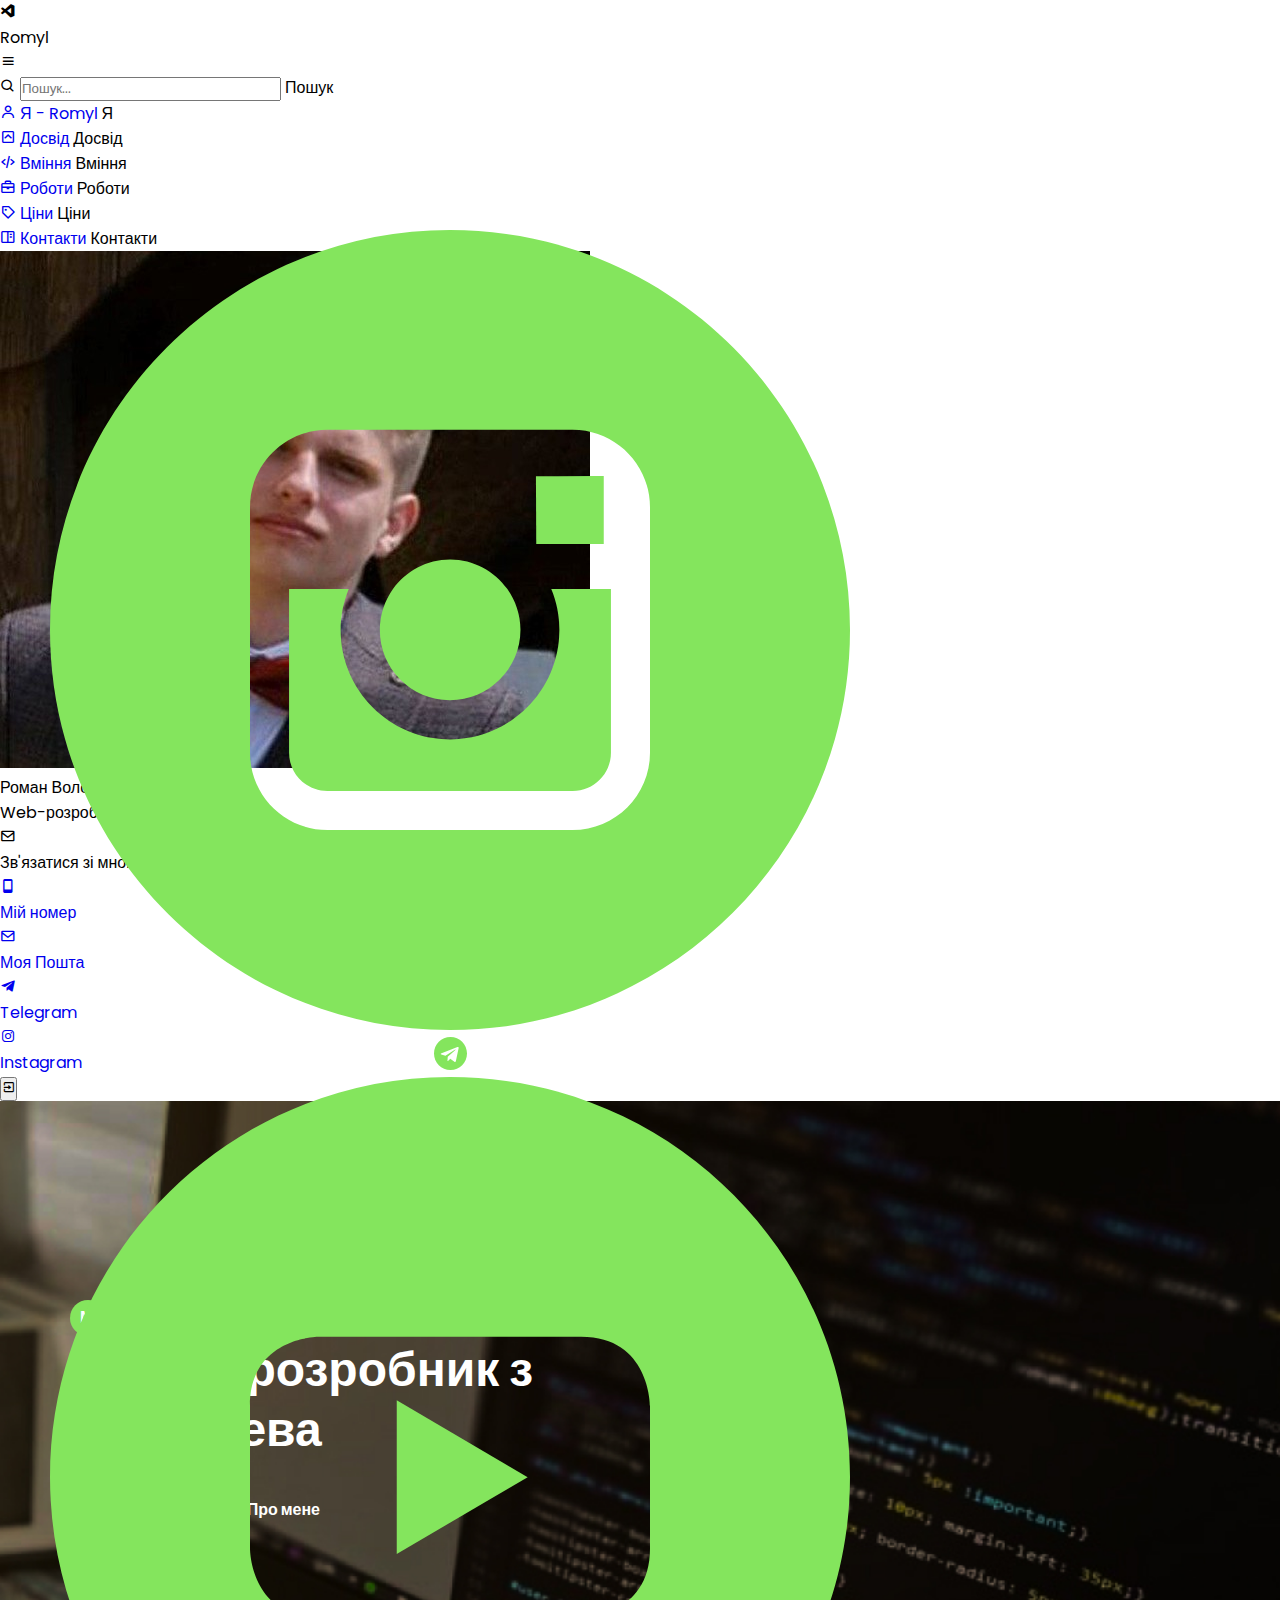
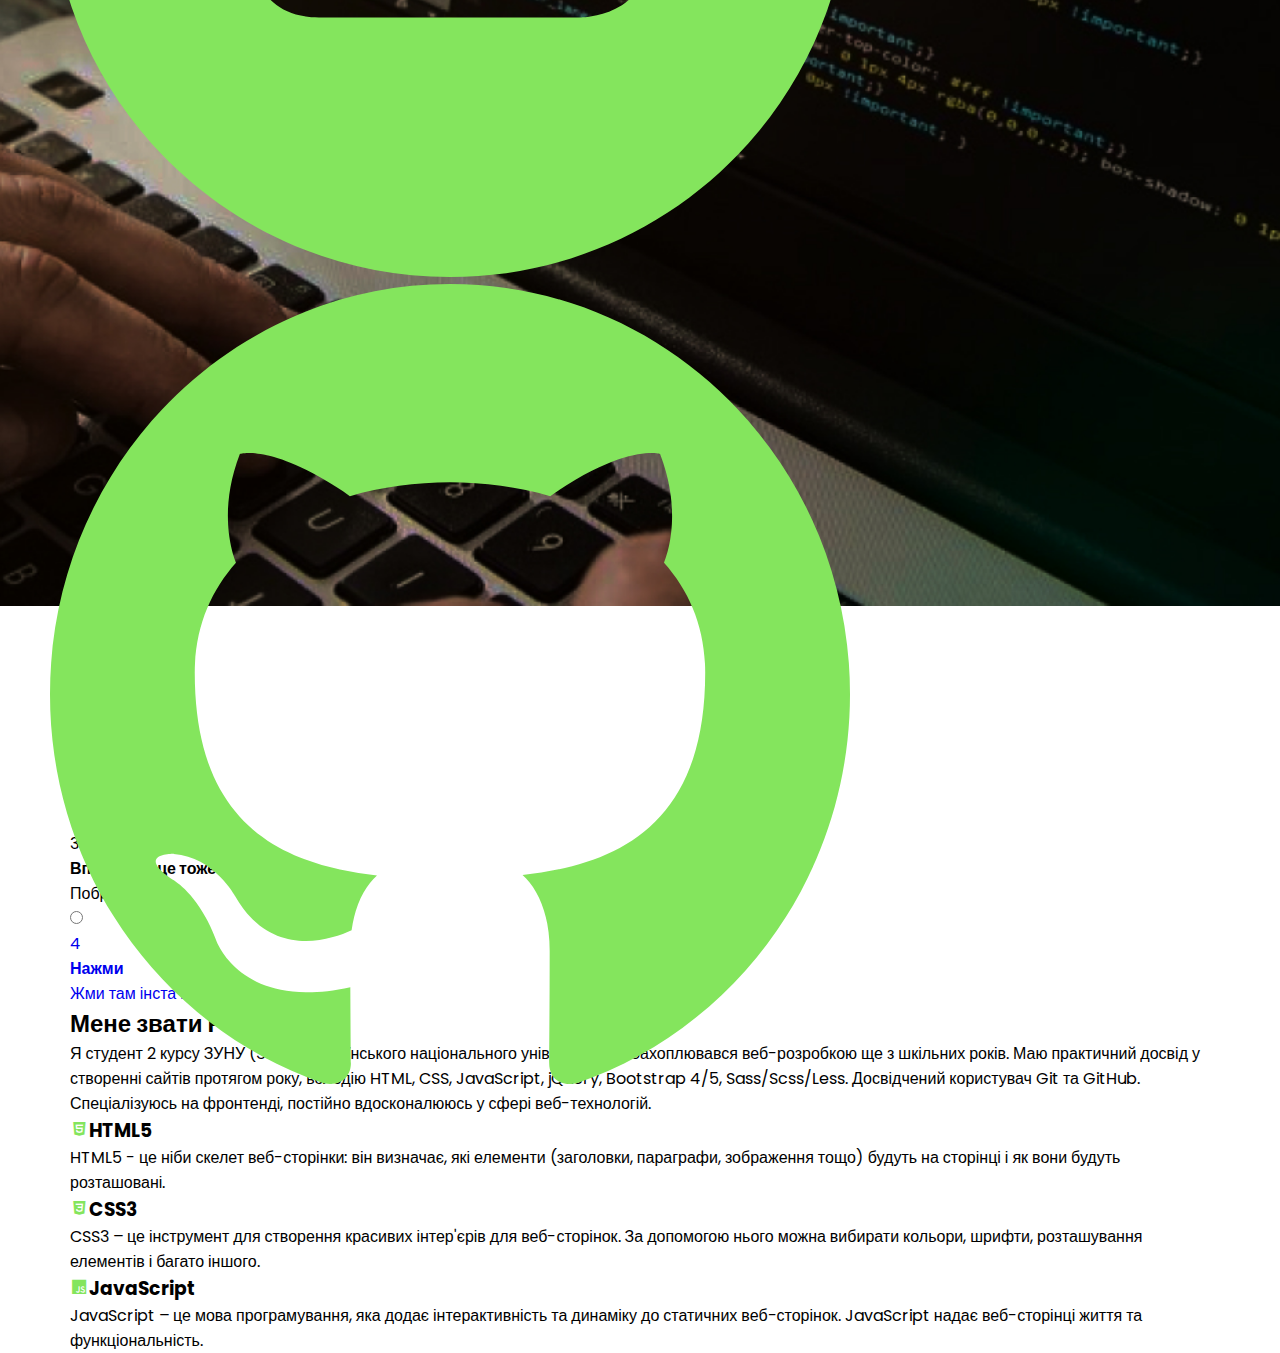
==== index.html @ 6c5546a0 "Add files via upload" ====
<!DOCTYPE html>
<html lang="en">
<head>
    <meta charset="UTF-8">
    <meta name="viewport" content="width=device-width, initial-scale=1.0">
    <title>Romyl</title>
    <meta name="title" content="Моє портфоліо">
    <meta name="description" content="Тут ви можете ознайомитись з моїм портфоліо">

    <!-- Primary Meta Tags -->
    <title>Всесвіт Романа: Фронтенд-розробка.</title>
    <meta name="title" content="Всесвіт Романа: Фронтенд-розробка." />
    <meta name="description" content="Привіт! Мене звати Роман, і я палко захоплююсь фронтенд-розробкою. У цьому портфоліо ви можете ознайомитися з моїми проектами, в яких я використовував HTML, CSS та JavaScript для створення динамічних та користувацько-орієнтованих веб-додатків." />

    <!-- Open Graph / Facebook -->
    <meta property="og:type" content="website" />
    <meta property="og:url" content="https://metatags.io/" />
    <meta property="og:title" content="Всесвіт Романа: Фронтенд-розробка." />
    <meta property="og:description" content="Привіт! Мене звати Роман, і я палко захоплююсь фронтенд-розробкою. У цьому портфоліо ви можете ознайомитися з моїми проектами, в яких я використовував HTML, CSS та JavaScript для створення динамічних та користувацько-орієнтованих веб-додатків." />
    <meta property="og:image" content="https://metatags.io/images/meta-tags.png" />

    <!-- Twitter -->
    <meta property="twitter:card" content="summary_large_image" />
    <meta property="twitter:url" content="https://metatags.io/" />
    <meta property="twitter:title" content="Всесвіт Романа: Фронтенд-розробка." />
    <meta property="twitter:description" content="Привіт! Мене звати Роман, і я палко захоплююсь фронтенд-розробкою. У цьому портфоліо ви можете ознайомитися з моїми проектами, в яких я використовував HTML, CSS та JavaScript для створення динамічних та користувацько-орієнтованих веб-додатків." />
    <meta property="twitter:image" content="https://metatags.io/images/meta-tags.png" />

    <!-- Meta Tags Generated with https://metatags.io -->

    <link rel="apple-touch-icon" sizes="57x57" href="/src/icons/favicon/apple-icon-57x57.png">
    <link rel="apple-touch-icon" sizes="60x60" href="/src/icons/favicon/apple-icon-60x60.png">
    <link rel="apple-touch-icon" sizes="72x72" href="/src/icons/favicon/apple-icon-72x72.png">
    <link rel="apple-touch-icon" sizes="76x76" href="/src/icons/favicon/apple-icon-76x76.png">
    <link rel="apple-touch-icon" sizes="114x114" href="/src/icons/favicon/apple-icon-114x114.png">
    <link rel="apple-touch-icon" sizes="120x120" href="/src/icons/favicon/apple-icon-120x120.png">
    <link rel="apple-touch-icon" sizes="144x144" href="/src/icons/favicon/apple-icon-144x144.png">
    <link rel="apple-touch-icon" sizes="152x152" href="/src/icons/favicon/apple-icon-152x152.png">
    <link rel="apple-touch-icon" sizes="180x180" href="/src/icons/favicon/apple-icon-180x180.png">
    <link rel="icon" type="image/png" sizes="192x192"  href="/src/icons/favicon/android-icon-192x192.png">
    <link rel="icon" type="image/png" sizes="32x32" href="/src/icons/favicon/favicon-32x32.png">
    <link rel="icon" type="image/png" sizes="96x96" href="/src/icons/favicon/favicon-96x96.png">
    <link rel="icon" type="image/png" sizes="16x16" href="/src/icons/favicon/favicon-16x16.png">
    <link rel="manifest" href="/src/icons/favicon/manifest.json">
    <meta name="msapplication-TileColor" content="#ffffff">
    <meta name="msapplication-TileImage" content="/src/icons/favicon/ms-icon-144x144.png">
    <meta name="theme-color" content="#ffffff">


    <link rel="stylesheet" href="css/style.min.css">

    <!-- BOXICONS CDN LINK -->
    <link href='https://unpkg.com/boxicons@2.1.4/css/boxicons.min.css' rel='stylesheet'>
</head>
<body>
    <aside class="sidepanel">
        <div class="sidepanel__divider"></div>
        <a target="_blank" href="https://www.instagram.com/romyl_romulus/?next=%2F" class="sidepanel__link"><img src="icons/social/instagram.svg" alt="instagram"></a>
        <!-- спосіб без картинки а за допомгою коду так трошки шидше але глаз погіршує --><a target="_blank" href="https://t.me/Ubermanchxzvc" class="sidepanel__link"><svg fill="#84E55D" width="33px" height="33px" viewBox="0 0 24.00 24.00" xmlns="http://www.w3.org/2000/svg" stroke="#84E55D" stroke-width="0.00024000000000000003">

            <g id="SVGRepo_bgCarrier" stroke-width="0"/>
            
            <g id="SVGRepo_tracerCarrier" stroke-linecap="round" stroke-linejoin="round" stroke="#CCCCCC" stroke-width="0.43200000000000005"/>
            
            <g id="SVGRepo_iconCarrier">
            
            <path d="m12 0c-6.627 0-12 5.373-12 12s5.373 12 12 12 12-5.373 12-12c0-6.627-5.373-12-12-12zm5.894 8.221-1.97 9.28c-.145.658-.537.818-1.084.508l-3-2.21-1.446 1.394c-.14.18-.357.295-.6.295-.002 0-.003 0-.005 0l.213-3.054 5.56-5.022c.24-.213-.054-.334-.373-.121l-6.869 4.326-2.96-.924c-.64-.203-.658-.64.135-.954l11.566-4.458c.538-.196 1.006.128.832.941z"/>
            
            </g>
            
            </svg></a>
        <a target="_blank" href="https://www.youtube.com/@user-vq9jd1rf1r" class="sidepanel__link"><img src="icons/social/youtube.svg" alt="youtube"></a>
        <a target="_blank" href="https://github.com/Romyl13" class="sidepanel__link"><img src="icons/social/github.svg" alt="github"></a>
        <div class="sidepanel__divider"></div>
    </aside>


    <div class="nav">
        <div class="menu">
            <div class="menu__logo-content">
                <div class="menu__logo">
                    <i class='bx bxl-visual-studio' ></i>
                    <div class="menu__logo-name">Romyl</div>
                </div>
                <i class='bx bx-menu' id="btn"></i>
            </div>
            <ul class="menu__nav-list">
                <li>
                        <i class='bx bx-search' ></i>
                        <input type="text" placeholder="Пошук...">
                    <span class="menu__tooltip">Пошук</span>
                </li>
                <li>
                    <a href="#">
                        <i class='bx bx-user'></i>
                        <span class="menu__list-name">Я - Romyl</span>
                    </a>
                    <span class="menu__tooltip">Я</span>
                </li>
                <li>
                    <a href="#">
                        <i class='bx bx-chevron-up-square'></i>
                        <span class="menu__list-name">Досвід</span>
                    </a>
                    <span class="menu__tooltip">Досвід</span>
                </li>
                <li>
                    <a href="#">
                        <i class='bx bx-code-alt'></i>
                        <span class="menu__list-name">Вміння</span>
                    </a>
                    <span class="menu__tooltip">Вміння</span>
                </li>
                <li>
                    <a href="#">
                        <i class='bx bx-briefcase'></i>
                        <span class="menu__list-name">Роботи</span>
                    </a>
                    <span class="menu__tooltip">Роботи</span>
                </li>
                <li>
                    <a href="#">
                        <i class='bx bx-purchase-tag' ></i>
                        <span class="menu__list-name">Ціни</span>
                    </a>
                    <span class="menu__tooltip">Ціни</span>
                </li>
                <li>
                    <a href="#">
                        <i class='bx bx-book-content'></i>
                        <span class="menu__list-name">Контакти</span>
                    </a>
                    <span class="menu__tooltip">Контакти</span>
                </li>
            </ul>
            <div class="menu__profile-content">
                <div class="menu__profile">
                    <div class="menu__profile-details">
                        <img src="img/yourself/photoOfMe.jpg" alt="yourself">
                        <div class="menu__name-job">
                            <div class="menu__name">Роман Волошин</div>
                            <div class="menu__job">Web-розробник</div>
                        </div>
                    </div>
                    <i class='bx bx-envelope' id="log_out"></i>
                </div>
            </div>
        </div>
    </div>    


    <!-- <div class="menu">
        <div class="menu__block">
            <div class="menu__close">
                <svg width="29" height="30" viewBox="0 0 29 30" fill="none" xmlns="http://www.w3.org/2000/svg">
                    <path d="M17.1568 14.5231L28.4489 3.23075C29.1837 2.49623 29.1837 1.30861 28.4489 0.574085C27.7144 -0.160437 26.5267 -0.160437 25.7922 0.574085L14.4998 11.8665L3.20781 0.574085C2.47295 -0.160437 1.28567 -0.160437 0.551149 0.574085C-0.183716 1.30861 -0.183716 2.49623 0.551149 3.23075L11.8432 14.5231L0.551149 25.8155C-0.183716 26.55 -0.183716 27.7376 0.551149 28.4721C0.917206 28.8385 1.39852 29.0226 1.87948 29.0226C2.36045 29.0226 2.84141 28.8385 3.20781 28.4721L14.4998 17.1798L25.7922 28.4721C26.1586 28.8385 26.6396 29.0226 27.1205 29.0226C27.6015 29.0226 28.0825 28.8385 28.4489 28.4721C29.1837 27.7376 29.1837 26.55 28.4489 25.8155L17.1568 14.5231Z" fill="#84E55D"/>
                </svg>                    
            </div>

            <nav>
                <ul class="menu__list">
                    <li class="menu__item"><a href="#">ХТО Я ТАКИЙ</a></li>
                    <li class="menu__item"><a href="#">ДОСВІД</a></li>
                    <li class="menu__item"><a href="#">НАВИЧКИ</a></li>
                    <li class="menu__item"><a href="#">МОЇ РОБОТИ</a></li>
                    <li class="menu__item"><a href="#">ЦІНА</a></li>
                    <li class="menu__item"><a href="#">КОНТАКТИ</a></li>
                </ul>
            </nav>

            <div class="menu__social">
                <a target="_blank" href="https://github.com/Romyl13" class="menu__link"><img src="icons/social/github.svg" alt="github"></a>
                <a target="_blank" href="https://www.instagram.com/romyl_romulus/?next=%2F" class="menu__link"><img src="icons/social/instagram.svg" alt="instagram"></a>
                <a target="_blank" href="https://t.me/Ubermanchxzvc" class="menu__link"><img src="icons/social/telegram.svg" alt="telegram"></a>
                <a target="_blank" href="https://www.youtube.com/@user-vq9jd1rf1r" class="menu__link"><img src="icons/social/youtube.svg" alt="youtube"></a>
            </div>

        </div>
        <div class="menu__overlay"></div>
    </div> -->

    <div class="contact">
        <div class="contact__menu">
            <div class="contact__tittle">Зв'язатися зі мною:</div>
            <div class="contact__social">
                <div class="contact__social-item">
                    <a class="contact__link" href="tel:+380660573733" target="_blank">
                        <i class='bx bx-mobile' ></i>
                    </a>
                    <a href="tel:+380660573733" target="_blank"><div class="contact__link-text">Мій номер</div></a>
                </div>
                <div class="contact__social-item">
                    <a class="contact__link" href="mailto:anonum345@gmail.com">
                        <i class='bx bx-envelope' ></i>
                    </a>
                    <a href="mailto:anonum345@gmail.com" target="_blank"><div class="contact__link-text">Моя Пошта</div></a>
                </div>
                <div class="contact__social-item">
                    <a class="contact__link" href="https://t.me/Ubermanchxzvc" target="_blank">
                        <i class='bx bxl-telegram' ></i>
                    </a>
                    <a href="https://t.me/Ubermanchxzvc" target="_blank"><div class="contact__link-text">Telegram</div></a>
                </div>
                <div class="contact__social-item">
                    <a class="contact__link" href="https://www.instagram.com/romyl_romulus/?next=%2F" target="_blank">
                        <i class='bx bxl-instagram'></i>
                    </a>
                    <a href="https://www.instagram.com/romyl_romulus/?next=%2F" target="_blank"><div class="contact__link-text">Instagram</div></a>
                </div>
            </div>
            <button class="contact__button-exit">
                <i class='bx bx-exit'></i>
            </button>
        </div>
    </div>




    <section class="promo">
        <!-- <div class="hamburger"> -->
            <!-- <span></span><span class="hamburger_long"></span><span></span>
        </div> -->
        <div class="container">
            <div class="title title_small promo__circle">Мене звати Роман Волошин</div>
            <h1 class="title title_large promo__title">Я web-розробник з міста Лева</h1>
            <div class="promo__buttons">
                <a href="#" class="promo__link button">Портфоліо</a>
                <a href="#aboutMe" class="promo__link">Про мене</a>
            </div>
        </div>
    </section>

    







    <section class="aboutMe" id="aboutMe">
        <div class="container">
            <div class="aboutMe__wrapper">
                <div class="aboutMe__photo">
                    <div class="aboutMe__slider">
                        <input type="radio" name="slide" id="c1" checked>
                        <label for="c1" class="aboutMe__card">
                            <div class="aboutMe__row">
                                <div class="aboutMe__icon">1</div>
                                <div class="aboutMe__dscr">
                                    <h4>Це я</h4>
                                    <p>Наглажений</p>
                                </div>
                            </div>
                        </label>
                        <input type="radio" name="slide" id="c2">
                        <label for="c2" class="aboutMe__card">
                            <div class="aboutMe__row">
                                <div class="aboutMe__icon">2</div>
                                <div class="aboutMe__dscr">
                                    <h4>І це тоже я</h4>
                                    <p>Домашній</p>
                                </div>
                            </div>
                        </label>
                        <input type="radio" name="slide" id="c3">
                        <label for="c3" class="aboutMe__card">
                            <div class="aboutMe__row">
                                <div class="aboutMe__icon">3</div>
                                <div class="aboutMe__dscr">
                                    <h4>Впринципі це тоже я</h4>
                                    <p>Побрився</p>
                                </div>
                            </div>
                        </label>
                        <input type="radio" name="slide" id="c4">
                        <label for="c4" class="aboutMe__card">
                                <div class="aboutMe__row">
                                    <a href="https://www.instagram.com/romyl_romulus/?next=%2F" target="_blank" class="aboutMe__icon">4</a>
                                    <div class="aboutMe__dscr">
                                        <a href="https://www.instagram.com/romyl_romulus/?next=%2F" target="_blank"><h4>Нажми</h4></a>
                                        <a href="https://www.instagram.com/romyl_romulus/?next=%2F" target="_blank"><p>Жми там інста моя</p></a>
                                    </div>
                                </div>
                        </label>
                    </div>
                </div>
                <div class="aboutMe__present">
                    <h2 class="aboutMe__name">Мене звати Роман</h2>
                    <div class="aboutMe__divider"></div>
                    <span class="aboutMe__text">Я студент 2 курсу ЗУНУ (Західноукраїнського національного університету). Захоплювався веб-розробкою ще з шкільних років. Маю практичний досвід у створенні сайтів протягом року, володію HTML, CSS, JavaScript, jQuery, Bootstrap 4/5, Sass/Scss/Less. Досвідчений користувач Git та GitHub. Спеціалізуюсь на фронтенді, постійно вдосконалююсь у сфері веб-технологій.</span>
                </div>
                <div class="aboutMe__skill">
                    <div class="aboutMe__skill-one"><h3><i class='bx bxl-html5' style='color:#84e55d'></i>HTML5</h3><span class="aboutMe__text small">HTML5 - це ніби скелет веб-сторінки: він визначає, які елементи (заголовки, параграфи, зображення тощо) будуть на сторінці і як вони будуть розташовані.</span></div>
                    <div class="aboutMe__skill-two"><h3><i class='bx bxl-css3' style='color:#84e55d'></i>CSS3</h3><span class="aboutMe__text small">CSS3 – це інструмент для створення красивих інтер'єрів для веб-сторінок. За допомогою нього можна вибирати кольори, шрифти, розташування елементів і багато іншого.</span></div>
                    <div class="aboutMe__skill-three"><h3><i class='bx bxl-javascript' style='color:#84e55d'></i>JavaScript</h3><span class="aboutMe__text small">JavaScript – це мова програмування, яка додає інтерактивність та динаміку до статичних веб-сторінок. JavaScript надає веб-сторінці життя та функціональність.</span></div>
                </div>
            </div>
        </div>
    </section>
    
    
    <!-- <section class="aboutMe" id="aboutMe">
        <div class="container">
            <div class="aboutMe__wrapper">
                <div class="aboutMe__photo">
                    <a href="https://www.instagram.com/romyl_romulus/?next=%2F" target="_blank" class="aboutMe__instagram">
                        <img src="img/yourself/photoOfMe.jpg" alt="myPhotoSchool">
                    </a>
                </div>
                <div class="aboutMe__present">
                    <h2 class="aboutMe__name">Мене звати Роман</h2>
                    <div class="aboutMe__divider"></div>
                    <span class="aboutMe__text">Я студент 2 курсу ЗУНУ (Західноукраїнського національного університету). Захоплювався веб-розробкою ще з шкільних років. Маю практичний досвід у створенні сайтів протягом року, володію HTML, CSS, JavaScript, jQuery, Bootstrap 4/5, Sass/Scss/Less. Досвідчений користувач Git та GitHub. Спеціалізуюсь на фронтенді, постійно вдосконалююсь у сфері веб-технологій.</span>
                </div>
                <div class="aboutMe__skill">
                    <div class="aboutMe__skill-one"><h3><i class='bx bxl-html5' style='color:#84e55d'  ></i>HTML5</h3><span class="aboutMe__text small">HTML5 - це ніби скелет веб-сторінки: він визначає, які елементи (заголовки, параграфи, зображення тощо) будуть на сторінці і як вони будуть розташовані.</span></div>
                    <div class="aboutMe__skill-two"><h3><i class='bx bxl-css3' style='color:#84e55d' ></i>CSS3</h3><span class="aboutMe__text small">CSS3 – це інструмент для створення красивих інтер'єрів для веб-сторінок. За допомгою нього можна вибирати кольори, шрифти, розташування елементів і багато іншого.</span></div>
                    <div class="aboutMe__skill-three"><h3><i class='bx bxl-javascript' style='color:#84e55d' ></i>JavaScript</h3><span class="aboutMe__text small">JavaScript – це мова програмування, яка додає інтерактивність та динаміку до статичних веб-сторінок. JavaScript надає веб-сторінці життя та функціональність.</span></div>
                </div>
            </div>
        </div>
    </section>
     -->


    <script src="js/script.js"></script>
</body>
</html>
---- css/style.min.css ----
@import url(https://fonts.googleapis.com/css2?family=Poppins:wght@500;700&display=swap);*{font-family:Poppins,sans-serif;margin:0;padding:0}a{text-decoration:none}.container{width:1140px;margin:0 auto}.promo{min-height:100vh;position:relative;background:url(../img/it_notebook.jpg) no-repeat 50%/cover;padding-top:205px}.promo__title{width:535px;margin-top:10px}.promo__buttons{margin-top:25px;display:flex;width:250px;align-items:center;justify-content:space-between}.promo__link{color:#fff;font-weight:700}.promo__link:hover{color:#fff;text-decoration:none}.promo__circle{position:relative;padding-left:10px;z-index:2}.promo__circle::before{content:"";width:36px;height:36px;background:#84e55d;position:absolute;border-radius:100%;z-index:-1;top:-25%;left:0}.title{font-weight:700;font-size:36px;line-height:60px;color:#fff}.title_small{font-size:16px;line-height:24px}.title_large{font-size:48px}.title_verySmall{font-size:14px;line-height:21px}.button{max-height:45px;background:#84e55d;box-shadow:0 4px 4px rgba(0,0,0,.15);padding:12px 25px}.sidepanel{display:flex;height:340px;flex-direction:column;justify-content:space-between;align-items:center;position:fixed;z-index:3;top:230px;left:50px}.sidepanel__divider{width:2px;height:70px;background-color:#271a42}
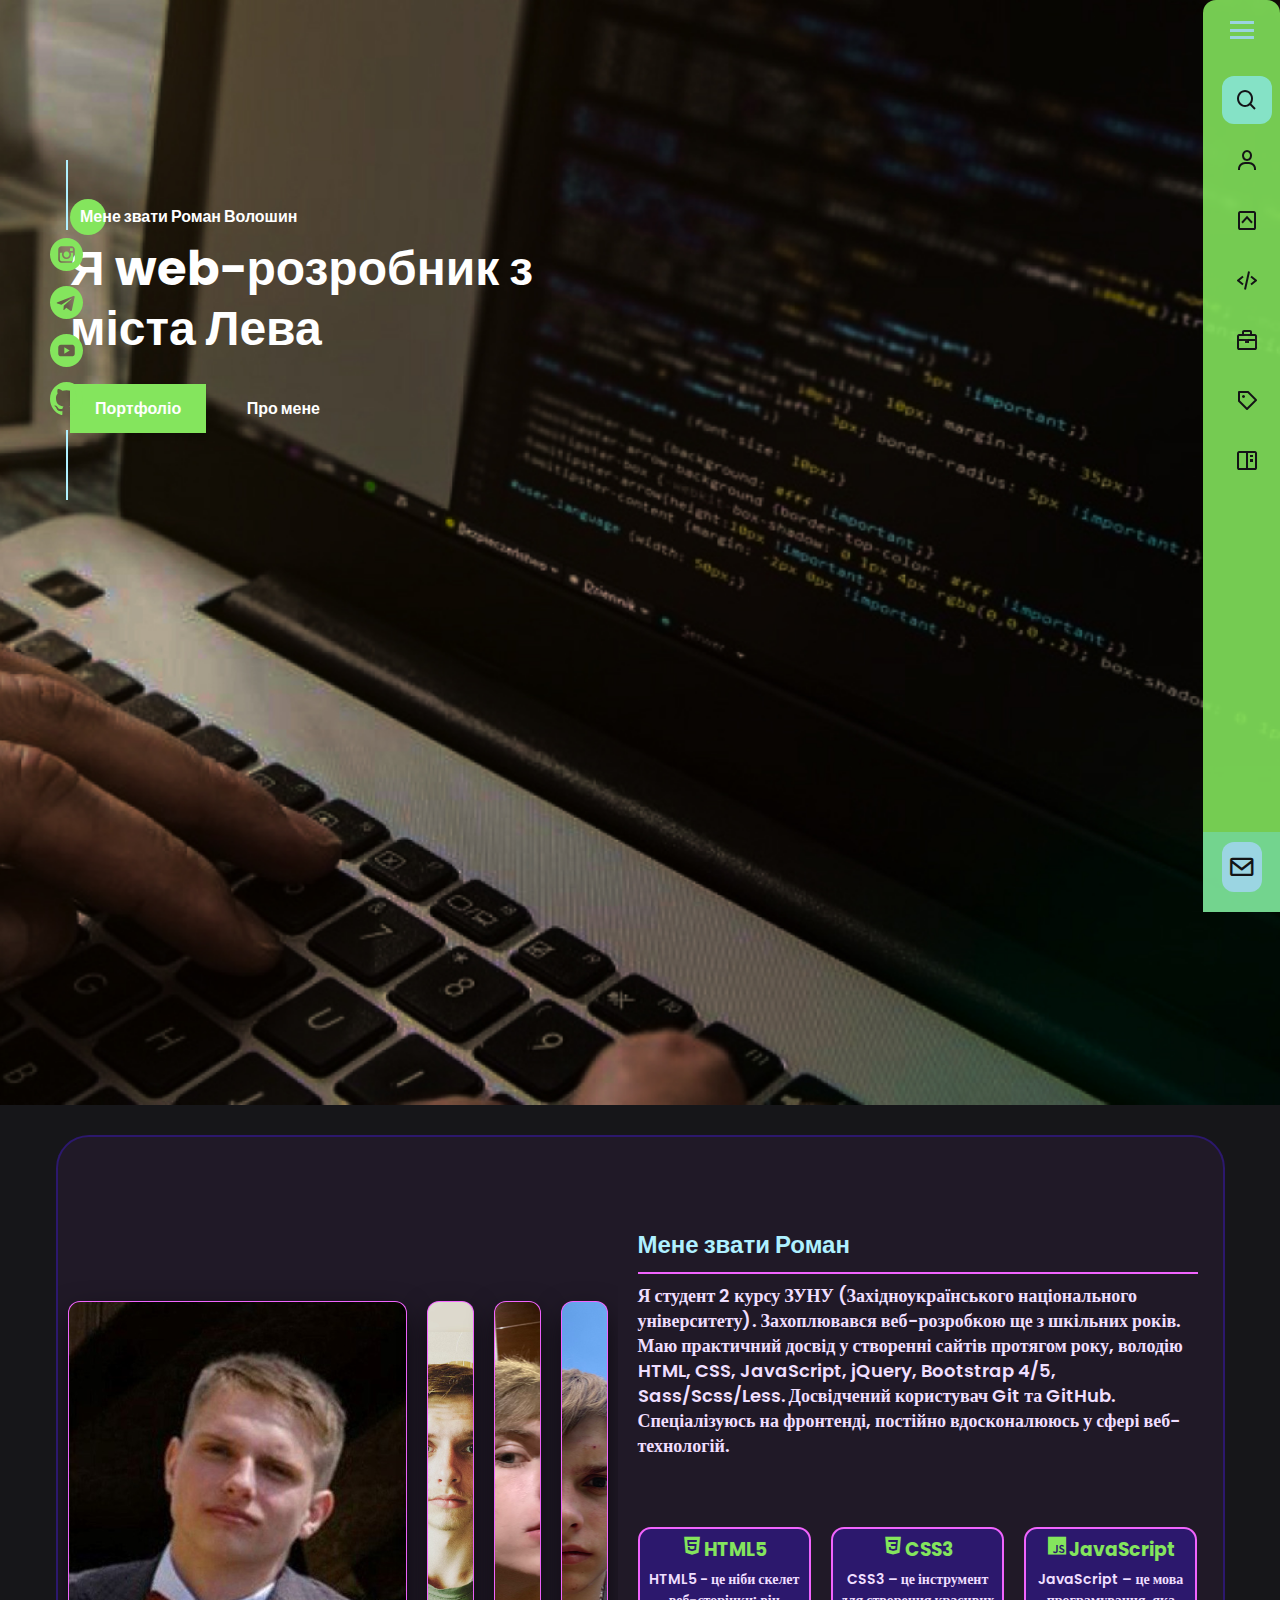
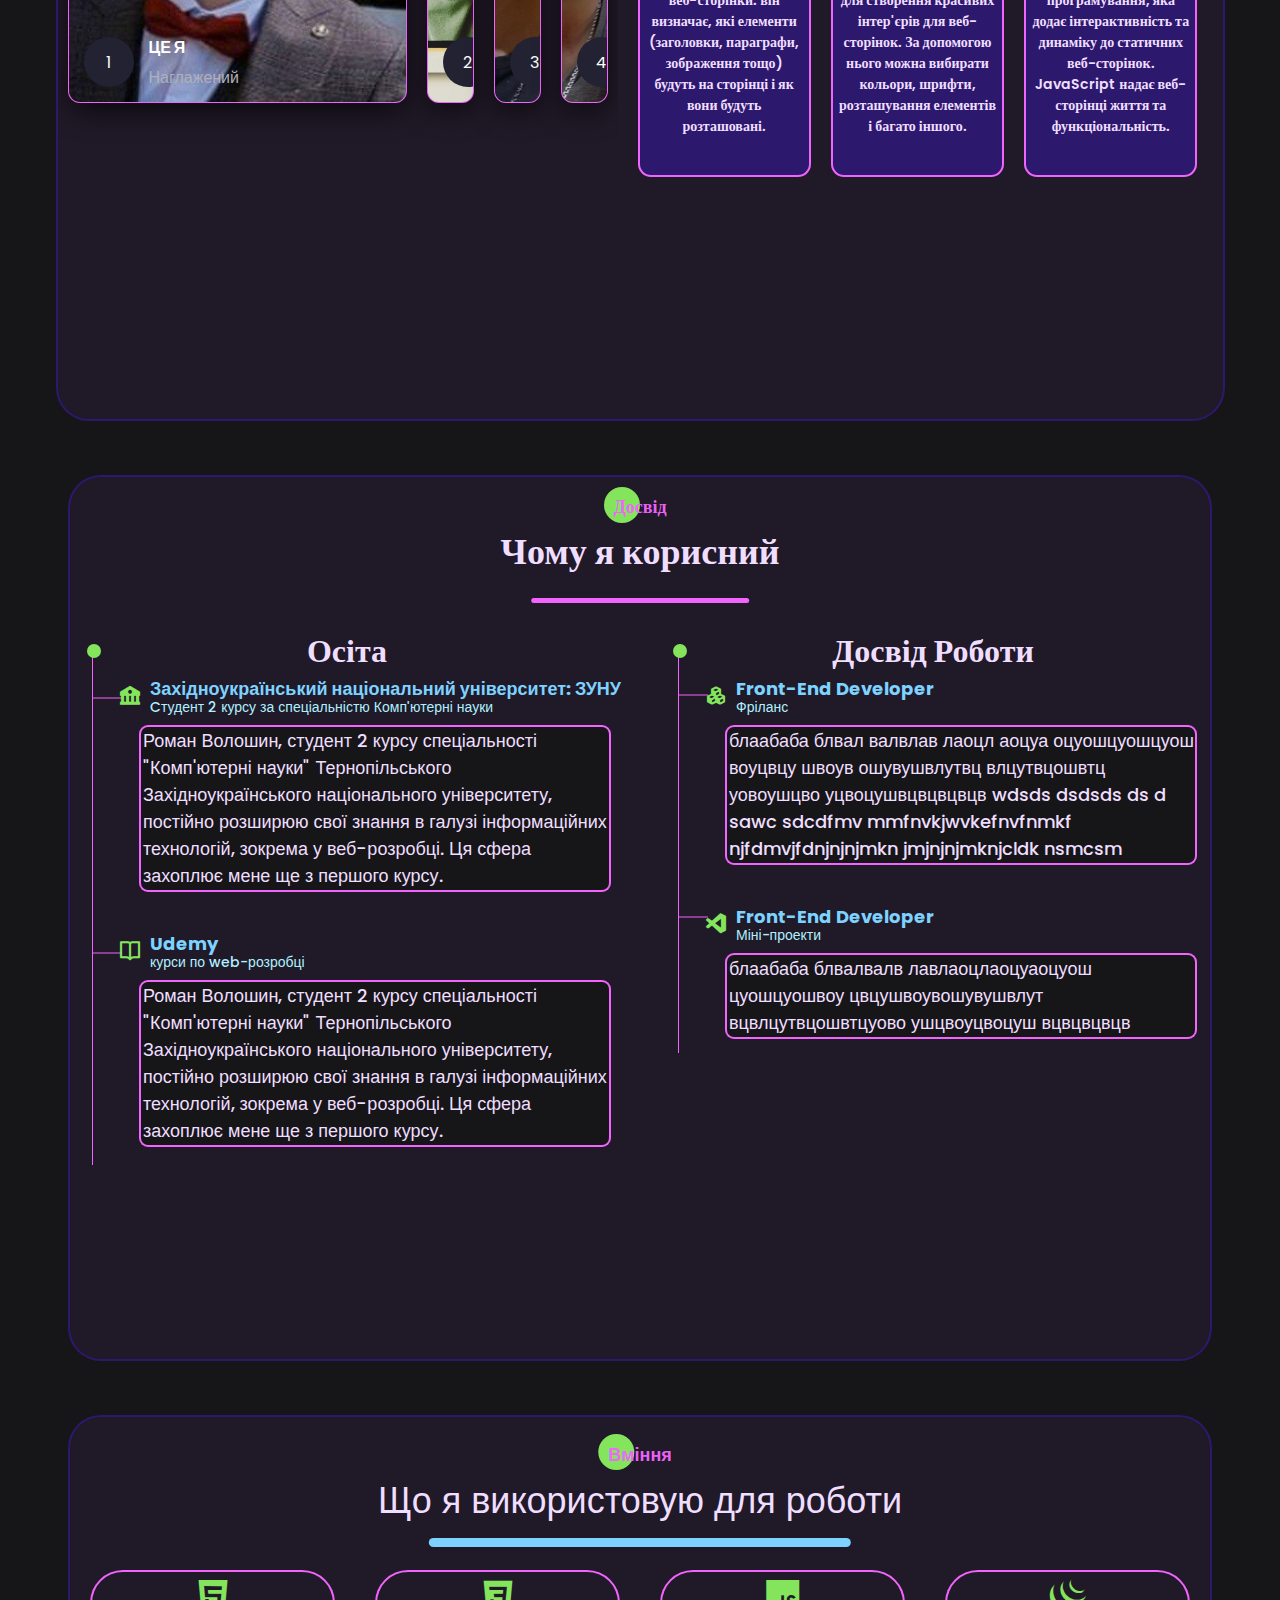
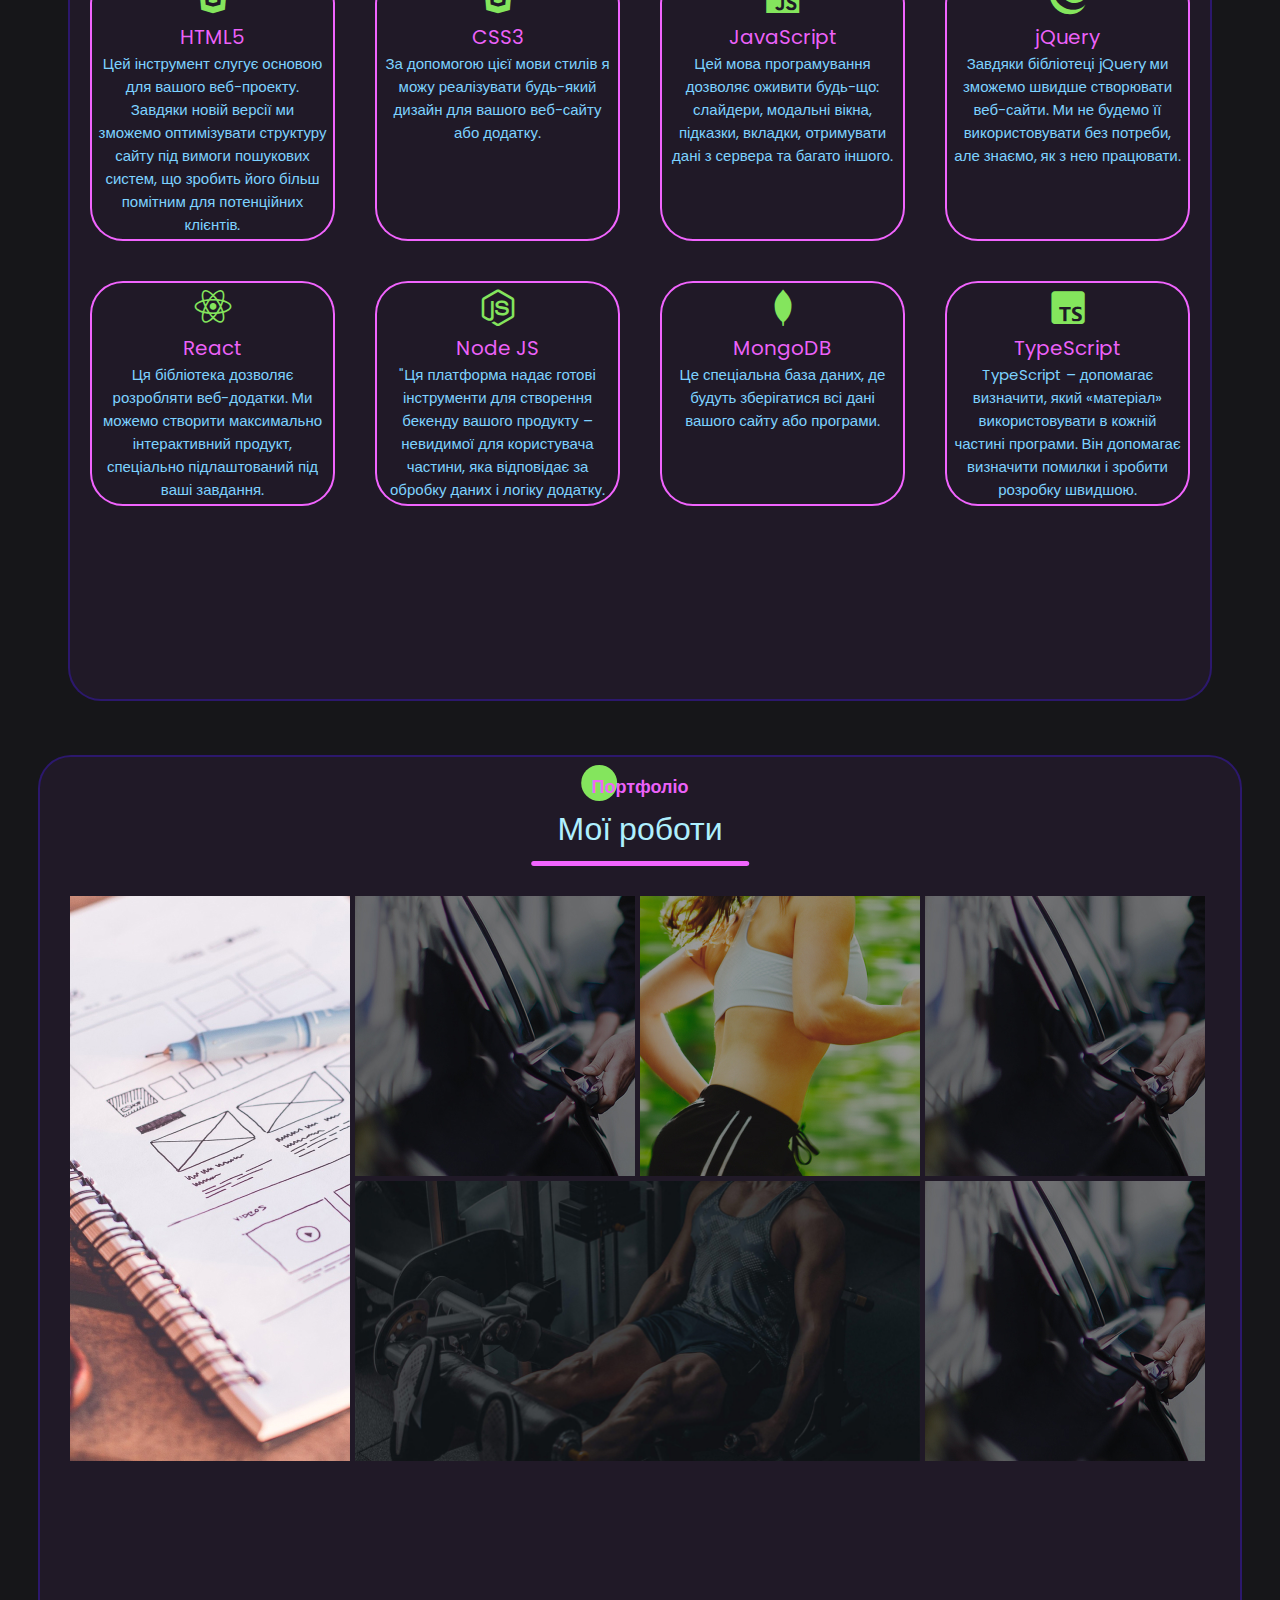
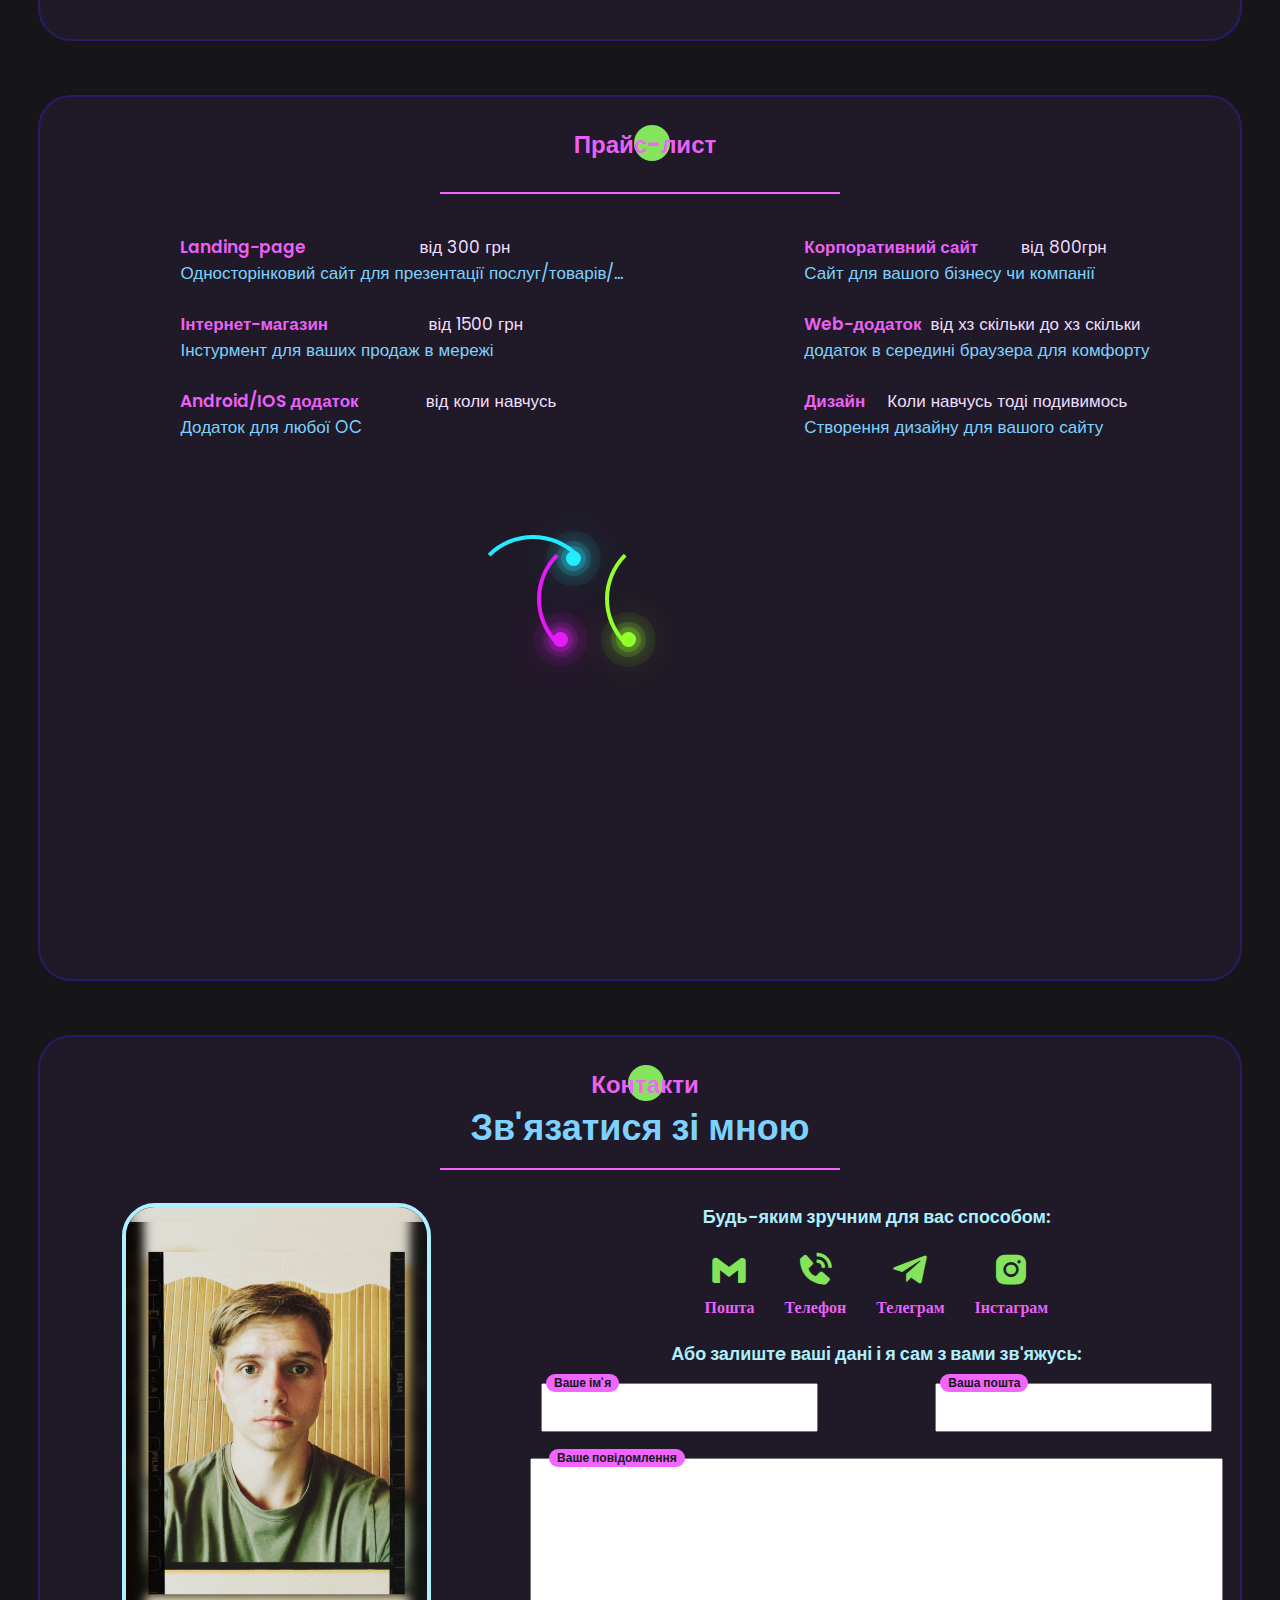
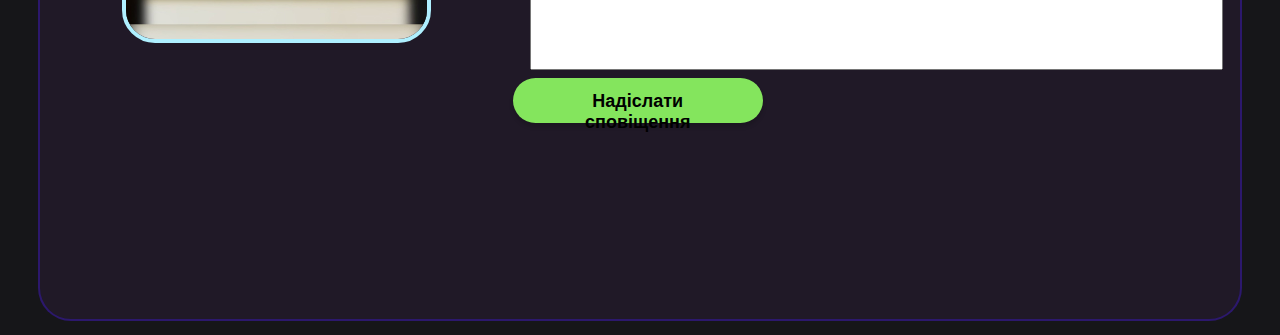
==== commit a606a0cc: "Add files via upload" ====
--- a/index.html
+++ b/index.html
@@ -1,155 +1,4 @@
-<!DOCTYPE html>
-<html lang="en">
-<head>
-    <meta charset="UTF-8">
-    <meta name="viewport" content="width=device-width, initial-scale=1.0">
-    <title>Romyl</title>
-    <meta name="title" content="Моє портфоліо">
-    <meta name="description" content="Тут ви можете ознайомитись з моїм портфоліо">
-
-    <!-- Primary Meta Tags -->
-    <title>Всесвіт Романа: Фронтенд-розробка.</title>
-    <meta name="title" content="Всесвіт Романа: Фронтенд-розробка." />
-    <meta name="description" content="Привіт! Мене звати Роман, і я палко захоплююсь фронтенд-розробкою. У цьому портфоліо ви можете ознайомитися з моїми проектами, в яких я використовував HTML, CSS та JavaScript для створення динамічних та користувацько-орієнтованих веб-додатків." />
-
-    <!-- Open Graph / Facebook -->
-    <meta property="og:type" content="website" />
-    <meta property="og:url" content="https://metatags.io/" />
-    <meta property="og:title" content="Всесвіт Романа: Фронтенд-розробка." />
-    <meta property="og:description" content="Привіт! Мене звати Роман, і я палко захоплююсь фронтенд-розробкою. У цьому портфоліо ви можете ознайомитися з моїми проектами, в яких я використовував HTML, CSS та JavaScript для створення динамічних та користувацько-орієнтованих веб-додатків." />
-    <meta property="og:image" content="https://metatags.io/images/meta-tags.png" />
-
-    <!-- Twitter -->
-    <meta property="twitter:card" content="summary_large_image" />
-    <meta property="twitter:url" content="https://metatags.io/" />
-    <meta property="twitter:title" content="Всесвіт Романа: Фронтенд-розробка." />
-    <meta property="twitter:description" content="Привіт! Мене звати Роман, і я палко захоплююсь фронтенд-розробкою. У цьому портфоліо ви можете ознайомитися з моїми проектами, в яких я використовував HTML, CSS та JavaScript для створення динамічних та користувацько-орієнтованих веб-додатків." />
-    <meta property="twitter:image" content="https://metatags.io/images/meta-tags.png" />
-
-    <!-- Meta Tags Generated with https://metatags.io -->
-
-    <link rel="apple-touch-icon" sizes="57x57" href="/src/icons/favicon/apple-icon-57x57.png">
-    <link rel="apple-touch-icon" sizes="60x60" href="/src/icons/favicon/apple-icon-60x60.png">
-    <link rel="apple-touch-icon" sizes="72x72" href="/src/icons/favicon/apple-icon-72x72.png">
-    <link rel="apple-touch-icon" sizes="76x76" href="/src/icons/favicon/apple-icon-76x76.png">
-    <link rel="apple-touch-icon" sizes="114x114" href="/src/icons/favicon/apple-icon-114x114.png">
-    <link rel="apple-touch-icon" sizes="120x120" href="/src/icons/favicon/apple-icon-120x120.png">
-    <link rel="apple-touch-icon" sizes="144x144" href="/src/icons/favicon/apple-icon-144x144.png">
-    <link rel="apple-touch-icon" sizes="152x152" href="/src/icons/favicon/apple-icon-152x152.png">
-    <link rel="apple-touch-icon" sizes="180x180" href="/src/icons/favicon/apple-icon-180x180.png">
-    <link rel="icon" type="image/png" sizes="192x192"  href="/src/icons/favicon/android-icon-192x192.png">
-    <link rel="icon" type="image/png" sizes="32x32" href="/src/icons/favicon/favicon-32x32.png">
-    <link rel="icon" type="image/png" sizes="96x96" href="/src/icons/favicon/favicon-96x96.png">
-    <link rel="icon" type="image/png" sizes="16x16" href="/src/icons/favicon/favicon-16x16.png">
-    <link rel="manifest" href="/src/icons/favicon/manifest.json">
-    <meta name="msapplication-TileColor" content="#ffffff">
-    <meta name="msapplication-TileImage" content="/src/icons/favicon/ms-icon-144x144.png">
-    <meta name="theme-color" content="#ffffff">
-
-
-    <link rel="stylesheet" href="css/style.min.css">
-
-    <!-- BOXICONS CDN LINK -->
-    <link href='https://unpkg.com/boxicons@2.1.4/css/boxicons.min.css' rel='stylesheet'>
-</head>
-<body>
-    <aside class="sidepanel">
-        <div class="sidepanel__divider"></div>
-        <a target="_blank" href="https://www.instagram.com/romyl_romulus/?next=%2F" class="sidepanel__link"><img src="icons/social/instagram.svg" alt="instagram"></a>
-        <!-- спосіб без картинки а за допомгою коду так трошки шидше але глаз погіршує --><a target="_blank" href="https://t.me/Ubermanchxzvc" class="sidepanel__link"><svg fill="#84E55D" width="33px" height="33px" viewBox="0 0 24.00 24.00" xmlns="http://www.w3.org/2000/svg" stroke="#84E55D" stroke-width="0.00024000000000000003">
-
-            <g id="SVGRepo_bgCarrier" stroke-width="0"/>
-            
-            <g id="SVGRepo_tracerCarrier" stroke-linecap="round" stroke-linejoin="round" stroke="#CCCCCC" stroke-width="0.43200000000000005"/>
-            
-            <g id="SVGRepo_iconCarrier">
-            
-            <path d="m12 0c-6.627 0-12 5.373-12 12s5.373 12 12 12 12-5.373 12-12c0-6.627-5.373-12-12-12zm5.894 8.221-1.97 9.28c-.145.658-.537.818-1.084.508l-3-2.21-1.446 1.394c-.14.18-.357.295-.6.295-.002 0-.003 0-.005 0l.213-3.054 5.56-5.022c.24-.213-.054-.334-.373-.121l-6.869 4.326-2.96-.924c-.64-.203-.658-.64.135-.954l11.566-4.458c.538-.196 1.006.128.832.941z"/>
-            
-            </g>
-            
-            </svg></a>
-        <a target="_blank" href="https://www.youtube.com/@user-vq9jd1rf1r" class="sidepanel__link"><img src="icons/social/youtube.svg" alt="youtube"></a>
-        <a target="_blank" href="https://github.com/Romyl13" class="sidepanel__link"><img src="icons/social/github.svg" alt="github"></a>
-        <div class="sidepanel__divider"></div>
-    </aside>
-
-
-    <div class="nav">
-        <div class="menu">
-            <div class="menu__logo-content">
-                <div class="menu__logo">
-                    <i class='bx bxl-visual-studio' ></i>
-                    <div class="menu__logo-name">Romyl</div>
-                </div>
-                <i class='bx bx-menu' id="btn"></i>
-            </div>
-            <ul class="menu__nav-list">
-                <li>
-                        <i class='bx bx-search' ></i>
-                        <input type="text" placeholder="Пошук...">
-                    <span class="menu__tooltip">Пошук</span>
-                </li>
-                <li>
-                    <a href="#">
-                        <i class='bx bx-user'></i>
-                        <span class="menu__list-name">Я - Romyl</span>
-                    </a>
-                    <span class="menu__tooltip">Я</span>
-                </li>
-                <li>
-                    <a href="#">
-                        <i class='bx bx-chevron-up-square'></i>
-                        <span class="menu__list-name">Досвід</span>
-                    </a>
-                    <span class="menu__tooltip">Досвід</span>
-                </li>
-                <li>
-                    <a href="#">
-                        <i class='bx bx-code-alt'></i>
-                        <span class="menu__list-name">Вміння</span>
-                    </a>
-                    <span class="menu__tooltip">Вміння</span>
-                </li>
-                <li>
-                    <a href="#">
-                        <i class='bx bx-briefcase'></i>
-                        <span class="menu__list-name">Роботи</span>
-                    </a>
-                    <span class="menu__tooltip">Роботи</span>
-                </li>
-                <li>
-                    <a href="#">
-                        <i class='bx bx-purchase-tag' ></i>
-                        <span class="menu__list-name">Ціни</span>
-                    </a>
-                    <span class="menu__tooltip">Ціни</span>
-                </li>
-                <li>
-                    <a href="#">
-                        <i class='bx bx-book-content'></i>
-                        <span class="menu__list-name">Контакти</span>
-                    </a>
-                    <span class="menu__tooltip">Контакти</span>
-                </li>
-            </ul>
-            <div class="menu__profile-content">
-                <div class="menu__profile">
-                    <div class="menu__profile-details">
-                        <img src="img/yourself/photoOfMe.jpg" alt="yourself">
-                        <div class="menu__name-job">
-                            <div class="menu__name">Роман Волошин</div>
-                            <div class="menu__job">Web-розробник</div>
-                        </div>
-                    </div>
-                    <i class='bx bx-envelope' id="log_out"></i>
-                </div>
-            </div>
-        </div>
-    </div>    
-
-
-    <!-- <div class="menu">
+<!DOCTYPE html><html lang="en"><head><meta charset="UTF-8"><meta name="viewport" content="width=device-width,initial-scale=1"><title>Romyl</title><meta name="title" content="Моє портфоліо"><meta name="description" content="Тут ви можете ознайомитись з моїм портфоліо"><!-- Primary Meta Tags --><title>Всесвіт Романа: Фронтенд-розробка.</title><meta name="title" content="Всесвіт Романа: Фронтенд-розробка."><meta name="description" content="Привіт! Мене звати Роман, і я палко захоплююсь фронтенд-розробкою. У цьому портфоліо ви можете ознайомитися з моїми проектами, в яких я використовував HTML, CSS та JavaScript для створення динамічних та користувацько-орієнтованих веб-додатків."><!-- Open Graph / Facebook --><meta property="og:type" content="website"><meta property="og:url" content="https://metatags.io/"><meta property="og:title" content="Всесвіт Романа: Фронтенд-розробка."><meta property="og:description" content="Привіт! Мене звати Роман, і я палко захоплююсь фронтенд-розробкою. У цьому портфоліо ви можете ознайомитися з моїми проектами, в яких я використовував HTML, CSS та JavaScript для створення динамічних та користувацько-орієнтованих веб-додатків."><meta property="og:image" content="https://metatags.io/images/meta-tags.png"><!-- Twitter --><meta property="twitter:card" content="summary_large_image"><meta property="twitter:url" content="https://metatags.io/"><meta property="twitter:title" content="Всесвіт Романа: Фронтенд-розробка."><meta property="twitter:description" content="Привіт! Мене звати Роман, і я палко захоплююсь фронтенд-розробкою. У цьому портфоліо ви можете ознайомитися з моїми проектами, в яких я використовував HTML, CSS та JavaScript для створення динамічних та користувацько-орієнтованих веб-додатків."><meta property="twitter:image" content="https://metatags.io/images/meta-tags.png"><!-- Meta Tags Generated with https://metatags.io --><link rel="apple-touch-icon" sizes="57x57" href="/src/icons/favicon/apple-icon-57x57.png"><link rel="apple-touch-icon" sizes="60x60" href="/src/icons/favicon/apple-icon-60x60.png"><link rel="apple-touch-icon" sizes="72x72" href="/src/icons/favicon/apple-icon-72x72.png"><link rel="apple-touch-icon" sizes="76x76" href="/src/icons/favicon/apple-icon-76x76.png"><link rel="apple-touch-icon" sizes="114x114" href="/src/icons/favicon/apple-icon-114x114.png"><link rel="apple-touch-icon" sizes="120x120" href="/src/icons/favicon/apple-icon-120x120.png"><link rel="apple-touch-icon" sizes="144x144" href="/src/icons/favicon/apple-icon-144x144.png"><link rel="apple-touch-icon" sizes="152x152" href="/src/icons/favicon/apple-icon-152x152.png"><link rel="apple-touch-icon" sizes="180x180" href="/src/icons/favicon/apple-icon-180x180.png"><link rel="icon" type="image/png" sizes="192x192" href="/src/icons/favicon/android-icon-192x192.png"><link rel="icon" type="image/png" sizes="32x32" href="/src/icons/favicon/favicon-32x32.png"><link rel="icon" type="image/png" sizes="96x96" href="/src/icons/favicon/favicon-96x96.png"><link rel="icon" type="image/png" sizes="16x16" href="/src/icons/favicon/favicon-16x16.png"><link rel="manifest" href="/src/icons/favicon/manifest.json"><meta name="msapplication-TileColor" content="#ffffff"><meta name="msapplication-TileImage" content="/src/icons/favicon/ms-icon-144x144.png"><meta name="theme-color" content="#ffffff"><link rel="stylesheet" href="css/style.min.css"><!-- BOXICONS CDN LINK --><link href="https://unpkg.com/boxicons@2.1.4/css/boxicons.min.css" rel="stylesheet"></head><body><aside class="sidepanel"><div class="sidepanel__divider"></div><a target="_blank" href="https://www.instagram.com/romyl_romulus/?next=%2F" class="sidepanel__link"><img src="icons/social/instagram.svg" alt="instagram"></a><!-- спосіб без картинки а за допомгою коду так трошки шидше але глаз погіршує --><a target="_blank" href="https://t.me/Ubermanchxzvc" class="sidepanel__link"><svg fill="#84E55D" width="33px" height="33px" viewBox="0 0 24.00 24.00" xmlns="http://www.w3.org/2000/svg" stroke="#84E55D" stroke-width="0.00024000000000000003"><g id="SVGRepo_bgCarrier" stroke-width="0"/><g id="SVGRepo_tracerCarrier" stroke-linecap="round" stroke-linejoin="round" stroke="#CCCCCC" stroke-width="0.43200000000000005"/><g id="SVGRepo_iconCarrier"><path d="m12 0c-6.627 0-12 5.373-12 12s5.373 12 12 12 12-5.373 12-12c0-6.627-5.373-12-12-12zm5.894 8.221-1.97 9.28c-.145.658-.537.818-1.084.508l-3-2.21-1.446 1.394c-.14.18-.357.295-.6.295-.002 0-.003 0-.005 0l.213-3.054 5.56-5.022c.24-.213-.054-.334-.373-.121l-6.869 4.326-2.96-.924c-.64-.203-.658-.64.135-.954l11.566-4.458c.538-.196 1.006.128.832.941z"/></g></svg></a><a target="_blank" href="https://www.youtube.com/@user-vq9jd1rf1r" class="sidepanel__link"><img src="icons/social/youtube.svg" alt="youtube"></a><a target="_blank" href="https://github.com/Romyl13" class="sidepanel__link"><img src="icons/social/github.svg" alt="github"></a><div class="sidepanel__divider"></div></aside><div class="nav"><div class="menu"><div class="menu__logo-content"><div class="menu__logo"><i class="bx bxl-visual-studio"></i><div class="menu__logo-name">Romyl</div></div><i class="bx bx-menu" id="btn"></i></div><ul class="menu__nav-list"><li><i class="bx bx-search"></i> <input type="text" placeholder="Пошук..."> <span class="menu__tooltip">Пошук</span></li><li><a href="#"><i class="bx bx-user"></i> <span class="menu__list-name">Я - Romyl</span> </a><span class="menu__tooltip">Я</span></li><li><a href="#"><i class="bx bx-chevron-up-square"></i> <span class="menu__list-name">Досвід</span> </a><span class="menu__tooltip">Досвід</span></li><li><a href="#"><i class="bx bx-code-alt"></i> <span class="menu__list-name">Вміння</span> </a><span class="menu__tooltip">Вміння</span></li><li><a href="#"><i class="bx bx-briefcase"></i> <span class="menu__list-name">Роботи</span> </a><span class="menu__tooltip">Роботи</span></li><li><a href="#"><i class="bx bx-purchase-tag"></i> <span class="menu__list-name">Ціни</span> </a><span class="menu__tooltip">Ціни</span></li><li><a href="#"><i class="bx bx-book-content"></i> <span class="menu__list-name">Контакти</span> </a><span class="menu__tooltip">Контакти</span></li></ul><div class="menu__profile-content"><div class="menu__profile"><div class="menu__profile-details"><img src="img/yourself/photoOfMe.jpg" alt="yourself"><div class="menu__name-job"><div class="menu__name">Роман Волошин</div><div class="menu__job">Web-розробник</div></div></div><i class="bx bx-envelope" id="log_out"></i></div></div></div></div><!-- <div class="menu">
         <div class="menu__block">
             <div class="menu__close">
                 <svg width="29" height="30" viewBox="0 0 29 30" fill="none" xmlns="http://www.w3.org/2000/svg">
@@ -177,131 +26,8 @@
 
         </div>
         <div class="menu__overlay"></div>
-    </div> -->
-
-    <div class="contact">
-        <div class="contact__menu">
-            <div class="contact__tittle">Зв'язатися зі мною:</div>
-            <div class="contact__social">
-                <div class="contact__social-item">
-                    <a class="contact__link" href="tel:+380660573733" target="_blank">
-                        <i class='bx bx-mobile' ></i>
-                    </a>
-                    <a href="tel:+380660573733" target="_blank"><div class="contact__link-text">Мій номер</div></a>
-                </div>
-                <div class="contact__social-item">
-                    <a class="contact__link" href="mailto:anonum345@gmail.com">
-                        <i class='bx bx-envelope' ></i>
-                    </a>
-                    <a href="mailto:anonum345@gmail.com" target="_blank"><div class="contact__link-text">Моя Пошта</div></a>
-                </div>
-                <div class="contact__social-item">
-                    <a class="contact__link" href="https://t.me/Ubermanchxzvc" target="_blank">
-                        <i class='bx bxl-telegram' ></i>
-                    </a>
-                    <a href="https://t.me/Ubermanchxzvc" target="_blank"><div class="contact__link-text">Telegram</div></a>
-                </div>
-                <div class="contact__social-item">
-                    <a class="contact__link" href="https://www.instagram.com/romyl_romulus/?next=%2F" target="_blank">
-                        <i class='bx bxl-instagram'></i>
-                    </a>
-                    <a href="https://www.instagram.com/romyl_romulus/?next=%2F" target="_blank"><div class="contact__link-text">Instagram</div></a>
-                </div>
-            </div>
-            <button class="contact__button-exit">
-                <i class='bx bx-exit'></i>
-            </button>
-        </div>
-    </div>
-
-
-
-
-    <section class="promo">
-        <!-- <div class="hamburger"> -->
-            <!-- <span></span><span class="hamburger_long"></span><span></span>
-        </div> -->
-        <div class="container">
-            <div class="title title_small promo__circle">Мене звати Роман Волошин</div>
-            <h1 class="title title_large promo__title">Я web-розробник з міста Лева</h1>
-            <div class="promo__buttons">
-                <a href="#" class="promo__link button">Портфоліо</a>
-                <a href="#aboutMe" class="promo__link">Про мене</a>
-            </div>
-        </div>
-    </section>
-
-    
-
-
-
-
-
-
-
-    <section class="aboutMe" id="aboutMe">
-        <div class="container">
-            <div class="aboutMe__wrapper">
-                <div class="aboutMe__photo">
-                    <div class="aboutMe__slider">
-                        <input type="radio" name="slide" id="c1" checked>
-                        <label for="c1" class="aboutMe__card">
-                            <div class="aboutMe__row">
-                                <div class="aboutMe__icon">1</div>
-                                <div class="aboutMe__dscr">
-                                    <h4>Це я</h4>
-                                    <p>Наглажений</p>
-                                </div>
-                            </div>
-                        </label>
-                        <input type="radio" name="slide" id="c2">
-                        <label for="c2" class="aboutMe__card">
-                            <div class="aboutMe__row">
-                                <div class="aboutMe__icon">2</div>
-                                <div class="aboutMe__dscr">
-                                    <h4>І це тоже я</h4>
-                                    <p>Домашній</p>
-                                </div>
-                            </div>
-                        </label>
-                        <input type="radio" name="slide" id="c3">
-                        <label for="c3" class="aboutMe__card">
-                            <div class="aboutMe__row">
-                                <div class="aboutMe__icon">3</div>
-                                <div class="aboutMe__dscr">
-                                    <h4>Впринципі це тоже я</h4>
-                                    <p>Побрився</p>
-                                </div>
-                            </div>
-                        </label>
-                        <input type="radio" name="slide" id="c4">
-                        <label for="c4" class="aboutMe__card">
-                                <div class="aboutMe__row">
-                                    <a href="https://www.instagram.com/romyl_romulus/?next=%2F" target="_blank" class="aboutMe__icon">4</a>
-                                    <div class="aboutMe__dscr">
-                                        <a href="https://www.instagram.com/romyl_romulus/?next=%2F" target="_blank"><h4>Нажми</h4></a>
-                                        <a href="https://www.instagram.com/romyl_romulus/?next=%2F" target="_blank"><p>Жми там інста моя</p></a>
-                                    </div>
-                                </div>
-                        </label>
-                    </div>
-                </div>
-                <div class="aboutMe__present">
-                    <h2 class="aboutMe__name">Мене звати Роман</h2>
-                    <div class="aboutMe__divider"></div>
-                    <span class="aboutMe__text">Я студент 2 курсу ЗУНУ (Західноукраїнського національного університету). Захоплювався веб-розробкою ще з шкільних років. Маю практичний досвід у створенні сайтів протягом року, володію HTML, CSS, JavaScript, jQuery, Bootstrap 4/5, Sass/Scss/Less. Досвідчений користувач Git та GitHub. Спеціалізуюсь на фронтенді, постійно вдосконалююсь у сфері веб-технологій.</span>
-                </div>
-                <div class="aboutMe__skill">
-                    <div class="aboutMe__skill-one"><h3><i class='bx bxl-html5' style='color:#84e55d'></i>HTML5</h3><span class="aboutMe__text small">HTML5 - це ніби скелет веб-сторінки: він визначає, які елементи (заголовки, параграфи, зображення тощо) будуть на сторінці і як вони будуть розташовані.</span></div>
-                    <div class="aboutMe__skill-two"><h3><i class='bx bxl-css3' style='color:#84e55d'></i>CSS3</h3><span class="aboutMe__text small">CSS3 – це інструмент для створення красивих інтер'єрів для веб-сторінок. За допомогою нього можна вибирати кольори, шрифти, розташування елементів і багато іншого.</span></div>
-                    <div class="aboutMe__skill-three"><h3><i class='bx bxl-javascript' style='color:#84e55d'></i>JavaScript</h3><span class="aboutMe__text small">JavaScript – це мова програмування, яка додає інтерактивність та динаміку до статичних веб-сторінок. JavaScript надає веб-сторінці життя та функціональність.</span></div>
-                </div>
-            </div>
-        </div>
-    </section>
-    
-    
-    <!-- <section class="aboutMe" id="aboutMe">
+    </div> --><div class="contact"><div class="contact__menu"><div class="contact__tittle">Зв'язатися зі мною:</div><div class="contact__social"><div class="contact__social-item"><a class="contact__link" href="tel:+380660573733" target="_blank"><i class="bx bx-mobile"></i> </a><a href="tel:+380660573733" target="_blank"><div class="contact__link-text">Мій номер</div></a></div><div class="contact__social-item"><a class="contact__link" href="mailto:anonum345@gmail.com"><i class="bx bx-envelope"></i> </a><a href="mailto:anonum345@gmail.com" target="_blank"><div class="contact__link-text">Моя Пошта</div></a></div><div class="contact__social-item"><a class="contact__link" href="https://t.me/Ubermanchxzvc" target="_blank"><i class="bx bxl-telegram"></i> </a><a href="https://t.me/Ubermanchxzvc" target="_blank"><div class="contact__link-text">Telegram</div></a></div><div class="contact__social-item"><a class="contact__link" href="https://www.instagram.com/romyl_romulus/?next=%2F" target="_blank"><i class="bx bxl-instagram"></i> </a><a href="https://www.instagram.com/romyl_romulus/?next=%2F" target="_blank"><div class="contact__link-text">Instagram</div></a></div></div><button class="contact__button-exit"><i class="bx bx-exit"></i></button></div></div><section class="promo"><!-- <div class="hamburger"> --><!-- <span></span><span class="hamburger_long"></span><span></span>
+        </div> --><div class="container"><div class="title title_small promo__circle">Мене звати Роман Волошин</div><h1 class="title title_large promo__title">Я web-розробник з міста Лева</h1><div class="promo__buttons"><a href="#" class="promo__link button">Портфоліо</a> <a href="#aboutMe" class="promo__link">Про мене</a></div></div></section><section class="aboutMe" id="aboutMe"><div class="container"><div class="aboutMe__wrapper"><div class="aboutMe__photo"><div class="aboutMe__slider"><input type="radio" name="slide" id="c1" checked="checked"> <label for="c1" class="aboutMe__card"><div class="aboutMe__row"><div class="aboutMe__icon">1</div><div class="aboutMe__dscr"><h4>Це я</h4><p>Наглажений</p></div></div></label> <input type="radio" name="slide" id="c2"> <label for="c2" class="aboutMe__card"><div class="aboutMe__row"><div class="aboutMe__icon">2</div><div class="aboutMe__dscr"><h4>І це тоже я</h4><p>Домашній</p></div></div></label> <input type="radio" name="slide" id="c3"> <label for="c3" class="aboutMe__card"><div class="aboutMe__row"><div class="aboutMe__icon">3</div><div class="aboutMe__dscr"><h4>Впринципі це тоже я</h4><p>Побрився</p></div></div></label> <input type="radio" name="slide" id="c4"> <label for="c4" class="aboutMe__card"><div class="aboutMe__row"><a href="https://www.instagram.com/romyl_romulus/?next=%2F" target="_blank" class="aboutMe__icon">4</a><div class="aboutMe__dscr"><a href="https://www.instagram.com/romyl_romulus/?next=%2F" target="_blank"><h4>Нажми</h4></a><a href="https://www.instagram.com/romyl_romulus/?next=%2F" target="_blank"><p>Жми там інста моя</p></a></div></div></label></div></div><div class="aboutMe__present"><h2 class="aboutMe__name">Мене звати Роман</h2><div class="aboutMe__divider"></div><span class="aboutMe__text">Я студент 2 курсу ЗУНУ (Західноукраїнського національного університету). Захоплювався веб-розробкою ще з шкільних років. Маю практичний досвід у створенні сайтів протягом року, володію HTML, CSS, JavaScript, jQuery, Bootstrap 4/5, Sass/Scss/Less. Досвідчений користувач Git та GitHub. Спеціалізуюсь на фронтенді, постійно вдосконалююсь у сфері веб-технологій.</span></div><div class="aboutMe__skill"><div class="aboutMe__skill-one"><h3><i class="bx bxl-html5" style="color:#84e55d"></i>HTML5</h3><span class="aboutMe__text small">HTML5 - це ніби скелет веб-сторінки: він визначає, які елементи (заголовки, параграфи, зображення тощо) будуть на сторінці і як вони будуть розташовані.</span></div><div class="aboutMe__skill-two"><h3><i class="bx bxl-css3" style="color:#84e55d"></i>CSS3</h3><span class="aboutMe__text small">CSS3 – це інструмент для створення красивих інтер'єрів для веб-сторінок. За допомогою нього можна вибирати кольори, шрифти, розташування елементів і багато іншого.</span></div><div class="aboutMe__skill-three"><h3><i class="bx bxl-javascript" style="color:#84e55d"></i>JavaScript</h3><span class="aboutMe__text small">JavaScript – це мова програмування, яка додає інтерактивність та динаміку до статичних веб-сторінок. JavaScript надає веб-сторінці життя та функціональність.</span></div></div></div></div></section><!-- <section class="aboutMe" id="aboutMe">
         <div class="container">
             <div class="aboutMe__wrapper">
                 <div class="aboutMe__photo">
@@ -322,9 +48,4 @@
             </div>
         </div>
     </section>
-     -->
-
-
-    <script src="js/script.js"></script>
-</body>
-</html>+     --><section class="resume" id="resume"><div class="container"><div class="resume__descr"><h2 class="resume__tittle"><a class="resume__tittle-small" href="#resume">Досвід</a></h2><span class="resume__text-big">Чому я корисний</span><div class="aboutMe__divider"></div><div class="resume__wrapper"><div class="resume__column one"><h3 class="resume__tittle-big">Осіта</h3><ul><li><div class="resume__item"><div class="resume__item-head"><div class="resume__item-icon"><i class="bx bxs-bank" style="color:#84e55d"></i></div><h4 class="resume__title_small">Західноукраїнський національний університет: ЗУНУ</h4><div class="resume__text_small">Cтудент 2 курсу за спеціальністю Комп'ютерні науки</div></div><div class="resume__body">Роман Волошин, студент 2 курсу спеціальності "Комп'ютерні науки" Тернопільського Західноукраїнського національного університету, постійно розширюю свої знання в галузі інформаційних технологій, зокрема у веб-розробці. Ця сфера захоплює мене ще з першого курсу.</div></div></li><li><div class="resume__item"><div class="resume__item-head"><div class="resume__item-icon"><i class="bx bx-book-open" style="color:#84e55d"></i></div><h4 class="resume__title_small">Udemy</h4><div class="resume__text_small">курси по web-розробці</div></div><div class="resume__body">Роман Волошин, студент 2 курсу спеціальності "Комп'ютерні науки" Тернопільського Західноукраїнського національного університету, постійно розширюю свої знання в галузі інформаційних технологій, зокрема у веб-розробці. Ця сфера захоплює мене ще з першого курсу.</div></div></li></ul></div><div class="resume__column two"><h3 class="resume__tittle-big">Досвід Роботи</h3><ul><li><div class="resume__item"><div class="resume__item-head"><div class="resume__item-icon"><i class="bx bxs-component" style="color:#84e55d"></i></div><h4 class="resume__title_small">Front-End Developer</h4><div class="resume__text_small">Фріланс</div></div><div class="resume__body">блаабаба блвал валвлав лаоцл аоцуа оцуошцуошцуош воуцвцу швоув ошувушвлутвц влцутвцошвтц уовоушцво уцвоцушвцвцвцвцв wdsds dsdsds ds d sawc sdcdfmv mmfnvkjwvkefnvfnmkf njfdmvjfdnjnjnjmkn jmjnjnjmknjcldk nsmcsm</div></div></li><li><div class="resume__item"><div class="resume__item-head"><div class="resume__item-icon"><i class="bx bxl-visual-studio" style="color:#84e55d"></i></div><h4 class="resume__title_small">Front-End Developer</h4><div class="resume__text_small">Міні-проекти</div></div><div class="resume__body">блаабаба блвалвалв лавлаоцлаоцуаоцуош цуошцуошвоу цвцушвоувошувушвлут вцвлцутвцошвтцуово ушцвоуцвоцуш вцвцвцвцв</div></div></li></ul></div></div></div></div></section><section class="skill" id="skill"><div class="container"><h2 class="skill__myskill">Вміння</h2><div class="skill__tittle_big">Що я використовую для роботи</div><div class="aboutMe__divider"></div><div class="skill__wrapper"><ul><li><div class="skill__item_first"><i class="bx bxl-html5" style="color:#84e55d"></i></div><div class="skill__item_second">HTML5</div><div class="skill__item_third">Цей інструмент слугує основою для вашого веб-проекту. Завдяки новій версії ми зможемо оптимізувати структуру сайту під вимоги пошукових систем, що зробить його більш помітним для потенційних клієнтів.</div></li><li><div class="skill__item_first"><i class="bx bxl-css3" style="color:#84e55d"></i></div><div class="skill__item_second">CSS3</div><div class="skill__item_third">За допомогою цієї мови стилів я можу реалізувати будь-який дизайн для вашого веб-сайту або додатку.</div></li><li><div class="skill__item_first"><i class="bx bxl-javascript" style="color:#84e55d"></i></div><div class="skill__item_second">JavaScript</div><div class="skill__item_third">Цей мова програмування дозволяє оживити будь-що: слайдери, модальні вікна, підказки, вкладки, отримувати дані з сервера та багато іншого.</div></li><li><div class="skill__item_first"><i class="bx bxl-jquery" style="color:#84e55d"></i></div><div class="skill__item_second">jQuery</div><div class="skill__item_third">Завдяки бібліотеці jQuery ми зможемо швидше створювати веб-сайти. Ми не будемо її використовувати без потреби, але знаємо, як з нею працювати.</div></li><li><div class="skill__item_first two"><i class="bx bxl-react" style="color:#84e55d"></i></div><div class="skill__item_second">React</div><div class="skill__item_third">Ця бібліотека дозволяє розробляти веб-додатки. Ми можемо створити максимально інтерактивний продукт, спеціально підлаштований під ваші завдання.</div></li><li><div class="skill__item_first two"><i class="bx bxl-nodejs" style="color:#84e55d"></i></div><div class="skill__item_second">Node JS</div><div class="skill__item_third">"Ця платформа надає готові інструменти для створення бекенду вашого продукту – невидимої для користувача частини, яка відповідає за обробку даних і логіку додатку.</div></li><li><div class="skill__item_first two"><i class="bx bxl-mongodb" style="color:#84e55d"></i></div><div class="skill__item_second">MongoDB</div><div class="skill__item_third">Це спеціальна база даних, де будуть зберігатися всі дані вашого сайту або програми.</div></li><li><div class="skill__item_first two"><i class="bx bxl-typescript" style="color:#84e55d"></i></div><div class="skill__item_second">TypeScript</div><div class="skill__item_third">TypeScript – допомагає визначити, який «матеріал» використовувати в кожній частині програми. Він допомагає визначити помилки і зробити розробку швидшою.</div></li></ul></div></div></section><section class="portfolio" id="portfolio"><div class="container"><h2 class="portfolio__tittle_small">Портфоліо</h2><h3 class="portfolio__tittle_big">Мої роботи</h3><div class="aboutMe__divider"></div><div class="portfolio__wrapper"><a class="one" href=""><img src="img/myJob/plans.jpg" alt=""></a><a href="/uber"><img src="img/myJob/uber.jpg" alt="uber"></a><a href="/puls" target="_blank"><img src="img/myJob/pulse.jpg" alt="pusle"></a><a href=""><img src="img/myJob/uber.jpg" alt=""></a><a class="two" href=""><img src="img/myJob/kropp.jpg" alt="kropp"></a><a class="three" href=""><img src="img/myJob/uber.jpg" alt=""></a></div></div></section><section class="price" id="price"><div class="container"><h2 class="price__h2">Прайс-лист</h2><div class="aboutMe__divider"></div><div class="price__wrapper"><ul><li><div class="price__service">Landing-page</div><div class="price__cost">від 300 грн</div><div class="price__what">Односторінковий сайт для презентації послуг/товарів/...</div></li><li><div class="price__service">Корпоративний сайт</div><div class="price__cost">від 800грн</div><div class="price__what">Сайт для вашого бізнесу чи компанії</div></li><li><div class="price__service">Інтернет-магазин</div><div class="price__cost">від 1500 грн</div><div class="price__what">Інстурмент для ваших продаж в мережі</div></li><li><div class="price__service">Web-додаток</div><div class="price__cost">від хз скільки до хз скільки</div><div class="price__what">додаток в середині браузера для комфорту</div></li><li><div class="price__service">Android/IOS додаток</div><div class="price__cost">від коли навчусь</div><div class="price__what">Додаток для любої OC</div></li><li><div class="price__service">Дизайн</div><div class="price__cost">Коли навчусь тоді подивимось</div><div class="price__what">Створення дизайну для вашого сайту</div></li></ul></div><div class="price__effect"><div class="price__ring one"></div><div class="price__ring two"></div><div class="price__ring three"></div></div></div></section><section class="contacts"><div class="container"><h2 class="contacts__title">Контакти</h2><div class="contacts__subtitle">Зв'язатися зі мною</div><div class="aboutMe__divider"></div><div class="contacts__wrapper"><div class="contacts__photo"><img src="img/yourself/lastPhotoOfMe.jpg" alt="myPhoto"></div><div class="contacts__descr"><div class="contacts__subtitle_small">Будь-яким зручним для вас способом:</div><div class="contacts__social"><a target="_blank" href="tel:+380660573743" class="contacts__link"><i class="bx bxl-gmail" style="color:#84e55d"></i>Пошта</a> <a target="_blank" href="mailto:svinka34555@gmail.com" class="contacts__link"><i class="bx bxs-phone-call" style="color:#84e55d"></i>Телефон</a> <a target="_blank" href="https://t.me/Ubermanchxzvc" class="contacts__link"><i class="bx bxl-telegram" style="color:#84e55d"></i>Телеграм</a> <a target="_blank" href="https://www.instagram.com/romyl_romulus/?next=%2F" class="contacts__link"><i class="bx bxl-instagram-alt" style="color:#84e55d"></i>Інстаграм</a></div><div class="contacts__subtitle_small">Або залиштe ваші дані і я сам з вами зв'яжусь:</div><form action="#" class="contacts__form"><div class="contacts__input"><input name="name" id="name" type="text"> <label for="name">Ваше ім'я</label></div><div class="contacts__input"><input name="email" id="email" type="email"> <label for="email">Ваша пошта</label></div><div class="contacts__textarea"><textarea name="text" id="text"></textarea> <label for="text">Ваше повідомлення</label></div><button class="button">Надіслати сповіщення</button></form></div></div></div></section><script src="js/script.js"></script></body></html>--- a/css/style.min.css
+++ b/css/style.min.css
@@ -1 +1 @@
-@import url(https://fonts.googleapis.com/css2?family=Poppins:wght@500;700&display=swap);*{font-family:Poppins,sans-serif;margin:0;padding:0}a{text-decoration:none}.container{width:1140px;margin:0 auto}.promo{min-height:100vh;position:relative;background:url(../img/it_notebook.jpg) no-repeat 50%/cover;padding-top:205px}.promo__title{width:535px;margin-top:10px}.promo__buttons{margin-top:25px;display:flex;width:250px;align-items:center;justify-content:space-between}.promo__link{color:#fff;font-weight:700}.promo__link:hover{color:#fff;text-decoration:none}.promo__circle{position:relative;padding-left:10px;z-index:2}.promo__circle::before{content:"";width:36px;height:36px;background:#84e55d;position:absolute;border-radius:100%;z-index:-1;top:-25%;left:0}.title{font-weight:700;font-size:36px;line-height:60px;color:#fff}.title_small{font-size:16px;line-height:24px}.title_large{font-size:48px}.title_verySmall{font-size:14px;line-height:21px}.button{max-height:45px;background:#84e55d;box-shadow:0 4px 4px rgba(0,0,0,.15);padding:12px 25px}.sidepanel{display:flex;height:340px;flex-direction:column;justify-content:space-between;align-items:center;position:fixed;z-index:3;top:230px;left:50px}.sidepanel__divider{width:2px;height:70px;background-color:#271a42}+@import url(https://fonts.googleapis.com/css2?family=Poppins:wght@500;700&display=swap);@keyframes beat{0%{background-position:0 50%}50%{background-position:100% 50%}100%{background-position:0 50%}}*{font-family:Poppins,sans-serif;margin:0;padding:0}a{text-decoration:none;color:#000}ul{list-style:none}html{scroll-behavior:smooth}.container{width:1140px;height:100vh;margin:0 auto}.nav{position:relative;width:100%;overflow:hidden}.text{font-family:Poppins;font-weight:600;font-size:16px;line-height:21px;color:#e9dfdf}.promo{min-height:100vh;position:relative;background:url(../img/it_notebook.jpg) no-repeat 50%/cover;padding-top:205px}.promo__title{width:535px;margin-top:10px}.promo__buttons{margin-top:25px;display:flex;width:250px;align-items:center;justify-content:space-between}.promo__link{color:#fff;font-weight:700;transition:all .27s ease}.promo__link:hover{color:#c9ffff;transform:scale(1.25)}.promo__circle{position:relative;padding-left:10px;z-index:2;cursor:pointer}.promo__circle::before{content:"";width:36px;height:36px;background:#84e55d;position:absolute;border-radius:100%;z-index:-1;top:-25%;left:0;transition:all .3s ease}.promo__circle:hover::before{transform:scale(1.3)}.hamburger{position:absolute;top:20px;right:30px;height:23px;display:flex;flex-direction:column;justify-content:space-between;align-items:flex-end;cursor:pointer}.hamburger span{display:block;width:30px;height:3px;background-color:#84e55d}.hamburger span.hamburger_long{width:36px}.title{font-weight:700;font-size:36px;line-height:60px;color:#fff}.title_small{font-size:16px;line-height:24px}.title_large{font-size:48px}.title_verySmall{font-size:14px;line-height:21px}.button{max-height:45px;background:#84e55d;box-shadow:0 4px 4px rgba(0,0,0,.15);padding:12px 25px;transition:all .27s ease}.button:hover{color:#c9ffff;transform:scale(1.25)}.sidepanel{display:flex;height:340px;flex-direction:column;justify-content:space-between;align-items:center;position:fixed;z-index:3;top:160px;left:50px}.sidepanel__divider{width:2px;height:70px;background-color:#aff0ff}.sidepanel__link{transition:all .27s ease}.sidepanel__link img{max-width:33px;max-height:33px}.sidepanel__link:hover{color:#c9ffff;transform:scale(1.25)}.menu{z-index:100;position:fixed;top:0;right:0;height:100vh;width:3.8vw;background:#84e55d;border-radius:13px;padding:6px 14px;opacity:.89;transition:all .5s ease}.menu .bx-menu{transition:all .5s ease}.menu .menu__list-name{opacity:0;pointer-events:none;transition:all .5s ease}.menu__tooltip{display:block;position:absolute;right:225px;top:0;transform:translate(-50%,-50%);border-radius:6px;height:35px;width:88px;line-height:35px;text-align:center;background:#fff;box-shadow:0 5px 10px rgba(0,0,0,.2);transition:0s;opacity:0;pointer-events:none}.menu__profile-content{position:absolute;color:#161619;bottom:0;left:0;width:100%}.menu__profile-content .menu__profile{position:relative;padding:10px 6px;height:60px;background:#82efa1;transition:all .4s ease}.menu__profile-content .menu__profile #log_out{cursor:pointer;position:absolute;bottom:20px;left:50%;transform:translateX(-50%);min-width:40px;background:#aff0ff;line-height:50px;font-size:28px;border-radius:12px;text-align:center;transition:all .4s ease}.menu__profile-content .menu__profile #log_out:hover{color:rgba(242,100,255,.9960784314);background:#7dd2ff}.menu__profile-content .menu__profile-details{display:flex;align-items:center;opacity:0;pointer-events:none;white-space:nowrap;transition:all .5s ease}.menu__profile-content .menu__profile-details img{height:45px;width:45px;-o-object-fit:cover;object-fit:cover;border-radius:12px}.menu__profile-content .menu__profile-details .menu__name-job{margin-left:10px}.menu__profile-content .menu__profile-details .menu__name-job .menu__name{font-size:18px;font-weight:500;color:#161619}.menu__profile-content .menu__profile-details .menu__name-job .menu__job{font-size:14px;font-weight:400;color:#161619}.menu__logo{color:#aff0ff;display:flex;height:50px;width:100%;align-items:center;opacity:0;pointer-events:none;transition:all .5s ease}.menu__logo i{font-size:28px;margin-right:5px}.menu__logo-name{font-size:20px;font-weight:400}.menu #btn{cursor:pointer;position:absolute;color:#aff0ff;left:50%;top:5px;font-size:36px;height:50px;width:50px;text-align:center;line-height:50px;transform:translateX(-50%)}.menu ul{margin-top:20px}.menu ul li{position:relative;height:60px;width:100%;margin:0 5px;list-style:none;line-height:50px}.menu ul li:hover .menu__tooltip{transition:all .3s ease;top:50%;opacity:1;right:44%}.menu ul li i{cursor:pointer;height:50px;min-width:50px;border-radius:12px;line-height:50px;text-align:center}.menu ul li .bx-search{position:absolute;z-index:99;color:#161619;font-size:24px;transition:all .5s ease}.menu ul li input{position:absolute;height:80%;max-width:0%;left:0;top:0;border-radius:12px;outline:0;border:none;background:#97ffe0;padding-left:50px;font-size:18px;color:#161619;transition:all .5s ease}.menu ul li a{color:#161619;display:flex;align-items:center;text-decoration:none;border-radius:12px;transition:all .4s ease;font-size:24px;white-space:nowrap;width:65%}.menu ul li a i{height:50px;min-width:50px;border-radius:12px;line-height:50px;text-align:center}.menu ul li a:hover{width:79%;color:rgba(44,25,112,.968627451);background:#aff0ff}.menu.active{width:240px}.menu.active .menu__profile{background:#82efa1;border-radius:12px}.menu.active .menu__profile #log_out{left:88%;background:0 0}.menu.active .menu__profile-details{opacity:1;pointer-events:auto}.menu.active .menu__list-name{opacity:1;pointer-events:auto}.menu.active .menu__logo{opacity:1;pointer-events:none}.menu.active #btn{left:90%}.menu.active ul li a{width:77%}.menu.active ul li:hover .menu__tooltip{transition:all .5s ease;top:50%;opacity:1;right:79%}.menu.active ul li .bx-search:hover{background:#7dd2ff;color:rgba(242,100,255,.9960784314)}.menu.active ul li .bx-search .menu__tooltip{display:none}.menu.active ul li input{max-width:79%}.contact{position:absolute;transition:all .5s ease}.contact i{font-size:40px;cursor:pointer;transition:all .3s ease}.contact i:hover{transition:all .27s ease-in-out}.contact i:hover:hover{color:#e7a9ff;transform:scale(1.25)}.contact__link-text{background:#aff0ff;border-radius:13px;transition:all .27s ease-in-out}.contact__link-text:hover{color:#fca7ff;transform:scale(1.05)}.contact__tittle{font-size:36px;text-align:center;margin-bottom:6px}.contact__link{display:flex;justify-content:center;font-size:36px;margin-bottom:13px}.contact__button-exit{position:relative;left:50%;transform:translateX(-50%);top:7%;display:flex;justify-content:center;align-items:center;background:#84e55d;border:1px solid #84e55d;border-radius:100%}.contact__button-exit i{font-size:50px}.contact__social{display:flex;justify-content:space-around;align-items:center}.contact__social-item{border:2px solid #84e55d;background:#aff0ff;border-radius:13px;padding:4px;transition:all .27s ease-in-out}.contact__social-item:hover{transition:all .27s ease-in-out}.contact__social-item:hover:hover{color:#e7a9ff;transform:scale(1.25)}.contact .contact__menu{display:none;position:fixed;top:50%;left:50%;transform:translate(-50%,-50%);background-color:#fff;border-radius:17px;box-shadow:0 2px 4px rgba(0,0,0,.2);padding:20px;z-index:999}.contact .contact__menu.active{background:#84e55d;opacity:.89;width:50vw;height:30vh;display:block;transition:all .5s ease}.aboutMe{background:#161619;height:100vh;padding-top:30px}.aboutMe .container{display:block;background-color:#201927;border:2px solid rgba(44,25,112,.968627451);border-radius:33px;padding:0 25px 0 0;height:98vh}.aboutMe__wrapper{display:grid;grid-template-columns:1fr 1fr;grid-template-rows:300px 250px;-moz-column-gap:20px;column-gap:20px;padding-top:10vh}.aboutMe__photo{position:relative;grid-row:1/3;border-radius:17px;overflow:hidden}.aboutMe__photo .aboutMe__slider{display:flex;justify-content:center;align-items:center;width:100%;height:100%}.aboutMe__photo img{width:100%;height:auto;border:1px solid rgba(242,100,255,.9960784314);border-radius:17px}.aboutMe__skill{display:grid;grid-template-columns:repeat(3,1fr);color:#84e55d;-moz-column-gap:20px;column-gap:20px;perspective:1000px}.aboutMe__skill-one,.aboutMe__skill-three,.aboutMe__skill-two{display:grid;text-align:center;cursor:pointer;grid-template-columns:repeat(2,1fr);grid-template-rows:15% 85%;background:rgba(44,25,112,.968627451);padding:5px 5px;border:2px solid rgba(242,100,255,.9960784314);border-radius:13px;transition:transform .3s}.aboutMe__skill-one:hover,.aboutMe__skill-three:hover,.aboutMe__skill-two:hover{transform:scale(1.1)}.aboutMe__skill-one h3,.aboutMe__skill-three h3,.aboutMe__skill-two h3{grid-column:1/3}.aboutMe__skill-one span,.aboutMe__skill-three span,.aboutMe__skill-two span{grid-column:1/3}.aboutMe__skill i{font-size:24px}.aboutMe__divider{width:100%;height:2px;background-color:rgba(242,100,255,.9960784314);margin:10px 0}.aboutMe__text{font-family:Poppins;font-weight:600;font-size:18px;line-height:21px;color:#efdeff}.aboutMe .small{font-size:14px}.aboutMe__name{color:#aff0ff}.aboutMe .aboutMe__card{width:80px;height:400px;border-radius:.75rem;background-size:cover;background-position:center;cursor:pointer;overflow:hidden;border:1px solid rgba(242,100,255,.9960784314);margin:0 10px;display:flex;align-items:flex-end;transition:width .6s cubic-bezier(.28,-.03,0,.99);box-shadow:0 10px 30px -5px rgba(0,0,0,.8)}.aboutMe .aboutMe__card>.aboutMe__row{color:#fff;display:flex;flex-wrap:nowrap}.aboutMe .aboutMe__icon{background:#223;color:#fff;border-radius:50%;width:50px;display:flex;justify-content:center;align-items:center;margin:15px}.aboutMe .aboutMe__dscr{display:flex;justify-content:center;flex-direction:column;overflow:hidden;height:80px;width:520px;opacity:0;transform:translateY(30px);transition:opacity .3s ease,transform .3s ease}.aboutMe .aboutMe__dscr p{color:#b0b0ba;padding-top:5px}.aboutMe .aboutMe__dscr h4{text-transform:uppercase}.aboutMe input{display:none}.aboutMe input:checked+label{width:600px}.aboutMe input:checked+label .aboutMe__dscr{opacity:1;transform:translateY(0)}.aboutMe .aboutMe__card[for=c1]{background-image:url(/img/yourself/photoOfMe.jpg)}.aboutMe .aboutMe__card[for=c2]{background-image:url(/img/yourself/me_home.jpg)}.aboutMe .aboutMe__card[for=c3]{background-image:url(/img/yourself/me_sexy.jpg)}.aboutMe .aboutMe__card[for=c4]{background-image:url(/img/yourself/me_sky.jpg)}.resume{background:#161619;height:100vh;padding-top:40px}.resume .container{display:block;background-color:#201927;border:2px solid rgba(44,25,112,.968627451);border-radius:33px;height:98vh}.resume__item{margin:0 0 0 40px}.resume__tittle{padding-top:10px}.resume__wrapper{display:grid;grid-template-columns:repeat(2,1fr);text-align:left;-moz-column-gap:2.5vw;column-gap:2.5vw}.resume__descr{text-align:center}.resume__descr .aboutMe__divider{position:relative;left:50%;transform:translateX(-50%);height:.5vh;border-radius:100px;margin:16px 0 24px 0;width:17vw}.resume__tittle-small{position:relative;padding-top:10px;text-align:center;font-family:Poppins;font-weight:700;font-size:18px;line-height:24px;color:rgba(242,100,255,.9960784314);z-index:2;cursor:pointer}.resume__tittle-small::before{content:"";width:36px;height:36px;background:#84e55d;position:absolute;border-radius:100%;z-index:-1;top:9%;left:-17%;transition:all .6s ease}.resume__tittle-small:hover::before{transform:scale(1.9)}.resume__text-big{font-family:Poppins;font-weight:700;font-size:36px;line-height:60px;color:#efdeff}.resume__item-head{width:500px;display:grid;grid-template-columns:repeat(2,40px 500px)}.resume__item-head .resume__text_small{grid-column:2/3;grid-row:2/4}.resume .resume__tittle-big{font-family:Poppins;text-align:center;font-size:32px;font-weight:700;color:#efdeff;position:relative;cursor:pointer}.resume .resume__tittle-big::before{content:"";width:36px;height:36px;background:#84e55d;position:absolute;border-radius:100%;z-index:-1;top:-25%;left:0;transition:all .3s ease}.resume .resume__tittle-big:hover::before{transform:scale(1.3)}.resume .resume__tittle-big:before{z-index:0;height:14px;width:14px;top:50%;transform:translateY(-50%);left:3%;z-index:1}.resume .resume__item-icon{display:flex;justify-content:center;align-items:center;grid-row:1/4;z-index:2}.resume .resume__item-icon i{margin:0 auto;font-size:24px;transition:all .3s ease}.resume .resume__item-icon i:hover{transform:scale(1.4) rotate(50deg)}.resume .resume__item-icon i::after{content:"";width:30px;height:1px;position:absolute;top:11%;transform:translateY(-50%);left:4%;z-index:-1;background-color:rgba(242,100,255,.9960784314)}.resume .resume__item-icon i:hover::after{content:" ";opacity:0}.resume .resume__title_small{height:22px;font-size:18px;font-weight:700;color:#7dd2ff}.resume .resume__text_small{font-size:14px;font-weight:500;color:#aff0ff}.resume .resume__body{margin:7px 13px 38px 29px;padding:.5px 0 .5px 2px;border:2px solid rgba(242,100,255,.9960784314);border-radius:9px;background-color:#161619;font-size:18px;font-weight:500;color:#efdeff}.resume ul{list-style-type:none;position:relative}.resume ul li{position:relative}.resume ul::after{content:"";width:1px;height:109%;position:absolute;top:-5%;left:4%;z-index:0;background-color:rgba(242,100,255,.9960784314)}.skill{background:#161619;height:100vh;padding-top:40px}.skill .skill__wrapper ul li{display:grid;grid-template-rows:repeat(1,50px 30px 1fr);border:2px solid rgba(242,100,255,.9960784314);border-radius:33px;transition:transform .5s ease,background-color .2s ease;transform-style:preserve-3d;perspective:1000px;position:relative;background-color:#201927;overflow:hidden}.skill .skill__item_first,.skill .skill__item_second,.skill .skill__item_third{transition:transform .2s ease}.skill .container{display:block;background-color:#201927;border:2px solid rgba(44,25,112,.968627451);border-radius:33px;height:98vh}.skill__myskill{position:relative;text-align:center;padding:24px 0 5px 0;color:rgba(242,100,255,.9960784314);font-size:18px;font-weight:600;transition:all .6s ease;z-index:2}.skill__myskill::before{content:"";width:36px;height:36px;background:#84e55d;position:absolute;border-radius:100%;z-index:-1;top:30%;left:48%;transform:translateX(-52%);transition:all .6s ease}.skill__myskill:hover::before{transform:scale(2.2)}.skill__tittle_big{text-align:center;font-size:36px;color:#efdeff}.skill__wrapper{padding:3px 20px}.skill__wrapper ul{display:grid;grid-template-columns:repeat(4,1fr);row-gap:40px;-moz-column-gap:40px;column-gap:40px}.skill__wrapper ul li{display:grid;grid-template-rows:repeat(1,50px 30px 1fr);border:2px solid rgba(242,100,255,.9960784314);border-radius:33px}.skill__wrapper ul li .skill__item_first{display:flex;align-items:center;justify-content:center;transition:transform .3s ease}.skill__wrapper ul li .skill__item_first i{font-size:44px;transition:all .6s ease}.skill__wrapper ul li .skill__item_first i:hover{transform:scale(1.3) rotate(-30deg)}.skill__wrapper ul li .skill__item_first.two i:hover{transform:scale(1.3) rotate(30deg)}.skill__wrapper ul li .skill__item_second{font-size:20px;text-align:center;color:rgba(242,100,255,.9960784314);transition:transform .3s ease}.skill__wrapper ul li .skill__item_third{text-align:center;font-size:15px;color:#7dd2ff;padding:0 6px 3px 6px;transition:transform .3s ease}.skill .aboutMe__divider{position:relative;width:33vw;height:1%;border-radius:33px;background-color:#7dd2ff;left:50%;transform:translateX(-50%);margin:10px 0 20px 0}.portfolio{background:#161619;height:100vh;padding-top:40px;text-align:center}.portfolio h2{font-size:18px;color:rgba(242,100,255,.9960784314);font-weight:600;padding:16px 0 0 0;position:relative;z-index:1;transition:all .5s ease}.portfolio h2::before{content:"";width:36px;height:36px;background:#84e55d;position:absolute;border-radius:100%;z-index:-1;top:-25%;left:0;transition:all .3s ease}.portfolio h2:hover::before{transform:scale(1.3)}.portfolio h2:hover::before{transform:scale(1.4)}.portfolio h2::before{left:46%;transform:translateX(-30%);top:19%}.portfolio h3{font-size:32px;color:#aff0ff;font-weight:500;padding:5px 0 8px 0}.portfolio .container{display:block;background-color:#201927;border:2px solid rgba(44,25,112,.968627451);border-radius:33px;height:98vh;width:1200px}.portfolio .aboutMe__divider{position:relative;left:50%;transform:translateX(-50%);height:.6vh;border-radius:99px;margin:0;width:17vw;transition:all .3s ease}.portfolio .aboutMe__divider:hover{width:21vw;background-color:#7dd2ff}.portfolio__wrapper{position:relative;left:50%;transform:translateX(-50%);margin:30px 15px 10px 15px;display:grid;grid-template:repeat(2,280px)/repeat(4,280px);grid-auto-rows:280px;gap:5px}.portfolio__wrapper .one{grid-row:1/3;grid-column:1/2}.portfolio__wrapper .two{grid-row:2/3;grid-column:2/3}.portfolio__wrapper .two img{width:565px;height:280px}.portfolio__wrapper .three{grid-column:4/5}.portfolio__wrapper a{transition:all .5s ease}.portfolio__wrapper a:hover{transform:scale(1.03);filter:brightness(1.15) blur(.5px) grayscale(10%) hue-rotate(13deg)}.portfolio__wrapper a:hover img{border-radius:17px}.portfolio__wrapper a img{transition:all .6s ease}.price{background:#161619;height:100vh;padding-top:40px;text-align:center}.price .container{display:block;background-color:#201927;border:2px solid rgba(44,25,112,.968627451);border-radius:33px;height:98vh;width:1200px}.price h2{position:relative;padding-left:10px;z-index:2;color:rgba(242,100,255,.9960784314);margin:30px 0 5px 0;cursor:pointer}.price h2::before{content:"";width:36px;height:36px;background:#84e55d;position:absolute;border-radius:100%;z-index:-1;top:-25%;left:0;transition:all .3s ease}.price h2:hover::before{transform:scale(1.3)}.price h2::before{left:49.5%;top:-5%;transition:all .5s ease}.price h2:hover::before{transform:scale(2.3)}.price .aboutMe__divider{position:relative;left:50%;transform:translateX(-50%);margin-top:30px;width:400px}.price__wrapper{margin-top:40px;margin-left:50px}.price__wrapper ul{display:grid;grid-template:repeat(3,auto)/repeat(2,auto);justify-content:space-around}.price__wrapper ul li{display:grid;grid-template:repeat(2,auto)/repeat(2,auto);justify-items:start;margin-bottom:25px;font-size:17px;color:#7dd2ff;cursor:pointer}.price__wrapper ul li .price__service{font-weight:600;color:rgba(242,100,255,.9960784314);transition:all .5s ease}.price__wrapper ul li .price__service:hover{transform:scale(1.3)}.price__wrapper ul li .price__cost{color:#efdeff;transition:all .5s ease}.price__wrapper ul li .price__cost:hover{transform:scale(1.2)}.price__wrapper ul li .price__what{grid-column:1/3;transition:all .5s ease}.price__wrapper ul li .price__what:hover{transform:scale(1.1)}.price .price__effect{display:flex;justify-content:center;position:absolute;left:44%;transform:translateX(-50%);margin-top:100px}.price .price__effect .price__ring.two{animation:animate2 4s linear infinite;animation-delay:-3s;border-top:4px solid rgba(0,0,0,0);border-left:4px solid #e41cf8}.price .price__effect .price__ring.two::before{content:" ";position:absolute;top:initial;bottom:12px;left:12px;border-radius:50%;width:15px;height:15px;background:#e41cf8;box-shadow:0 0 0 5px rgba(228,28,248,.2),0 0 0 10px rgba(228,28,248,.1333333333),0 0 0 20px rgba(228,28,248,.0666666667),0 0 20px #e41cf8,0 0 50px #e41cf8}.price .price__effect .price__ring.three{animation:animate2 4s linear infinite;animation-delay:-1s;border-top:4px solid rgba(0,0,0,0);border-left:4px solid #93ff2d}@keyframes animate2{0%{transform:rotate(360deg)}100%{transform:rotate(0)}}.price .price__effect .price__ring.three::before{content:" ";position:absolute;top:initial;bottom:12px;left:12px;border-radius:50%;width:15px;height:15px;background:#93ff2d;box-shadow:0 0 0 5px rgba(147,255,45,.2),0 0 0 10px rgba(147,255,45,.1333333333),0 0 0 20px rgba(147,255,45,.0666666667),0 0 20px #93ff2d,0 0 50px #93ff2d}.price .price__effect .price__ring{position:relative;left:50%;transform:translateX(-50%);width:120px;height:120px;border:4px solid rgba(0,0,0,0);border-radius:50%;margin:-30px;border-top:4px solid #24ecff;animation:animate 4s linear infinite}@keyframes animate{0%{transform:rotate(0)}100%{transform:rotate(360deg)}}.price .price__effect .price__ring::before{content:" ";position:absolute;top:12px;right:12px;border-radius:50%;width:15px;height:15px;background:#24ecff;box-shadow:0 0 0 5px rgba(36,236,255,.2),0 0 0 10px rgba(36,236,255,.1333333333),0 0 0 20px rgba(36,236,255,.0666666667),0 0 20px #24ecff,0 0 50px #24ecff}.contacts{background:#161619;height:100vh;padding-top:40px;text-align:center}.contacts img{border:4px solid #aff0ff;border-radius:33px;transition:all .7s ease;animation:border 7s linear infinite}@keyframes border{0%{border-color:#aff0ff}20%{border-color:#82efa1}40%{border-color:#7dd2ff}60%{border-color:rgba(242,100,255,.9960784314)}80%{border-color:rgba(44,25,112,.968627451)}100%{border-color:#aff0ff}}.contacts img:hover{filter:contrast(1.1) opacity(.8) hue-rotate(17deg)}.contacts .container{display:block;background-color:#201927;border:2px solid rgba(44,25,112,.968627451);border-radius:33px;height:98vh;width:1200px}.contacts__subtitle{font-size:36px;font-weight:600;line-height:21px;margin-top:15px;color:#7dd2ff}.contacts__wrapper{display:grid;grid-template:repeat(2,auto)/1.3fr 2fr;margin-top:33px}.contacts .contacts__subtitle_small{font-size:18px;color:#aff0ff;font-weight:600}.contacts__social{display:flex;justify-content:center;align-items:center}.contacts__social a{display:grid;grid-template:repeat(1,auto)/repeat(1,auto);margin:20px 15px;gap:5px;color:rgba(242,100,255,.9960784314);font-weight:700;font-family:Poppins;transition:all .4s ease}.contacts__social a:hover{transform:scale(1.1);color:#7dd2ff}.contacts__social a i{font-size:40px;transition:all .6s ease}.contacts__social a i:hover{transform:scale(1.4) rotate(13deg)}.contacts h2{position:relative;padding-left:10px;z-index:2;color:rgba(242,100,255,.9960784314);margin:30px 0 5px 0;cursor:pointer}.contacts h2::before{content:"";width:36px;height:36px;background:#84e55d;position:absolute;border-radius:100%;z-index:-1;top:-25%;left:0;transition:all .3s ease}.contacts h2:hover::before{transform:scale(1.3)}.contacts h2::before{left:49%;top:-5%;transition:all .5s ease}.contacts h2:hover::before{transform:scale(1.9)}.contacts .aboutMe__divider{position:relative;left:50%;transform:translateX(-50%);margin-top:30px;width:400px}.contacts form{margin-top:16px;display:grid;grid-template:45px 190px 50px/repeat(2,333px);justify-content:space-between;row-gap:30px}.contacts__input{position:relative}.contacts__input input{width:70%;height:100%;padding:0 20px;font-size:14px;font-weight:500}.contacts__input label{display:block;position:absolute;top:-20%;left:10%;margin-bottom:0;height:18px;padding:0 8px;color:#161619;background-color:rgba(242,100,255,.9960784314);border-radius:33px;font-weight:600;font-size:12px}.contacts__textarea{position:relative;grid-column:1/3}.contacts__textarea label{display:block;position:absolute;top:-5%;left:5%;margin-bottom:0;height:18px;padding:0 8px;color:#161619;background-color:rgba(242,100,255,.9960784314);border-radius:33px;font-weight:600;font-size:12px}.contacts__textarea textarea{width:90%;height:100%;resize:none;padding:10px 18px;font-size:14px;font-weight:500}.contacts .button{border-radius:33px;border:none;width:250px;font-size:18px;font-weight:600;line-height:21px}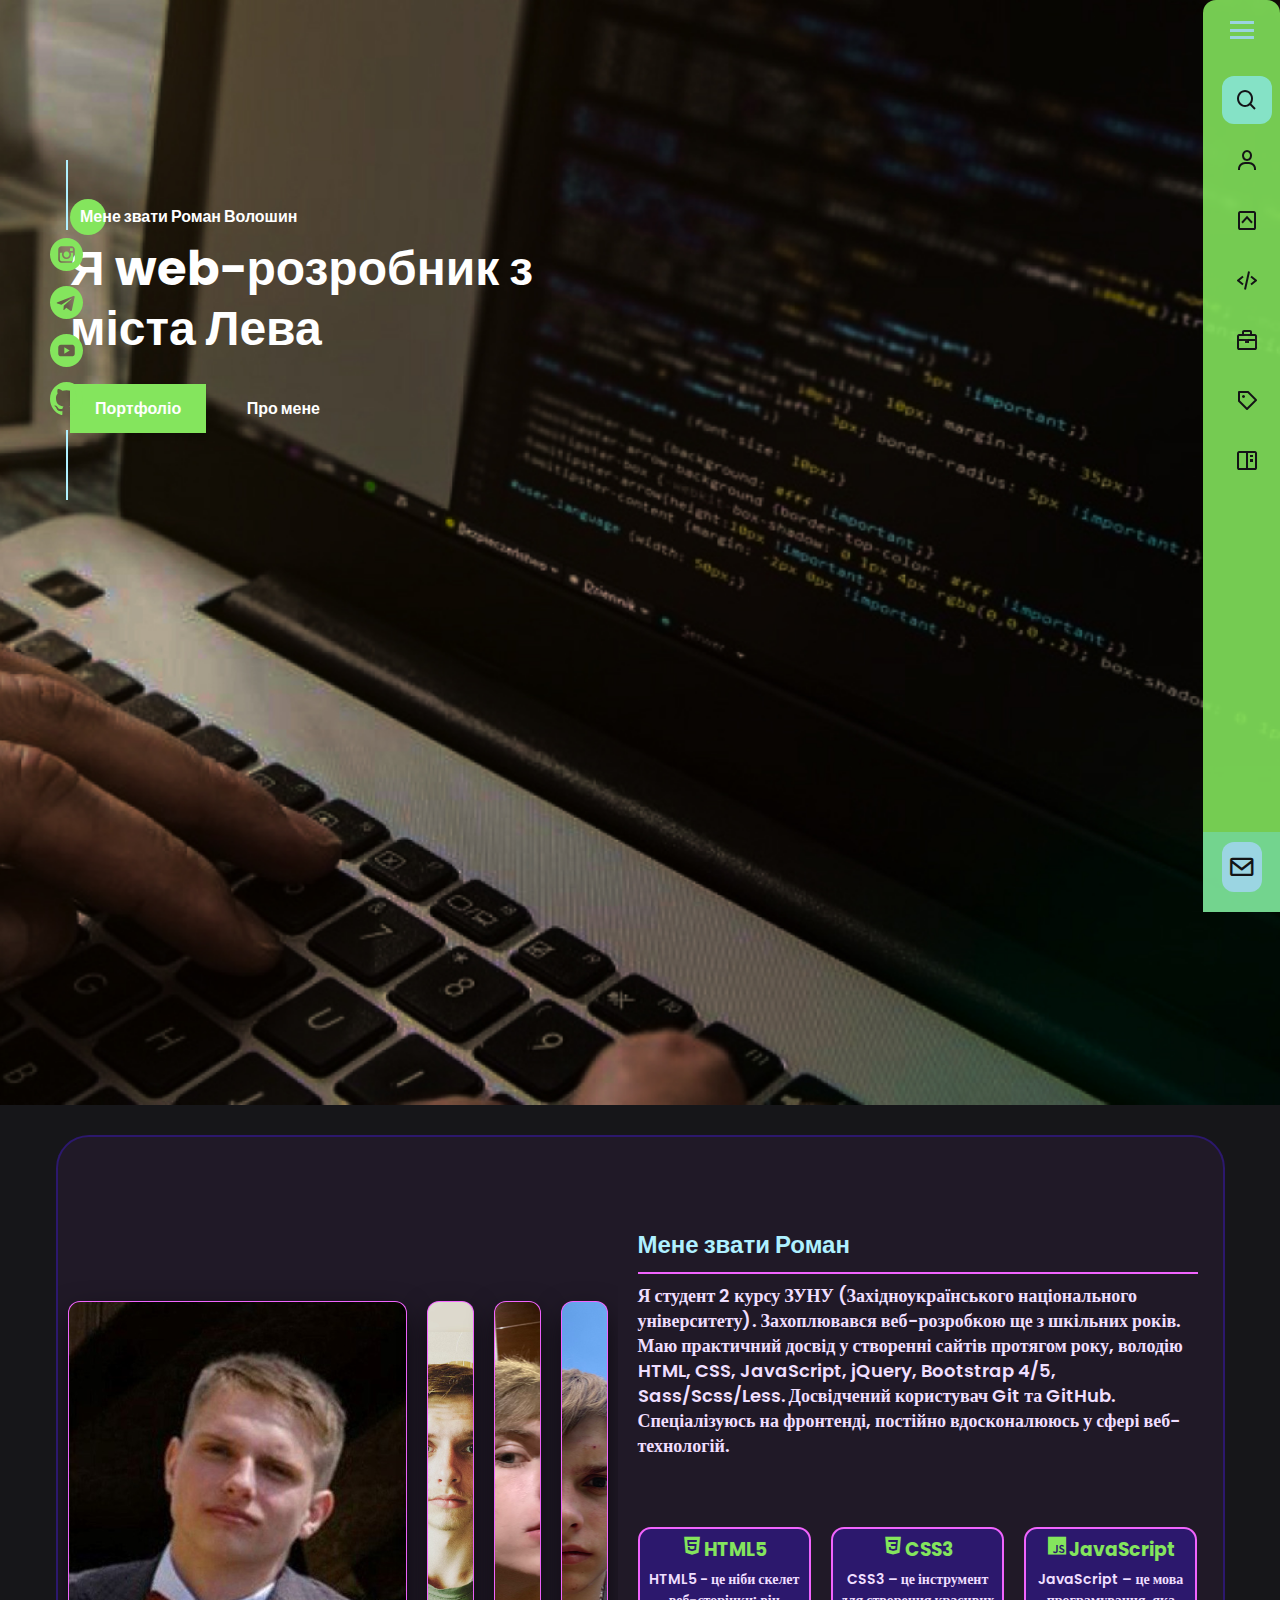
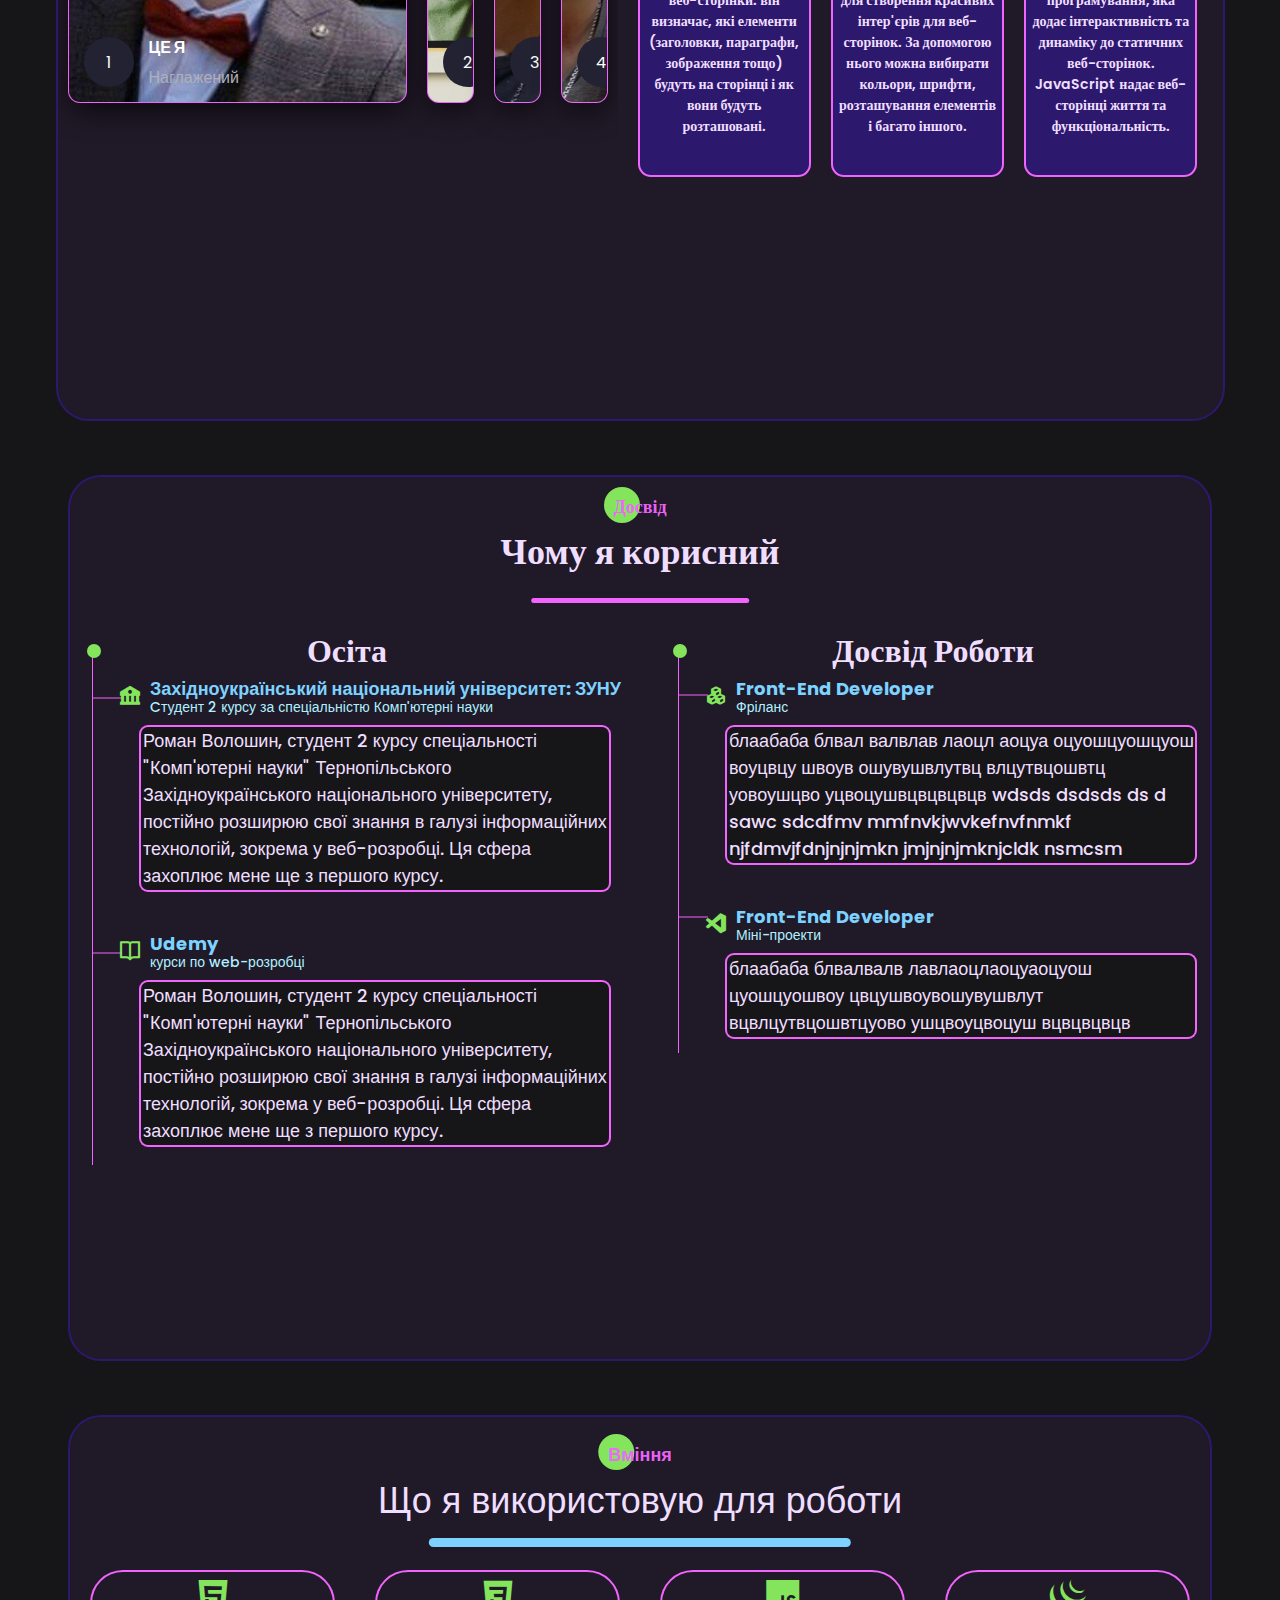
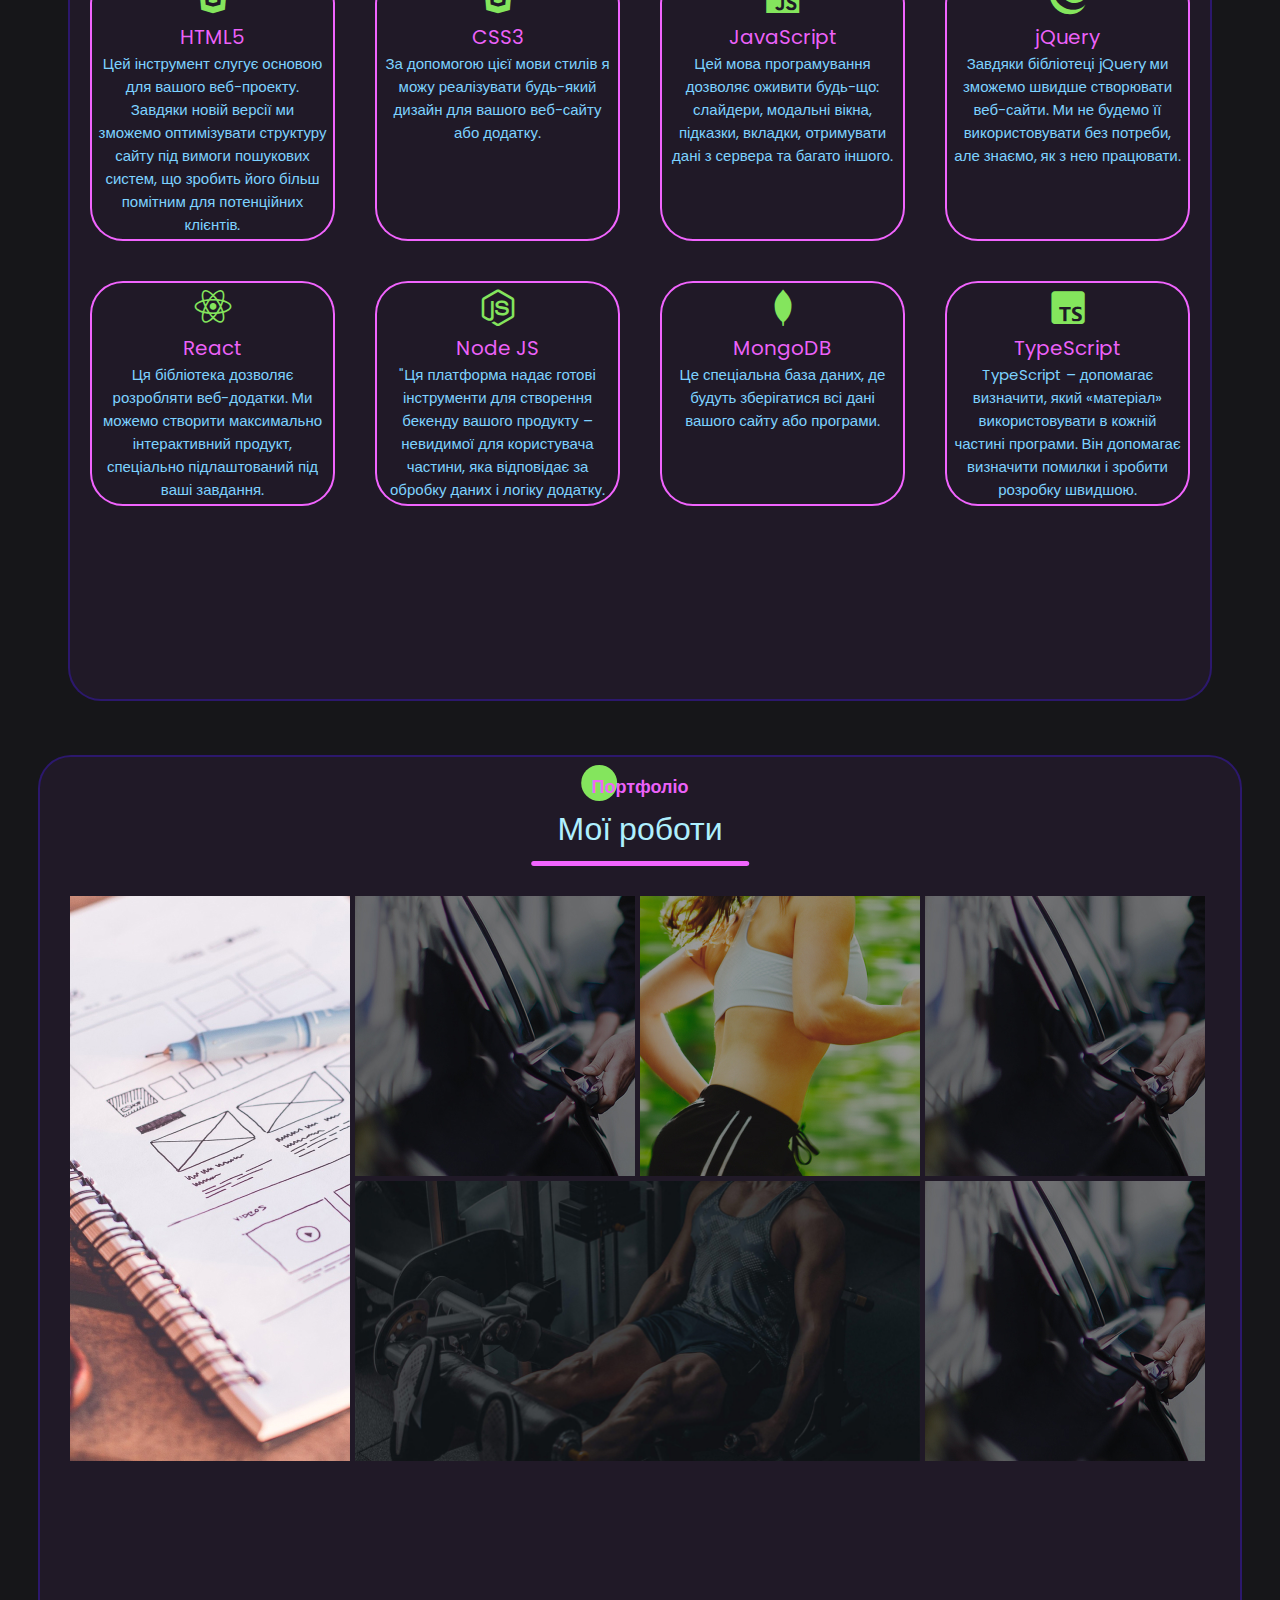
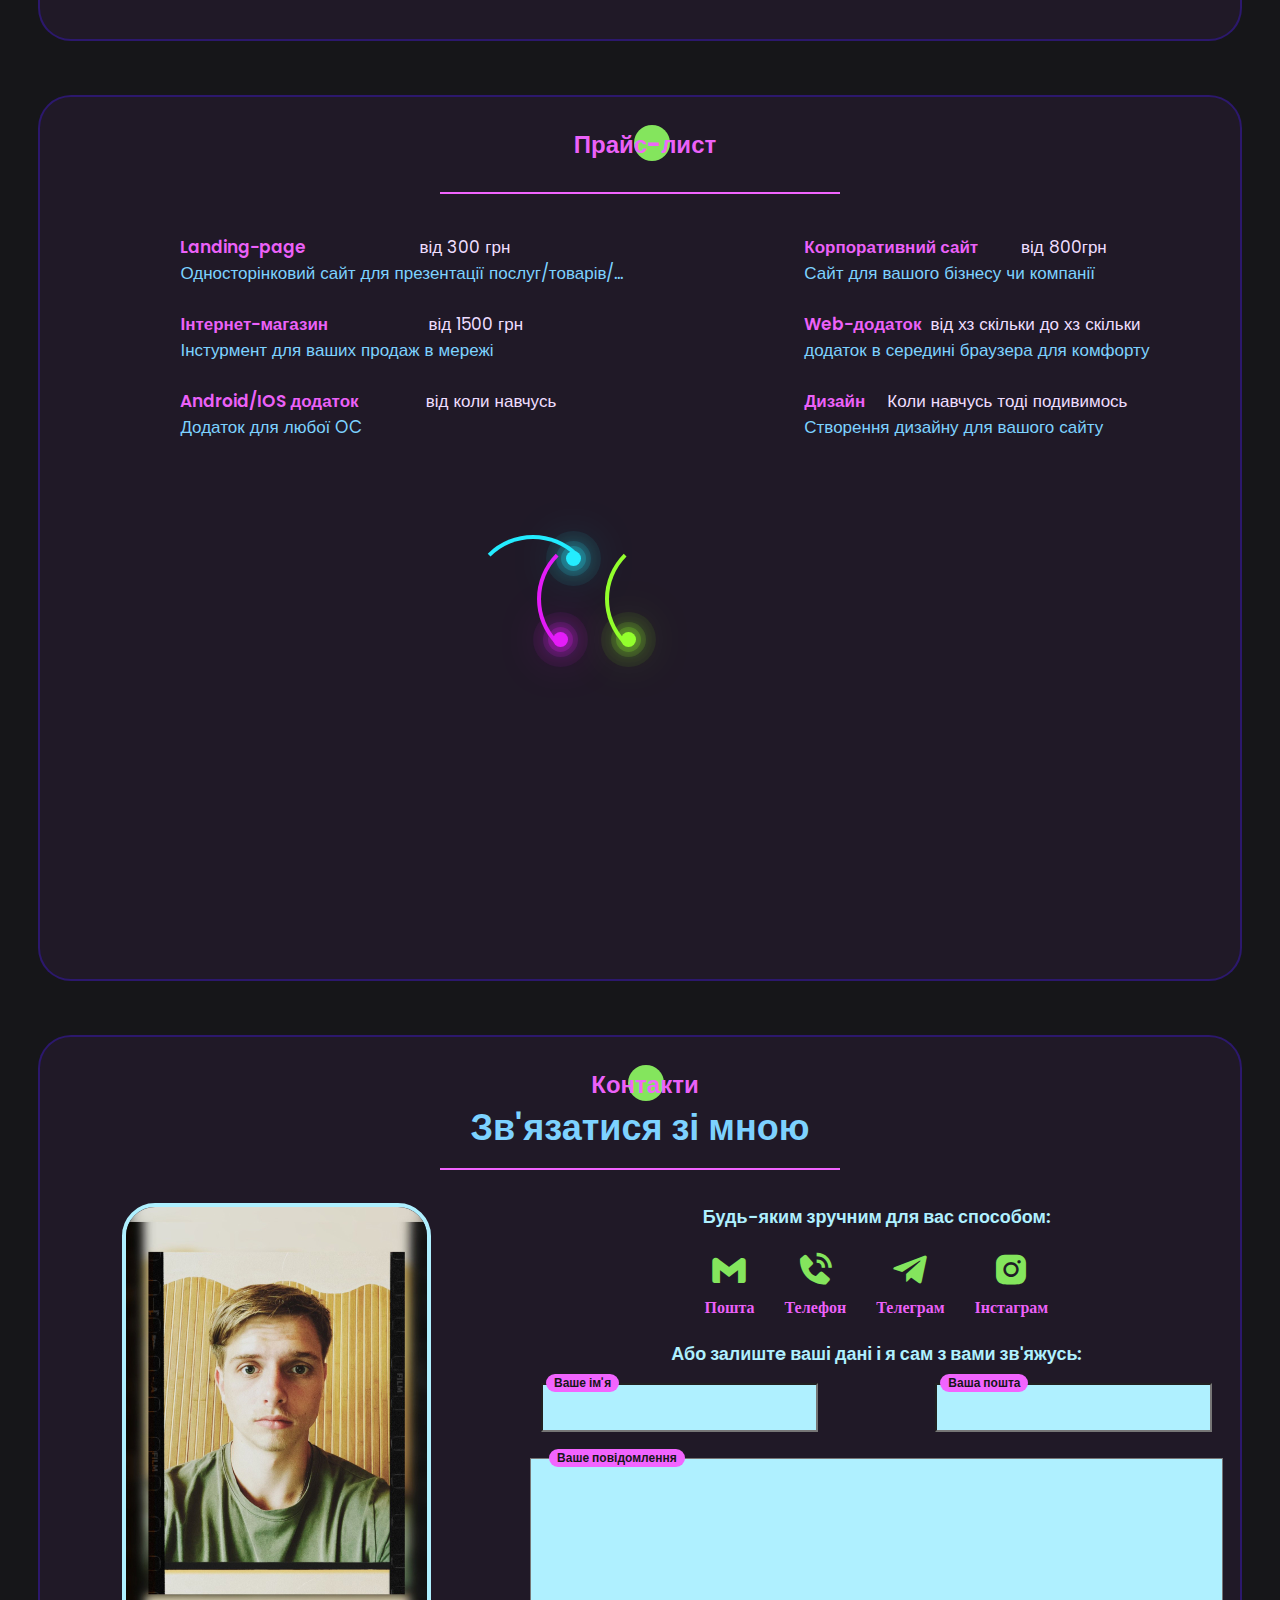
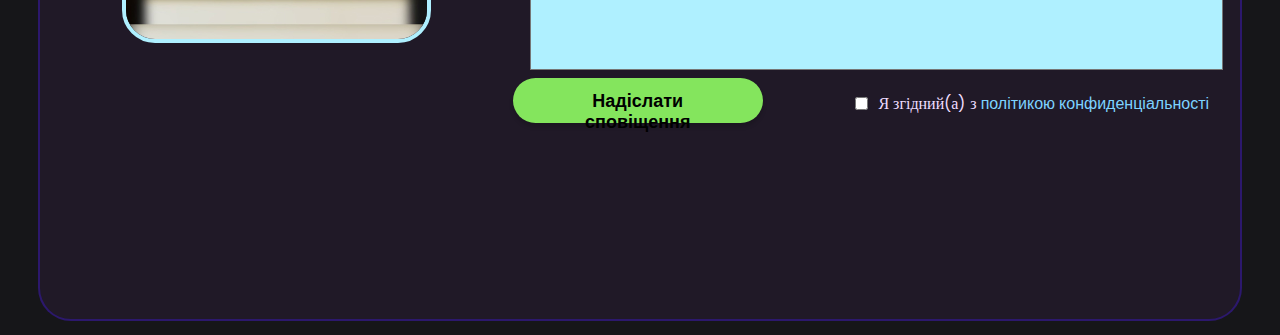
==== commit 0545eca3: "Add files via upload" ====
--- a/index.html
+++ b/index.html
@@ -1,4 +1,4 @@
-<!DOCTYPE html><html lang="en"><head><meta charset="UTF-8"><meta name="viewport" content="width=device-width,initial-scale=1"><title>Romyl</title><meta name="title" content="Моє портфоліо"><meta name="description" content="Тут ви можете ознайомитись з моїм портфоліо"><!-- Primary Meta Tags --><title>Всесвіт Романа: Фронтенд-розробка.</title><meta name="title" content="Всесвіт Романа: Фронтенд-розробка."><meta name="description" content="Привіт! Мене звати Роман, і я палко захоплююсь фронтенд-розробкою. У цьому портфоліо ви можете ознайомитися з моїми проектами, в яких я використовував HTML, CSS та JavaScript для створення динамічних та користувацько-орієнтованих веб-додатків."><!-- Open Graph / Facebook --><meta property="og:type" content="website"><meta property="og:url" content="https://metatags.io/"><meta property="og:title" content="Всесвіт Романа: Фронтенд-розробка."><meta property="og:description" content="Привіт! Мене звати Роман, і я палко захоплююсь фронтенд-розробкою. У цьому портфоліо ви можете ознайомитися з моїми проектами, в яких я використовував HTML, CSS та JavaScript для створення динамічних та користувацько-орієнтованих веб-додатків."><meta property="og:image" content="https://metatags.io/images/meta-tags.png"><!-- Twitter --><meta property="twitter:card" content="summary_large_image"><meta property="twitter:url" content="https://metatags.io/"><meta property="twitter:title" content="Всесвіт Романа: Фронтенд-розробка."><meta property="twitter:description" content="Привіт! Мене звати Роман, і я палко захоплююсь фронтенд-розробкою. У цьому портфоліо ви можете ознайомитися з моїми проектами, в яких я використовував HTML, CSS та JavaScript для створення динамічних та користувацько-орієнтованих веб-додатків."><meta property="twitter:image" content="https://metatags.io/images/meta-tags.png"><!-- Meta Tags Generated with https://metatags.io --><link rel="apple-touch-icon" sizes="57x57" href="/src/icons/favicon/apple-icon-57x57.png"><link rel="apple-touch-icon" sizes="60x60" href="/src/icons/favicon/apple-icon-60x60.png"><link rel="apple-touch-icon" sizes="72x72" href="/src/icons/favicon/apple-icon-72x72.png"><link rel="apple-touch-icon" sizes="76x76" href="/src/icons/favicon/apple-icon-76x76.png"><link rel="apple-touch-icon" sizes="114x114" href="/src/icons/favicon/apple-icon-114x114.png"><link rel="apple-touch-icon" sizes="120x120" href="/src/icons/favicon/apple-icon-120x120.png"><link rel="apple-touch-icon" sizes="144x144" href="/src/icons/favicon/apple-icon-144x144.png"><link rel="apple-touch-icon" sizes="152x152" href="/src/icons/favicon/apple-icon-152x152.png"><link rel="apple-touch-icon" sizes="180x180" href="/src/icons/favicon/apple-icon-180x180.png"><link rel="icon" type="image/png" sizes="192x192" href="/src/icons/favicon/android-icon-192x192.png"><link rel="icon" type="image/png" sizes="32x32" href="/src/icons/favicon/favicon-32x32.png"><link rel="icon" type="image/png" sizes="96x96" href="/src/icons/favicon/favicon-96x96.png"><link rel="icon" type="image/png" sizes="16x16" href="/src/icons/favicon/favicon-16x16.png"><link rel="manifest" href="/src/icons/favicon/manifest.json"><meta name="msapplication-TileColor" content="#ffffff"><meta name="msapplication-TileImage" content="/src/icons/favicon/ms-icon-144x144.png"><meta name="theme-color" content="#ffffff"><link rel="stylesheet" href="css/style.min.css"><!-- BOXICONS CDN LINK --><link href="https://unpkg.com/boxicons@2.1.4/css/boxicons.min.css" rel="stylesheet"></head><body><aside class="sidepanel"><div class="sidepanel__divider"></div><a target="_blank" href="https://www.instagram.com/romyl_romulus/?next=%2F" class="sidepanel__link"><img src="icons/social/instagram.svg" alt="instagram"></a><!-- спосіб без картинки а за допомгою коду так трошки шидше але глаз погіршує --><a target="_blank" href="https://t.me/Ubermanchxzvc" class="sidepanel__link"><svg fill="#84E55D" width="33px" height="33px" viewBox="0 0 24.00 24.00" xmlns="http://www.w3.org/2000/svg" stroke="#84E55D" stroke-width="0.00024000000000000003"><g id="SVGRepo_bgCarrier" stroke-width="0"/><g id="SVGRepo_tracerCarrier" stroke-linecap="round" stroke-linejoin="round" stroke="#CCCCCC" stroke-width="0.43200000000000005"/><g id="SVGRepo_iconCarrier"><path d="m12 0c-6.627 0-12 5.373-12 12s5.373 12 12 12 12-5.373 12-12c0-6.627-5.373-12-12-12zm5.894 8.221-1.97 9.28c-.145.658-.537.818-1.084.508l-3-2.21-1.446 1.394c-.14.18-.357.295-.6.295-.002 0-.003 0-.005 0l.213-3.054 5.56-5.022c.24-.213-.054-.334-.373-.121l-6.869 4.326-2.96-.924c-.64-.203-.658-.64.135-.954l11.566-4.458c.538-.196 1.006.128.832.941z"/></g></svg></a><a target="_blank" href="https://www.youtube.com/@user-vq9jd1rf1r" class="sidepanel__link"><img src="icons/social/youtube.svg" alt="youtube"></a><a target="_blank" href="https://github.com/Romyl13" class="sidepanel__link"><img src="icons/social/github.svg" alt="github"></a><div class="sidepanel__divider"></div></aside><div class="nav"><div class="menu"><div class="menu__logo-content"><div class="menu__logo"><i class="bx bxl-visual-studio"></i><div class="menu__logo-name">Romyl</div></div><i class="bx bx-menu" id="btn"></i></div><ul class="menu__nav-list"><li><i class="bx bx-search"></i> <input type="text" placeholder="Пошук..."> <span class="menu__tooltip">Пошук</span></li><li><a href="#"><i class="bx bx-user"></i> <span class="menu__list-name">Я - Romyl</span> </a><span class="menu__tooltip">Я</span></li><li><a href="#"><i class="bx bx-chevron-up-square"></i> <span class="menu__list-name">Досвід</span> </a><span class="menu__tooltip">Досвід</span></li><li><a href="#"><i class="bx bx-code-alt"></i> <span class="menu__list-name">Вміння</span> </a><span class="menu__tooltip">Вміння</span></li><li><a href="#"><i class="bx bx-briefcase"></i> <span class="menu__list-name">Роботи</span> </a><span class="menu__tooltip">Роботи</span></li><li><a href="#"><i class="bx bx-purchase-tag"></i> <span class="menu__list-name">Ціни</span> </a><span class="menu__tooltip">Ціни</span></li><li><a href="#"><i class="bx bx-book-content"></i> <span class="menu__list-name">Контакти</span> </a><span class="menu__tooltip">Контакти</span></li></ul><div class="menu__profile-content"><div class="menu__profile"><div class="menu__profile-details"><img src="img/yourself/photoOfMe.jpg" alt="yourself"><div class="menu__name-job"><div class="menu__name">Роман Волошин</div><div class="menu__job">Web-розробник</div></div></div><i class="bx bx-envelope" id="log_out"></i></div></div></div></div><!-- <div class="menu">
+<!DOCTYPE html><html lang="en"><head><meta charset="UTF-8"><meta name="viewport" content="width=device-width,initial-scale=1"><title>Romyl</title><meta name="title" content="Моє портфоліо"><meta name="description" content="Тут ви можете ознайомитись з моїм портфоліо"><!-- Primary Meta Tags --><title>Всесвіт Романа: Фронтенд-розробка.</title><meta name="title" content="Всесвіт Романа: Фронтенд-розробка."><meta name="description" content="Привіт! Мене звати Роман, і я палко захоплююсь фронтенд-розробкою. У цьому портфоліо ви можете ознайомитися з моїми проектами, в яких я використовував HTML, CSS та JavaScript для створення динамічних та користувацько-орієнтованих веб-додатків."><!-- Open Graph / Facebook --><meta property="og:type" content="website"><meta property="og:url" content="https://romyl13.github.io/"><meta property="og:title" content="Всесвіт Романа: Фронтенд-розробка."><meta property="og:description" content="Привіт! Мене звати Роман, і я палко захоплююсь фронтенд-розробкою. У цьому портфоліо ви можете ознайомитися з моїми проектами, в яких я використовував HTML, CSS та JavaScript для створення динамічних та користувацько-орієнтованих веб-додатків."><meta property="og:image" content="https://metatags.io/images/meta-tags.png"><!-- Twitter --><meta property="twitter:card" content="summary_large_image"><meta property="twitter:url" content="https://romyl13.github.io/"><meta property="twitter:title" content="Всесвіт Романа: Фронтенд-розробка."><meta property="twitter:description" content="Привіт! Мене звати Роман, і я палко захоплююсь фронтенд-розробкою. У цьому портфоліо ви можете ознайомитися з моїми проектами, в яких я використовував HTML, CSS та JavaScript для створення динамічних та користувацько-орієнтованих веб-додатків."><meta property="twitter:image" content="https://metatags.io/images/meta-tags.png"><!-- Meta Tags Generated with https://metatags.io --><link rel="apple-touch-icon" sizes="57x57" href="icons/favicon/apple-icon-57x57.png"><link rel="apple-touch-icon" sizes="60x60" href="icons/favicon/apple-icon-60x60.png"><link rel="apple-touch-icon" sizes="72x72" href="icons/favicon/apple-icon-72x72.png"><link rel="apple-touch-icon" sizes="76x76" href="icons/favicon/apple-icon-76x76.png"><link rel="apple-touch-icon" sizes="114x114" href="icons/favicon/apple-icon-114x114.png"><link rel="apple-touch-icon" sizes="120x120" href="icons/favicon/apple-icon-120x120.png"><link rel="apple-touch-icon" sizes="144x144" href="icons/favicon/apple-icon-144x144.png"><link rel="apple-touch-icon" sizes="152x152" href="icons/favicon/apple-icon-152x152.png"><link rel="apple-touch-icon" sizes="180x180" href="icons/favicon/apple-icon-180x180.png"><link rel="icon" type="image/png" sizes="192x192" href="icons/favicon/android-icon-192x192.png"><link rel="icon" type="image/png" sizes="32x32" href="icons/favicon/favicon-32x32.png"><link rel="icon" type="image/png" sizes="96x96" href="icons/favicon/favicon-96x96.png"><link rel="icon" type="image/png" sizes="16x16" href="icons/favicon/favicon-16x16.png"><link rel="manifest" href="icons/favicon/manifest.json"><meta name="msapplication-TileColor" content="#ffffff"><meta name="msapplication-TileImage" content="icons/favicon/ms-icon-144x144.png"><meta name="theme-color" content="#ffffff"><link rel="stylesheet" href="css/style.min.css"><!-- BOXICONS CDN LINK --><link href="https://unpkg.com/boxicons@2.1.4/css/boxicons.min.css" rel="stylesheet"></head><body><aside class="sidepanel"><div class="sidepanel__divider"></div><a target="_blank" href="https://www.instagram.com/romyl_romulus/?next=%2F" class="sidepanel__link"><img src="icons/social/instagram.svg" alt="instagram"></a><!-- спосіб без картинки а за допомгою коду так трошки шидше але глаз погіршує --><a target="_blank" href="https://t.me/Ubermanchxzvc" class="sidepanel__link"><svg fill="#84E55D" width="33px" height="33px" viewBox="0 0 24.00 24.00" xmlns="http://www.w3.org/2000/svg" stroke="#84E55D" stroke-width="0.00024000000000000003"><g id="SVGRepo_bgCarrier" stroke-width="0"/><g id="SVGRepo_tracerCarrier" stroke-linecap="round" stroke-linejoin="round" stroke="#CCCCCC" stroke-width="0.43200000000000005"/><g id="SVGRepo_iconCarrier"><path d="m12 0c-6.627 0-12 5.373-12 12s5.373 12 12 12 12-5.373 12-12c0-6.627-5.373-12-12-12zm5.894 8.221-1.97 9.28c-.145.658-.537.818-1.084.508l-3-2.21-1.446 1.394c-.14.18-.357.295-.6.295-.002 0-.003 0-.005 0l.213-3.054 5.56-5.022c.24-.213-.054-.334-.373-.121l-6.869 4.326-2.96-.924c-.64-.203-.658-.64.135-.954l11.566-4.458c.538-.196 1.006.128.832.941z"/></g></svg></a><a target="_blank" href="https://www.youtube.com/@user-vq9jd1rf1r" class="sidepanel__link"><img src="icons/social/youtube.svg" alt="youtube"></a><a target="_blank" href="https://github.com/Romyl13" class="sidepanel__link"><img src="icons/social/github.svg" alt="github"></a><div class="sidepanel__divider"></div></aside><div class="nav"><div class="menu"><div class="menu__logo-content"><div class="menu__logo"><i class="bx bxl-visual-studio"></i><div class="menu__logo-name">Romyl</div></div><i class="bx bx-menu" id="btn"></i></div><ul class="menu__nav-list"><li><i class="bx bx-search"></i> <input type="text" placeholder="Пошук..."> <span class="menu__tooltip">Пошук</span></li><li><a href="#"><i class="bx bx-user"></i> <span class="menu__list-name">Я - Romyl</span> </a><span class="menu__tooltip">Я</span></li><li><a href="#"><i class="bx bx-chevron-up-square"></i> <span class="menu__list-name">Досвід</span> </a><span class="menu__tooltip">Досвід</span></li><li><a href="#"><i class="bx bx-code-alt"></i> <span class="menu__list-name">Вміння</span> </a><span class="menu__tooltip">Вміння</span></li><li><a href="#"><i class="bx bx-briefcase"></i> <span class="menu__list-name">Роботи</span> </a><span class="menu__tooltip">Роботи</span></li><li><a href="#"><i class="bx bx-purchase-tag"></i> <span class="menu__list-name">Ціни</span> </a><span class="menu__tooltip">Ціни</span></li><li><a href="#"><i class="bx bx-book-content"></i> <span class="menu__list-name">Контакти</span> </a><span class="menu__tooltip">Контакти</span></li></ul><div class="menu__profile-content"><div class="menu__profile"><div class="menu__profile-details"><img src="img/yourself/photoOfMe.jpg" alt="yourself"><div class="menu__name-job"><div class="menu__name">Роман Волошин</div><div class="menu__job">Web-розробник</div></div></div><i class="bx bx-envelope" id="log_out"></i></div></div></div></div><!-- <div class="menu">
         <div class="menu__block">
             <div class="menu__close">
                 <svg width="29" height="30" viewBox="0 0 29 30" fill="none" xmlns="http://www.w3.org/2000/svg">
@@ -48,4 +48,4 @@
             </div>
         </div>
     </section>
-     --><section class="resume" id="resume"><div class="container"><div class="resume__descr"><h2 class="resume__tittle"><a class="resume__tittle-small" href="#resume">Досвід</a></h2><span class="resume__text-big">Чому я корисний</span><div class="aboutMe__divider"></div><div class="resume__wrapper"><div class="resume__column one"><h3 class="resume__tittle-big">Осіта</h3><ul><li><div class="resume__item"><div class="resume__item-head"><div class="resume__item-icon"><i class="bx bxs-bank" style="color:#84e55d"></i></div><h4 class="resume__title_small">Західноукраїнський національний університет: ЗУНУ</h4><div class="resume__text_small">Cтудент 2 курсу за спеціальністю Комп'ютерні науки</div></div><div class="resume__body">Роман Волошин, студент 2 курсу спеціальності "Комп'ютерні науки" Тернопільського Західноукраїнського національного університету, постійно розширюю свої знання в галузі інформаційних технологій, зокрема у веб-розробці. Ця сфера захоплює мене ще з першого курсу.</div></div></li><li><div class="resume__item"><div class="resume__item-head"><div class="resume__item-icon"><i class="bx bx-book-open" style="color:#84e55d"></i></div><h4 class="resume__title_small">Udemy</h4><div class="resume__text_small">курси по web-розробці</div></div><div class="resume__body">Роман Волошин, студент 2 курсу спеціальності "Комп'ютерні науки" Тернопільського Західноукраїнського національного університету, постійно розширюю свої знання в галузі інформаційних технологій, зокрема у веб-розробці. Ця сфера захоплює мене ще з першого курсу.</div></div></li></ul></div><div class="resume__column two"><h3 class="resume__tittle-big">Досвід Роботи</h3><ul><li><div class="resume__item"><div class="resume__item-head"><div class="resume__item-icon"><i class="bx bxs-component" style="color:#84e55d"></i></div><h4 class="resume__title_small">Front-End Developer</h4><div class="resume__text_small">Фріланс</div></div><div class="resume__body">блаабаба блвал валвлав лаоцл аоцуа оцуошцуошцуош воуцвцу швоув ошувушвлутвц влцутвцошвтц уовоушцво уцвоцушвцвцвцвцв wdsds dsdsds ds d sawc sdcdfmv mmfnvkjwvkefnvfnmkf njfdmvjfdnjnjnjmkn jmjnjnjmknjcldk nsmcsm</div></div></li><li><div class="resume__item"><div class="resume__item-head"><div class="resume__item-icon"><i class="bx bxl-visual-studio" style="color:#84e55d"></i></div><h4 class="resume__title_small">Front-End Developer</h4><div class="resume__text_small">Міні-проекти</div></div><div class="resume__body">блаабаба блвалвалв лавлаоцлаоцуаоцуош цуошцуошвоу цвцушвоувошувушвлут вцвлцутвцошвтцуово ушцвоуцвоцуш вцвцвцвцв</div></div></li></ul></div></div></div></div></section><section class="skill" id="skill"><div class="container"><h2 class="skill__myskill">Вміння</h2><div class="skill__tittle_big">Що я використовую для роботи</div><div class="aboutMe__divider"></div><div class="skill__wrapper"><ul><li><div class="skill__item_first"><i class="bx bxl-html5" style="color:#84e55d"></i></div><div class="skill__item_second">HTML5</div><div class="skill__item_third">Цей інструмент слугує основою для вашого веб-проекту. Завдяки новій версії ми зможемо оптимізувати структуру сайту під вимоги пошукових систем, що зробить його більш помітним для потенційних клієнтів.</div></li><li><div class="skill__item_first"><i class="bx bxl-css3" style="color:#84e55d"></i></div><div class="skill__item_second">CSS3</div><div class="skill__item_third">За допомогою цієї мови стилів я можу реалізувати будь-який дизайн для вашого веб-сайту або додатку.</div></li><li><div class="skill__item_first"><i class="bx bxl-javascript" style="color:#84e55d"></i></div><div class="skill__item_second">JavaScript</div><div class="skill__item_third">Цей мова програмування дозволяє оживити будь-що: слайдери, модальні вікна, підказки, вкладки, отримувати дані з сервера та багато іншого.</div></li><li><div class="skill__item_first"><i class="bx bxl-jquery" style="color:#84e55d"></i></div><div class="skill__item_second">jQuery</div><div class="skill__item_third">Завдяки бібліотеці jQuery ми зможемо швидше створювати веб-сайти. Ми не будемо її використовувати без потреби, але знаємо, як з нею працювати.</div></li><li><div class="skill__item_first two"><i class="bx bxl-react" style="color:#84e55d"></i></div><div class="skill__item_second">React</div><div class="skill__item_third">Ця бібліотека дозволяє розробляти веб-додатки. Ми можемо створити максимально інтерактивний продукт, спеціально підлаштований під ваші завдання.</div></li><li><div class="skill__item_first two"><i class="bx bxl-nodejs" style="color:#84e55d"></i></div><div class="skill__item_second">Node JS</div><div class="skill__item_third">"Ця платформа надає готові інструменти для створення бекенду вашого продукту – невидимої для користувача частини, яка відповідає за обробку даних і логіку додатку.</div></li><li><div class="skill__item_first two"><i class="bx bxl-mongodb" style="color:#84e55d"></i></div><div class="skill__item_second">MongoDB</div><div class="skill__item_third">Це спеціальна база даних, де будуть зберігатися всі дані вашого сайту або програми.</div></li><li><div class="skill__item_first two"><i class="bx bxl-typescript" style="color:#84e55d"></i></div><div class="skill__item_second">TypeScript</div><div class="skill__item_third">TypeScript – допомагає визначити, який «матеріал» використовувати в кожній частині програми. Він допомагає визначити помилки і зробити розробку швидшою.</div></li></ul></div></div></section><section class="portfolio" id="portfolio"><div class="container"><h2 class="portfolio__tittle_small">Портфоліо</h2><h3 class="portfolio__tittle_big">Мої роботи</h3><div class="aboutMe__divider"></div><div class="portfolio__wrapper"><a class="one" href=""><img src="img/myJob/plans.jpg" alt=""></a><a href="/uber"><img src="img/myJob/uber.jpg" alt="uber"></a><a href="/puls" target="_blank"><img src="img/myJob/pulse.jpg" alt="pusle"></a><a href=""><img src="img/myJob/uber.jpg" alt=""></a><a class="two" href=""><img src="img/myJob/kropp.jpg" alt="kropp"></a><a class="three" href=""><img src="img/myJob/uber.jpg" alt=""></a></div></div></section><section class="price" id="price"><div class="container"><h2 class="price__h2">Прайс-лист</h2><div class="aboutMe__divider"></div><div class="price__wrapper"><ul><li><div class="price__service">Landing-page</div><div class="price__cost">від 300 грн</div><div class="price__what">Односторінковий сайт для презентації послуг/товарів/...</div></li><li><div class="price__service">Корпоративний сайт</div><div class="price__cost">від 800грн</div><div class="price__what">Сайт для вашого бізнесу чи компанії</div></li><li><div class="price__service">Інтернет-магазин</div><div class="price__cost">від 1500 грн</div><div class="price__what">Інстурмент для ваших продаж в мережі</div></li><li><div class="price__service">Web-додаток</div><div class="price__cost">від хз скільки до хз скільки</div><div class="price__what">додаток в середині браузера для комфорту</div></li><li><div class="price__service">Android/IOS додаток</div><div class="price__cost">від коли навчусь</div><div class="price__what">Додаток для любої OC</div></li><li><div class="price__service">Дизайн</div><div class="price__cost">Коли навчусь тоді подивимось</div><div class="price__what">Створення дизайну для вашого сайту</div></li></ul></div><div class="price__effect"><div class="price__ring one"></div><div class="price__ring two"></div><div class="price__ring three"></div></div></div></section><section class="contacts"><div class="container"><h2 class="contacts__title">Контакти</h2><div class="contacts__subtitle">Зв'язатися зі мною</div><div class="aboutMe__divider"></div><div class="contacts__wrapper"><div class="contacts__photo"><img src="img/yourself/lastPhotoOfMe.jpg" alt="myPhoto"></div><div class="contacts__descr"><div class="contacts__subtitle_small">Будь-яким зручним для вас способом:</div><div class="contacts__social"><a target="_blank" href="tel:+380660573743" class="contacts__link"><i class="bx bxl-gmail" style="color:#84e55d"></i>Пошта</a> <a target="_blank" href="mailto:svinka34555@gmail.com" class="contacts__link"><i class="bx bxs-phone-call" style="color:#84e55d"></i>Телефон</a> <a target="_blank" href="https://t.me/Ubermanchxzvc" class="contacts__link"><i class="bx bxl-telegram" style="color:#84e55d"></i>Телеграм</a> <a target="_blank" href="https://www.instagram.com/romyl_romulus/?next=%2F" class="contacts__link"><i class="bx bxl-instagram-alt" style="color:#84e55d"></i>Інстаграм</a></div><div class="contacts__subtitle_small">Або залиштe ваші дані і я сам з вами зв'яжусь:</div><form action="#" class="contacts__form"><div class="contacts__input"><input name="name" id="name" type="text"> <label for="name">Ваше ім'я</label></div><div class="contacts__input"><input name="email" id="email" type="email"> <label for="email">Ваша пошта</label></div><div class="contacts__textarea"><textarea name="text" id="text"></textarea> <label for="text">Ваше повідомлення</label></div><button class="button">Надіслати сповіщення</button></form></div></div></div></section><script src="js/script.js"></script></body></html>+     --><section class="resume" id="resume"><div class="container"><div class="resume__descr"><h2 class="resume__tittle"><a class="resume__tittle-small" href="#resume">Досвід</a></h2><span class="resume__text-big">Чому я корисний</span><div class="aboutMe__divider"></div><div class="resume__wrapper"><div class="resume__column one"><h3 class="resume__tittle-big">Осіта</h3><ul><li><div class="resume__item"><div class="resume__item-head"><div class="resume__item-icon"><i class="bx bxs-bank" style="color:#84e55d"></i></div><h4 class="resume__title_small">Західноукраїнський національний університет: ЗУНУ</h4><div class="resume__text_small">Cтудент 2 курсу за спеціальністю Комп'ютерні науки</div></div><div class="resume__body">Роман Волошин, студент 2 курсу спеціальності "Комп'ютерні науки" Тернопільського Західноукраїнського національного університету, постійно розширюю свої знання в галузі інформаційних технологій, зокрема у веб-розробці. Ця сфера захоплює мене ще з першого курсу.</div></div></li><li><div class="resume__item"><div class="resume__item-head"><div class="resume__item-icon"><i class="bx bx-book-open" style="color:#84e55d"></i></div><h4 class="resume__title_small">Udemy</h4><div class="resume__text_small">курси по web-розробці</div></div><div class="resume__body">Роман Волошин, студент 2 курсу спеціальності "Комп'ютерні науки" Тернопільського Західноукраїнського національного університету, постійно розширюю свої знання в галузі інформаційних технологій, зокрема у веб-розробці. Ця сфера захоплює мене ще з першого курсу.</div></div></li></ul></div><div class="resume__column two"><h3 class="resume__tittle-big">Досвід Роботи</h3><ul><li><div class="resume__item"><div class="resume__item-head"><div class="resume__item-icon"><i class="bx bxs-component" style="color:#84e55d"></i></div><h4 class="resume__title_small">Front-End Developer</h4><div class="resume__text_small">Фріланс</div></div><div class="resume__body">блаабаба блвал валвлав лаоцл аоцуа оцуошцуошцуош воуцвцу швоув ошувушвлутвц влцутвцошвтц уовоушцво уцвоцушвцвцвцвцв wdsds dsdsds ds d sawc sdcdfmv mmfnvkjwvkefnvfnmkf njfdmvjfdnjnjnjmkn jmjnjnjmknjcldk nsmcsm</div></div></li><li><div class="resume__item"><div class="resume__item-head"><div class="resume__item-icon"><i class="bx bxl-visual-studio" style="color:#84e55d"></i></div><h4 class="resume__title_small">Front-End Developer</h4><div class="resume__text_small">Міні-проекти</div></div><div class="resume__body">блаабаба блвалвалв лавлаоцлаоцуаоцуош цуошцуошвоу цвцушвоувошувушвлут вцвлцутвцошвтцуово ушцвоуцвоцуш вцвцвцвцв</div></div></li></ul></div></div></div></div></section><section class="skill" id="skill"><div class="container"><h2 class="skill__myskill">Вміння</h2><div class="skill__tittle_big">Що я використовую для роботи</div><div class="aboutMe__divider"></div><div class="skill__wrapper"><ul><li><div class="skill__item_first"><i class="bx bxl-html5" style="color:#84e55d"></i></div><div class="skill__item_second">HTML5</div><div class="skill__item_third">Цей інструмент слугує основою для вашого веб-проекту. Завдяки новій версії ми зможемо оптимізувати структуру сайту під вимоги пошукових систем, що зробить його більш помітним для потенційних клієнтів.</div></li><li><div class="skill__item_first"><i class="bx bxl-css3" style="color:#84e55d"></i></div><div class="skill__item_second">CSS3</div><div class="skill__item_third">За допомогою цієї мови стилів я можу реалізувати будь-який дизайн для вашого веб-сайту або додатку.</div></li><li><div class="skill__item_first"><i class="bx bxl-javascript" style="color:#84e55d"></i></div><div class="skill__item_second">JavaScript</div><div class="skill__item_third">Цей мова програмування дозволяє оживити будь-що: слайдери, модальні вікна, підказки, вкладки, отримувати дані з сервера та багато іншого.</div></li><li><div class="skill__item_first"><i class="bx bxl-jquery" style="color:#84e55d"></i></div><div class="skill__item_second">jQuery</div><div class="skill__item_third">Завдяки бібліотеці jQuery ми зможемо швидше створювати веб-сайти. Ми не будемо її використовувати без потреби, але знаємо, як з нею працювати.</div></li><li><div class="skill__item_first two"><i class="bx bxl-react" style="color:#84e55d"></i></div><div class="skill__item_second">React</div><div class="skill__item_third">Ця бібліотека дозволяє розробляти веб-додатки. Ми можемо створити максимально інтерактивний продукт, спеціально підлаштований під ваші завдання.</div></li><li><div class="skill__item_first two"><i class="bx bxl-nodejs" style="color:#84e55d"></i></div><div class="skill__item_second">Node JS</div><div class="skill__item_third">"Ця платформа надає готові інструменти для створення бекенду вашого продукту – невидимої для користувача частини, яка відповідає за обробку даних і логіку додатку.</div></li><li><div class="skill__item_first two"><i class="bx bxl-mongodb" style="color:#84e55d"></i></div><div class="skill__item_second">MongoDB</div><div class="skill__item_third">Це спеціальна база даних, де будуть зберігатися всі дані вашого сайту або програми.</div></li><li><div class="skill__item_first two"><i class="bx bxl-typescript" style="color:#84e55d"></i></div><div class="skill__item_second">TypeScript</div><div class="skill__item_third">TypeScript – допомагає визначити, який «матеріал» використовувати в кожній частині програми. Він допомагає визначити помилки і зробити розробку швидшою.</div></li></ul></div></div></section><section class="portfolio" id="portfolio"><div class="container"><h2 class="portfolio__tittle_small">Портфоліо</h2><h3 class="portfolio__tittle_big">Мої роботи</h3><div class="aboutMe__divider"></div><div class="portfolio__wrapper"><a class="one" href=""><img src="img/myJob/plans.jpg" alt=""></a><a href="/uber"><img src="img/myJob/uber.jpg" alt="uber"></a><a href="/puls"><img src="img/myJob/pulse.jpg" alt="pusle"></a><a href=""><img src="img/myJob/uber.jpg" alt=""></a><a class="two" href="/kropp"><img src="img/myJob/kropp.jpg" alt="kropp"></a><a class="three" href=""><img src="img/myJob/uber.jpg" alt=""></a></div></div></section><section class="price" id="price"><div class="container"><h2 class="price__h2">Прайс-лист</h2><div class="aboutMe__divider"></div><div class="price__wrapper"><ul><li><div class="price__service">Landing-page</div><div class="price__cost">від 300 грн</div><div class="price__what">Односторінковий сайт для презентації послуг/товарів/...</div></li><li><div class="price__service">Корпоративний сайт</div><div class="price__cost">від 800грн</div><div class="price__what">Сайт для вашого бізнесу чи компанії</div></li><li><div class="price__service">Інтернет-магазин</div><div class="price__cost">від 1500 грн</div><div class="price__what">Інстурмент для ваших продаж в мережі</div></li><li><div class="price__service">Web-додаток</div><div class="price__cost">від хз скільки до хз скільки</div><div class="price__what">додаток в середині браузера для комфорту</div></li><li><div class="price__service">Android/IOS додаток</div><div class="price__cost">від коли навчусь</div><div class="price__what">Додаток для любої OC</div></li><li><div class="price__service">Дизайн</div><div class="price__cost">Коли навчусь тоді подивимось</div><div class="price__what">Створення дизайну для вашого сайту</div></li></ul></div><div class="price__effect"><div class="price__ring one"></div><div class="price__ring two"></div><div class="price__ring three"></div></div></div></section><section class="contacts"><div class="container"><h2 class="contacts__title">Контакти</h2><div class="contacts__subtitle">Зв'язатися зі мною</div><div class="aboutMe__divider"></div><div class="contacts__wrapper"><a href="https://www.instagram.com/romyl_romulus/?next=%2F" target="_blank" class="contacts__photo"><img src="img/yourself/lastPhotoOfMe.jpg" alt="myPhoto"></a><div class="contacts__descr"><div class="contacts__subtitle_small">Будь-яким зручним для вас способом:</div><div class="contacts__social"><a target="_blank" href="tel:+380660573743" class="contacts__link"><i class="bx bxl-gmail" style="color:#84e55d"></i>Пошта</a> <a target="_blank" href="mailto:svinka34555@gmail.com" class="contacts__link"><i class="bx bxs-phone-call" style="color:#84e55d"></i>Телефон</a> <a target="_blank" href="https://t.me/Ubermanchxzvc" class="contacts__link"><i class="bx bxl-telegram" style="color:#84e55d"></i>Телеграм</a> <a target="_blank" href="https://www.instagram.com/romyl_romulus/?next=%2F" class="contacts__link"><i class="bx bxl-instagram-alt" style="color:#84e55d"></i>Інстаграм</a></div><div class="contacts__subtitle_small">Або залиштe ваші дані і я сам з вами зв'яжусь:</div><form action="#" class="contacts__form"><div class="contacts__input"><input required name="name" id="name" type="text"> <label for="name">Ваше ім'я</label></div><div class="contacts__input"><input required name="email" id="email" type="email"> <label for="email">Ваша пошта</label></div><div class="contacts__textarea"><textarea name="text" id="text"></textarea> <label for="text">Ваше повідомлення</label></div><div class="contacts__triggers"><button class="button">Надіслати сповіщення</button><div class="contacts__policy"><input required type="checkbox"> <span>Я згідний(а) з <a href="/policy.html">політикою конфиденціальності</a></span></div></div></form></div></div></div></section><script src="js/script.js"></script></body></html>--- a/css/style.min.css
+++ b/css/style.min.css
@@ -1 +1 @@
-@import url(https://fonts.googleapis.com/css2?family=Poppins:wght@500;700&display=swap);@keyframes beat{0%{background-position:0 50%}50%{background-position:100% 50%}100%{background-position:0 50%}}*{font-family:Poppins,sans-serif;margin:0;padding:0}a{text-decoration:none;color:#000}ul{list-style:none}html{scroll-behavior:smooth}.container{width:1140px;height:100vh;margin:0 auto}.nav{position:relative;width:100%;overflow:hidden}.text{font-family:Poppins;font-weight:600;font-size:16px;line-height:21px;color:#e9dfdf}.promo{min-height:100vh;position:relative;background:url(../img/it_notebook.jpg) no-repeat 50%/cover;padding-top:205px}.promo__title{width:535px;margin-top:10px}.promo__buttons{margin-top:25px;display:flex;width:250px;align-items:center;justify-content:space-between}.promo__link{color:#fff;font-weight:700;transition:all .27s ease}.promo__link:hover{color:#c9ffff;transform:scale(1.25)}.promo__circle{position:relative;padding-left:10px;z-index:2;cursor:pointer}.promo__circle::before{content:"";width:36px;height:36px;background:#84e55d;position:absolute;border-radius:100%;z-index:-1;top:-25%;left:0;transition:all .3s ease}.promo__circle:hover::before{transform:scale(1.3)}.hamburger{position:absolute;top:20px;right:30px;height:23px;display:flex;flex-direction:column;justify-content:space-between;align-items:flex-end;cursor:pointer}.hamburger span{display:block;width:30px;height:3px;background-color:#84e55d}.hamburger span.hamburger_long{width:36px}.title{font-weight:700;font-size:36px;line-height:60px;color:#fff}.title_small{font-size:16px;line-height:24px}.title_large{font-size:48px}.title_verySmall{font-size:14px;line-height:21px}.button{max-height:45px;background:#84e55d;box-shadow:0 4px 4px rgba(0,0,0,.15);padding:12px 25px;transition:all .27s ease}.button:hover{color:#c9ffff;transform:scale(1.25)}.sidepanel{display:flex;height:340px;flex-direction:column;justify-content:space-between;align-items:center;position:fixed;z-index:3;top:160px;left:50px}.sidepanel__divider{width:2px;height:70px;background-color:#aff0ff}.sidepanel__link{transition:all .27s ease}.sidepanel__link img{max-width:33px;max-height:33px}.sidepanel__link:hover{color:#c9ffff;transform:scale(1.25)}.menu{z-index:100;position:fixed;top:0;right:0;height:100vh;width:3.8vw;background:#84e55d;border-radius:13px;padding:6px 14px;opacity:.89;transition:all .5s ease}.menu .bx-menu{transition:all .5s ease}.menu .menu__list-name{opacity:0;pointer-events:none;transition:all .5s ease}.menu__tooltip{display:block;position:absolute;right:225px;top:0;transform:translate(-50%,-50%);border-radius:6px;height:35px;width:88px;line-height:35px;text-align:center;background:#fff;box-shadow:0 5px 10px rgba(0,0,0,.2);transition:0s;opacity:0;pointer-events:none}.menu__profile-content{position:absolute;color:#161619;bottom:0;left:0;width:100%}.menu__profile-content .menu__profile{position:relative;padding:10px 6px;height:60px;background:#82efa1;transition:all .4s ease}.menu__profile-content .menu__profile #log_out{cursor:pointer;position:absolute;bottom:20px;left:50%;transform:translateX(-50%);min-width:40px;background:#aff0ff;line-height:50px;font-size:28px;border-radius:12px;text-align:center;transition:all .4s ease}.menu__profile-content .menu__profile #log_out:hover{color:rgba(242,100,255,.9960784314);background:#7dd2ff}.menu__profile-content .menu__profile-details{display:flex;align-items:center;opacity:0;pointer-events:none;white-space:nowrap;transition:all .5s ease}.menu__profile-content .menu__profile-details img{height:45px;width:45px;-o-object-fit:cover;object-fit:cover;border-radius:12px}.menu__profile-content .menu__profile-details .menu__name-job{margin-left:10px}.menu__profile-content .menu__profile-details .menu__name-job .menu__name{font-size:18px;font-weight:500;color:#161619}.menu__profile-content .menu__profile-details .menu__name-job .menu__job{font-size:14px;font-weight:400;color:#161619}.menu__logo{color:#aff0ff;display:flex;height:50px;width:100%;align-items:center;opacity:0;pointer-events:none;transition:all .5s ease}.menu__logo i{font-size:28px;margin-right:5px}.menu__logo-name{font-size:20px;font-weight:400}.menu #btn{cursor:pointer;position:absolute;color:#aff0ff;left:50%;top:5px;font-size:36px;height:50px;width:50px;text-align:center;line-height:50px;transform:translateX(-50%)}.menu ul{margin-top:20px}.menu ul li{position:relative;height:60px;width:100%;margin:0 5px;list-style:none;line-height:50px}.menu ul li:hover .menu__tooltip{transition:all .3s ease;top:50%;opacity:1;right:44%}.menu ul li i{cursor:pointer;height:50px;min-width:50px;border-radius:12px;line-height:50px;text-align:center}.menu ul li .bx-search{position:absolute;z-index:99;color:#161619;font-size:24px;transition:all .5s ease}.menu ul li input{position:absolute;height:80%;max-width:0%;left:0;top:0;border-radius:12px;outline:0;border:none;background:#97ffe0;padding-left:50px;font-size:18px;color:#161619;transition:all .5s ease}.menu ul li a{color:#161619;display:flex;align-items:center;text-decoration:none;border-radius:12px;transition:all .4s ease;font-size:24px;white-space:nowrap;width:65%}.menu ul li a i{height:50px;min-width:50px;border-radius:12px;line-height:50px;text-align:center}.menu ul li a:hover{width:79%;color:rgba(44,25,112,.968627451);background:#aff0ff}.menu.active{width:240px}.menu.active .menu__profile{background:#82efa1;border-radius:12px}.menu.active .menu__profile #log_out{left:88%;background:0 0}.menu.active .menu__profile-details{opacity:1;pointer-events:auto}.menu.active .menu__list-name{opacity:1;pointer-events:auto}.menu.active .menu__logo{opacity:1;pointer-events:none}.menu.active #btn{left:90%}.menu.active ul li a{width:77%}.menu.active ul li:hover .menu__tooltip{transition:all .5s ease;top:50%;opacity:1;right:79%}.menu.active ul li .bx-search:hover{background:#7dd2ff;color:rgba(242,100,255,.9960784314)}.menu.active ul li .bx-search .menu__tooltip{display:none}.menu.active ul li input{max-width:79%}.contact{position:absolute;transition:all .5s ease}.contact i{font-size:40px;cursor:pointer;transition:all .3s ease}.contact i:hover{transition:all .27s ease-in-out}.contact i:hover:hover{color:#e7a9ff;transform:scale(1.25)}.contact__link-text{background:#aff0ff;border-radius:13px;transition:all .27s ease-in-out}.contact__link-text:hover{color:#fca7ff;transform:scale(1.05)}.contact__tittle{font-size:36px;text-align:center;margin-bottom:6px}.contact__link{display:flex;justify-content:center;font-size:36px;margin-bottom:13px}.contact__button-exit{position:relative;left:50%;transform:translateX(-50%);top:7%;display:flex;justify-content:center;align-items:center;background:#84e55d;border:1px solid #84e55d;border-radius:100%}.contact__button-exit i{font-size:50px}.contact__social{display:flex;justify-content:space-around;align-items:center}.contact__social-item{border:2px solid #84e55d;background:#aff0ff;border-radius:13px;padding:4px;transition:all .27s ease-in-out}.contact__social-item:hover{transition:all .27s ease-in-out}.contact__social-item:hover:hover{color:#e7a9ff;transform:scale(1.25)}.contact .contact__menu{display:none;position:fixed;top:50%;left:50%;transform:translate(-50%,-50%);background-color:#fff;border-radius:17px;box-shadow:0 2px 4px rgba(0,0,0,.2);padding:20px;z-index:999}.contact .contact__menu.active{background:#84e55d;opacity:.89;width:50vw;height:30vh;display:block;transition:all .5s ease}.aboutMe{background:#161619;height:100vh;padding-top:30px}.aboutMe .container{display:block;background-color:#201927;border:2px solid rgba(44,25,112,.968627451);border-radius:33px;padding:0 25px 0 0;height:98vh}.aboutMe__wrapper{display:grid;grid-template-columns:1fr 1fr;grid-template-rows:300px 250px;-moz-column-gap:20px;column-gap:20px;padding-top:10vh}.aboutMe__photo{position:relative;grid-row:1/3;border-radius:17px;overflow:hidden}.aboutMe__photo .aboutMe__slider{display:flex;justify-content:center;align-items:center;width:100%;height:100%}.aboutMe__photo img{width:100%;height:auto;border:1px solid rgba(242,100,255,.9960784314);border-radius:17px}.aboutMe__skill{display:grid;grid-template-columns:repeat(3,1fr);color:#84e55d;-moz-column-gap:20px;column-gap:20px;perspective:1000px}.aboutMe__skill-one,.aboutMe__skill-three,.aboutMe__skill-two{display:grid;text-align:center;cursor:pointer;grid-template-columns:repeat(2,1fr);grid-template-rows:15% 85%;background:rgba(44,25,112,.968627451);padding:5px 5px;border:2px solid rgba(242,100,255,.9960784314);border-radius:13px;transition:transform .3s}.aboutMe__skill-one:hover,.aboutMe__skill-three:hover,.aboutMe__skill-two:hover{transform:scale(1.1)}.aboutMe__skill-one h3,.aboutMe__skill-three h3,.aboutMe__skill-two h3{grid-column:1/3}.aboutMe__skill-one span,.aboutMe__skill-three span,.aboutMe__skill-two span{grid-column:1/3}.aboutMe__skill i{font-size:24px}.aboutMe__divider{width:100%;height:2px;background-color:rgba(242,100,255,.9960784314);margin:10px 0}.aboutMe__text{font-family:Poppins;font-weight:600;font-size:18px;line-height:21px;color:#efdeff}.aboutMe .small{font-size:14px}.aboutMe__name{color:#aff0ff}.aboutMe .aboutMe__card{width:80px;height:400px;border-radius:.75rem;background-size:cover;background-position:center;cursor:pointer;overflow:hidden;border:1px solid rgba(242,100,255,.9960784314);margin:0 10px;display:flex;align-items:flex-end;transition:width .6s cubic-bezier(.28,-.03,0,.99);box-shadow:0 10px 30px -5px rgba(0,0,0,.8)}.aboutMe .aboutMe__card>.aboutMe__row{color:#fff;display:flex;flex-wrap:nowrap}.aboutMe .aboutMe__icon{background:#223;color:#fff;border-radius:50%;width:50px;display:flex;justify-content:center;align-items:center;margin:15px}.aboutMe .aboutMe__dscr{display:flex;justify-content:center;flex-direction:column;overflow:hidden;height:80px;width:520px;opacity:0;transform:translateY(30px);transition:opacity .3s ease,transform .3s ease}.aboutMe .aboutMe__dscr p{color:#b0b0ba;padding-top:5px}.aboutMe .aboutMe__dscr h4{text-transform:uppercase}.aboutMe input{display:none}.aboutMe input:checked+label{width:600px}.aboutMe input:checked+label .aboutMe__dscr{opacity:1;transform:translateY(0)}.aboutMe .aboutMe__card[for=c1]{background-image:url(/img/yourself/photoOfMe.jpg)}.aboutMe .aboutMe__card[for=c2]{background-image:url(/img/yourself/me_home.jpg)}.aboutMe .aboutMe__card[for=c3]{background-image:url(/img/yourself/me_sexy.jpg)}.aboutMe .aboutMe__card[for=c4]{background-image:url(/img/yourself/me_sky.jpg)}.resume{background:#161619;height:100vh;padding-top:40px}.resume .container{display:block;background-color:#201927;border:2px solid rgba(44,25,112,.968627451);border-radius:33px;height:98vh}.resume__item{margin:0 0 0 40px}.resume__tittle{padding-top:10px}.resume__wrapper{display:grid;grid-template-columns:repeat(2,1fr);text-align:left;-moz-column-gap:2.5vw;column-gap:2.5vw}.resume__descr{text-align:center}.resume__descr .aboutMe__divider{position:relative;left:50%;transform:translateX(-50%);height:.5vh;border-radius:100px;margin:16px 0 24px 0;width:17vw}.resume__tittle-small{position:relative;padding-top:10px;text-align:center;font-family:Poppins;font-weight:700;font-size:18px;line-height:24px;color:rgba(242,100,255,.9960784314);z-index:2;cursor:pointer}.resume__tittle-small::before{content:"";width:36px;height:36px;background:#84e55d;position:absolute;border-radius:100%;z-index:-1;top:9%;left:-17%;transition:all .6s ease}.resume__tittle-small:hover::before{transform:scale(1.9)}.resume__text-big{font-family:Poppins;font-weight:700;font-size:36px;line-height:60px;color:#efdeff}.resume__item-head{width:500px;display:grid;grid-template-columns:repeat(2,40px 500px)}.resume__item-head .resume__text_small{grid-column:2/3;grid-row:2/4}.resume .resume__tittle-big{font-family:Poppins;text-align:center;font-size:32px;font-weight:700;color:#efdeff;position:relative;cursor:pointer}.resume .resume__tittle-big::before{content:"";width:36px;height:36px;background:#84e55d;position:absolute;border-radius:100%;z-index:-1;top:-25%;left:0;transition:all .3s ease}.resume .resume__tittle-big:hover::before{transform:scale(1.3)}.resume .resume__tittle-big:before{z-index:0;height:14px;width:14px;top:50%;transform:translateY(-50%);left:3%;z-index:1}.resume .resume__item-icon{display:flex;justify-content:center;align-items:center;grid-row:1/4;z-index:2}.resume .resume__item-icon i{margin:0 auto;font-size:24px;transition:all .3s ease}.resume .resume__item-icon i:hover{transform:scale(1.4) rotate(50deg)}.resume .resume__item-icon i::after{content:"";width:30px;height:1px;position:absolute;top:11%;transform:translateY(-50%);left:4%;z-index:-1;background-color:rgba(242,100,255,.9960784314)}.resume .resume__item-icon i:hover::after{content:" ";opacity:0}.resume .resume__title_small{height:22px;font-size:18px;font-weight:700;color:#7dd2ff}.resume .resume__text_small{font-size:14px;font-weight:500;color:#aff0ff}.resume .resume__body{margin:7px 13px 38px 29px;padding:.5px 0 .5px 2px;border:2px solid rgba(242,100,255,.9960784314);border-radius:9px;background-color:#161619;font-size:18px;font-weight:500;color:#efdeff}.resume ul{list-style-type:none;position:relative}.resume ul li{position:relative}.resume ul::after{content:"";width:1px;height:109%;position:absolute;top:-5%;left:4%;z-index:0;background-color:rgba(242,100,255,.9960784314)}.skill{background:#161619;height:100vh;padding-top:40px}.skill .skill__wrapper ul li{display:grid;grid-template-rows:repeat(1,50px 30px 1fr);border:2px solid rgba(242,100,255,.9960784314);border-radius:33px;transition:transform .5s ease,background-color .2s ease;transform-style:preserve-3d;perspective:1000px;position:relative;background-color:#201927;overflow:hidden}.skill .skill__item_first,.skill .skill__item_second,.skill .skill__item_third{transition:transform .2s ease}.skill .container{display:block;background-color:#201927;border:2px solid rgba(44,25,112,.968627451);border-radius:33px;height:98vh}.skill__myskill{position:relative;text-align:center;padding:24px 0 5px 0;color:rgba(242,100,255,.9960784314);font-size:18px;font-weight:600;transition:all .6s ease;z-index:2}.skill__myskill::before{content:"";width:36px;height:36px;background:#84e55d;position:absolute;border-radius:100%;z-index:-1;top:30%;left:48%;transform:translateX(-52%);transition:all .6s ease}.skill__myskill:hover::before{transform:scale(2.2)}.skill__tittle_big{text-align:center;font-size:36px;color:#efdeff}.skill__wrapper{padding:3px 20px}.skill__wrapper ul{display:grid;grid-template-columns:repeat(4,1fr);row-gap:40px;-moz-column-gap:40px;column-gap:40px}.skill__wrapper ul li{display:grid;grid-template-rows:repeat(1,50px 30px 1fr);border:2px solid rgba(242,100,255,.9960784314);border-radius:33px}.skill__wrapper ul li .skill__item_first{display:flex;align-items:center;justify-content:center;transition:transform .3s ease}.skill__wrapper ul li .skill__item_first i{font-size:44px;transition:all .6s ease}.skill__wrapper ul li .skill__item_first i:hover{transform:scale(1.3) rotate(-30deg)}.skill__wrapper ul li .skill__item_first.two i:hover{transform:scale(1.3) rotate(30deg)}.skill__wrapper ul li .skill__item_second{font-size:20px;text-align:center;color:rgba(242,100,255,.9960784314);transition:transform .3s ease}.skill__wrapper ul li .skill__item_third{text-align:center;font-size:15px;color:#7dd2ff;padding:0 6px 3px 6px;transition:transform .3s ease}.skill .aboutMe__divider{position:relative;width:33vw;height:1%;border-radius:33px;background-color:#7dd2ff;left:50%;transform:translateX(-50%);margin:10px 0 20px 0}.portfolio{background:#161619;height:100vh;padding-top:40px;text-align:center}.portfolio h2{font-size:18px;color:rgba(242,100,255,.9960784314);font-weight:600;padding:16px 0 0 0;position:relative;z-index:1;transition:all .5s ease}.portfolio h2::before{content:"";width:36px;height:36px;background:#84e55d;position:absolute;border-radius:100%;z-index:-1;top:-25%;left:0;transition:all .3s ease}.portfolio h2:hover::before{transform:scale(1.3)}.portfolio h2:hover::before{transform:scale(1.4)}.portfolio h2::before{left:46%;transform:translateX(-30%);top:19%}.portfolio h3{font-size:32px;color:#aff0ff;font-weight:500;padding:5px 0 8px 0}.portfolio .container{display:block;background-color:#201927;border:2px solid rgba(44,25,112,.968627451);border-radius:33px;height:98vh;width:1200px}.portfolio .aboutMe__divider{position:relative;left:50%;transform:translateX(-50%);height:.6vh;border-radius:99px;margin:0;width:17vw;transition:all .3s ease}.portfolio .aboutMe__divider:hover{width:21vw;background-color:#7dd2ff}.portfolio__wrapper{position:relative;left:50%;transform:translateX(-50%);margin:30px 15px 10px 15px;display:grid;grid-template:repeat(2,280px)/repeat(4,280px);grid-auto-rows:280px;gap:5px}.portfolio__wrapper .one{grid-row:1/3;grid-column:1/2}.portfolio__wrapper .two{grid-row:2/3;grid-column:2/3}.portfolio__wrapper .two img{width:565px;height:280px}.portfolio__wrapper .three{grid-column:4/5}.portfolio__wrapper a{transition:all .5s ease}.portfolio__wrapper a:hover{transform:scale(1.03);filter:brightness(1.15) blur(.5px) grayscale(10%) hue-rotate(13deg)}.portfolio__wrapper a:hover img{border-radius:17px}.portfolio__wrapper a img{transition:all .6s ease}.price{background:#161619;height:100vh;padding-top:40px;text-align:center}.price .container{display:block;background-color:#201927;border:2px solid rgba(44,25,112,.968627451);border-radius:33px;height:98vh;width:1200px}.price h2{position:relative;padding-left:10px;z-index:2;color:rgba(242,100,255,.9960784314);margin:30px 0 5px 0;cursor:pointer}.price h2::before{content:"";width:36px;height:36px;background:#84e55d;position:absolute;border-radius:100%;z-index:-1;top:-25%;left:0;transition:all .3s ease}.price h2:hover::before{transform:scale(1.3)}.price h2::before{left:49.5%;top:-5%;transition:all .5s ease}.price h2:hover::before{transform:scale(2.3)}.price .aboutMe__divider{position:relative;left:50%;transform:translateX(-50%);margin-top:30px;width:400px}.price__wrapper{margin-top:40px;margin-left:50px}.price__wrapper ul{display:grid;grid-template:repeat(3,auto)/repeat(2,auto);justify-content:space-around}.price__wrapper ul li{display:grid;grid-template:repeat(2,auto)/repeat(2,auto);justify-items:start;margin-bottom:25px;font-size:17px;color:#7dd2ff;cursor:pointer}.price__wrapper ul li .price__service{font-weight:600;color:rgba(242,100,255,.9960784314);transition:all .5s ease}.price__wrapper ul li .price__service:hover{transform:scale(1.3)}.price__wrapper ul li .price__cost{color:#efdeff;transition:all .5s ease}.price__wrapper ul li .price__cost:hover{transform:scale(1.2)}.price__wrapper ul li .price__what{grid-column:1/3;transition:all .5s ease}.price__wrapper ul li .price__what:hover{transform:scale(1.1)}.price .price__effect{display:flex;justify-content:center;position:absolute;left:44%;transform:translateX(-50%);margin-top:100px}.price .price__effect .price__ring.two{animation:animate2 4s linear infinite;animation-delay:-3s;border-top:4px solid rgba(0,0,0,0);border-left:4px solid #e41cf8}.price .price__effect .price__ring.two::before{content:" ";position:absolute;top:initial;bottom:12px;left:12px;border-radius:50%;width:15px;height:15px;background:#e41cf8;box-shadow:0 0 0 5px rgba(228,28,248,.2),0 0 0 10px rgba(228,28,248,.1333333333),0 0 0 20px rgba(228,28,248,.0666666667),0 0 20px #e41cf8,0 0 50px #e41cf8}.price .price__effect .price__ring.three{animation:animate2 4s linear infinite;animation-delay:-1s;border-top:4px solid rgba(0,0,0,0);border-left:4px solid #93ff2d}@keyframes animate2{0%{transform:rotate(360deg)}100%{transform:rotate(0)}}.price .price__effect .price__ring.three::before{content:" ";position:absolute;top:initial;bottom:12px;left:12px;border-radius:50%;width:15px;height:15px;background:#93ff2d;box-shadow:0 0 0 5px rgba(147,255,45,.2),0 0 0 10px rgba(147,255,45,.1333333333),0 0 0 20px rgba(147,255,45,.0666666667),0 0 20px #93ff2d,0 0 50px #93ff2d}.price .price__effect .price__ring{position:relative;left:50%;transform:translateX(-50%);width:120px;height:120px;border:4px solid rgba(0,0,0,0);border-radius:50%;margin:-30px;border-top:4px solid #24ecff;animation:animate 4s linear infinite}@keyframes animate{0%{transform:rotate(0)}100%{transform:rotate(360deg)}}.price .price__effect .price__ring::before{content:" ";position:absolute;top:12px;right:12px;border-radius:50%;width:15px;height:15px;background:#24ecff;box-shadow:0 0 0 5px rgba(36,236,255,.2),0 0 0 10px rgba(36,236,255,.1333333333),0 0 0 20px rgba(36,236,255,.0666666667),0 0 20px #24ecff,0 0 50px #24ecff}.contacts{background:#161619;height:100vh;padding-top:40px;text-align:center}.contacts img{border:4px solid #aff0ff;border-radius:33px;transition:all .7s ease;animation:border 7s linear infinite}@keyframes border{0%{border-color:#aff0ff}20%{border-color:#82efa1}40%{border-color:#7dd2ff}60%{border-color:rgba(242,100,255,.9960784314)}80%{border-color:rgba(44,25,112,.968627451)}100%{border-color:#aff0ff}}.contacts img:hover{filter:contrast(1.1) opacity(.8) hue-rotate(17deg)}.contacts .container{display:block;background-color:#201927;border:2px solid rgba(44,25,112,.968627451);border-radius:33px;height:98vh;width:1200px}.contacts__subtitle{font-size:36px;font-weight:600;line-height:21px;margin-top:15px;color:#7dd2ff}.contacts__wrapper{display:grid;grid-template:repeat(2,auto)/1.3fr 2fr;margin-top:33px}.contacts .contacts__subtitle_small{font-size:18px;color:#aff0ff;font-weight:600}.contacts__social{display:flex;justify-content:center;align-items:center}.contacts__social a{display:grid;grid-template:repeat(1,auto)/repeat(1,auto);margin:20px 15px;gap:5px;color:rgba(242,100,255,.9960784314);font-weight:700;font-family:Poppins;transition:all .4s ease}.contacts__social a:hover{transform:scale(1.1);color:#7dd2ff}.contacts__social a i{font-size:40px;transition:all .6s ease}.contacts__social a i:hover{transform:scale(1.4) rotate(13deg)}.contacts h2{position:relative;padding-left:10px;z-index:2;color:rgba(242,100,255,.9960784314);margin:30px 0 5px 0;cursor:pointer}.contacts h2::before{content:"";width:36px;height:36px;background:#84e55d;position:absolute;border-radius:100%;z-index:-1;top:-25%;left:0;transition:all .3s ease}.contacts h2:hover::before{transform:scale(1.3)}.contacts h2::before{left:49%;top:-5%;transition:all .5s ease}.contacts h2:hover::before{transform:scale(1.9)}.contacts .aboutMe__divider{position:relative;left:50%;transform:translateX(-50%);margin-top:30px;width:400px}.contacts form{margin-top:16px;display:grid;grid-template:45px 190px 50px/repeat(2,333px);justify-content:space-between;row-gap:30px}.contacts__input{position:relative}.contacts__input input{width:70%;height:100%;padding:0 20px;font-size:14px;font-weight:500}.contacts__input label{display:block;position:absolute;top:-20%;left:10%;margin-bottom:0;height:18px;padding:0 8px;color:#161619;background-color:rgba(242,100,255,.9960784314);border-radius:33px;font-weight:600;font-size:12px}.contacts__textarea{position:relative;grid-column:1/3}.contacts__textarea label{display:block;position:absolute;top:-5%;left:5%;margin-bottom:0;height:18px;padding:0 8px;color:#161619;background-color:rgba(242,100,255,.9960784314);border-radius:33px;font-weight:600;font-size:12px}.contacts__textarea textarea{width:90%;height:100%;resize:none;padding:10px 18px;font-size:14px;font-weight:500}.contacts .button{border-radius:33px;border:none;width:250px;font-size:18px;font-weight:600;line-height:21px}+@import url(https://fonts.googleapis.com/css2?family=Poppins:wght@500;700&display=swap);@keyframes beat{0%{background-position:0 50%}50%{background-position:100% 50%}100%{background-position:0 50%}}*{font-family:Poppins,sans-serif;margin:0;padding:0}a{text-decoration:none;color:#000}ul{list-style:none}html{scroll-behavior:smooth}.container{width:1140px;height:100vh;margin:0 auto}.nav{position:relative;width:100%;overflow:hidden}.text{font-family:Poppins;font-weight:600;font-size:16px;line-height:21px;color:#e9dfdf}.promo{min-height:100vh;position:relative;background:url(../img/it_notebook.jpg) no-repeat 50%/cover;padding-top:205px}.promo__title{width:535px;margin-top:10px}.promo__buttons{margin-top:25px;display:flex;width:250px;align-items:center;justify-content:space-between}.promo__link{color:#fff;font-weight:700;transition:all .27s ease}.promo__link:hover{color:#c9ffff;transform:scale(1.25)}.promo__circle{position:relative;padding-left:10px;z-index:2;cursor:pointer}.promo__circle::before{content:"";width:36px;height:36px;background:#84e55d;position:absolute;border-radius:100%;z-index:-1;top:-25%;left:0;transition:all .3s ease}.promo__circle:hover::before{transform:scale(1.3)}.hamburger{position:absolute;top:20px;right:30px;height:23px;display:flex;flex-direction:column;justify-content:space-between;align-items:flex-end;cursor:pointer}.hamburger span{display:block;width:30px;height:3px;background-color:#84e55d}.hamburger span.hamburger_long{width:36px}.title{font-weight:700;font-size:36px;line-height:60px;color:#fff}.title_small{font-size:16px;line-height:24px}.title_large{font-size:48px}.title_verySmall{font-size:14px;line-height:21px}.button{max-height:45px;background:#84e55d;box-shadow:0 4px 4px rgba(0,0,0,.15);padding:12px 25px;transition:all .27s ease}.button:hover{color:#c9ffff;transform:scale(1.25)}.sidepanel{display:flex;height:340px;flex-direction:column;justify-content:space-between;align-items:center;position:fixed;z-index:3;top:160px;left:50px}.sidepanel__divider{width:2px;height:70px;background-color:#aff0ff}.sidepanel__link{transition:all .27s ease}.sidepanel__link img{max-width:33px;max-height:33px}.sidepanel__link:hover{color:#c9ffff;transform:scale(1.25)}.menu{z-index:100;position:fixed;top:0;right:0;height:100vh;width:3.8vw;background:#84e55d;border-radius:13px;padding:6px 14px;opacity:.89;transition:all .5s ease}.menu .bx-menu{transition:all .5s ease}.menu .menu__list-name{opacity:0;pointer-events:none;transition:all .5s ease}.menu__tooltip{display:block;position:absolute;right:225px;top:0;transform:translate(-50%,-50%);border-radius:6px;height:35px;width:88px;line-height:35px;text-align:center;background:#fff;box-shadow:0 5px 10px rgba(0,0,0,.2);transition:0s;opacity:0;pointer-events:none}.menu__profile-content{position:absolute;color:#161619;bottom:0;left:0;width:100%}.menu__profile-content .menu__profile{position:relative;padding:10px 6px;height:60px;background:#82efa1;transition:all .4s ease}.menu__profile-content .menu__profile #log_out{cursor:pointer;position:absolute;bottom:20px;left:50%;transform:translateX(-50%);min-width:40px;background:#aff0ff;line-height:50px;font-size:28px;border-radius:12px;text-align:center;transition:all .4s ease}.menu__profile-content .menu__profile #log_out:hover{color:rgba(242,100,255,.9960784314);background:#7dd2ff}.menu__profile-content .menu__profile-details{display:flex;align-items:center;opacity:0;pointer-events:none;white-space:nowrap;transition:all .5s ease}.menu__profile-content .menu__profile-details img{height:45px;width:45px;-o-object-fit:cover;object-fit:cover;border-radius:12px}.menu__profile-content .menu__profile-details .menu__name-job{margin-left:10px}.menu__profile-content .menu__profile-details .menu__name-job .menu__name{font-size:18px;font-weight:500;color:#161619}.menu__profile-content .menu__profile-details .menu__name-job .menu__job{font-size:14px;font-weight:400;color:#161619}.menu__logo{color:#aff0ff;display:flex;height:50px;width:100%;align-items:center;opacity:0;pointer-events:none;transition:all .5s ease}.menu__logo i{font-size:28px;margin-right:5px}.menu__logo-name{font-size:20px;font-weight:400}.menu #btn{cursor:pointer;position:absolute;color:#aff0ff;left:50%;top:5px;font-size:36px;height:50px;width:50px;text-align:center;line-height:50px;transform:translateX(-50%)}.menu ul{margin-top:20px}.menu ul li{position:relative;height:60px;width:100%;margin:0 5px;list-style:none;line-height:50px}.menu ul li:hover .menu__tooltip{transition:all .3s ease;top:50%;opacity:1;right:44%}.menu ul li i{cursor:pointer;height:50px;min-width:50px;border-radius:12px;line-height:50px;text-align:center}.menu ul li .bx-search{position:absolute;z-index:99;color:#161619;font-size:24px;transition:all .5s ease}.menu ul li input{position:absolute;height:80%;max-width:0%;left:0;top:0;border-radius:12px;outline:0;border:none;background:#97ffe0;padding-left:50px;font-size:18px;color:#161619;transition:all .5s ease}.menu ul li a{color:#161619;display:flex;align-items:center;text-decoration:none;border-radius:12px;transition:all .4s ease;font-size:24px;white-space:nowrap;width:65%}.menu ul li a i{height:50px;min-width:50px;border-radius:12px;line-height:50px;text-align:center}.menu ul li a:hover{width:79%;color:rgba(44,25,112,.968627451);background:#aff0ff}.menu.active{width:240px}.menu.active .menu__profile{background:#82efa1;border-radius:12px}.menu.active .menu__profile #log_out{left:88%;background:0 0}.menu.active .menu__profile-details{opacity:1;pointer-events:auto}.menu.active .menu__list-name{opacity:1;pointer-events:auto}.menu.active .menu__logo{opacity:1;pointer-events:none}.menu.active #btn{left:90%}.menu.active ul li a{width:77%}.menu.active ul li:hover .menu__tooltip{transition:all .5s ease;top:50%;opacity:1;right:79%}.menu.active ul li .bx-search:hover{background:#7dd2ff;color:rgba(242,100,255,.9960784314)}.menu.active ul li .bx-search .menu__tooltip{display:none}.menu.active ul li input{max-width:79%}.contact{position:absolute;transition:all .5s ease}.contact i{font-size:40px;cursor:pointer;transition:all .3s ease}.contact i:hover{transition:all .27s ease-in-out}.contact i:hover:hover{color:#e7a9ff;transform:scale(1.25)}.contact__link-text{background:#aff0ff;border-radius:13px;transition:all .27s ease-in-out}.contact__link-text:hover{color:#fca7ff;transform:scale(1.05)}.contact__tittle{font-size:36px;text-align:center;margin-bottom:6px}.contact__link{display:flex;justify-content:center;font-size:36px;margin-bottom:13px}.contact__button-exit{position:relative;left:50%;transform:translateX(-50%);top:7%;display:flex;justify-content:center;align-items:center;background:#84e55d;border:1px solid #84e55d;border-radius:100%}.contact__button-exit i{font-size:50px}.contact__social{display:flex;justify-content:space-around;align-items:center}.contact__social-item{border:2px solid #84e55d;background:#aff0ff;border-radius:13px;padding:4px;transition:all .27s ease-in-out}.contact__social-item:hover{transition:all .27s ease-in-out}.contact__social-item:hover:hover{color:#e7a9ff;transform:scale(1.25)}.contact .contact__menu{display:none;position:fixed;top:50%;left:50%;transform:translate(-50%,-50%);background-color:#fff;border-radius:17px;box-shadow:0 2px 4px rgba(0,0,0,.2);padding:20px;z-index:999}.contact .contact__menu.active{background:#84e55d;opacity:.89;width:50vw;height:30vh;display:block;transition:all .5s ease}.aboutMe{background:#161619;height:100vh;padding-top:30px}.aboutMe .container{display:block;background-color:#201927;border:2px solid rgba(44,25,112,.968627451);border-radius:33px;padding:0 25px 0 0;height:98vh}.aboutMe__wrapper{display:grid;grid-template-columns:1fr 1fr;grid-template-rows:300px 250px;-moz-column-gap:20px;column-gap:20px;padding-top:10vh}.aboutMe__photo{position:relative;grid-row:1/3;border-radius:17px;overflow:hidden}.aboutMe__photo .aboutMe__slider{display:flex;justify-content:center;align-items:center;width:100%;height:100%}.aboutMe__photo img{width:100%;height:auto;border:1px solid rgba(242,100,255,.9960784314);border-radius:17px}.aboutMe__skill{display:grid;grid-template-columns:repeat(3,1fr);color:#84e55d;-moz-column-gap:20px;column-gap:20px;perspective:1000px}.aboutMe__skill-one,.aboutMe__skill-three,.aboutMe__skill-two{display:grid;text-align:center;cursor:pointer;grid-template-columns:repeat(2,1fr);grid-template-rows:15% 85%;background:rgba(44,25,112,.968627451);padding:5px 5px;border:2px solid rgba(242,100,255,.9960784314);border-radius:13px;transition:transform .3s}.aboutMe__skill-one:hover,.aboutMe__skill-three:hover,.aboutMe__skill-two:hover{transform:scale(1.1)}.aboutMe__skill-one h3,.aboutMe__skill-three h3,.aboutMe__skill-two h3{grid-column:1/3}.aboutMe__skill-one span,.aboutMe__skill-three span,.aboutMe__skill-two span{grid-column:1/3}.aboutMe__skill i{font-size:24px}.aboutMe__divider{width:100%;height:2px;background-color:rgba(242,100,255,.9960784314);margin:10px 0}.aboutMe__text{font-family:Poppins;font-weight:600;font-size:18px;line-height:21px;color:#efdeff}.aboutMe .small{font-size:14px}.aboutMe__name{color:#aff0ff}.aboutMe .aboutMe__card{width:80px;height:400px;border-radius:.75rem;background-size:cover;background-position:center;cursor:pointer;overflow:hidden;border:1px solid rgba(242,100,255,.9960784314);margin:0 10px;display:flex;align-items:flex-end;transition:width .6s cubic-bezier(.28,-.03,0,.99);box-shadow:0 10px 30px -5px rgba(0,0,0,.8)}.aboutMe .aboutMe__card>.aboutMe__row{color:#fff;display:flex;flex-wrap:nowrap}.aboutMe .aboutMe__icon{background:#223;color:#fff;border-radius:50%;width:50px;display:flex;justify-content:center;align-items:center;margin:15px}.aboutMe .aboutMe__dscr{display:flex;justify-content:center;flex-direction:column;overflow:hidden;height:80px;width:520px;opacity:0;transform:translateY(30px);transition:opacity .3s ease,transform .3s ease}.aboutMe .aboutMe__dscr p{color:#b0b0ba;padding-top:5px}.aboutMe .aboutMe__dscr h4{text-transform:uppercase}.aboutMe input{display:none}.aboutMe input:checked+label{width:600px}.aboutMe input:checked+label .aboutMe__dscr{opacity:1;transform:translateY(0)}.aboutMe .aboutMe__card[for=c1]{background-image:url(/img/yourself/photoOfMe.jpg)}.aboutMe .aboutMe__card[for=c2]{background-image:url(/img/yourself/me_home.jpg)}.aboutMe .aboutMe__card[for=c3]{background-image:url(/img/yourself/me_sexy.jpg)}.aboutMe .aboutMe__card[for=c4]{background-image:url(/img/yourself/me_sky.jpg)}.resume{background:#161619;height:100vh;padding-top:40px}.resume .container{display:block;background-color:#201927;border:2px solid rgba(44,25,112,.968627451);border-radius:33px;height:98vh}.resume__item{margin:0 0 0 40px}.resume__tittle{padding-top:10px}.resume__wrapper{display:grid;grid-template-columns:repeat(2,1fr);text-align:left;-moz-column-gap:2.5vw;column-gap:2.5vw}.resume__descr{text-align:center}.resume__descr .aboutMe__divider{position:relative;left:50%;transform:translateX(-50%);height:.5vh;border-radius:100px;margin:16px 0 24px 0;width:17vw}.resume__tittle-small{position:relative;padding-top:10px;text-align:center;font-family:Poppins;font-weight:700;font-size:18px;line-height:24px;color:rgba(242,100,255,.9960784314);z-index:2;cursor:pointer}.resume__tittle-small::before{content:"";width:36px;height:36px;background:#84e55d;position:absolute;border-radius:100%;z-index:-1;top:9%;left:-17%;transition:all .6s ease}.resume__tittle-small:hover::before{transform:scale(1.9)}.resume__text-big{font-family:Poppins;font-weight:700;font-size:36px;line-height:60px;color:#efdeff}.resume__item-head{width:500px;display:grid;grid-template-columns:repeat(2,40px 500px)}.resume__item-head .resume__text_small{grid-column:2/3;grid-row:2/4}.resume .resume__tittle-big{font-family:Poppins;text-align:center;font-size:32px;font-weight:700;color:#efdeff;position:relative;cursor:pointer}.resume .resume__tittle-big::before{content:"";width:36px;height:36px;background:#84e55d;position:absolute;border-radius:100%;z-index:-1;top:-25%;left:0;transition:all .3s ease}.resume .resume__tittle-big:hover::before{transform:scale(1.3)}.resume .resume__tittle-big:before{z-index:0;height:14px;width:14px;top:50%;transform:translateY(-50%);left:3%;z-index:1}.resume .resume__item-icon{display:flex;justify-content:center;align-items:center;grid-row:1/4;z-index:2}.resume .resume__item-icon i{margin:0 auto;font-size:24px;transition:all .3s ease}.resume .resume__item-icon i:hover{transform:scale(1.4) rotate(50deg)}.resume .resume__item-icon i::after{content:"";width:30px;height:1px;position:absolute;top:11%;transform:translateY(-50%);left:4%;z-index:-1;background-color:rgba(242,100,255,.9960784314)}.resume .resume__item-icon i:hover::after{content:" ";opacity:0}.resume .resume__title_small{height:22px;font-size:18px;font-weight:700;color:#7dd2ff}.resume .resume__text_small{font-size:14px;font-weight:500;color:#aff0ff}.resume .resume__body{margin:7px 13px 38px 29px;padding:.5px 0 .5px 2px;border:2px solid rgba(242,100,255,.9960784314);border-radius:9px;background-color:#161619;font-size:18px;font-weight:500;color:#efdeff}.resume ul{list-style-type:none;position:relative}.resume ul li{position:relative}.resume ul::after{content:"";width:1px;height:109%;position:absolute;top:-5%;left:4%;z-index:0;background-color:rgba(242,100,255,.9960784314)}.skill{background:#161619;height:100vh;padding-top:40px}.skill .skill__wrapper ul li{display:grid;grid-template-rows:repeat(1,50px 30px 1fr);border:2px solid rgba(242,100,255,.9960784314);border-radius:33px;transition:transform .5s ease,background-color .2s ease;transform-style:preserve-3d;perspective:1000px;position:relative;background-color:#201927;overflow:hidden}.skill .skill__item_first,.skill .skill__item_second,.skill .skill__item_third{transition:transform .2s ease}.skill .container{display:block;background-color:#201927;border:2px solid rgba(44,25,112,.968627451);border-radius:33px;height:98vh}.skill__myskill{position:relative;text-align:center;padding:24px 0 5px 0;color:rgba(242,100,255,.9960784314);font-size:18px;font-weight:600;transition:all .6s ease;z-index:2}.skill__myskill::before{content:"";width:36px;height:36px;background:#84e55d;position:absolute;border-radius:100%;z-index:-1;top:30%;left:48%;transform:translateX(-52%);transition:all .6s ease}.skill__myskill:hover::before{transform:scale(2.2)}.skill__tittle_big{text-align:center;font-size:36px;color:#efdeff}.skill__wrapper{padding:3px 20px}.skill__wrapper ul{display:grid;grid-template-columns:repeat(4,1fr);row-gap:40px;-moz-column-gap:40px;column-gap:40px}.skill__wrapper ul li{display:grid;grid-template-rows:repeat(1,50px 30px 1fr);border:2px solid rgba(242,100,255,.9960784314);border-radius:33px}.skill__wrapper ul li .skill__item_first{display:flex;align-items:center;justify-content:center;transition:transform .3s ease}.skill__wrapper ul li .skill__item_first i{font-size:44px;transition:all .6s ease}.skill__wrapper ul li .skill__item_first i:hover{transform:scale(1.3) rotate(-30deg)}.skill__wrapper ul li .skill__item_first.two i:hover{transform:scale(1.3) rotate(30deg)}.skill__wrapper ul li .skill__item_second{font-size:20px;text-align:center;color:rgba(242,100,255,.9960784314);transition:transform .3s ease}.skill__wrapper ul li .skill__item_third{text-align:center;font-size:15px;color:#7dd2ff;padding:0 6px 3px 6px;transition:transform .3s ease}.skill .aboutMe__divider{position:relative;width:33vw;height:1%;border-radius:33px;background-color:#7dd2ff;left:50%;transform:translateX(-50%);margin:10px 0 20px 0}.portfolio{background:#161619;height:100vh;padding-top:40px;text-align:center}.portfolio h2{font-size:18px;color:rgba(242,100,255,.9960784314);font-weight:600;padding:16px 0 0 0;position:relative;z-index:1;transition:all .5s ease}.portfolio h2::before{content:"";width:36px;height:36px;background:#84e55d;position:absolute;border-radius:100%;z-index:-1;top:-25%;left:0;transition:all .3s ease}.portfolio h2:hover::before{transform:scale(1.3)}.portfolio h2:hover::before{transform:scale(1.4)}.portfolio h2::before{left:46%;transform:translateX(-30%);top:19%}.portfolio h3{font-size:32px;color:#aff0ff;font-weight:500;padding:5px 0 8px 0}.portfolio .container{display:block;background-color:#201927;border:2px solid rgba(44,25,112,.968627451);border-radius:33px;height:98vh;width:1200px}.portfolio .aboutMe__divider{position:relative;left:50%;transform:translateX(-50%);height:.6vh;border-radius:99px;margin:0;width:17vw;transition:all .3s ease}.portfolio .aboutMe__divider:hover{width:21vw;background-color:#7dd2ff}.portfolio__wrapper{position:relative;left:50%;transform:translateX(-50%);margin:30px 15px 10px 15px;display:grid;grid-template:repeat(2,280px)/repeat(4,280px);grid-auto-rows:280px;gap:5px}.portfolio__wrapper .one{grid-row:1/3;grid-column:1/2}.portfolio__wrapper .two{grid-row:2/3;grid-column:2/3}.portfolio__wrapper .two img{width:565px;height:280px}.portfolio__wrapper .three{grid-column:4/5}.portfolio__wrapper a{transition:all .5s ease}.portfolio__wrapper a:hover{transform:scale(1.03);filter:brightness(1.15) blur(.5px) grayscale(10%) hue-rotate(13deg)}.portfolio__wrapper a:hover img{border-radius:17px}.portfolio__wrapper a img{transition:all .6s ease}.price{background:#161619;height:100vh;padding-top:40px;text-align:center}.price .container{display:block;background-color:#201927;border:2px solid rgba(44,25,112,.968627451);border-radius:33px;height:98vh;width:1200px}.price h2{position:relative;padding-left:10px;z-index:2;color:rgba(242,100,255,.9960784314);margin:30px 0 5px 0;cursor:pointer}.price h2::before{content:"";width:36px;height:36px;background:#84e55d;position:absolute;border-radius:100%;z-index:-1;top:-25%;left:0;transition:all .3s ease}.price h2:hover::before{transform:scale(1.3)}.price h2::before{left:49.5%;top:-5%;transition:all .5s ease}.price h2:hover::before{transform:scale(2.3)}.price .aboutMe__divider{position:relative;left:50%;transform:translateX(-50%);margin-top:30px;width:400px}.price__wrapper{margin-top:40px;margin-left:50px}.price__wrapper ul{display:grid;grid-template:repeat(3,auto)/repeat(2,auto);justify-content:space-around}.price__wrapper ul li{display:grid;grid-template:repeat(2,auto)/repeat(2,auto);justify-items:start;margin-bottom:25px;font-size:17px;color:#7dd2ff;cursor:pointer}.price__wrapper ul li .price__service{font-weight:600;color:rgba(242,100,255,.9960784314);transition:all .5s ease}.price__wrapper ul li .price__service:hover{transform:scale(1.3)}.price__wrapper ul li .price__cost{color:#efdeff;transition:all .5s ease}.price__wrapper ul li .price__cost:hover{transform:scale(1.2)}.price__wrapper ul li .price__what{grid-column:1/3;transition:all .5s ease}.price__wrapper ul li .price__what:hover{transform:scale(1.1)}.price .price__effect{display:flex;justify-content:center;position:absolute;left:44%;transform:translateX(-50%);margin-top:100px}.price .price__effect .price__ring.two{animation:animate2 4s linear infinite;animation-delay:-3s;border-top:4px solid rgba(0,0,0,0);border-left:4px solid #e41cf8}.price .price__effect .price__ring.two::before{content:" ";position:absolute;top:initial;bottom:12px;left:12px;border-radius:50%;width:15px;height:15px;background:#e41cf8;box-shadow:0 0 0 5px rgba(228,28,248,.2),0 0 0 10px rgba(228,28,248,.1333333333),0 0 0 20px rgba(228,28,248,.0666666667),0 0 20px #e41cf8,0 0 50px #e41cf8}.price .price__effect .price__ring.three{animation:animate2 4s linear infinite;animation-delay:-1s;border-top:4px solid rgba(0,0,0,0);border-left:4px solid #93ff2d}@keyframes animate2{0%{transform:rotate(360deg)}100%{transform:rotate(0)}}.price .price__effect .price__ring.three::before{content:" ";position:absolute;top:initial;bottom:12px;left:12px;border-radius:50%;width:15px;height:15px;background:#93ff2d;box-shadow:0 0 0 5px rgba(147,255,45,.2),0 0 0 10px rgba(147,255,45,.1333333333),0 0 0 20px rgba(147,255,45,.0666666667),0 0 20px #93ff2d,0 0 50px #93ff2d}.price .price__effect .price__ring{position:relative;left:50%;transform:translateX(-50%);width:120px;height:120px;border:4px solid rgba(0,0,0,0);border-radius:50%;margin:-30px;border-top:4px solid #24ecff;animation:animate 4s linear infinite}@keyframes animate{0%{transform:rotate(0)}100%{transform:rotate(360deg)}}.price .price__effect .price__ring::before{content:" ";position:absolute;top:12px;right:12px;border-radius:50%;width:15px;height:15px;background:#24ecff;box-shadow:0 0 0 5px rgba(36,236,255,.2),0 0 0 10px rgba(36,236,255,.1333333333),0 0 0 20px rgba(36,236,255,.0666666667),0 0 20px #24ecff,0 0 50px #24ecff}.contacts{background:#161619;height:100vh;padding-top:40px;text-align:center}.contacts img{border:4px solid #aff0ff;border-radius:33px;transition:all .7s ease;animation:border 7s linear infinite}@keyframes border{0%{border-color:#aff0ff}20%{border-color:#82efa1}40%{border-color:#7dd2ff}60%{border-color:rgba(242,100,255,.9960784314)}80%{border-color:rgba(44,25,112,.968627451)}100%{border-color:#aff0ff}}.contacts img:hover{filter:contrast(1.1) opacity(.8) hue-rotate(17deg)}.contacts .container{display:block;background-color:#201927;border:2px solid rgba(44,25,112,.968627451);border-radius:33px;height:98vh;width:1200px}.contacts__subtitle{font-size:36px;font-weight:600;line-height:21px;margin-top:15px;color:#7dd2ff}.contacts__wrapper{display:grid;grid-template:repeat(2,auto)/1.3fr 2fr;margin-top:33px}.contacts .contacts__subtitle_small{font-size:18px;color:#aff0ff;font-weight:600}.contacts__social{display:flex;justify-content:center;align-items:center}.contacts__social a{display:grid;grid-template:repeat(1,auto)/repeat(1,auto);margin:20px 15px;gap:5px;color:rgba(242,100,255,.9960784314);font-weight:700;font-family:Poppins;transition:all .4s ease}.contacts__social a:hover{transform:scale(1.1);color:#7dd2ff}.contacts__social a i{font-size:40px;transition:all .6s ease}.contacts__social a i:hover{transform:scale(1.4) rotate(13deg)}.contacts h2{position:relative;padding-left:10px;z-index:2;color:rgba(242,100,255,.9960784314);margin:30px 0 5px 0;cursor:pointer}.contacts h2::before{content:"";width:36px;height:36px;background:#84e55d;position:absolute;border-radius:100%;z-index:-1;top:-25%;left:0;transition:all .3s ease}.contacts h2:hover::before{transform:scale(1.3)}.contacts h2::before{left:49%;top:-5%;transition:all .5s ease}.contacts h2:hover::before{transform:scale(1.9)}.contacts .aboutMe__divider{position:relative;left:50%;transform:translateX(-50%);margin-top:30px;width:400px}.contacts form{margin-top:16px;display:grid;grid-template:45px 190px 50px/repeat(2,333px);justify-content:space-between;row-gap:30px}.contacts__input{position:relative}.contacts__input input{width:70%;height:100%;padding:0 20px;font-size:14px;font-weight:500;background-color:#aff0ff}.contacts__input label{display:block;position:absolute;top:-20%;left:10%;margin-bottom:0;height:18px;padding:0 8px;color:#161619;background-color:rgba(242,100,255,.9960784314);border-radius:33px;font-weight:600;font-size:12px}.contacts__textarea{position:relative;grid-column:1/3}.contacts__textarea label{display:block;position:absolute;top:-5%;left:5%;margin-bottom:0;height:18px;padding:0 8px;color:#161619;background-color:rgba(242,100,255,.9960784314);border-radius:33px;font-weight:600;font-size:12px}.contacts__textarea textarea{width:90%;height:100%;resize:none;padding:10px 18px;font-size:14px;font-weight:500;background-color:#aff0ff}.contacts .button{border-radius:33px;border:none;width:250px;font-size:18px;font-weight:600;line-height:21px}.contacts__triggers{grid-column:1/3;display:grid;grid-template-columns:repeat(2,auto)}.contacts__triggers span{color:#efdeff;font-family:Poppins}.contacts__triggers a{color:#7dd2ff}.contacts__triggers a:hover{text-decoration:underline}.contacts__triggers input{margin-right:10px}.contacts__policy{display:flex;justify-content:center;align-items:center}body{min-height:100vh;background-color:#161619}body .policy{min-height:100vh;background-color:#161619}body .policy .container{background-color:#efdeff}body .policy__wrapper{background-color:#efdeff;font-size:18px;font-weight:500;display:grid;grid-template:repeat(9,auto)/repeat(1,1fr);justify-items:center}body .policy__wrapper div{width:96%;padding:20px}body .policy h1{text-align:center;font-size:36px;padding:40px 0;font-weight:900}body .policy h2{font-size:24px;padding:10px 0;font-weight:800}body .policy h3{font-size:18px;padding:5px;font-weight:600}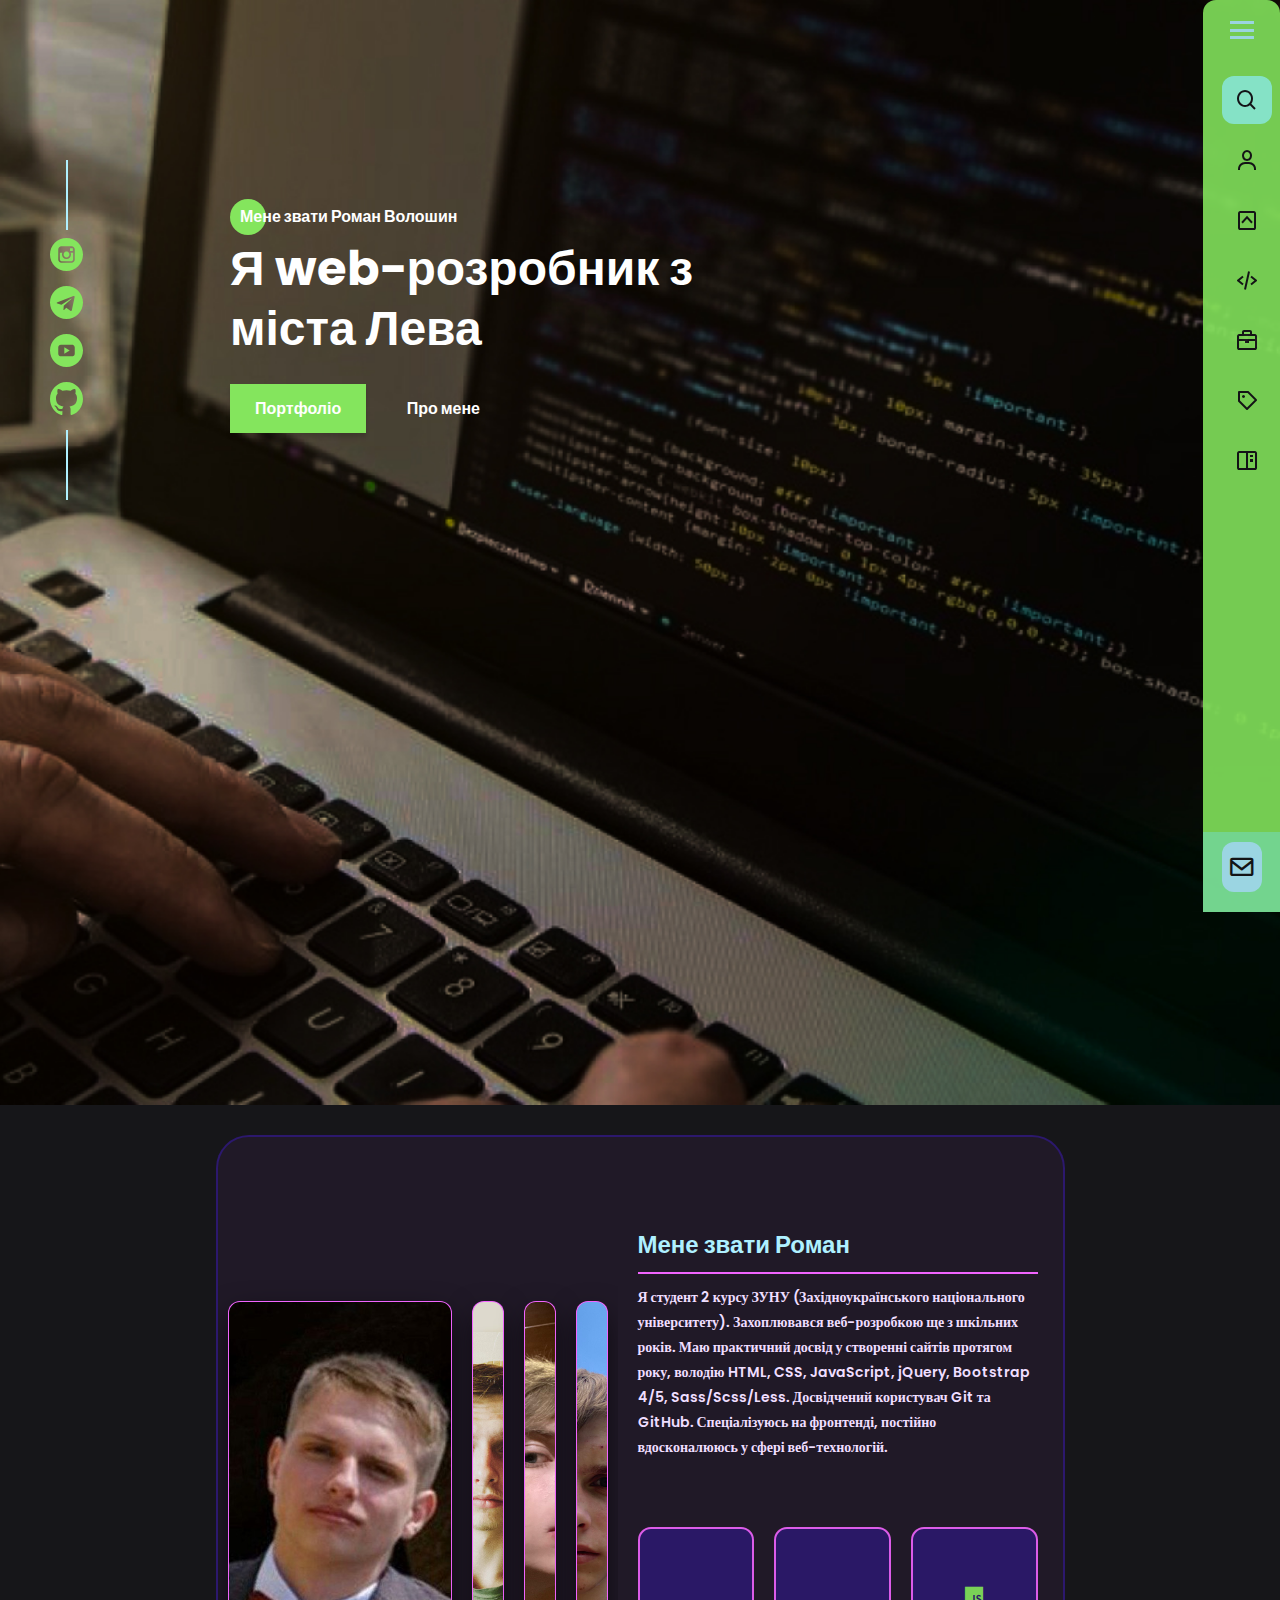
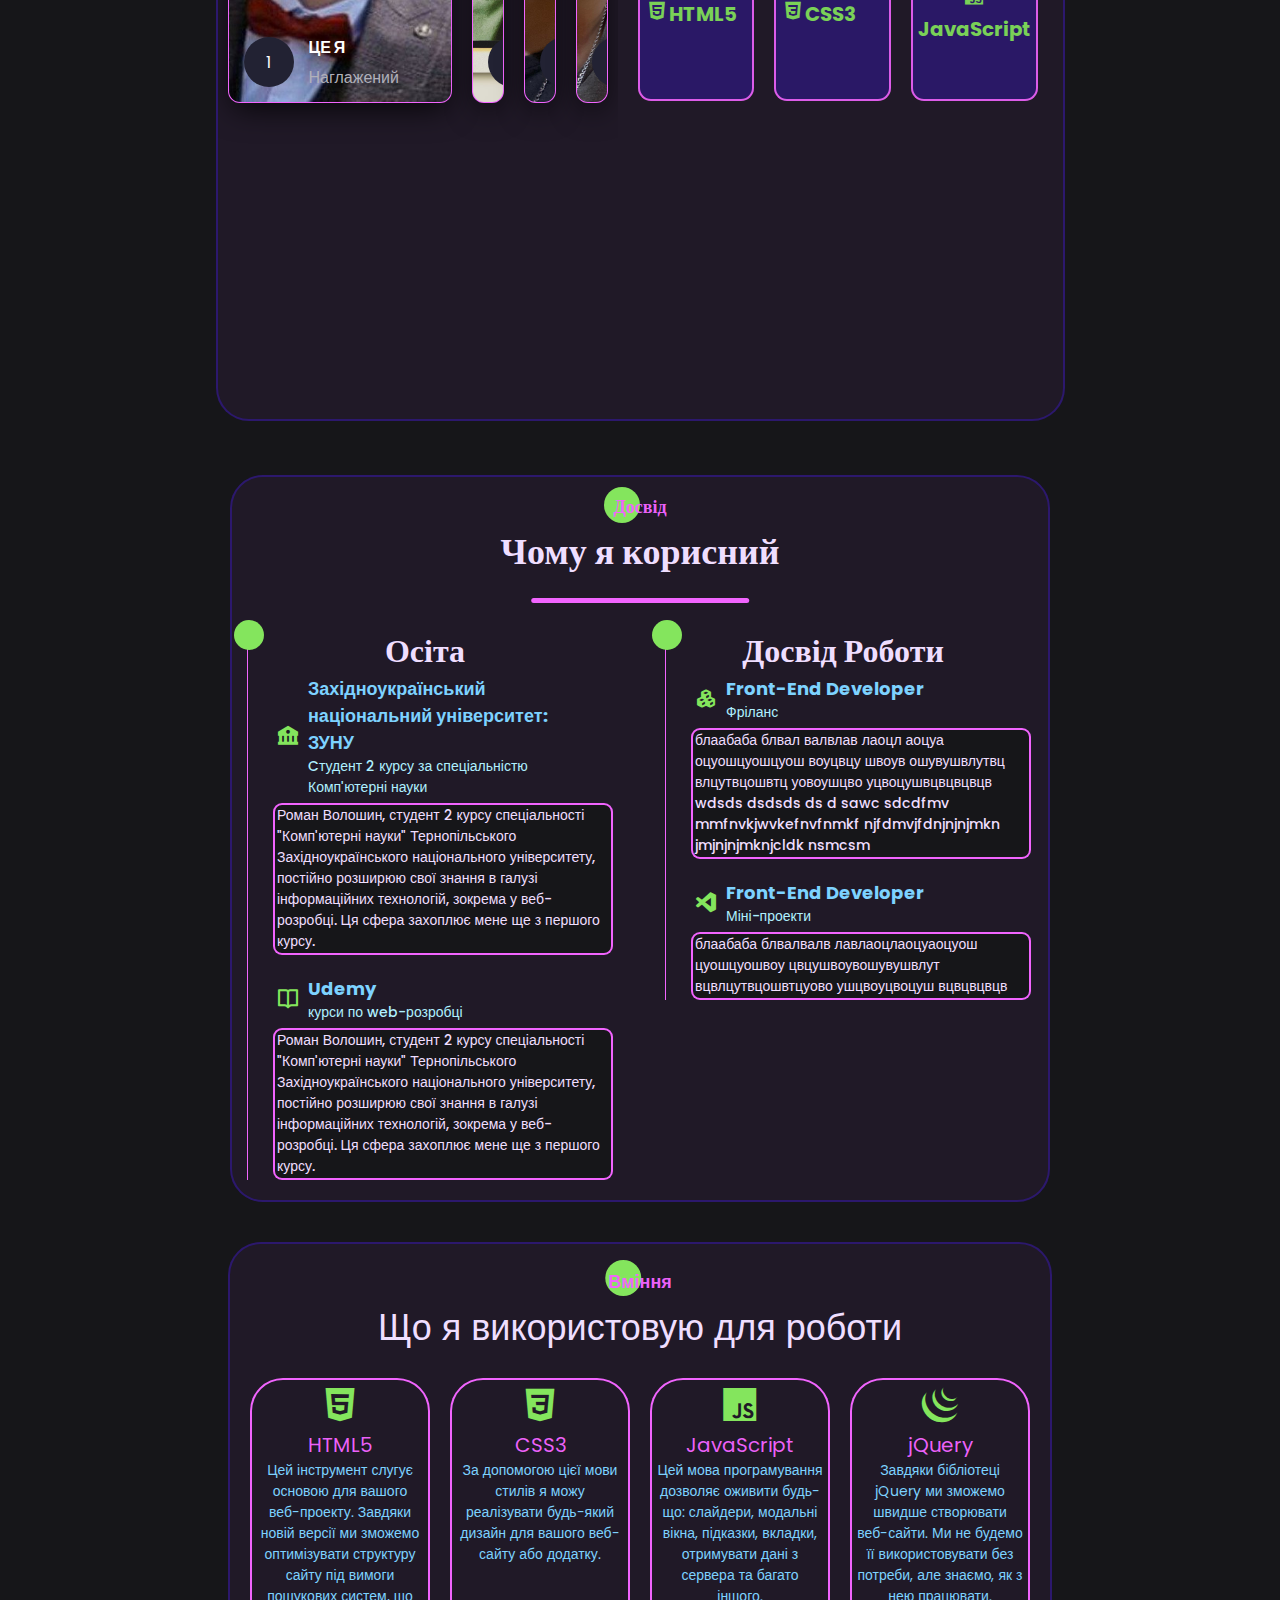
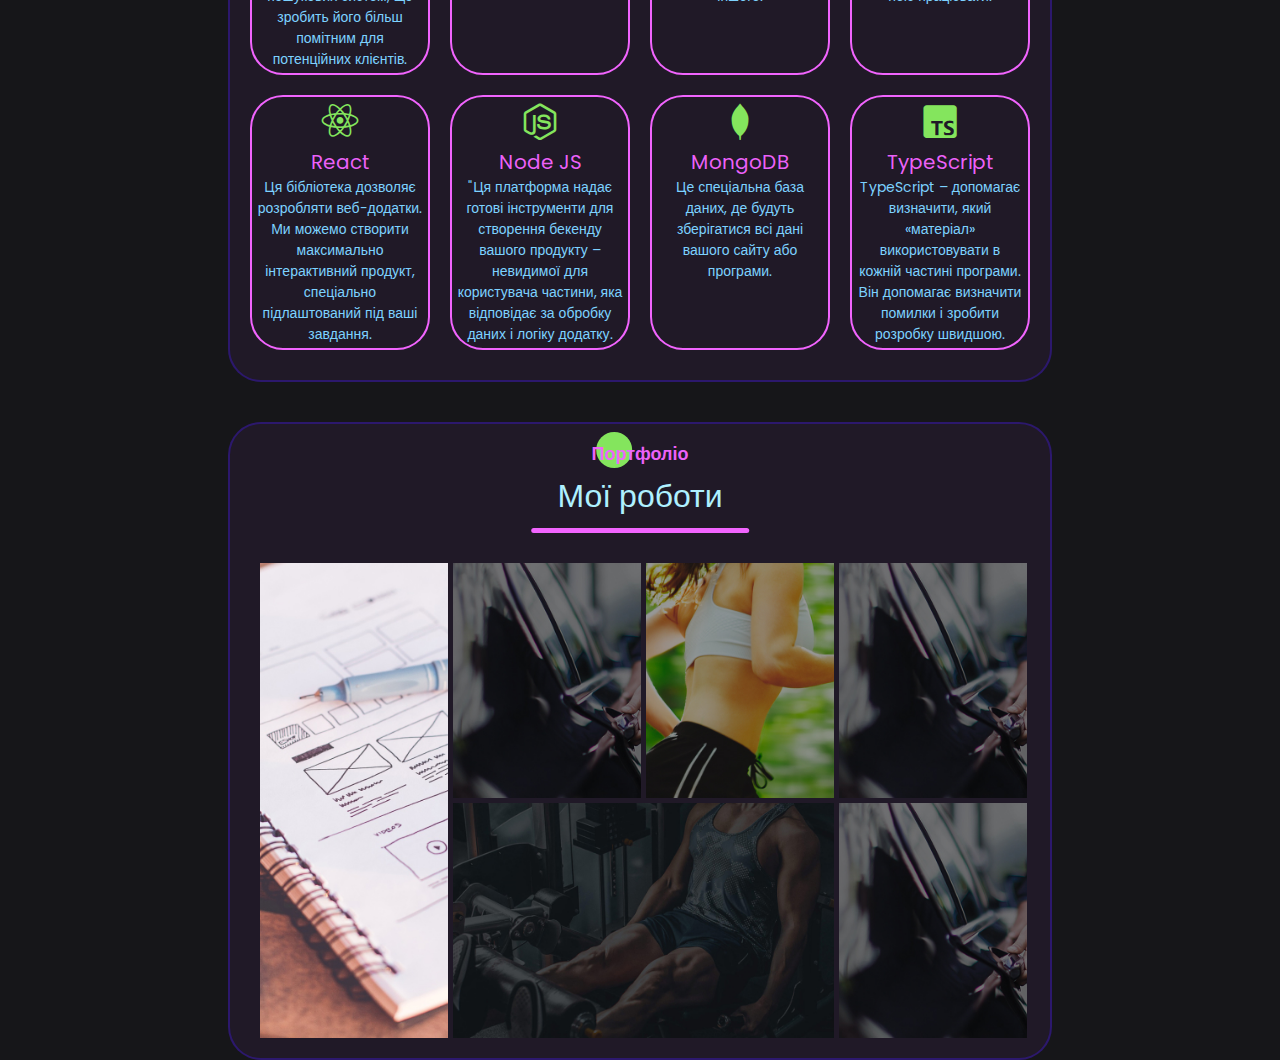
==== commit d5c43c69: "Add files via upload" ====
--- a/index.html
+++ b/index.html
@@ -1,4 +1,4 @@
-<!DOCTYPE html><html lang="en"><head><meta charset="UTF-8"><meta name="viewport" content="width=device-width,initial-scale=1"><title>Romyl</title><meta name="title" content="Моє портфоліо"><meta name="description" content="Тут ви можете ознайомитись з моїм портфоліо"><!-- Primary Meta Tags --><title>Всесвіт Романа: Фронтенд-розробка.</title><meta name="title" content="Всесвіт Романа: Фронтенд-розробка."><meta name="description" content="Привіт! Мене звати Роман, і я палко захоплююсь фронтенд-розробкою. У цьому портфоліо ви можете ознайомитися з моїми проектами, в яких я використовував HTML, CSS та JavaScript для створення динамічних та користувацько-орієнтованих веб-додатків."><!-- Open Graph / Facebook --><meta property="og:type" content="website"><meta property="og:url" content="https://romyl13.github.io/"><meta property="og:title" content="Всесвіт Романа: Фронтенд-розробка."><meta property="og:description" content="Привіт! Мене звати Роман, і я палко захоплююсь фронтенд-розробкою. У цьому портфоліо ви можете ознайомитися з моїми проектами, в яких я використовував HTML, CSS та JavaScript для створення динамічних та користувацько-орієнтованих веб-додатків."><meta property="og:image" content="https://metatags.io/images/meta-tags.png"><!-- Twitter --><meta property="twitter:card" content="summary_large_image"><meta property="twitter:url" content="https://romyl13.github.io/"><meta property="twitter:title" content="Всесвіт Романа: Фронтенд-розробка."><meta property="twitter:description" content="Привіт! Мене звати Роман, і я палко захоплююсь фронтенд-розробкою. У цьому портфоліо ви можете ознайомитися з моїми проектами, в яких я використовував HTML, CSS та JavaScript для створення динамічних та користувацько-орієнтованих веб-додатків."><meta property="twitter:image" content="https://metatags.io/images/meta-tags.png"><!-- Meta Tags Generated with https://metatags.io --><link rel="apple-touch-icon" sizes="57x57" href="icons/favicon/apple-icon-57x57.png"><link rel="apple-touch-icon" sizes="60x60" href="icons/favicon/apple-icon-60x60.png"><link rel="apple-touch-icon" sizes="72x72" href="icons/favicon/apple-icon-72x72.png"><link rel="apple-touch-icon" sizes="76x76" href="icons/favicon/apple-icon-76x76.png"><link rel="apple-touch-icon" sizes="114x114" href="icons/favicon/apple-icon-114x114.png"><link rel="apple-touch-icon" sizes="120x120" href="icons/favicon/apple-icon-120x120.png"><link rel="apple-touch-icon" sizes="144x144" href="icons/favicon/apple-icon-144x144.png"><link rel="apple-touch-icon" sizes="152x152" href="icons/favicon/apple-icon-152x152.png"><link rel="apple-touch-icon" sizes="180x180" href="icons/favicon/apple-icon-180x180.png"><link rel="icon" type="image/png" sizes="192x192" href="icons/favicon/android-icon-192x192.png"><link rel="icon" type="image/png" sizes="32x32" href="icons/favicon/favicon-32x32.png"><link rel="icon" type="image/png" sizes="96x96" href="icons/favicon/favicon-96x96.png"><link rel="icon" type="image/png" sizes="16x16" href="icons/favicon/favicon-16x16.png"><link rel="manifest" href="icons/favicon/manifest.json"><meta name="msapplication-TileColor" content="#ffffff"><meta name="msapplication-TileImage" content="icons/favicon/ms-icon-144x144.png"><meta name="theme-color" content="#ffffff"><link rel="stylesheet" href="css/style.min.css"><!-- BOXICONS CDN LINK --><link href="https://unpkg.com/boxicons@2.1.4/css/boxicons.min.css" rel="stylesheet"></head><body><aside class="sidepanel"><div class="sidepanel__divider"></div><a target="_blank" href="https://www.instagram.com/romyl_romulus/?next=%2F" class="sidepanel__link"><img src="icons/social/instagram.svg" alt="instagram"></a><!-- спосіб без картинки а за допомгою коду так трошки шидше але глаз погіршує --><a target="_blank" href="https://t.me/Ubermanchxzvc" class="sidepanel__link"><svg fill="#84E55D" width="33px" height="33px" viewBox="0 0 24.00 24.00" xmlns="http://www.w3.org/2000/svg" stroke="#84E55D" stroke-width="0.00024000000000000003"><g id="SVGRepo_bgCarrier" stroke-width="0"/><g id="SVGRepo_tracerCarrier" stroke-linecap="round" stroke-linejoin="round" stroke="#CCCCCC" stroke-width="0.43200000000000005"/><g id="SVGRepo_iconCarrier"><path d="m12 0c-6.627 0-12 5.373-12 12s5.373 12 12 12 12-5.373 12-12c0-6.627-5.373-12-12-12zm5.894 8.221-1.97 9.28c-.145.658-.537.818-1.084.508l-3-2.21-1.446 1.394c-.14.18-.357.295-.6.295-.002 0-.003 0-.005 0l.213-3.054 5.56-5.022c.24-.213-.054-.334-.373-.121l-6.869 4.326-2.96-.924c-.64-.203-.658-.64.135-.954l11.566-4.458c.538-.196 1.006.128.832.941z"/></g></svg></a><a target="_blank" href="https://www.youtube.com/@user-vq9jd1rf1r" class="sidepanel__link"><img src="icons/social/youtube.svg" alt="youtube"></a><a target="_blank" href="https://github.com/Romyl13" class="sidepanel__link"><img src="icons/social/github.svg" alt="github"></a><div class="sidepanel__divider"></div></aside><div class="nav"><div class="menu"><div class="menu__logo-content"><div class="menu__logo"><i class="bx bxl-visual-studio"></i><div class="menu__logo-name">Romyl</div></div><i class="bx bx-menu" id="btn"></i></div><ul class="menu__nav-list"><li><i class="bx bx-search"></i> <input type="text" placeholder="Пошук..."> <span class="menu__tooltip">Пошук</span></li><li><a href="#"><i class="bx bx-user"></i> <span class="menu__list-name">Я - Romyl</span> </a><span class="menu__tooltip">Я</span></li><li><a href="#"><i class="bx bx-chevron-up-square"></i> <span class="menu__list-name">Досвід</span> </a><span class="menu__tooltip">Досвід</span></li><li><a href="#"><i class="bx bx-code-alt"></i> <span class="menu__list-name">Вміння</span> </a><span class="menu__tooltip">Вміння</span></li><li><a href="#"><i class="bx bx-briefcase"></i> <span class="menu__list-name">Роботи</span> </a><span class="menu__tooltip">Роботи</span></li><li><a href="#"><i class="bx bx-purchase-tag"></i> <span class="menu__list-name">Ціни</span> </a><span class="menu__tooltip">Ціни</span></li><li><a href="#"><i class="bx bx-book-content"></i> <span class="menu__list-name">Контакти</span> </a><span class="menu__tooltip">Контакти</span></li></ul><div class="menu__profile-content"><div class="menu__profile"><div class="menu__profile-details"><img src="img/yourself/photoOfMe.jpg" alt="yourself"><div class="menu__name-job"><div class="menu__name">Роман Волошин</div><div class="menu__job">Web-розробник</div></div></div><i class="bx bx-envelope" id="log_out"></i></div></div></div></div><!-- <div class="menu">
+<!DOCTYPE html><html lang="en"><head><meta charset="UTF-8"><meta name="viewport" content="width=device-width,initial-scale=1"><title>Romyl</title><meta name="title" content="Моє портфоліо"><meta name="description" content="Тут ви можете ознайомитись з моїм портфоліо"><!-- Primary Meta Tags --><title>Всесвіт Романа: Фронтенд-розробка.</title><meta name="title" content="Всесвіт Романа: Фронтенд-розробка."><meta name="description" content="Привіт! Мене звати Роман, і я палко захоплююсь фронтенд-розробкою. У цьому портфоліо ви можете ознайомитися з моїми проектами, в яких я використовував HTML, CSS та JavaScript для створення динамічних та користувацько-орієнтованих веб-додатків."><!-- Open Graph / Facebook --><meta property="og:type" content="website"><meta property="og:url" content="https://romyl13.github.io/"><meta property="og:title" content="Всесвіт Романа: Фронтенд-розробка."><meta property="og:description" content="Привіт! Мене звати Роман, і я палко захоплююсь фронтенд-розробкою. У цьому портфоліо ви можете ознайомитися з моїми проектами, в яких я використовував HTML, CSS та JavaScript для створення динамічних та користувацько-орієнтованих веб-додатків."><meta property="og:image" content="https://raw.githubusercontent.com/Romyl13/romyl13.github.io/main/img/it_notebook_1.jpg"><!-- Twitter --><meta property="twitter:card" content="summary_large_image"><meta property="twitter:url" content="https://romyl13.github.io/"><meta property="twitter:title" content="Всесвіт Романа: Фронтенд-розробка."><meta property="twitter:description" content="Привіт! Мене звати Роман, і я палко захоплююсь фронтенд-розробкою. У цьому портфоліо ви можете ознайомитися з моїми проектами, в яких я використовував HTML, CSS та JavaScript для створення динамічних та користувацько-орієнтованих веб-додатків."><meta property="twitter:image" content="https://raw.githubusercontent.com/Romyl13/romyl13.github.io/main/img/it_notebook_1.jpg"><!-- Meta Tags Generated with https://metatags.io --><link rel="apple-touch-icon" sizes="57x57" href="icons/favicon/apple-icon-57x57.png"><link rel="apple-touch-icon" sizes="60x60" href="icons/favicon/apple-icon-60x60.png"><link rel="apple-touch-icon" sizes="72x72" href="icons/favicon/apple-icon-72x72.png"><link rel="apple-touch-icon" sizes="76x76" href="icons/favicon/apple-icon-76x76.png"><link rel="apple-touch-icon" sizes="114x114" href="icons/favicon/apple-icon-114x114.png"><link rel="apple-touch-icon" sizes="120x120" href="icons/favicon/apple-icon-120x120.png"><link rel="apple-touch-icon" sizes="144x144" href="icons/favicon/apple-icon-144x144.png"><link rel="apple-touch-icon" sizes="152x152" href="icons/favicon/apple-icon-152x152.png"><link rel="apple-touch-icon" sizes="180x180" href="icons/favicon/apple-icon-180x180.png"><link rel="icon" type="image/png" sizes="192x192" href="icons/favicon/android-icon-192x192.png"><link rel="icon" type="image/png" sizes="32x32" href="icons/favicon/favicon-32x32.png"><link rel="icon" type="image/png" sizes="96x96" href="icons/favicon/favicon-96x96.png"><link rel="icon" type="image/png" sizes="16x16" href="icons/favicon/favicon-16x16.png"><link rel="manifest" href="icons/favicon/manifest.json"><meta name="msapplication-TileColor" content="#ffffff"><meta name="msapplication-TileImage" content="icons/favicon/ms-icon-144x144.png"><meta name="theme-color" content="#ffffff"><link rel="stylesheet" href="css/style.min.css"><!-- BOXICONS CDN LINK --><link href="https://unpkg.com/boxicons@2.1.4/css/boxicons.min.css" rel="stylesheet"></head><body><aside class="sidepanel"><div class="sidepanel__divider"></div><a target="_blank" href="https://www.instagram.com/romyl_romulus/?next=%2F" class="sidepanel__link"><img src="icons/social/instagram.svg" alt="instagram"></a><!-- спосіб без картинки а за допомгою коду так трошки шидше але глаз погіршує --><a target="_blank" href="https://t.me/Ubermanchxzvc" class="sidepanel__link"><svg fill="#84E55D" width="33px" height="33px" viewBox="0 0 24.00 24.00" xmlns="http://www.w3.org/2000/svg" stroke="#84E55D" stroke-width="0.00024000000000000003"><g id="SVGRepo_bgCarrier" stroke-width="0"/><g id="SVGRepo_tracerCarrier" stroke-linecap="round" stroke-linejoin="round" stroke="#CCCCCC" stroke-width="0.43200000000000005"/><g id="SVGRepo_iconCarrier"><path d="m12 0c-6.627 0-12 5.373-12 12s5.373 12 12 12 12-5.373 12-12c0-6.627-5.373-12-12-12zm5.894 8.221-1.97 9.28c-.145.658-.537.818-1.084.508l-3-2.21-1.446 1.394c-.14.18-.357.295-.6.295-.002 0-.003 0-.005 0l.213-3.054 5.56-5.022c.24-.213-.054-.334-.373-.121l-6.869 4.326-2.96-.924c-.64-.203-.658-.64.135-.954l11.566-4.458c.538-.196 1.006.128.832.941z"/></g></svg></a><a target="_blank" href="https://www.youtube.com/@user-vq9jd1rf1r" class="sidepanel__link"><img src="icons/social/youtube.svg" alt="youtube"></a><a target="_blank" href="https://github.com/Romyl13" class="sidepanel__link"><img src="icons/social/github.svg" alt="github"></a><div class="sidepanel__divider"></div></aside><div class="nav"><div class="menu"><div class="menu__logo-content"><div class="menu__logo"><i class="bx bxl-visual-studio"></i><div class="menu__logo-name">Romyl</div></div><i class="bx bx-menu" id="btn"></i></div><ul class="menu__nav-list"><li class="one"><i class="bx bx-search"></i> <input type="text" placeholder="Пошук..."> <span class="menu__tooltip">Пошук</span></li><li><a href="#"><i class="bx bx-user"></i> <span class="menu__list-name">Я - Romyl</span> </a><span class="menu__tooltip">Я</span></li><li><a href="#"><i class="bx bx-chevron-up-square"></i> <span class="menu__list-name">Досвід</span> </a><span class="menu__tooltip">Досвід</span></li><li><a href="#"><i class="bx bx-code-alt"></i> <span class="menu__list-name">Вміння</span> </a><span class="menu__tooltip">Вміння</span></li><li><a href="#"><i class="bx bx-briefcase"></i> <span class="menu__list-name">Роботи</span> </a><span class="menu__tooltip">Роботи</span></li><li><a href="#"><i class="bx bx-purchase-tag"></i> <span class="menu__list-name">Ціни</span> </a><span class="menu__tooltip">Ціни</span></li><li><a href="#"><i class="bx bx-book-content"></i> <span class="menu__list-name">Контакти</span> </a><span class="menu__tooltip">Контакти</span></li></ul><div class="menu__profile-content"><div class="menu__profile"><div class="menu__profile-details"><img src="img/yourself/photoOfMe.jpg" alt="yourself"><div class="menu__name-job"><div class="menu__name">Роман Волошин</div><div class="menu__job">Web-розробник</div></div></div><i class="bx bx-envelope" id="log_out"></i></div></div></div></div><!-- <div class="menu">
         <div class="menu__block">
             <div class="menu__close">
                 <svg width="29" height="30" viewBox="0 0 29 30" fill="none" xmlns="http://www.w3.org/2000/svg">
@@ -26,8 +26,8 @@
 
         </div>
         <div class="menu__overlay"></div>
-    </div> --><div class="contact"><div class="contact__menu"><div class="contact__tittle">Зв'язатися зі мною:</div><div class="contact__social"><div class="contact__social-item"><a class="contact__link" href="tel:+380660573733" target="_blank"><i class="bx bx-mobile"></i> </a><a href="tel:+380660573733" target="_blank"><div class="contact__link-text">Мій номер</div></a></div><div class="contact__social-item"><a class="contact__link" href="mailto:anonum345@gmail.com"><i class="bx bx-envelope"></i> </a><a href="mailto:anonum345@gmail.com" target="_blank"><div class="contact__link-text">Моя Пошта</div></a></div><div class="contact__social-item"><a class="contact__link" href="https://t.me/Ubermanchxzvc" target="_blank"><i class="bx bxl-telegram"></i> </a><a href="https://t.me/Ubermanchxzvc" target="_blank"><div class="contact__link-text">Telegram</div></a></div><div class="contact__social-item"><a class="contact__link" href="https://www.instagram.com/romyl_romulus/?next=%2F" target="_blank"><i class="bx bxl-instagram"></i> </a><a href="https://www.instagram.com/romyl_romulus/?next=%2F" target="_blank"><div class="contact__link-text">Instagram</div></a></div></div><button class="contact__button-exit"><i class="bx bx-exit"></i></button></div></div><section class="promo"><!-- <div class="hamburger"> --><!-- <span></span><span class="hamburger_long"></span><span></span>
-        </div> --><div class="container"><div class="title title_small promo__circle">Мене звати Роман Волошин</div><h1 class="title title_large promo__title">Я web-розробник з міста Лева</h1><div class="promo__buttons"><a href="#" class="promo__link button">Портфоліо</a> <a href="#aboutMe" class="promo__link">Про мене</a></div></div></section><section class="aboutMe" id="aboutMe"><div class="container"><div class="aboutMe__wrapper"><div class="aboutMe__photo"><div class="aboutMe__slider"><input type="radio" name="slide" id="c1" checked="checked"> <label for="c1" class="aboutMe__card"><div class="aboutMe__row"><div class="aboutMe__icon">1</div><div class="aboutMe__dscr"><h4>Це я</h4><p>Наглажений</p></div></div></label> <input type="radio" name="slide" id="c2"> <label for="c2" class="aboutMe__card"><div class="aboutMe__row"><div class="aboutMe__icon">2</div><div class="aboutMe__dscr"><h4>І це тоже я</h4><p>Домашній</p></div></div></label> <input type="radio" name="slide" id="c3"> <label for="c3" class="aboutMe__card"><div class="aboutMe__row"><div class="aboutMe__icon">3</div><div class="aboutMe__dscr"><h4>Впринципі це тоже я</h4><p>Побрився</p></div></div></label> <input type="radio" name="slide" id="c4"> <label for="c4" class="aboutMe__card"><div class="aboutMe__row"><a href="https://www.instagram.com/romyl_romulus/?next=%2F" target="_blank" class="aboutMe__icon">4</a><div class="aboutMe__dscr"><a href="https://www.instagram.com/romyl_romulus/?next=%2F" target="_blank"><h4>Нажми</h4></a><a href="https://www.instagram.com/romyl_romulus/?next=%2F" target="_blank"><p>Жми там інста моя</p></a></div></div></label></div></div><div class="aboutMe__present"><h2 class="aboutMe__name">Мене звати Роман</h2><div class="aboutMe__divider"></div><span class="aboutMe__text">Я студент 2 курсу ЗУНУ (Західноукраїнського національного університету). Захоплювався веб-розробкою ще з шкільних років. Маю практичний досвід у створенні сайтів протягом року, володію HTML, CSS, JavaScript, jQuery, Bootstrap 4/5, Sass/Scss/Less. Досвідчений користувач Git та GitHub. Спеціалізуюсь на фронтенді, постійно вдосконалююсь у сфері веб-технологій.</span></div><div class="aboutMe__skill"><div class="aboutMe__skill-one"><h3><i class="bx bxl-html5" style="color:#84e55d"></i>HTML5</h3><span class="aboutMe__text small">HTML5 - це ніби скелет веб-сторінки: він визначає, які елементи (заголовки, параграфи, зображення тощо) будуть на сторінці і як вони будуть розташовані.</span></div><div class="aboutMe__skill-two"><h3><i class="bx bxl-css3" style="color:#84e55d"></i>CSS3</h3><span class="aboutMe__text small">CSS3 – це інструмент для створення красивих інтер'єрів для веб-сторінок. За допомогою нього можна вибирати кольори, шрифти, розташування елементів і багато іншого.</span></div><div class="aboutMe__skill-three"><h3><i class="bx bxl-javascript" style="color:#84e55d"></i>JavaScript</h3><span class="aboutMe__text small">JavaScript – це мова програмування, яка додає інтерактивність та динаміку до статичних веб-сторінок. JavaScript надає веб-сторінці життя та функціональність.</span></div></div></div></div></section><!-- <section class="aboutMe" id="aboutMe">
+    </div> --><div class="contact"><div class="contact__menu"><div class="contact__tittle">Зв'язатися зі мною:</div><div class="contact__social"><div class="contact__social-item"><a class="contact__link" href="tel:+380660573733" target="_blank"><i class="bx bx-mobile"></i> </a><a href="tel:+380660573733" target="_blank"><div class="contact__link-text">Мій номер</div></a></div><div class="contact__social-item"><a class="contact__link" href="mailto:anonum345@gmail.com"><i class="bx bx-envelope"></i> </a><a href="mailto:anonum345@gmail.com" target="_blank"><div class="contact__link-text">Моя Пошта</div></a></div><div class="contact__social-item"><a class="contact__link" href="https://t.me/Ubermanchxzvc" target="_blank"><i class="bx bxl-telegram"></i> </a><a href="https://t.me/Ubermanchxzvc" target="_blank"><div class="contact__link-text">Telegram</div></a></div><div class="contact__social-item"><a class="contact__link" href="https://www.instagram.com/romyl_romulus/?next=%2F" target="_blank"><i class="bx bxl-instagram"></i> </a><a href="https://www.instagram.com/romyl_romulus/?next=%2F" target="_blank"><div class="contact__link-text">Instagram</div></a></div></div><div class="contact__social_mobile"><a class="contact__link" href="mailto:anonum345@gmail.com"><i class="bx bx-envelope"></i> </a><a class="contact__link" href="tel:+380660573733" target="_blank"><i class="bx bx-mobile"></i> </a><a class="contact__link" href="https://t.me/Ubermanchxzvc" target="_blank"><i class="bx bxl-telegram"></i> </a><a class="contact__link" href="https://www.instagram.com/romyl_romulus/?next=%2F" target="_blank"><i class="bx bxl-instagram"></i></a></div><button class="contact__button-exit"><i class="bx bx-exit"></i></button></div></div><section class="promo"><!-- <div class="hamburger"> --><!-- <span></span><span class="hamburger_long"></span><span></span>
+        </div> --><div class="container"><div class="title title_small promo__circle">Мене звати Роман Волошин</div><h1 class="title title_large promo__title">Я web-розробник з міста Лева</h1><div class="promo__buttons"><a href="#" class="promo__link button">Портфоліо</a> <a href="#aboutMe" class="promo__link">Про мене</a></div></div></section><section class="aboutMe" id="aboutMe"><div class="container"><div class="aboutMe__text-mobile"><div class="one-mobile">Мене звати Роман</div><div class="two-mobile">Я студент 2 курсу ЗУНУ. Захоплююсь веб-розробкою ще з шкільних років.</div></div><div class="aboutMe__wrapper"><div class="aboutMe__photo"><div class="aboutMe__slider"><input type="radio" name="slide" id="c1" checked="checked"> <label for="c1" class="aboutMe__card"><div class="aboutMe__row"><div class="aboutMe__icon">1</div><div class="aboutMe__dscr"><h4>Це я</h4><p>Наглажений</p></div></div></label> <input type="radio" name="slide" id="c2"> <label for="c2" class="aboutMe__card"><div class="aboutMe__row"><div class="aboutMe__icon">2</div><div class="aboutMe__dscr"><h4>І це тоже я</h4><p>Домашній</p></div></div></label> <input type="radio" name="slide" id="c3"> <label for="c3" class="aboutMe__card"><div class="aboutMe__row"><div class="aboutMe__icon">3</div><div class="aboutMe__dscr"><h4>Впринципі це тоже я</h4><p>Побрився</p></div></div></label> <input type="radio" name="slide" id="c4"> <label for="c4" class="aboutMe__card four"><div class="aboutMe__row"><a href="https://www.instagram.com/romyl_romulus/?next=%2F" target="_blank" class="aboutMe__icon">4</a><div class="aboutMe__dscr"><a href="https://www.instagram.com/romyl_romulus/?next=%2F" target="_blank"><h4>Нажми</h4></a><a href="https://www.instagram.com/romyl_romulus/?next=%2F" target="_blank"><p>Жми там інста моя</p></a></div></div></label></div></div><div class="aboutMe__present"><h2 class="aboutMe__name">Мене звати Роман</h2><div class="aboutMe__divider"></div><span class="aboutMe__text">Я студент 2 курсу ЗУНУ (Західноукраїнського національного університету). Захоплювався веб-розробкою ще з шкільних років. Маю практичний досвід у створенні сайтів протягом року, володію HTML, CSS, JavaScript, jQuery, Bootstrap 4/5, Sass/Scss/Less. Досвідчений користувач Git та GitHub. Спеціалізуюсь на фронтенді, постійно вдосконалююсь у сфері веб-технологій.</span></div><div class="aboutMe__skill"><div class="aboutMe__skill-one"><h3><i class="bx bxl-html5" style="color:#84e55d"></i>HTML5</h3><span class="aboutMe__text small">HTML5 - це ніби скелет веб-сторінки: він визначає, які елементи (заголовки, параграфи, зображення тощо) будуть на сторінці і як вони будуть розташовані.</span></div><div class="aboutMe__skill-two"><h3><i class="bx bxl-css3" style="color:#84e55d"></i>CSS3</h3><span class="aboutMe__text small">CSS3 – це інструмент для створення красивих інтер'єрів для веб-сторінок. За допомогою нього можна вибирати кольори, шрифти, розташування елементів і багато іншого.</span></div><div class="aboutMe__skill-three"><h3><i class="bx bxl-javascript" style="color:#84e55d"></i>JavaScript</h3><span class="aboutMe__text small">JavaScript – це мова програмування, яка додає інтерактивність та динаміку до статичних веб-сторінок. JavaScript надає веб-сторінці життя та функціональність.</span></div></div></div></div></section><!-- <section class="aboutMe" id="aboutMe">
         <div class="container">
             <div class="aboutMe__wrapper">
                 <div class="aboutMe__photo">
@@ -48,4 +48,101 @@
             </div>
         </div>
     </section>
-     --><section class="resume" id="resume"><div class="container"><div class="resume__descr"><h2 class="resume__tittle"><a class="resume__tittle-small" href="#resume">Досвід</a></h2><span class="resume__text-big">Чому я корисний</span><div class="aboutMe__divider"></div><div class="resume__wrapper"><div class="resume__column one"><h3 class="resume__tittle-big">Осіта</h3><ul><li><div class="resume__item"><div class="resume__item-head"><div class="resume__item-icon"><i class="bx bxs-bank" style="color:#84e55d"></i></div><h4 class="resume__title_small">Західноукраїнський національний університет: ЗУНУ</h4><div class="resume__text_small">Cтудент 2 курсу за спеціальністю Комп'ютерні науки</div></div><div class="resume__body">Роман Волошин, студент 2 курсу спеціальності "Комп'ютерні науки" Тернопільського Західноукраїнського національного університету, постійно розширюю свої знання в галузі інформаційних технологій, зокрема у веб-розробці. Ця сфера захоплює мене ще з першого курсу.</div></div></li><li><div class="resume__item"><div class="resume__item-head"><div class="resume__item-icon"><i class="bx bx-book-open" style="color:#84e55d"></i></div><h4 class="resume__title_small">Udemy</h4><div class="resume__text_small">курси по web-розробці</div></div><div class="resume__body">Роман Волошин, студент 2 курсу спеціальності "Комп'ютерні науки" Тернопільського Західноукраїнського національного університету, постійно розширюю свої знання в галузі інформаційних технологій, зокрема у веб-розробці. Ця сфера захоплює мене ще з першого курсу.</div></div></li></ul></div><div class="resume__column two"><h3 class="resume__tittle-big">Досвід Роботи</h3><ul><li><div class="resume__item"><div class="resume__item-head"><div class="resume__item-icon"><i class="bx bxs-component" style="color:#84e55d"></i></div><h4 class="resume__title_small">Front-End Developer</h4><div class="resume__text_small">Фріланс</div></div><div class="resume__body">блаабаба блвал валвлав лаоцл аоцуа оцуошцуошцуош воуцвцу швоув ошувушвлутвц влцутвцошвтц уовоушцво уцвоцушвцвцвцвцв wdsds dsdsds ds d sawc sdcdfmv mmfnvkjwvkefnvfnmkf njfdmvjfdnjnjnjmkn jmjnjnjmknjcldk nsmcsm</div></div></li><li><div class="resume__item"><div class="resume__item-head"><div class="resume__item-icon"><i class="bx bxl-visual-studio" style="color:#84e55d"></i></div><h4 class="resume__title_small">Front-End Developer</h4><div class="resume__text_small">Міні-проекти</div></div><div class="resume__body">блаабаба блвалвалв лавлаоцлаоцуаоцуош цуошцуошвоу цвцушвоувошувушвлут вцвлцутвцошвтцуово ушцвоуцвоцуш вцвцвцвцв</div></div></li></ul></div></div></div></div></section><section class="skill" id="skill"><div class="container"><h2 class="skill__myskill">Вміння</h2><div class="skill__tittle_big">Що я використовую для роботи</div><div class="aboutMe__divider"></div><div class="skill__wrapper"><ul><li><div class="skill__item_first"><i class="bx bxl-html5" style="color:#84e55d"></i></div><div class="skill__item_second">HTML5</div><div class="skill__item_third">Цей інструмент слугує основою для вашого веб-проекту. Завдяки новій версії ми зможемо оптимізувати структуру сайту під вимоги пошукових систем, що зробить його більш помітним для потенційних клієнтів.</div></li><li><div class="skill__item_first"><i class="bx bxl-css3" style="color:#84e55d"></i></div><div class="skill__item_second">CSS3</div><div class="skill__item_third">За допомогою цієї мови стилів я можу реалізувати будь-який дизайн для вашого веб-сайту або додатку.</div></li><li><div class="skill__item_first"><i class="bx bxl-javascript" style="color:#84e55d"></i></div><div class="skill__item_second">JavaScript</div><div class="skill__item_third">Цей мова програмування дозволяє оживити будь-що: слайдери, модальні вікна, підказки, вкладки, отримувати дані з сервера та багато іншого.</div></li><li><div class="skill__item_first"><i class="bx bxl-jquery" style="color:#84e55d"></i></div><div class="skill__item_second">jQuery</div><div class="skill__item_third">Завдяки бібліотеці jQuery ми зможемо швидше створювати веб-сайти. Ми не будемо її використовувати без потреби, але знаємо, як з нею працювати.</div></li><li><div class="skill__item_first two"><i class="bx bxl-react" style="color:#84e55d"></i></div><div class="skill__item_second">React</div><div class="skill__item_third">Ця бібліотека дозволяє розробляти веб-додатки. Ми можемо створити максимально інтерактивний продукт, спеціально підлаштований під ваші завдання.</div></li><li><div class="skill__item_first two"><i class="bx bxl-nodejs" style="color:#84e55d"></i></div><div class="skill__item_second">Node JS</div><div class="skill__item_third">"Ця платформа надає готові інструменти для створення бекенду вашого продукту – невидимої для користувача частини, яка відповідає за обробку даних і логіку додатку.</div></li><li><div class="skill__item_first two"><i class="bx bxl-mongodb" style="color:#84e55d"></i></div><div class="skill__item_second">MongoDB</div><div class="skill__item_third">Це спеціальна база даних, де будуть зберігатися всі дані вашого сайту або програми.</div></li><li><div class="skill__item_first two"><i class="bx bxl-typescript" style="color:#84e55d"></i></div><div class="skill__item_second">TypeScript</div><div class="skill__item_third">TypeScript – допомагає визначити, який «матеріал» використовувати в кожній частині програми. Він допомагає визначити помилки і зробити розробку швидшою.</div></li></ul></div></div></section><section class="portfolio" id="portfolio"><div class="container"><h2 class="portfolio__tittle_small">Портфоліо</h2><h3 class="portfolio__tittle_big">Мої роботи</h3><div class="aboutMe__divider"></div><div class="portfolio__wrapper"><a class="one" href=""><img src="img/myJob/plans.jpg" alt=""></a><a href="/uber"><img src="img/myJob/uber.jpg" alt="uber"></a><a href="/puls"><img src="img/myJob/pulse.jpg" alt="pusle"></a><a href=""><img src="img/myJob/uber.jpg" alt=""></a><a class="two" href="/kropp"><img src="img/myJob/kropp.jpg" alt="kropp"></a><a class="three" href=""><img src="img/myJob/uber.jpg" alt=""></a></div></div></section><section class="price" id="price"><div class="container"><h2 class="price__h2">Прайс-лист</h2><div class="aboutMe__divider"></div><div class="price__wrapper"><ul><li><div class="price__service">Landing-page</div><div class="price__cost">від 300 грн</div><div class="price__what">Односторінковий сайт для презентації послуг/товарів/...</div></li><li><div class="price__service">Корпоративний сайт</div><div class="price__cost">від 800грн</div><div class="price__what">Сайт для вашого бізнесу чи компанії</div></li><li><div class="price__service">Інтернет-магазин</div><div class="price__cost">від 1500 грн</div><div class="price__what">Інстурмент для ваших продаж в мережі</div></li><li><div class="price__service">Web-додаток</div><div class="price__cost">від хз скільки до хз скільки</div><div class="price__what">додаток в середині браузера для комфорту</div></li><li><div class="price__service">Android/IOS додаток</div><div class="price__cost">від коли навчусь</div><div class="price__what">Додаток для любої OC</div></li><li><div class="price__service">Дизайн</div><div class="price__cost">Коли навчусь тоді подивимось</div><div class="price__what">Створення дизайну для вашого сайту</div></li></ul></div><div class="price__effect"><div class="price__ring one"></div><div class="price__ring two"></div><div class="price__ring three"></div></div></div></section><section class="contacts"><div class="container"><h2 class="contacts__title">Контакти</h2><div class="contacts__subtitle">Зв'язатися зі мною</div><div class="aboutMe__divider"></div><div class="contacts__wrapper"><a href="https://www.instagram.com/romyl_romulus/?next=%2F" target="_blank" class="contacts__photo"><img src="img/yourself/lastPhotoOfMe.jpg" alt="myPhoto"></a><div class="contacts__descr"><div class="contacts__subtitle_small">Будь-яким зручним для вас способом:</div><div class="contacts__social"><a target="_blank" href="tel:+380660573743" class="contacts__link"><i class="bx bxl-gmail" style="color:#84e55d"></i>Пошта</a> <a target="_blank" href="mailto:svinka34555@gmail.com" class="contacts__link"><i class="bx bxs-phone-call" style="color:#84e55d"></i>Телефон</a> <a target="_blank" href="https://t.me/Ubermanchxzvc" class="contacts__link"><i class="bx bxl-telegram" style="color:#84e55d"></i>Телеграм</a> <a target="_blank" href="https://www.instagram.com/romyl_romulus/?next=%2F" class="contacts__link"><i class="bx bxl-instagram-alt" style="color:#84e55d"></i>Інстаграм</a></div><div class="contacts__subtitle_small">Або залиштe ваші дані і я сам з вами зв'яжусь:</div><form action="#" class="contacts__form"><div class="contacts__input"><input required name="name" id="name" type="text"> <label for="name">Ваше ім'я</label></div><div class="contacts__input"><input required name="email" id="email" type="email"> <label for="email">Ваша пошта</label></div><div class="contacts__textarea"><textarea name="text" id="text"></textarea> <label for="text">Ваше повідомлення</label></div><div class="contacts__triggers"><button class="button">Надіслати сповіщення</button><div class="contacts__policy"><input required type="checkbox"> <span>Я згідний(а) з <a href="/policy.html">політикою конфиденціальності</a></span></div></div></form></div></div></div></section><script src="js/script.js"></script></body></html>+     --><section class="resume" id="resume"><div class="container"><div class="resume__descr"><h2 class="resume__tittle"><a class="resume__tittle-small" href="#resume">Досвід</a></h2><span class="resume__text-big">Чому я корисний</span><div class="aboutMe__divider"></div><div class="resume__wrapper"><div class="resume__column one"><h3 class="resume__tittle-big">Осіта</h3><ul><li><div class="resume__item"><div class="resume__item-head"><div class="resume__item-icon"><i class="bx bxs-bank" style="color:#84e55d"></i></div><h4 class="resume__title_small">Західноукраїнський національний університет: ЗУНУ</h4><div class="resume__text_small">Cтудент 2 курсу за спеціальністю Комп'ютерні науки</div></div><div class="resume__body">Роман Волошин, студент 2 курсу спеціальності "Комп'ютерні науки" Тернопільського Західноукраїнського національного університету, постійно розширюю свої знання в галузі інформаційних технологій, зокрема у веб-розробці. Ця сфера захоплює мене ще з першого курсу.</div></div></li><li><div class="resume__item"><div class="resume__item-head"><div class="resume__item-icon"><i class="bx bx-book-open" style="color:#84e55d"></i></div><h4 class="resume__title_small">Udemy</h4><div class="resume__text_small">курси по web-розробці</div></div><div class="resume__body">Роман Волошин, студент 2 курсу спеціальності "Комп'ютерні науки" Тернопільського Західноукраїнського національного університету, постійно розширюю свої знання в галузі інформаційних технологій, зокрема у веб-розробці. Ця сфера захоплює мене ще з першого курсу.</div></div></li></ul></div><div class="resume__column two"><h3 class="resume__tittle-big">Досвід Роботи</h3><ul><li><div class="resume__item"><div class="resume__item-head"><div class="resume__item-icon"><i class="bx bxs-component" style="color:#84e55d"></i></div><h4 class="resume__title_small">Front-End Developer</h4><div class="resume__text_small">Фріланс</div></div><div class="resume__body">блаабаба блвал валвлав лаоцл аоцуа оцуошцуошцуош воуцвцу швоув ошувушвлутвц влцутвцошвтц уовоушцво уцвоцушвцвцвцвцв wdsds dsdsds ds d sawc sdcdfmv mmfnvkjwvkefnvfnmkf njfdmvjfdnjnjnjmkn jmjnjnjmknjcldk nsmcsm</div></div></li><li><div class="resume__item"><div class="resume__item-head"><div class="resume__item-icon"><i class="bx bxl-visual-studio" style="color:#84e55d"></i></div><h4 class="resume__title_small">Front-End Developer</h4><div class="resume__text_small">Міні-проекти</div></div><div class="resume__body">блаабаба блвалвалв лавлаоцлаоцуаоцуош цуошцуошвоу цвцушвоувошувушвлут вцвлцутвцошвтцуово ушцвоуцвоцуш вцвцвцвцв</div></div></li></ul></div></div></div></div></section><section class="skill" id="skill"><div class="container"><h2 class="skill__myskill">Вміння</h2><div class="skill__tittle_big">Що я використовую для роботи</div><div class="aboutMe__divider"></div><div class="skill__wrapper"><ul><li><div class="skill__item_first"><i class="bx bxl-html5" style="color:#84e55d"></i></div><div class="skill__item_second">HTML5</div><div class="skill__item_third">Цей інструмент слугує основою для вашого веб-проекту. Завдяки новій версії ми зможемо оптимізувати структуру сайту під вимоги пошукових систем, що зробить його більш помітним для потенційних клієнтів.</div></li><li><div class="skill__item_first"><i class="bx bxl-css3" style="color:#84e55d"></i></div><div class="skill__item_second">CSS3</div><div class="skill__item_third">За допомогою цієї мови стилів я можу реалізувати будь-який дизайн для вашого веб-сайту або додатку.</div></li><li><div class="skill__item_first"><i class="bx bxl-javascript" style="color:#84e55d"></i></div><div class="skill__item_second">JavaScript</div><div class="skill__item_third">Цей мова програмування дозволяє оживити будь-що: слайдери, модальні вікна, підказки, вкладки, отримувати дані з сервера та багато іншого.</div></li><li><div class="skill__item_first"><i class="bx bxl-jquery" style="color:#84e55d"></i></div><div class="skill__item_second">jQuery</div><div class="skill__item_third">Завдяки бібліотеці jQuery ми зможемо швидше створювати веб-сайти. Ми не будемо її використовувати без потреби, але знаємо, як з нею працювати.</div></li><li><div class="skill__item_first two"><i class="bx bxl-react" style="color:#84e55d"></i></div><div class="skill__item_second">React</div><div class="skill__item_third">Ця бібліотека дозволяє розробляти веб-додатки. Ми можемо створити максимально інтерактивний продукт, спеціально підлаштований під ваші завдання.</div></li><li><div class="skill__item_first two"><i class="bx bxl-nodejs" style="color:#84e55d"></i></div><div class="skill__item_second">Node JS</div><div class="skill__item_third">"Ця платформа надає готові інструменти для створення бекенду вашого продукту – невидимої для користувача частини, яка відповідає за обробку даних і логіку додатку.</div></li><li><div class="skill__item_first two"><i class="bx bxl-mongodb" style="color:#84e55d"></i></div><div class="skill__item_second">MongoDB</div><div class="skill__item_third">Це спеціальна база даних, де будуть зберігатися всі дані вашого сайту або програми.</div></li><li><div class="skill__item_first two"><i class="bx bxl-typescript" style="color:#84e55d"></i></div><div class="skill__item_second">TypeScript</div><div class="skill__item_third">TypeScript – допомагає визначити, який «матеріал» використовувати в кожній частині програми. Він допомагає визначити помилки і зробити розробку швидшою.</div></li></ul></div></div></section><section class="portfolio" id="portfolio"><div class="container"><h2 class="portfolio__tittle_small">Портфоліо</h2><h3 class="portfolio__tittle_big">Мої роботи</h3><div class="aboutMe__divider"></div><div class="portfolio__wrapper"><a class="one" href=""><img src="img/myJob/plans.jpg" alt=""></a><a href="/uber"><img src="img/myJob/uber.jpg" alt="uber"></a><a href="/puls"><img src="img/myJob/pulse.jpg" alt="pusle"></a><a href=""><img src="img/myJob/uber.jpg" alt=""></a><a class="two" href="/kropp"><img src="img/myJob/kropp.jpg" alt="kropp"></a><a class="three" href=""><img src="img/myJob/uber.jpg" alt=""></a></div></div></section><!-- 
+    <section class="price" id="price">
+        <div class="container">
+            <h2 class="price__h2">Прайс-лист</h2>
+            <div class="aboutMe__divider"></div>
+            <div class="price__wrapper">
+                <ul>
+                    <li>
+                        <div class="price__service">Landing-page</div>
+                        <div class="price__cost">від 300 грн</div>
+                        <div class="price__what">Односторінковий сайт для презентації послуг/товарів/...</div>
+                    </li>
+                    <li>
+                        <div class="price__service">Корпоративний сайт</div>
+                        <div class="price__cost">від 800грн</div>
+                        <div class="price__what">Сайт для вашого бізнесу чи компанії</div>
+                    </li>
+                    <li>
+                        <div class="price__service">Інтернет-магазин</div>
+                        <div class="price__cost">від 1500 грн</div>
+                        <div class="price__what">Інстурмент для ваших продаж в мережі</div>
+                    </li>
+                    <li>
+                        <div class="price__service">Web-додаток</div>
+                        <div class="price__cost">від хз скільки до хз скільки</div>
+                        <div class="price__what">додаток в середині браузера для комфорту</div>
+                    </li>
+                    <li>
+                        <div class="price__service">Android/IOS додаток</div>
+                        <div class="price__cost">від коли навчусь</div>
+                        <div class="price__what">Додаток для любої OC</div>
+                    </li>
+                    <li>
+                        <div class="price__service">Дизайн</div>
+                        <div class="price__cost">Коли навчусь тоді подивимось</div>
+                        <div class="price__what">Створення дизайну для вашого сайту</div>
+                    </li>
+                </ul>
+            </div>
+            <div class="price__effect">
+                <div class="price__ring one"></div>
+                <div class="price__ring two"></div>
+                <div class="price__ring three"></div>
+            </div>
+        </div>
+    </section>
+
+
+    
+    <section class="contacts">
+        <div class="container">
+            <h2 class="contacts__title">Контакти</h2>
+            <div class="contacts__subtitle">Зв'язатися зі мною</div>
+            <div class="aboutMe__divider"></div>
+            <div class="contacts__wrapper">
+                <a href="https://www.instagram.com/romyl_romulus/?next=%2F" target="_blank" class="contacts__photo">
+                    <img src="img/yourself/lastPhotoOfMe.jpg" alt="myPhoto">
+                </a>
+                <div class="contacts__descr">
+                    <div class="contacts__subtitle_small">Будь-яким зручним для вас способом:</div>
+                    <div class="contacts__social">
+                        <a target="_blank" href="tel:+380660573743" class="contacts__link"><i class='bx bxl-gmail' style='color:#84e55d' ></i>Пошта</a>
+                        <a target="_blank" href="mailto:svinka34555@gmail.com" class="contacts__link"><i class='bx bxs-phone-call' style='color:#84e55d' ></i>Телефон</a>
+                        <a target="_blank" href="https://t.me/Ubermanchxzvc" class="contacts__link"><i class='bx bxl-telegram' style='color:#84e55d' ></i>Телеграм</a>
+                        <a target="_blank" href="https://www.instagram.com/romyl_romulus/?next=%2F" class="contacts__link"><i class='bx bxl-instagram-alt' style='color:#84e55d' ></i>Інстаграм</a>
+                    </div>
+                    
+                    <div class="contacts__subtitle_small">Або залиштe ваші дані і я сам з вами зв'яжусь:</div>
+
+
+                    <form  action="https://formspree.io/f/mldrbaay"
+                    method="POST"
+                    enctype="multipart/form-data" id="contactForm" class="contacts__form">
+                        <div class="contacts__input">
+                            <input required name="name" id="name" type="text">
+                            <label for="name">Ваше ім'я</label>
+                        </div>
+                        <div class="contacts__input">
+                            <input required name="email" id="email" type="email">
+                            <label for="email">Ваша пошта</label>
+                        </div>
+                        <div class="contacts__textarea">
+                            <textarea name="message" id="text"></textarea>
+                            <label for="text">Ваше повідомлення</label>
+                        </div>
+                        <div class="contacts__triggers">
+                            <button type="submit" class="button">Надіслати сповіщення</button>
+                            <div class="contacts__policy">
+                                <input required type="checkbox">
+                                <span>Я згідний(а) з <a href="/policy.html">політикою конфиденціальності</a></span>
+                            </div>
+                        </div>
+                    </form>
+                </div>
+            </div>
+        </div>
+    </section>
+ --><script src="js/script.js"></script></body></html>--- a/css/style.min.css
+++ b/css/style.min.css
@@ -1 +1 @@
-@import url(https://fonts.googleapis.com/css2?family=Poppins:wght@500;700&display=swap);@keyframes beat{0%{background-position:0 50%}50%{background-position:100% 50%}100%{background-position:0 50%}}*{font-family:Poppins,sans-serif;margin:0;padding:0}a{text-decoration:none;color:#000}ul{list-style:none}html{scroll-behavior:smooth}.container{width:1140px;height:100vh;margin:0 auto}.nav{position:relative;width:100%;overflow:hidden}.text{font-family:Poppins;font-weight:600;font-size:16px;line-height:21px;color:#e9dfdf}.promo{min-height:100vh;position:relative;background:url(../img/it_notebook.jpg) no-repeat 50%/cover;padding-top:205px}.promo__title{width:535px;margin-top:10px}.promo__buttons{margin-top:25px;display:flex;width:250px;align-items:center;justify-content:space-between}.promo__link{color:#fff;font-weight:700;transition:all .27s ease}.promo__link:hover{color:#c9ffff;transform:scale(1.25)}.promo__circle{position:relative;padding-left:10px;z-index:2;cursor:pointer}.promo__circle::before{content:"";width:36px;height:36px;background:#84e55d;position:absolute;border-radius:100%;z-index:-1;top:-25%;left:0;transition:all .3s ease}.promo__circle:hover::before{transform:scale(1.3)}.hamburger{position:absolute;top:20px;right:30px;height:23px;display:flex;flex-direction:column;justify-content:space-between;align-items:flex-end;cursor:pointer}.hamburger span{display:block;width:30px;height:3px;background-color:#84e55d}.hamburger span.hamburger_long{width:36px}.title{font-weight:700;font-size:36px;line-height:60px;color:#fff}.title_small{font-size:16px;line-height:24px}.title_large{font-size:48px}.title_verySmall{font-size:14px;line-height:21px}.button{max-height:45px;background:#84e55d;box-shadow:0 4px 4px rgba(0,0,0,.15);padding:12px 25px;transition:all .27s ease}.button:hover{color:#c9ffff;transform:scale(1.25)}.sidepanel{display:flex;height:340px;flex-direction:column;justify-content:space-between;align-items:center;position:fixed;z-index:3;top:160px;left:50px}.sidepanel__divider{width:2px;height:70px;background-color:#aff0ff}.sidepanel__link{transition:all .27s ease}.sidepanel__link img{max-width:33px;max-height:33px}.sidepanel__link:hover{color:#c9ffff;transform:scale(1.25)}.menu{z-index:100;position:fixed;top:0;right:0;height:100vh;width:3.8vw;background:#84e55d;border-radius:13px;padding:6px 14px;opacity:.89;transition:all .5s ease}.menu .bx-menu{transition:all .5s ease}.menu .menu__list-name{opacity:0;pointer-events:none;transition:all .5s ease}.menu__tooltip{display:block;position:absolute;right:225px;top:0;transform:translate(-50%,-50%);border-radius:6px;height:35px;width:88px;line-height:35px;text-align:center;background:#fff;box-shadow:0 5px 10px rgba(0,0,0,.2);transition:0s;opacity:0;pointer-events:none}.menu__profile-content{position:absolute;color:#161619;bottom:0;left:0;width:100%}.menu__profile-content .menu__profile{position:relative;padding:10px 6px;height:60px;background:#82efa1;transition:all .4s ease}.menu__profile-content .menu__profile #log_out{cursor:pointer;position:absolute;bottom:20px;left:50%;transform:translateX(-50%);min-width:40px;background:#aff0ff;line-height:50px;font-size:28px;border-radius:12px;text-align:center;transition:all .4s ease}.menu__profile-content .menu__profile #log_out:hover{color:rgba(242,100,255,.9960784314);background:#7dd2ff}.menu__profile-content .menu__profile-details{display:flex;align-items:center;opacity:0;pointer-events:none;white-space:nowrap;transition:all .5s ease}.menu__profile-content .menu__profile-details img{height:45px;width:45px;-o-object-fit:cover;object-fit:cover;border-radius:12px}.menu__profile-content .menu__profile-details .menu__name-job{margin-left:10px}.menu__profile-content .menu__profile-details .menu__name-job .menu__name{font-size:18px;font-weight:500;color:#161619}.menu__profile-content .menu__profile-details .menu__name-job .menu__job{font-size:14px;font-weight:400;color:#161619}.menu__logo{color:#aff0ff;display:flex;height:50px;width:100%;align-items:center;opacity:0;pointer-events:none;transition:all .5s ease}.menu__logo i{font-size:28px;margin-right:5px}.menu__logo-name{font-size:20px;font-weight:400}.menu #btn{cursor:pointer;position:absolute;color:#aff0ff;left:50%;top:5px;font-size:36px;height:50px;width:50px;text-align:center;line-height:50px;transform:translateX(-50%)}.menu ul{margin-top:20px}.menu ul li{position:relative;height:60px;width:100%;margin:0 5px;list-style:none;line-height:50px}.menu ul li:hover .menu__tooltip{transition:all .3s ease;top:50%;opacity:1;right:44%}.menu ul li i{cursor:pointer;height:50px;min-width:50px;border-radius:12px;line-height:50px;text-align:center}.menu ul li .bx-search{position:absolute;z-index:99;color:#161619;font-size:24px;transition:all .5s ease}.menu ul li input{position:absolute;height:80%;max-width:0%;left:0;top:0;border-radius:12px;outline:0;border:none;background:#97ffe0;padding-left:50px;font-size:18px;color:#161619;transition:all .5s ease}.menu ul li a{color:#161619;display:flex;align-items:center;text-decoration:none;border-radius:12px;transition:all .4s ease;font-size:24px;white-space:nowrap;width:65%}.menu ul li a i{height:50px;min-width:50px;border-radius:12px;line-height:50px;text-align:center}.menu ul li a:hover{width:79%;color:rgba(44,25,112,.968627451);background:#aff0ff}.menu.active{width:240px}.menu.active .menu__profile{background:#82efa1;border-radius:12px}.menu.active .menu__profile #log_out{left:88%;background:0 0}.menu.active .menu__profile-details{opacity:1;pointer-events:auto}.menu.active .menu__list-name{opacity:1;pointer-events:auto}.menu.active .menu__logo{opacity:1;pointer-events:none}.menu.active #btn{left:90%}.menu.active ul li a{width:77%}.menu.active ul li:hover .menu__tooltip{transition:all .5s ease;top:50%;opacity:1;right:79%}.menu.active ul li .bx-search:hover{background:#7dd2ff;color:rgba(242,100,255,.9960784314)}.menu.active ul li .bx-search .menu__tooltip{display:none}.menu.active ul li input{max-width:79%}.contact{position:absolute;transition:all .5s ease}.contact i{font-size:40px;cursor:pointer;transition:all .3s ease}.contact i:hover{transition:all .27s ease-in-out}.contact i:hover:hover{color:#e7a9ff;transform:scale(1.25)}.contact__link-text{background:#aff0ff;border-radius:13px;transition:all .27s ease-in-out}.contact__link-text:hover{color:#fca7ff;transform:scale(1.05)}.contact__tittle{font-size:36px;text-align:center;margin-bottom:6px}.contact__link{display:flex;justify-content:center;font-size:36px;margin-bottom:13px}.contact__button-exit{position:relative;left:50%;transform:translateX(-50%);top:7%;display:flex;justify-content:center;align-items:center;background:#84e55d;border:1px solid #84e55d;border-radius:100%}.contact__button-exit i{font-size:50px}.contact__social{display:flex;justify-content:space-around;align-items:center}.contact__social-item{border:2px solid #84e55d;background:#aff0ff;border-radius:13px;padding:4px;transition:all .27s ease-in-out}.contact__social-item:hover{transition:all .27s ease-in-out}.contact__social-item:hover:hover{color:#e7a9ff;transform:scale(1.25)}.contact .contact__menu{display:none;position:fixed;top:50%;left:50%;transform:translate(-50%,-50%);background-color:#fff;border-radius:17px;box-shadow:0 2px 4px rgba(0,0,0,.2);padding:20px;z-index:999}.contact .contact__menu.active{background:#84e55d;opacity:.89;width:50vw;height:30vh;display:block;transition:all .5s ease}.aboutMe{background:#161619;height:100vh;padding-top:30px}.aboutMe .container{display:block;background-color:#201927;border:2px solid rgba(44,25,112,.968627451);border-radius:33px;padding:0 25px 0 0;height:98vh}.aboutMe__wrapper{display:grid;grid-template-columns:1fr 1fr;grid-template-rows:300px 250px;-moz-column-gap:20px;column-gap:20px;padding-top:10vh}.aboutMe__photo{position:relative;grid-row:1/3;border-radius:17px;overflow:hidden}.aboutMe__photo .aboutMe__slider{display:flex;justify-content:center;align-items:center;width:100%;height:100%}.aboutMe__photo img{width:100%;height:auto;border:1px solid rgba(242,100,255,.9960784314);border-radius:17px}.aboutMe__skill{display:grid;grid-template-columns:repeat(3,1fr);color:#84e55d;-moz-column-gap:20px;column-gap:20px;perspective:1000px}.aboutMe__skill-one,.aboutMe__skill-three,.aboutMe__skill-two{display:grid;text-align:center;cursor:pointer;grid-template-columns:repeat(2,1fr);grid-template-rows:15% 85%;background:rgba(44,25,112,.968627451);padding:5px 5px;border:2px solid rgba(242,100,255,.9960784314);border-radius:13px;transition:transform .3s}.aboutMe__skill-one:hover,.aboutMe__skill-three:hover,.aboutMe__skill-two:hover{transform:scale(1.1)}.aboutMe__skill-one h3,.aboutMe__skill-three h3,.aboutMe__skill-two h3{grid-column:1/3}.aboutMe__skill-one span,.aboutMe__skill-three span,.aboutMe__skill-two span{grid-column:1/3}.aboutMe__skill i{font-size:24px}.aboutMe__divider{width:100%;height:2px;background-color:rgba(242,100,255,.9960784314);margin:10px 0}.aboutMe__text{font-family:Poppins;font-weight:600;font-size:18px;line-height:21px;color:#efdeff}.aboutMe .small{font-size:14px}.aboutMe__name{color:#aff0ff}.aboutMe .aboutMe__card{width:80px;height:400px;border-radius:.75rem;background-size:cover;background-position:center;cursor:pointer;overflow:hidden;border:1px solid rgba(242,100,255,.9960784314);margin:0 10px;display:flex;align-items:flex-end;transition:width .6s cubic-bezier(.28,-.03,0,.99);box-shadow:0 10px 30px -5px rgba(0,0,0,.8)}.aboutMe .aboutMe__card>.aboutMe__row{color:#fff;display:flex;flex-wrap:nowrap}.aboutMe .aboutMe__icon{background:#223;color:#fff;border-radius:50%;width:50px;display:flex;justify-content:center;align-items:center;margin:15px}.aboutMe .aboutMe__dscr{display:flex;justify-content:center;flex-direction:column;overflow:hidden;height:80px;width:520px;opacity:0;transform:translateY(30px);transition:opacity .3s ease,transform .3s ease}.aboutMe .aboutMe__dscr p{color:#b0b0ba;padding-top:5px}.aboutMe .aboutMe__dscr h4{text-transform:uppercase}.aboutMe input{display:none}.aboutMe input:checked+label{width:600px}.aboutMe input:checked+label .aboutMe__dscr{opacity:1;transform:translateY(0)}.aboutMe .aboutMe__card[for=c1]{background-image:url(/img/yourself/photoOfMe.jpg)}.aboutMe .aboutMe__card[for=c2]{background-image:url(/img/yourself/me_home.jpg)}.aboutMe .aboutMe__card[for=c3]{background-image:url(/img/yourself/me_sexy.jpg)}.aboutMe .aboutMe__card[for=c4]{background-image:url(/img/yourself/me_sky.jpg)}.resume{background:#161619;height:100vh;padding-top:40px}.resume .container{display:block;background-color:#201927;border:2px solid rgba(44,25,112,.968627451);border-radius:33px;height:98vh}.resume__item{margin:0 0 0 40px}.resume__tittle{padding-top:10px}.resume__wrapper{display:grid;grid-template-columns:repeat(2,1fr);text-align:left;-moz-column-gap:2.5vw;column-gap:2.5vw}.resume__descr{text-align:center}.resume__descr .aboutMe__divider{position:relative;left:50%;transform:translateX(-50%);height:.5vh;border-radius:100px;margin:16px 0 24px 0;width:17vw}.resume__tittle-small{position:relative;padding-top:10px;text-align:center;font-family:Poppins;font-weight:700;font-size:18px;line-height:24px;color:rgba(242,100,255,.9960784314);z-index:2;cursor:pointer}.resume__tittle-small::before{content:"";width:36px;height:36px;background:#84e55d;position:absolute;border-radius:100%;z-index:-1;top:9%;left:-17%;transition:all .6s ease}.resume__tittle-small:hover::before{transform:scale(1.9)}.resume__text-big{font-family:Poppins;font-weight:700;font-size:36px;line-height:60px;color:#efdeff}.resume__item-head{width:500px;display:grid;grid-template-columns:repeat(2,40px 500px)}.resume__item-head .resume__text_small{grid-column:2/3;grid-row:2/4}.resume .resume__tittle-big{font-family:Poppins;text-align:center;font-size:32px;font-weight:700;color:#efdeff;position:relative;cursor:pointer}.resume .resume__tittle-big::before{content:"";width:36px;height:36px;background:#84e55d;position:absolute;border-radius:100%;z-index:-1;top:-25%;left:0;transition:all .3s ease}.resume .resume__tittle-big:hover::before{transform:scale(1.3)}.resume .resume__tittle-big:before{z-index:0;height:14px;width:14px;top:50%;transform:translateY(-50%);left:3%;z-index:1}.resume .resume__item-icon{display:flex;justify-content:center;align-items:center;grid-row:1/4;z-index:2}.resume .resume__item-icon i{margin:0 auto;font-size:24px;transition:all .3s ease}.resume .resume__item-icon i:hover{transform:scale(1.4) rotate(50deg)}.resume .resume__item-icon i::after{content:"";width:30px;height:1px;position:absolute;top:11%;transform:translateY(-50%);left:4%;z-index:-1;background-color:rgba(242,100,255,.9960784314)}.resume .resume__item-icon i:hover::after{content:" ";opacity:0}.resume .resume__title_small{height:22px;font-size:18px;font-weight:700;color:#7dd2ff}.resume .resume__text_small{font-size:14px;font-weight:500;color:#aff0ff}.resume .resume__body{margin:7px 13px 38px 29px;padding:.5px 0 .5px 2px;border:2px solid rgba(242,100,255,.9960784314);border-radius:9px;background-color:#161619;font-size:18px;font-weight:500;color:#efdeff}.resume ul{list-style-type:none;position:relative}.resume ul li{position:relative}.resume ul::after{content:"";width:1px;height:109%;position:absolute;top:-5%;left:4%;z-index:0;background-color:rgba(242,100,255,.9960784314)}.skill{background:#161619;height:100vh;padding-top:40px}.skill .skill__wrapper ul li{display:grid;grid-template-rows:repeat(1,50px 30px 1fr);border:2px solid rgba(242,100,255,.9960784314);border-radius:33px;transition:transform .5s ease,background-color .2s ease;transform-style:preserve-3d;perspective:1000px;position:relative;background-color:#201927;overflow:hidden}.skill .skill__item_first,.skill .skill__item_second,.skill .skill__item_third{transition:transform .2s ease}.skill .container{display:block;background-color:#201927;border:2px solid rgba(44,25,112,.968627451);border-radius:33px;height:98vh}.skill__myskill{position:relative;text-align:center;padding:24px 0 5px 0;color:rgba(242,100,255,.9960784314);font-size:18px;font-weight:600;transition:all .6s ease;z-index:2}.skill__myskill::before{content:"";width:36px;height:36px;background:#84e55d;position:absolute;border-radius:100%;z-index:-1;top:30%;left:48%;transform:translateX(-52%);transition:all .6s ease}.skill__myskill:hover::before{transform:scale(2.2)}.skill__tittle_big{text-align:center;font-size:36px;color:#efdeff}.skill__wrapper{padding:3px 20px}.skill__wrapper ul{display:grid;grid-template-columns:repeat(4,1fr);row-gap:40px;-moz-column-gap:40px;column-gap:40px}.skill__wrapper ul li{display:grid;grid-template-rows:repeat(1,50px 30px 1fr);border:2px solid rgba(242,100,255,.9960784314);border-radius:33px}.skill__wrapper ul li .skill__item_first{display:flex;align-items:center;justify-content:center;transition:transform .3s ease}.skill__wrapper ul li .skill__item_first i{font-size:44px;transition:all .6s ease}.skill__wrapper ul li .skill__item_first i:hover{transform:scale(1.3) rotate(-30deg)}.skill__wrapper ul li .skill__item_first.two i:hover{transform:scale(1.3) rotate(30deg)}.skill__wrapper ul li .skill__item_second{font-size:20px;text-align:center;color:rgba(242,100,255,.9960784314);transition:transform .3s ease}.skill__wrapper ul li .skill__item_third{text-align:center;font-size:15px;color:#7dd2ff;padding:0 6px 3px 6px;transition:transform .3s ease}.skill .aboutMe__divider{position:relative;width:33vw;height:1%;border-radius:33px;background-color:#7dd2ff;left:50%;transform:translateX(-50%);margin:10px 0 20px 0}.portfolio{background:#161619;height:100vh;padding-top:40px;text-align:center}.portfolio h2{font-size:18px;color:rgba(242,100,255,.9960784314);font-weight:600;padding:16px 0 0 0;position:relative;z-index:1;transition:all .5s ease}.portfolio h2::before{content:"";width:36px;height:36px;background:#84e55d;position:absolute;border-radius:100%;z-index:-1;top:-25%;left:0;transition:all .3s ease}.portfolio h2:hover::before{transform:scale(1.3)}.portfolio h2:hover::before{transform:scale(1.4)}.portfolio h2::before{left:46%;transform:translateX(-30%);top:19%}.portfolio h3{font-size:32px;color:#aff0ff;font-weight:500;padding:5px 0 8px 0}.portfolio .container{display:block;background-color:#201927;border:2px solid rgba(44,25,112,.968627451);border-radius:33px;height:98vh;width:1200px}.portfolio .aboutMe__divider{position:relative;left:50%;transform:translateX(-50%);height:.6vh;border-radius:99px;margin:0;width:17vw;transition:all .3s ease}.portfolio .aboutMe__divider:hover{width:21vw;background-color:#7dd2ff}.portfolio__wrapper{position:relative;left:50%;transform:translateX(-50%);margin:30px 15px 10px 15px;display:grid;grid-template:repeat(2,280px)/repeat(4,280px);grid-auto-rows:280px;gap:5px}.portfolio__wrapper .one{grid-row:1/3;grid-column:1/2}.portfolio__wrapper .two{grid-row:2/3;grid-column:2/3}.portfolio__wrapper .two img{width:565px;height:280px}.portfolio__wrapper .three{grid-column:4/5}.portfolio__wrapper a{transition:all .5s ease}.portfolio__wrapper a:hover{transform:scale(1.03);filter:brightness(1.15) blur(.5px) grayscale(10%) hue-rotate(13deg)}.portfolio__wrapper a:hover img{border-radius:17px}.portfolio__wrapper a img{transition:all .6s ease}.price{background:#161619;height:100vh;padding-top:40px;text-align:center}.price .container{display:block;background-color:#201927;border:2px solid rgba(44,25,112,.968627451);border-radius:33px;height:98vh;width:1200px}.price h2{position:relative;padding-left:10px;z-index:2;color:rgba(242,100,255,.9960784314);margin:30px 0 5px 0;cursor:pointer}.price h2::before{content:"";width:36px;height:36px;background:#84e55d;position:absolute;border-radius:100%;z-index:-1;top:-25%;left:0;transition:all .3s ease}.price h2:hover::before{transform:scale(1.3)}.price h2::before{left:49.5%;top:-5%;transition:all .5s ease}.price h2:hover::before{transform:scale(2.3)}.price .aboutMe__divider{position:relative;left:50%;transform:translateX(-50%);margin-top:30px;width:400px}.price__wrapper{margin-top:40px;margin-left:50px}.price__wrapper ul{display:grid;grid-template:repeat(3,auto)/repeat(2,auto);justify-content:space-around}.price__wrapper ul li{display:grid;grid-template:repeat(2,auto)/repeat(2,auto);justify-items:start;margin-bottom:25px;font-size:17px;color:#7dd2ff;cursor:pointer}.price__wrapper ul li .price__service{font-weight:600;color:rgba(242,100,255,.9960784314);transition:all .5s ease}.price__wrapper ul li .price__service:hover{transform:scale(1.3)}.price__wrapper ul li .price__cost{color:#efdeff;transition:all .5s ease}.price__wrapper ul li .price__cost:hover{transform:scale(1.2)}.price__wrapper ul li .price__what{grid-column:1/3;transition:all .5s ease}.price__wrapper ul li .price__what:hover{transform:scale(1.1)}.price .price__effect{display:flex;justify-content:center;position:absolute;left:44%;transform:translateX(-50%);margin-top:100px}.price .price__effect .price__ring.two{animation:animate2 4s linear infinite;animation-delay:-3s;border-top:4px solid rgba(0,0,0,0);border-left:4px solid #e41cf8}.price .price__effect .price__ring.two::before{content:" ";position:absolute;top:initial;bottom:12px;left:12px;border-radius:50%;width:15px;height:15px;background:#e41cf8;box-shadow:0 0 0 5px rgba(228,28,248,.2),0 0 0 10px rgba(228,28,248,.1333333333),0 0 0 20px rgba(228,28,248,.0666666667),0 0 20px #e41cf8,0 0 50px #e41cf8}.price .price__effect .price__ring.three{animation:animate2 4s linear infinite;animation-delay:-1s;border-top:4px solid rgba(0,0,0,0);border-left:4px solid #93ff2d}@keyframes animate2{0%{transform:rotate(360deg)}100%{transform:rotate(0)}}.price .price__effect .price__ring.three::before{content:" ";position:absolute;top:initial;bottom:12px;left:12px;border-radius:50%;width:15px;height:15px;background:#93ff2d;box-shadow:0 0 0 5px rgba(147,255,45,.2),0 0 0 10px rgba(147,255,45,.1333333333),0 0 0 20px rgba(147,255,45,.0666666667),0 0 20px #93ff2d,0 0 50px #93ff2d}.price .price__effect .price__ring{position:relative;left:50%;transform:translateX(-50%);width:120px;height:120px;border:4px solid rgba(0,0,0,0);border-radius:50%;margin:-30px;border-top:4px solid #24ecff;animation:animate 4s linear infinite}@keyframes animate{0%{transform:rotate(0)}100%{transform:rotate(360deg)}}.price .price__effect .price__ring::before{content:" ";position:absolute;top:12px;right:12px;border-radius:50%;width:15px;height:15px;background:#24ecff;box-shadow:0 0 0 5px rgba(36,236,255,.2),0 0 0 10px rgba(36,236,255,.1333333333),0 0 0 20px rgba(36,236,255,.0666666667),0 0 20px #24ecff,0 0 50px #24ecff}.contacts{background:#161619;height:100vh;padding-top:40px;text-align:center}.contacts img{border:4px solid #aff0ff;border-radius:33px;transition:all .7s ease;animation:border 7s linear infinite}@keyframes border{0%{border-color:#aff0ff}20%{border-color:#82efa1}40%{border-color:#7dd2ff}60%{border-color:rgba(242,100,255,.9960784314)}80%{border-color:rgba(44,25,112,.968627451)}100%{border-color:#aff0ff}}.contacts img:hover{filter:contrast(1.1) opacity(.8) hue-rotate(17deg)}.contacts .container{display:block;background-color:#201927;border:2px solid rgba(44,25,112,.968627451);border-radius:33px;height:98vh;width:1200px}.contacts__subtitle{font-size:36px;font-weight:600;line-height:21px;margin-top:15px;color:#7dd2ff}.contacts__wrapper{display:grid;grid-template:repeat(2,auto)/1.3fr 2fr;margin-top:33px}.contacts .contacts__subtitle_small{font-size:18px;color:#aff0ff;font-weight:600}.contacts__social{display:flex;justify-content:center;align-items:center}.contacts__social a{display:grid;grid-template:repeat(1,auto)/repeat(1,auto);margin:20px 15px;gap:5px;color:rgba(242,100,255,.9960784314);font-weight:700;font-family:Poppins;transition:all .4s ease}.contacts__social a:hover{transform:scale(1.1);color:#7dd2ff}.contacts__social a i{font-size:40px;transition:all .6s ease}.contacts__social a i:hover{transform:scale(1.4) rotate(13deg)}.contacts h2{position:relative;padding-left:10px;z-index:2;color:rgba(242,100,255,.9960784314);margin:30px 0 5px 0;cursor:pointer}.contacts h2::before{content:"";width:36px;height:36px;background:#84e55d;position:absolute;border-radius:100%;z-index:-1;top:-25%;left:0;transition:all .3s ease}.contacts h2:hover::before{transform:scale(1.3)}.contacts h2::before{left:49%;top:-5%;transition:all .5s ease}.contacts h2:hover::before{transform:scale(1.9)}.contacts .aboutMe__divider{position:relative;left:50%;transform:translateX(-50%);margin-top:30px;width:400px}.contacts form{margin-top:16px;display:grid;grid-template:45px 190px 50px/repeat(2,333px);justify-content:space-between;row-gap:30px}.contacts__input{position:relative}.contacts__input input{width:70%;height:100%;padding:0 20px;font-size:14px;font-weight:500;background-color:#aff0ff}.contacts__input label{display:block;position:absolute;top:-20%;left:10%;margin-bottom:0;height:18px;padding:0 8px;color:#161619;background-color:rgba(242,100,255,.9960784314);border-radius:33px;font-weight:600;font-size:12px}.contacts__textarea{position:relative;grid-column:1/3}.contacts__textarea label{display:block;position:absolute;top:-5%;left:5%;margin-bottom:0;height:18px;padding:0 8px;color:#161619;background-color:rgba(242,100,255,.9960784314);border-radius:33px;font-weight:600;font-size:12px}.contacts__textarea textarea{width:90%;height:100%;resize:none;padding:10px 18px;font-size:14px;font-weight:500;background-color:#aff0ff}.contacts .button{border-radius:33px;border:none;width:250px;font-size:18px;font-weight:600;line-height:21px}.contacts__triggers{grid-column:1/3;display:grid;grid-template-columns:repeat(2,auto)}.contacts__triggers span{color:#efdeff;font-family:Poppins}.contacts__triggers a{color:#7dd2ff}.contacts__triggers a:hover{text-decoration:underline}.contacts__triggers input{margin-right:10px}.contacts__policy{display:flex;justify-content:center;align-items:center}body{min-height:100vh;background-color:#161619}body .policy{min-height:100vh;background-color:#161619}body .policy .container{background-color:#efdeff}body .policy__wrapper{background-color:#efdeff;font-size:18px;font-weight:500;display:grid;grid-template:repeat(9,auto)/repeat(1,1fr);justify-items:center}body .policy__wrapper div{width:96%;padding:20px}body .policy h1{text-align:center;font-size:36px;padding:40px 0;font-weight:900}body .policy h2{font-size:24px;padding:10px 0;font-weight:800}body .policy h3{font-size:18px;padding:5px;font-weight:600}+@import url(https://fonts.googleapis.com/css2?family=Poppins:wght@500;700&display=swap);@keyframes beat{0%{background-position:0 50%}50%{background-position:100% 50%}100%{background-position:0 50%}}*{font-family:Poppins,sans-serif;margin:0;padding:0}a{text-decoration:none;color:#000}ul{list-style:none}html{scroll-behavior:smooth}.container{width:1140px;height:100vh;margin:0 auto}.nav{position:relative;width:100%;overflow:hidden}.text{font-family:Poppins;font-weight:600;font-size:16px;line-height:21px;color:#e9dfdf}.promo{min-height:100vh;position:relative;background:url(../img/it_notebook.jpg) no-repeat 50%/cover;padding-top:205px}.promo__title{width:535px;margin-top:10px}.promo__buttons{margin-top:25px;display:flex;width:250px;align-items:center;justify-content:space-between}.promo__link{color:#fff;font-weight:700;transition:all .27s ease}.promo__link:hover{color:#c9ffff;transform:scale(1.25)}.promo__circle{position:relative;padding-left:10px;z-index:2;cursor:pointer}.promo__circle::before{content:"";width:36px;height:36px;background:#84e55d;position:absolute;border-radius:100%;z-index:-1;top:-25%;left:0;transition:all .3s ease}.promo__circle:hover::before{transform:scale(1.3)}.hamburger{position:absolute;top:20px;right:30px;height:23px;display:flex;flex-direction:column;justify-content:space-between;align-items:flex-end;cursor:pointer}.hamburger span{display:block;width:30px;height:3px;background-color:#84e55d}.hamburger span.hamburger_long{width:36px}.title{font-weight:700;font-size:36px;line-height:60px;color:#fff}.title_small{font-size:16px;line-height:24px}.title_large{font-size:48px}.title_verySmall{font-size:14px;line-height:21px}.button{max-height:45px;background:#84e55d;box-shadow:0 4px 4px rgba(0,0,0,.15);padding:12px 25px;transition:all .27s ease}.button:hover{color:#c9ffff;transform:scale(1.25)}.sidepanel{display:flex;height:340px;flex-direction:column;justify-content:space-between;align-items:center;position:fixed;z-index:3;top:160px;left:50px}.sidepanel__divider{width:2px;height:70px;background-color:#aff0ff}.sidepanel__link{transition:all .27s ease}.sidepanel__link img{max-width:33px;max-height:33px}.sidepanel__link:hover{color:#c9ffff;transform:scale(1.25)}.menu{z-index:100;position:fixed;top:0;right:0;height:100vh;width:3.8vw;background:#84e55d;border-radius:13px;padding:6px 14px;opacity:.89;transition:all .5s ease}.menu .bx-menu{transition:all .5s ease}.menu .menu__list-name{opacity:0;pointer-events:none;transition:all .5s ease}.menu__tooltip{display:block;position:absolute;right:225px;top:0;transform:translate(-50%,-50%);border-radius:6px;height:35px;width:88px;line-height:35px;text-align:center;background:#fff;box-shadow:0 5px 10px rgba(0,0,0,.2);transition:0s;opacity:0;pointer-events:none}.menu__profile-content{position:absolute;color:#161619;bottom:0;left:0;width:100%}.menu__profile-content .menu__profile{position:relative;padding:10px 6px;height:60px;background:#82efa1;transition:all .4s ease}.menu__profile-content .menu__profile #log_out{cursor:pointer;position:absolute;bottom:20px;left:50%;transform:translateX(-50%);min-width:40px;background:#aff0ff;line-height:50px;font-size:28px;border-radius:12px;text-align:center;transition:all .4s ease}.menu__profile-content .menu__profile #log_out:hover{color:rgba(242,100,255,.9960784314);background:#7dd2ff}.menu__profile-content .menu__profile-details{display:flex;align-items:center;opacity:0;pointer-events:none;white-space:nowrap;transition:all .5s ease}.menu__profile-content .menu__profile-details img{height:45px;width:45px;-o-object-fit:cover;object-fit:cover;border-radius:12px}.menu__profile-content .menu__profile-details .menu__name-job{margin-left:10px}.menu__profile-content .menu__profile-details .menu__name-job .menu__name{font-size:18px;font-weight:500;color:#161619}.menu__profile-content .menu__profile-details .menu__name-job .menu__job{font-size:14px;font-weight:400;color:#161619}.menu__logo{color:#aff0ff;display:flex;height:50px;width:100%;align-items:center;opacity:0;pointer-events:none;transition:all .5s ease}.menu__logo i{font-size:28px;margin-right:5px}.menu__logo-name{font-size:20px;font-weight:400}.menu #btn{cursor:pointer;position:absolute;color:#aff0ff;left:50%;top:5px;font-size:36px;height:50px;width:50px;text-align:center;line-height:50px;transform:translateX(-50%)}.menu ul{margin-top:20px}.menu ul li{position:relative;height:60px;width:100%;margin:0 5px;list-style:none;line-height:50px}.menu ul li:hover .menu__tooltip{transition:all .3s ease;top:50%;opacity:1;right:44%}.menu ul li i{cursor:pointer;height:50px;min-width:50px;border-radius:12px;line-height:50px;text-align:center}.menu ul li .bx-search{position:absolute;z-index:99;color:#161619;font-size:24px;transition:all .5s ease}.menu ul li input{position:absolute;height:80%;max-width:0%;left:0;top:0;border-radius:12px;outline:0;border:none;background:#97ffe0;padding-left:50px;font-size:18px;color:#161619;transition:all .5s ease}.menu ul li a{color:#161619;display:flex;align-items:center;text-decoration:none;border-radius:12px;transition:all .4s ease;font-size:24px;white-space:nowrap;width:65%}.menu ul li a i{height:50px;min-width:50px;border-radius:12px;line-height:50px;text-align:center}.menu ul li a:hover{width:79%;color:rgba(44,25,112,.968627451);background:#aff0ff}.menu.active{width:240px}.menu.active .menu__profile{background:#82efa1;border-radius:12px}.menu.active .menu__profile #log_out{left:88%;background:0 0}.menu.active .menu__profile-details{opacity:1;pointer-events:auto}.menu.active .menu__list-name{opacity:1;pointer-events:auto}.menu.active .menu__logo{opacity:1;pointer-events:none}.menu.active #btn{left:90%}.menu.active ul li a{width:77%}.menu.active ul li:hover .menu__tooltip{transition:all .5s ease;top:50%;opacity:1;right:79%}.menu.active ul li .bx-search:hover{background:#7dd2ff;color:rgba(242,100,255,.9960784314)}.menu.active ul li .bx-search .menu__tooltip{display:none}.menu.active ul li input{max-width:79%}.contact{position:absolute;transition:all .5s ease}.contact i{font-size:40px;cursor:pointer;transition:all .3s ease}.contact i:hover{transition:all .27s ease-in-out}.contact i:hover:hover{color:#e7a9ff;transform:scale(1.25)}.contact__link-text{background:#aff0ff;border-radius:13px;transition:all .27s ease-in-out}.contact__link-text:hover{color:#fca7ff;transform:scale(1.05)}.contact__tittle{font-size:36px;text-align:center;margin-bottom:6px}.contact__link{display:flex;justify-content:center;font-size:36px;margin-bottom:13px}.contact__button-exit{position:relative;left:50%;transform:translateX(-50%);top:7%;display:flex;justify-content:center;align-items:center;background:#84e55d;border:1px solid #84e55d;border-radius:100%}.contact__button-exit i{font-size:50px}.contact__social{display:flex;justify-content:space-around;align-items:center}.contact__social-item{border:2px solid #84e55d;background:#aff0ff;border-radius:13px;padding:4px;transition:all .27s ease-in-out}.contact__social-item:hover{transition:all .27s ease-in-out}.contact__social-item:hover:hover{color:#e7a9ff;transform:scale(1.25)}.contact .contact__menu{display:none;position:fixed;top:50%;left:50%;transform:translate(-50%,-50%);background-color:#fff;border-radius:17px;box-shadow:0 2px 4px rgba(0,0,0,.2);padding:20px;z-index:999}.contact .contact__menu.active{background:#84e55d;opacity:.89;width:50vw;height:30vh;display:block;transition:all .5s ease}.aboutMe{background:#161619;height:100vh;padding-top:30px}.aboutMe .container{display:block;background-color:#201927;border:2px solid rgba(44,25,112,.968627451);border-radius:33px;padding:0 25px 0 0;height:98vh}.aboutMe__wrapper{display:grid;grid-template-columns:1fr 1fr;grid-template-rows:300px 250px;-moz-column-gap:20px;column-gap:20px;padding-top:10vh}.aboutMe__photo{position:relative;grid-row:1/3;border-radius:17px;overflow:hidden}.aboutMe__photo .aboutMe__slider{display:flex;justify-content:center;align-items:center;width:100%;height:100%}.aboutMe__photo img{width:100%;height:auto;border:1px solid rgba(242,100,255,.9960784314);border-radius:17px}.aboutMe__skill{display:grid;grid-template-columns:repeat(3,1fr);color:#84e55d;-moz-column-gap:20px;column-gap:20px;perspective:1000px}.aboutMe__skill-one,.aboutMe__skill-three,.aboutMe__skill-two{display:grid;text-align:center;cursor:pointer;grid-template-columns:repeat(2,1fr);grid-template-rows:15% 85%;background:rgba(44,25,112,.968627451);padding:5px 5px;border:2px solid rgba(242,100,255,.9960784314);border-radius:13px;transition:transform .3s}.aboutMe__skill-one:hover,.aboutMe__skill-three:hover,.aboutMe__skill-two:hover{transform:scale(1.1)}.aboutMe__skill-one h3,.aboutMe__skill-three h3,.aboutMe__skill-two h3{grid-column:1/3}.aboutMe__skill-one span,.aboutMe__skill-three span,.aboutMe__skill-two span{grid-column:1/3}.aboutMe__skill i{font-size:24px}.aboutMe__divider{width:100%;height:2px;background-color:rgba(242,100,255,.9960784314);margin:10px 0}.aboutMe__text{font-family:Poppins;font-weight:600;font-size:18px;line-height:21px;color:#efdeff}.aboutMe .small{font-size:14px}.aboutMe__name{color:#aff0ff}.aboutMe .aboutMe__card{width:80px;height:400px;border-radius:.75rem;background-size:cover;background-position:center;cursor:pointer;overflow:hidden;border:1px solid rgba(242,100,255,.9960784314);margin:0 10px;display:flex;align-items:flex-end;transition:width .6s cubic-bezier(.28,-.03,0,.99);box-shadow:0 10px 30px -5px rgba(0,0,0,.8)}.aboutMe .aboutMe__card>.aboutMe__row{color:#fff;display:flex;flex-wrap:nowrap}.aboutMe .aboutMe__icon{background:#223;color:#fff;border-radius:50%;width:50px;display:flex;justify-content:center;align-items:center;margin:15px}.aboutMe .aboutMe__dscr{display:flex;justify-content:center;flex-direction:column;overflow:hidden;height:80px;width:520px;opacity:0;transform:translateY(30px);transition:opacity .3s ease,transform .3s ease}.aboutMe .aboutMe__dscr p{color:#b0b0ba;padding-top:5px}.aboutMe .aboutMe__dscr h4{text-transform:uppercase}.aboutMe input{display:none}.aboutMe input:checked+label{width:600px}.aboutMe input:checked+label .aboutMe__dscr{opacity:1;transform:translateY(0)}.aboutMe .aboutMe__card[for=c1]{background-image:url(/img/yourself/photoOfMe.jpg)}.aboutMe .aboutMe__card[for=c2]{background-image:url(/img/yourself/me_home.jpg)}.aboutMe .aboutMe__card[for=c3]{background-image:url(/img/yourself/me_sexy.jpg)}.aboutMe .aboutMe__card[for=c4]{background-image:url(/img/yourself/me_sky.jpg)}.resume{background:#161619;height:100vh;padding-top:40px}.resume .container{display:block;background-color:#201927;border:2px solid rgba(44,25,112,.968627451);border-radius:33px;height:98vh}.resume__item{margin:0 0 0 40px}.resume__tittle{padding-top:10px}.resume__wrapper{display:grid;grid-template-columns:repeat(2,1fr);text-align:left;-moz-column-gap:2.5vw;column-gap:2.5vw}.resume__descr{text-align:center}.resume__descr .aboutMe__divider{position:relative;left:50%;transform:translateX(-50%);height:.5vh;border-radius:100px;margin:16px 0 24px 0;width:17vw}.resume__tittle-small{position:relative;padding-top:10px;text-align:center;font-family:Poppins;font-weight:700;font-size:18px;line-height:24px;color:rgba(242,100,255,.9960784314);z-index:2;cursor:pointer}.resume__tittle-small::before{content:"";width:36px;height:36px;background:#84e55d;position:absolute;border-radius:100%;z-index:-1;top:9%;left:-17%;transition:all .6s ease}.resume__tittle-small:hover::before{transform:scale(1.9)}.resume__text-big{font-family:Poppins;font-weight:700;font-size:36px;line-height:60px;color:#efdeff}.resume__item-head{width:500px;display:grid;grid-template-columns:repeat(2,40px 500px)}.resume__item-head .resume__text_small{grid-column:2/3;grid-row:2/4}.resume .resume__tittle-big{font-family:Poppins;text-align:center;font-size:32px;font-weight:700;color:#efdeff;position:relative;cursor:pointer}.resume .resume__tittle-big::before{content:"";width:36px;height:36px;background:#84e55d;position:absolute;border-radius:100%;z-index:-1;top:-25%;left:0;transition:all .3s ease}.resume .resume__tittle-big:hover::before{transform:scale(1.3)}.resume .resume__tittle-big:before{z-index:0;height:14px;width:14px;top:50%;transform:translateY(-50%);left:3%;z-index:1}.resume .resume__item-icon{display:flex;justify-content:center;align-items:center;grid-row:1/4;z-index:2}.resume .resume__item-icon i{margin:0 auto;font-size:24px;transition:all .3s ease}.resume .resume__item-icon i:hover{transform:scale(1.4) rotate(50deg)}.resume .resume__item-icon i::after{content:"";width:30px;height:1px;position:absolute;top:11%;transform:translateY(-50%);left:4%;z-index:-1;background-color:rgba(242,100,255,.9960784314)}.resume .resume__item-icon i:hover::after{content:" ";opacity:0}.resume .resume__title_small{font-size:18px;font-weight:700;color:#7dd2ff}.resume .resume__text_small{font-size:14px;font-weight:500;color:#aff0ff}.resume .resume__body{margin:7px 13px 38px 29px;padding:.5px 0 .5px 2px;border:2px solid rgba(242,100,255,.9960784314);border-radius:9px;background-color:#161619;font-size:18px;font-weight:500;color:#efdeff}.resume ul{list-style-type:none;position:relative}.resume ul li{position:relative}.resume ul::after{content:"";width:1px;height:109%;position:absolute;top:-5%;left:4%;z-index:0;background-color:rgba(242,100,255,.9960784314)}.skill{background:#161619;height:100vh;padding-top:40px}.skill .skill__wrapper ul li{display:grid;grid-template-rows:repeat(1,50px 30px 1fr);border:2px solid rgba(242,100,255,.9960784314);border-radius:33px;transition:transform .5s ease,background-color .2s ease;transform-style:preserve-3d;perspective:1000px;position:relative;background-color:#201927;overflow:hidden}.skill .skill__item_first,.skill .skill__item_second,.skill .skill__item_third{transition:transform .2s ease}.skill .container{display:block;background-color:#201927;border:2px solid rgba(44,25,112,.968627451);border-radius:33px;height:98vh}.skill__myskill{position:relative;text-align:center;padding:24px 0 5px 0;color:rgba(242,100,255,.9960784314);font-size:18px;font-weight:600;transition:all .6s ease;z-index:2}.skill__myskill::before{content:"";width:36px;height:36px;background:#84e55d;position:absolute;border-radius:100%;z-index:-1;top:30%;left:48%;transform:translateX(-52%);transition:all .6s ease}.skill__myskill:hover::before{transform:scale(2.2)}.skill__tittle_big{text-align:center;font-size:36px;color:#efdeff}.skill__wrapper{padding:3px 20px}.skill__wrapper ul{display:grid;grid-template-columns:repeat(4,1fr);row-gap:40px;-moz-column-gap:40px;column-gap:40px}.skill__wrapper ul li{display:grid;grid-template-rows:repeat(1,50px 30px 1fr);border:2px solid rgba(242,100,255,.9960784314);border-radius:33px}.skill__wrapper ul li .skill__item_first{display:flex;align-items:center;justify-content:center;transition:transform .3s ease}.skill__wrapper ul li .skill__item_first i{font-size:44px;transition:all .6s ease}.skill__wrapper ul li .skill__item_first i:hover{transform:scale(1.3) rotate(-30deg)}.skill__wrapper ul li .skill__item_first.two i:hover{transform:scale(1.3) rotate(30deg)}.skill__wrapper ul li .skill__item_second{font-size:20px;text-align:center;color:rgba(242,100,255,.9960784314);transition:transform .3s ease}.skill__wrapper ul li .skill__item_third{text-align:center;font-size:15px;color:#7dd2ff;padding:0 6px 3px 6px;transition:transform .3s ease}.skill .aboutMe__divider{position:relative;width:33vw;height:1%;border-radius:33px;background-color:#7dd2ff;left:50%;transform:translateX(-50%);margin:10px 0 20px 0}.portfolio{background:#161619;height:100vh;padding-top:40px;text-align:center}.portfolio h2{font-size:18px;color:rgba(242,100,255,.9960784314);font-weight:600;padding:16px 0 0 0;position:relative;z-index:1;transition:all .5s ease}.portfolio h2::before{content:"";width:36px;height:36px;background:#84e55d;position:absolute;border-radius:100%;z-index:-1;top:-25%;left:0;transition:all .3s ease}.portfolio h2:hover::before{transform:scale(1.3)}.portfolio h2:hover::before{transform:scale(1.4)}.portfolio h2::before{left:46%;transform:translateX(-30%);top:19%}.portfolio h3{font-size:32px;color:#aff0ff;font-weight:500;padding:5px 0 8px 0}.portfolio .container{display:block;background-color:#201927;border:2px solid rgba(44,25,112,.968627451);border-radius:33px;height:98vh;width:1200px}.portfolio .aboutMe__divider{position:relative;left:50%;transform:translateX(-50%);height:.6vh;border-radius:99px;margin:0;width:17vw;transition:all .3s ease}.portfolio .aboutMe__divider:hover{width:21vw;background-color:#7dd2ff}.portfolio__wrapper{position:relative;left:50%;transform:translateX(-50%);margin:30px 15px 10px 15px;display:grid;grid-template:repeat(2,280px)/repeat(4,280px);grid-auto-rows:280px;gap:5px}.portfolio__wrapper .one{grid-row:1/3;grid-column:1/2}.portfolio__wrapper .two{grid-row:2/3;grid-column:2/3}.portfolio__wrapper .two img{width:565px;height:280px}.portfolio__wrapper .three{grid-column:4/5}.portfolio__wrapper a{transition:all .5s ease}.portfolio__wrapper a:hover{transform:scale(1.03);filter:brightness(1.15) blur(.5px) grayscale(10%) hue-rotate(13deg)}.portfolio__wrapper a:hover img{border-radius:17px}.portfolio__wrapper a img{-o-object-fit:cover;object-fit:cover;width:100%;height:100%;transition:all .6s ease}.price{background:#161619;height:100vh;padding-top:40px;text-align:center}.price .container{display:block;background-color:#201927;border:2px solid rgba(44,25,112,.968627451);border-radius:33px;height:98vh;width:1200px}.price h2{position:relative;padding-left:10px;z-index:2;color:rgba(242,100,255,.9960784314);margin:30px 0 5px 0;cursor:pointer}.price h2::before{content:"";width:36px;height:36px;background:#84e55d;position:absolute;border-radius:100%;z-index:-1;top:-25%;left:0;transition:all .3s ease}.price h2:hover::before{transform:scale(1.3)}.price h2::before{left:49.5%;top:-5%;transition:all .5s ease}.price h2:hover::before{transform:scale(2.3)}.price .aboutMe__divider{position:relative;left:50%;transform:translateX(-50%);margin-top:30px;width:400px}.price__wrapper{margin-top:40px;margin-left:50px}.price__wrapper ul{display:grid;grid-template:repeat(3,auto)/repeat(2,auto);justify-content:space-around}.price__wrapper ul li{display:grid;grid-template:repeat(2,auto)/repeat(2,auto);justify-items:start;margin-bottom:25px;font-size:17px;color:#7dd2ff;cursor:pointer}.price__wrapper ul li .price__service{font-weight:600;color:rgba(242,100,255,.9960784314);transition:all .5s ease}.price__wrapper ul li .price__service:hover{transform:scale(1.3)}.price__wrapper ul li .price__cost{color:#efdeff;transition:all .5s ease}.price__wrapper ul li .price__cost:hover{transform:scale(1.2)}.price__wrapper ul li .price__what{grid-column:1/3;transition:all .5s ease}.price__wrapper ul li .price__what:hover{transform:scale(1.1)}.price .price__effect{display:flex;justify-content:center;position:absolute;left:44%;transform:translateX(-50%);margin-top:100px}.price .price__effect .price__ring.two{animation:animate2 4s linear infinite;animation-delay:-3s;border-top:4px solid rgba(0,0,0,0);border-left:4px solid #e41cf8}.price .price__effect .price__ring.two::before{content:" ";position:absolute;top:initial;bottom:12px;left:12px;border-radius:50%;width:15px;height:15px;background:#e41cf8;box-shadow:0 0 0 5px rgba(228,28,248,.2),0 0 0 10px rgba(228,28,248,.1333333333),0 0 0 20px rgba(228,28,248,.0666666667),0 0 20px #e41cf8,0 0 50px #e41cf8}.price .price__effect .price__ring.three{animation:animate2 4s linear infinite;animation-delay:-1s;border-top:4px solid rgba(0,0,0,0);border-left:4px solid #93ff2d}@keyframes animate2{0%{transform:rotate(360deg)}100%{transform:rotate(0)}}.price .price__effect .price__ring.three::before{content:" ";position:absolute;top:initial;bottom:12px;left:12px;border-radius:50%;width:15px;height:15px;background:#93ff2d;box-shadow:0 0 0 5px rgba(147,255,45,.2),0 0 0 10px rgba(147,255,45,.1333333333),0 0 0 20px rgba(147,255,45,.0666666667),0 0 20px #93ff2d,0 0 50px #93ff2d}.price .price__effect .price__ring{position:relative;left:50%;transform:translateX(-50%);width:120px;height:120px;border:4px solid rgba(0,0,0,0);border-radius:50%;margin:-30px;border-top:4px solid #24ecff;animation:animate 4s linear infinite}@keyframes animate{0%{transform:rotate(0)}100%{transform:rotate(360deg)}}.price .price__effect .price__ring::before{content:" ";position:absolute;top:12px;right:12px;border-radius:50%;width:15px;height:15px;background:#24ecff;box-shadow:0 0 0 5px rgba(36,236,255,.2),0 0 0 10px rgba(36,236,255,.1333333333),0 0 0 20px rgba(36,236,255,.0666666667),0 0 20px #24ecff,0 0 50px #24ecff}.contacts{background:#161619;height:100vh;padding-top:40px;text-align:center}.contacts img{border:4px solid #aff0ff;border-radius:33px;transition:all .7s ease;animation:border 7s linear infinite}@keyframes border{0%{border-color:#aff0ff}20%{border-color:#82efa1}40%{border-color:#7dd2ff}60%{border-color:rgba(242,100,255,.9960784314)}80%{border-color:rgba(44,25,112,.968627451)}100%{border-color:#aff0ff}}.contacts img:hover{filter:contrast(1.1) opacity(.8) hue-rotate(17deg)}.contacts .container{display:block;background-color:#201927;border:2px solid rgba(44,25,112,.968627451);border-radius:33px;height:98vh;width:1200px}.contacts__subtitle{font-size:36px;font-weight:600;line-height:21px;margin-top:15px;color:#7dd2ff}.contacts__wrapper{display:grid;grid-template:repeat(2,auto)/1.3fr 2fr;margin-top:33px}.contacts .contacts__subtitle_small{font-size:18px;color:#aff0ff;font-weight:600}.contacts__social{display:flex;justify-content:center;align-items:center}.contacts__social a{display:grid;grid-template:repeat(1,auto)/repeat(1,auto);margin:20px 15px;gap:5px;color:rgba(242,100,255,.9960784314);font-weight:700;font-family:Poppins;transition:all .4s ease}.contacts__social a:hover{transform:scale(1.1);color:#7dd2ff}.contacts__social a i{font-size:40px;transition:all .6s ease}.contacts__social a i:hover{transform:scale(1.4) rotate(13deg)}.contacts h2{position:relative;padding-left:10px;z-index:2;color:rgba(242,100,255,.9960784314);margin:30px 0 5px 0;cursor:pointer}.contacts h2::before{content:"";width:36px;height:36px;background:#84e55d;position:absolute;border-radius:100%;z-index:-1;top:-25%;left:0;transition:all .3s ease}.contacts h2:hover::before{transform:scale(1.3)}.contacts h2::before{left:49%;top:-5%;transition:all .5s ease}.contacts h2:hover::before{transform:scale(1.9)}.contacts .aboutMe__divider{position:relative;left:50%;transform:translateX(-50%);margin-top:30px;width:400px}.contacts form{margin-top:16px;display:grid;grid-template:45px 190px 50px/repeat(2,333px);justify-content:space-between;row-gap:30px}.contacts__input{position:relative}.contacts__input input{width:70%;height:100%;padding:0 20px;font-size:14px;font-weight:500;background-color:#aff0ff}.contacts__input label{display:block;position:absolute;top:-20%;left:10%;margin-bottom:0;height:18px;padding:0 8px;color:#161619;background-color:rgba(242,100,255,.9960784314);border-radius:33px;font-weight:600;font-size:12px}.contacts__textarea{position:relative;grid-column:1/3}.contacts__textarea label{display:block;position:absolute;top:-5%;left:5%;margin-bottom:0;height:18px;padding:0 8px;color:#161619;background-color:rgba(242,100,255,.9960784314);border-radius:33px;font-weight:600;font-size:12px}.contacts__textarea textarea{width:90%;height:100%;resize:none;padding:10px 18px;font-size:14px;font-weight:500;background-color:#aff0ff}.contacts .button{border-radius:33px;border:none;width:250px;font-size:18px;font-weight:600;line-height:21px}.contacts__triggers{grid-column:1/3;display:grid;grid-template-columns:repeat(2,auto)}.contacts__triggers span{color:#efdeff;font-family:Poppins}.contacts__triggers a{color:#7dd2ff}.contacts__triggers a:hover{text-decoration:underline}.contacts__triggers input{margin-right:10px}.contacts__policy{display:flex;justify-content:center;align-items:center}body{min-height:100vh;background-color:#161619}body .policy{min-height:100vh;background-color:#161619}body .policy .container{background-color:#efdeff}body .policy__wrapper{background-color:#efdeff;font-size:18px;font-weight:500;display:grid;grid-template:repeat(9,auto)/repeat(1,1fr);justify-items:center}body .policy__wrapper div{width:96%;padding:20px}body .policy h1{text-align:center;font-size:36px;padding:40px 0;font-weight:900}body .policy h2{font-size:24px;padding:10px 0;font-weight:800}body .policy h3{font-size:18px;padding:5px;font-weight:600}@media(max-width:9000px){.container{max-width:1220px}.contact__social_mobile{display:none}.aboutMe__text-mobile{display:none}.portfolio .container{height:100%}.portfolio{height:100%}}@media(max-width:1440px){.container{max-width:820px}.contact__social_mobile{display:none}.resume__descr{background-color:#201927;border:2px solid rgba(44,25,112,.968627451);border-radius:33px}.resume .container{border:none;background-color:#161619;height:100%}.resume{height:100%}.skill{height:100%}.skill .container{height:100%}.skill__wrapper ul{gap:20px}.skill__wrapper ul li .skill__item_third{font-size:14px;padding:0 5px 3px 5px}.skill__wrapper{padding:3px 20px 30px 20px}.portfolio__wrapper{position:relative;left:50%;transform:translateX(-50%);margin:30px 15px 20px 15px;display:grid;grid-template:repeat(2,235px)/repeat(4,188px);grid-auto-rows:280px;gap:5px}.portfolio__wrapper .two img{width:100%;height:100%}.portfolio__wrapper .two{grid-row:2/3;grid-column:2/4}.aboutMe__text.small{display:none}.aboutMe__skill div{max-height:160px;font-size:17px;opacity:.9;display:flex;align-items:center}.aboutMe .aboutMe__text{font-size:14px}.aboutMe__text-mobile{display:none}.resume__wrapper{display:grid;grid-template-columns:repeat(2,386px);margin:0}.resume__item-head{display:grid;grid-template-columns:40px 240px;width:auto}.resume__item{margin-left:36px}.resume .resume__body{margin:5px 5px 20px 5px;padding:.5px 0 .5px 2px;border:2px solid rgba(242,100,255,.9960784314);border-radius:9px;background-color:#161619;font-size:14px}.resume ul::after{top:-9%}.resume .resume__tittle-big:before{top:17%;width:30px;height:30px;left:.5%}.resume .resume__tittle-big:before:hover{width:0;height:0}.resume .resume__item-icon i::after{display:none}}@media(max-width:1024px){.container{max-width:600px}.resume .resume__item-icon i::after{display:none}.resume ul::after{display:none}.resume{height:155vh}.resume .container{height:0}.resume .container{border:none;background-color:#161619;height:100%}.resume{height:100%}.skill__wrapper ul{grid-template-columns:repeat(2,1fr)}.skill__wrapper{padding:3px 20px 20px 20px}.portfolio__wrapper{margin:30px 0 20px 15px;display:grid;grid-template:repeat(2,190px)/repeat(4,134px);grid-auto-rows:280px;gap:8px}.portfolio__wrapper img{border-radius:13px}.menu{width:5vw}.menu ul li{margin:0}.one-mobile{font-size:24px;color:rgba(242,100,255,.9960784314);padding:5px}.contact__social_mobile{display:none}.aboutMe__skill{display:none}.aboutMe__wrapper{display:grid;grid-template-columns:2fr 1fr;-moz-column-gap:15px;column-gap:15px;padding-top:20px}.sidepanel{left:30px}.aboutMe__wrapper .aboutMe__present{display:none}.aboutMe__wrapper{display:flex;padding:5px 0 0 0}.aboutMe__text-mobile{display:grid;padding-top:10px;font-size:16px;font-weight:600;color:#efdeff;text-align:center}.resume .resume__tittle-big:before{left:-12.5%}.resume .container{background-color:#161619;border:none}.resume__wrapper{display:grid;grid-template:repeat(2,1fr)/100%;margin:0}.resume__descr{background-color:#201927;border:2px solid rgba(44,25,112,.968627451);border-radius:33px}.resume__column.two{margin-top:30px;display:block;max-width:51vw}.resume__column.one{margin-top:30px;display:block;max-width:51vw}.resume .resume__tittle-big{left:15%}.resume__column.one{margin-top:30px;max-width:100vw;display:grid;grid-template:repeat(4,30px 13%)/auto;align-content:space-between}.resume__column.one ul .resume__item{margin:0}.resume .resume__body{font-size:14px;margin:20px 15px 20px 20px}.resume .resume__tittle-big{left:0}.resume__column.one,.resume__column.two{margin-top:20px;max-width:100%;display:block}.resume__column.one ul .resume__item,.resume__column.two ul .resume__item{margin:0}.resume .resume__title_small{font-size:16px;max-width:300px}.resume__item-head{width:100%;display:grid;grid-template-columns:50px 260px;justify-content:center;position:relative;left:7%}.resume__descr .aboutMe__divider{margin:16px 0 8px 0}.resume .resume__item-icon i{font-size:30px}.resume__text_small,.resume__title_small{max-width:240px}.resume .resume__tittle-big{z-index:0;padding:0 0 10px 0}.resume .resume__tittle-big:hover::before{transform:scale(1.3);width:0;height:0}.resume .resume__tittle-big:before{left:45%;top:45%;width:30px;height:30px;z-index:-1}.resume__column.one ul .resume__item,.resume__column.two ul .resume__item{margin:0;border-bottom:1px solid #7dd2ff;border-top:1px solid #7dd2ff}}@media(max-width:768px){.container{max-width:400px}.aboutMe{height:100%}.aboutMe .container{height:100%;padding:0}.aboutMe__wrapper{padding-bottom:35px}.promo h1{font-size:26px;max-width:100%}.resume{height:100%}.resume .container{height:100%}.skill__tittle_big{font-size:24px}.skill__wrapper{padding:3px 20px 30px 20px}.portfolio__wrapper{margin:30px 40px 10px 20px;display:grid;grid-template:repeat(2,115px)/repeat(2,150px);grid-auto-rows:115px;gap:8px}.portfolio__wrapper img{border-radius:13px}.portfolio__wrapper .three{grid-column:2/3}.portfolio__wrapper .two{grid-row:3/4;grid-column:1/3}.resume__column.one ul .resume__item,.resume__column.two ul .resume__item{margin:0;border-bottom:none;border-top:none}.sidepanel{display:none}.menu{right:-100px}.menu #btn{position:fixed;top:13px;right:0;left:92%;font-size:56px}.menu ul{margin-top:0}.menu ul .one{display:none}.menu ul li{height:12vh;display:flex;justify-content:center}.menu.active{width:80%;opacity:.98}.menu.active ul{margin-top:5px}.menu.active ul li a{font-size:24px;border:2px solid #7dd2ff;border-radius:33px;width:52%;margin-right:66px;margin-bottom:10px}.menu.active ul li span.menu__tooltip{display:none}.menu.active ul .one{display:none}.menu.active #btn{left:91%;top:5px}.menu.active .menu__profile #log_out{left:67%;background:0 0}.menu.active .menu__profile-details{display:flex;padding-right:100px;justify-content:center}.contact__social{display:none}.contact__social_mobile{display:flex;justify-content:space-around;align-items:center}.contact__social_mobile a{border:2px solid #aff0ff;border-radius:13px}.contact .contact__menu.active{width:80%;height:35vh}.aboutMe__text-mobile{display:grid}.resume__wrapper{border:none}.resume__item-head{width:100px;display:grid;grid-template-columns:40px 260px;justify-content:start}.resume ul::after{content:none}.resume .resume__item-icon i::after{content:none}.resume .resume__tittle-big:before{content:none}.resume__column.one,.resume__column.two{display:grid;grid-template:repeat(3,30px 10%)/auto;align-content:space-between}.resume .resume__title_small{font-size:14px;width:600px}.resume__item-head{width:0;display:grid;position:relative;left:13%}.resume__descr{display:grid;text-align:center;justify-items:stretch;align-items:baseline;justify-content:center;align-content:center}.resume__wrapper{display:grid;grid-template:repeat(2,1fr)/420px;text-align:center;margin:0}.resume .resume__body{margin:10px 18px 20px 18px;padding:.5px 0 .5px 2px;border:2px solid rgba(242,100,255,.9960784314);border-radius:9px;background-color:#161619;font-size:18px;font-weight:500;color:#efdeff}.one-mobile{font-size:24px;color:rgba(242,100,255,.9960784314);padding:5px}}@media(max-width:425px){.container{max-width:90%;padding:0 15px}.aboutMe .container{border:none;background-color:#161619}.contact__social{display:none}.contact__social_mobile{display:flex}.contact__button-exit{display:none}.contact .contact__menu.active{width:75%;height:26vh}.skill__wrapper{padding:3px 20px 20px 20px}.portfolio__wrapper{margin:20px 0;display:grid;grid-template:repeat(2,84px)/repeat(2,120px);grid-auto-rows:84px;gap:5px;justify-content:center}.portfolio .container{padding:0;height:100%}.portfolio{height:100%}.contact__tittle{font-size:24px}.resume .resume__title_small{font-size:14px;width:240px}.menu.active .menu__profile-details{display:none}.menu.active .menu__profile #log_out{font-size:32px;display:flex;left:38%}.menu.active ul li a{font-size:16px;width:54%;margin-right:90px;margin-bottom:10px;background-color:#efdeff}.title_small{font-size:12px;margin:0}.promo h1{font-size:18px;margin:0}.promo__buttons{margin-top:5px}.menu #btn{font-size:44px}.aboutMe .aboutMe__card[for=c4]{display:none}.aboutMe .aboutMe__card{height:380px}.two-mobile{margin-bottom:20px}.resume .resume__body{font-size:14px}.resume__item-head{max-width:200px}.resume__text_small,.resume__title_small{max-width:200px}.resume__wrapper{display:grid;grid-template-columns:repeat(1,1fr);text-align:left;-moz-column-gap:2.5vw;column-gap:2.5vw;border:none}.aboutMe{background:#161619}.resume__descr .aboutMe__divider{margin:10px 0 0 0}.resume{height:1500px;padding-top:40px}.skill__wrapper ul{grid-template-columns:repeat(1,1fr)}.skill .container{padding:0}.resume .container{display:block;background-color:#161619;border:none;height:98vh;padding:0;border:none;background-color:#161619}.resume ul::after{content:none}.resume .resume__item-icon i::after{content:none}.resume .resume__tittle-big:before{content:none}.resume__column.one{margin-top:10px;max-width:100vw;display:grid;grid-template:repeat(4,30px 13%)/auto;align-content:space-between}.resume__column.one ul .resume__item{margin:0}.resume__column.one ul .resume__item .resume .resume__body{font-size:14px}.resume .resume__tittle-big{left:0}.resume__column.two{margin-top:30px;max-width:100vw;display:grid;grid-template:repeat(4,30px 13%)/auto;align-content:space-between}.resume__column.two ul .resume__item{margin:0}.resume__column.two ul .resume__item .resume .resume__body{font-size:14px}.resume .resume__title_small{font-size:16px}.resume__item-head{width:100vh;display:grid;grid-template-columns:40px 300px;left:0}.resume__text_small,.resume__title_small{max-width:240px}}@media(max-width:320px){.container{max-width:90%;padding:0 10px}.resume{height:1640px}.contact__social{display:none}.contact__social_mobile{display:flex}.promo h1{font-size:17px}.menu.active{width:91%;opacity:.96}.aboutMe .aboutMe__card[for=c4]{display:none}.aboutMe .aboutMe__card[for=c3]{display:none}.aboutMe .aboutMe__card{height:350px;border:none}.aboutMe .aboutMe__slider{padding-top:15px}}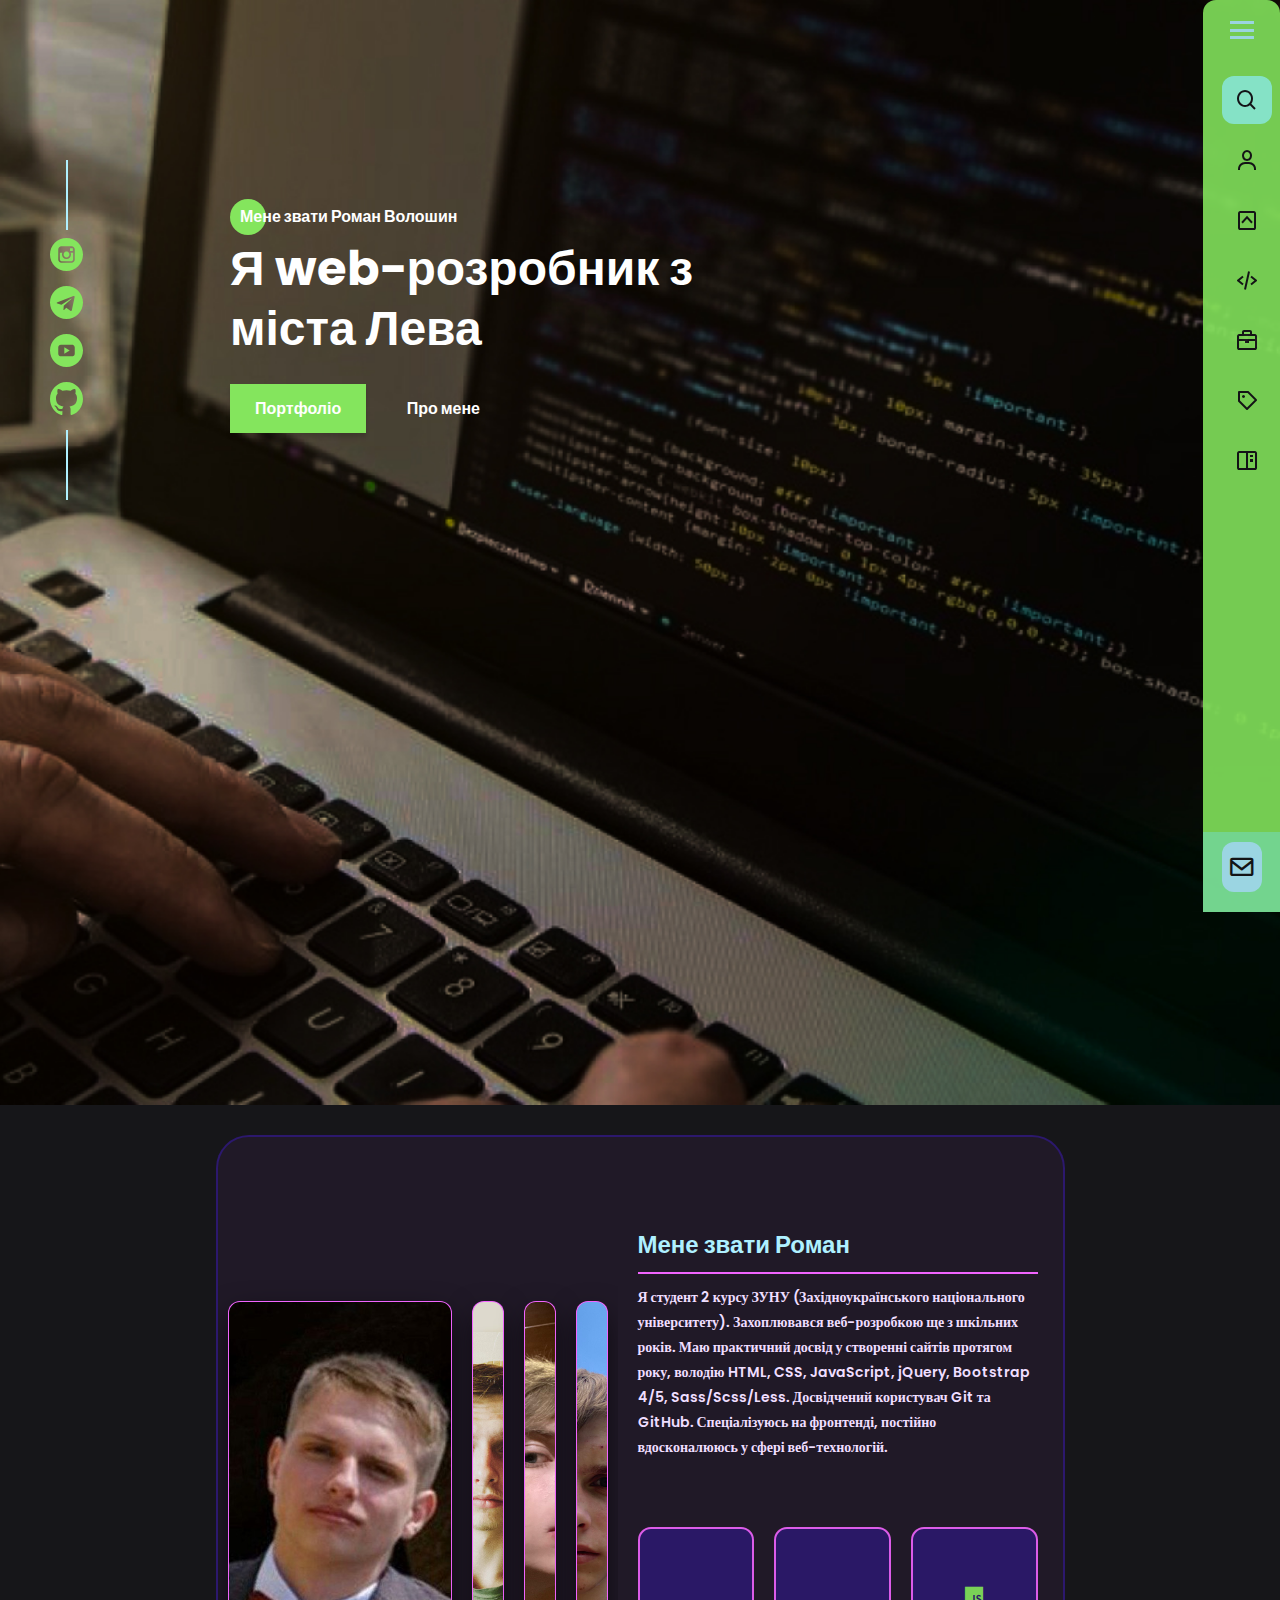
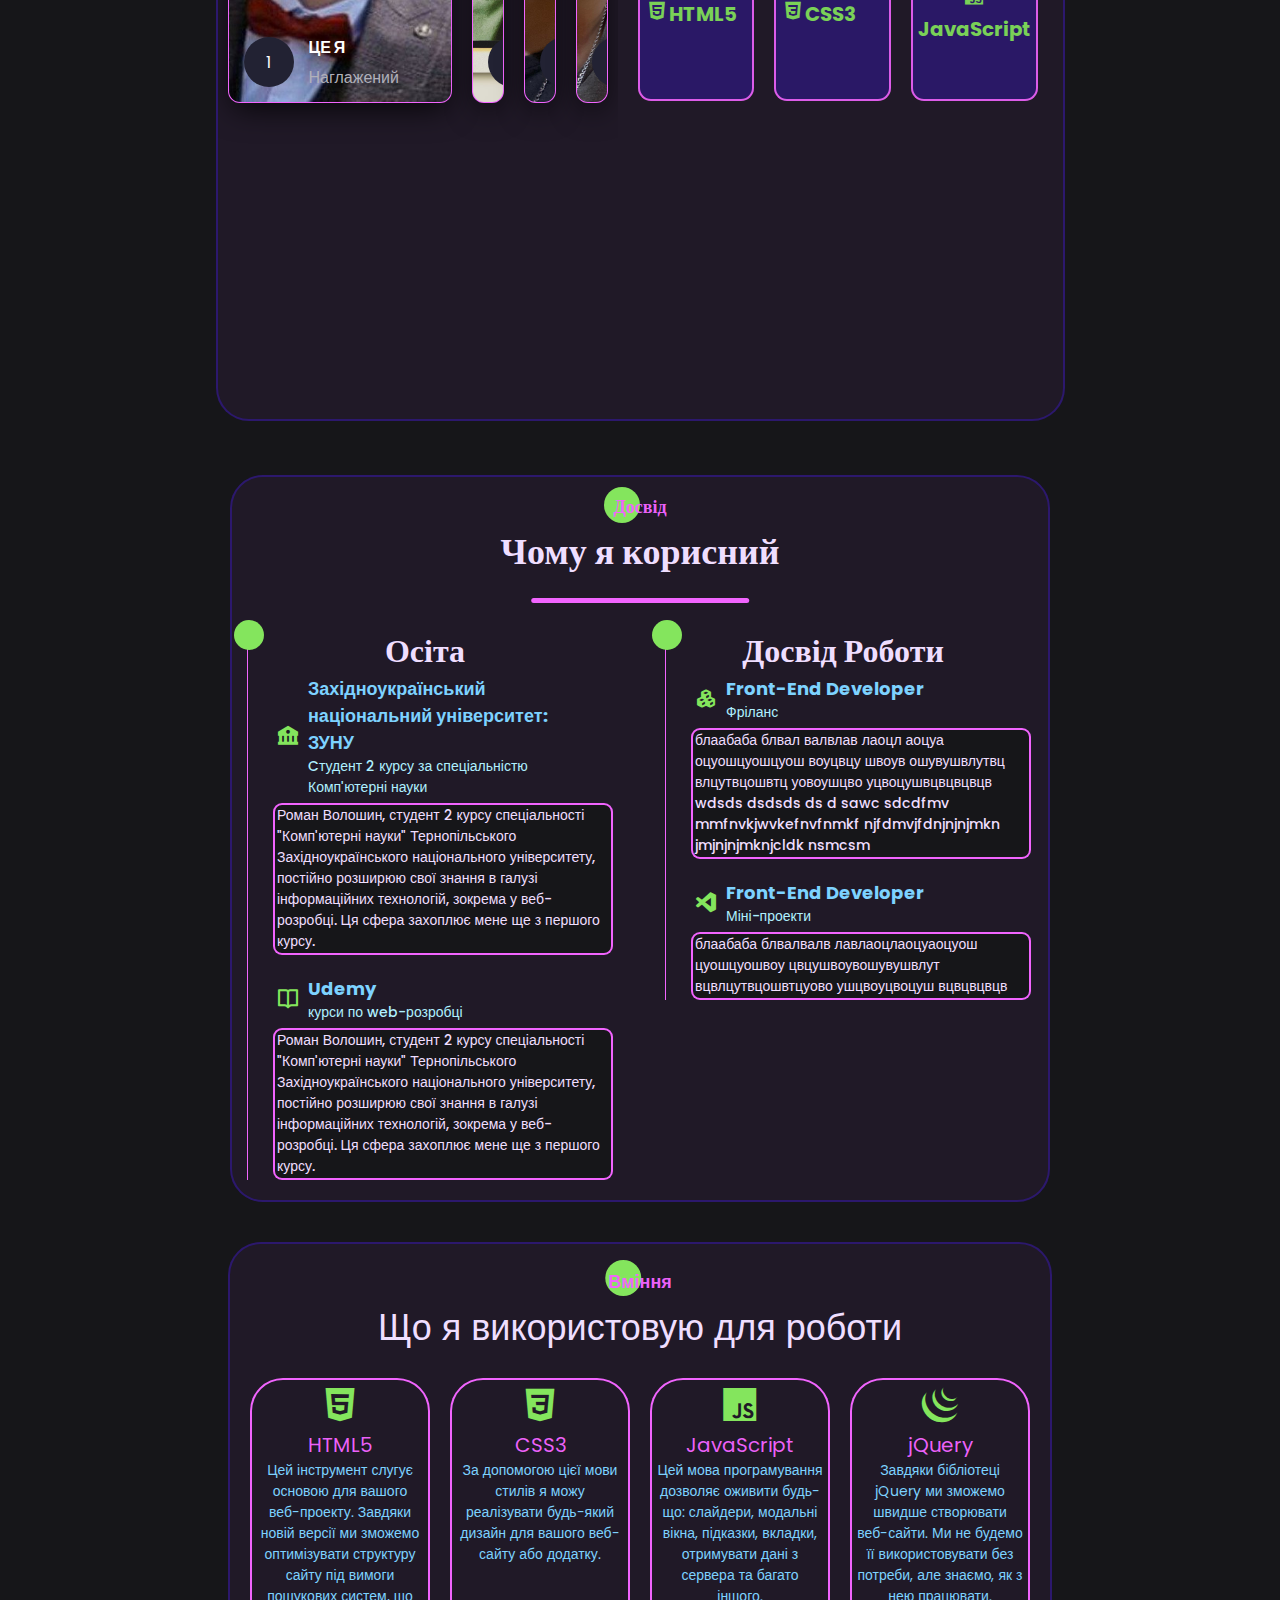
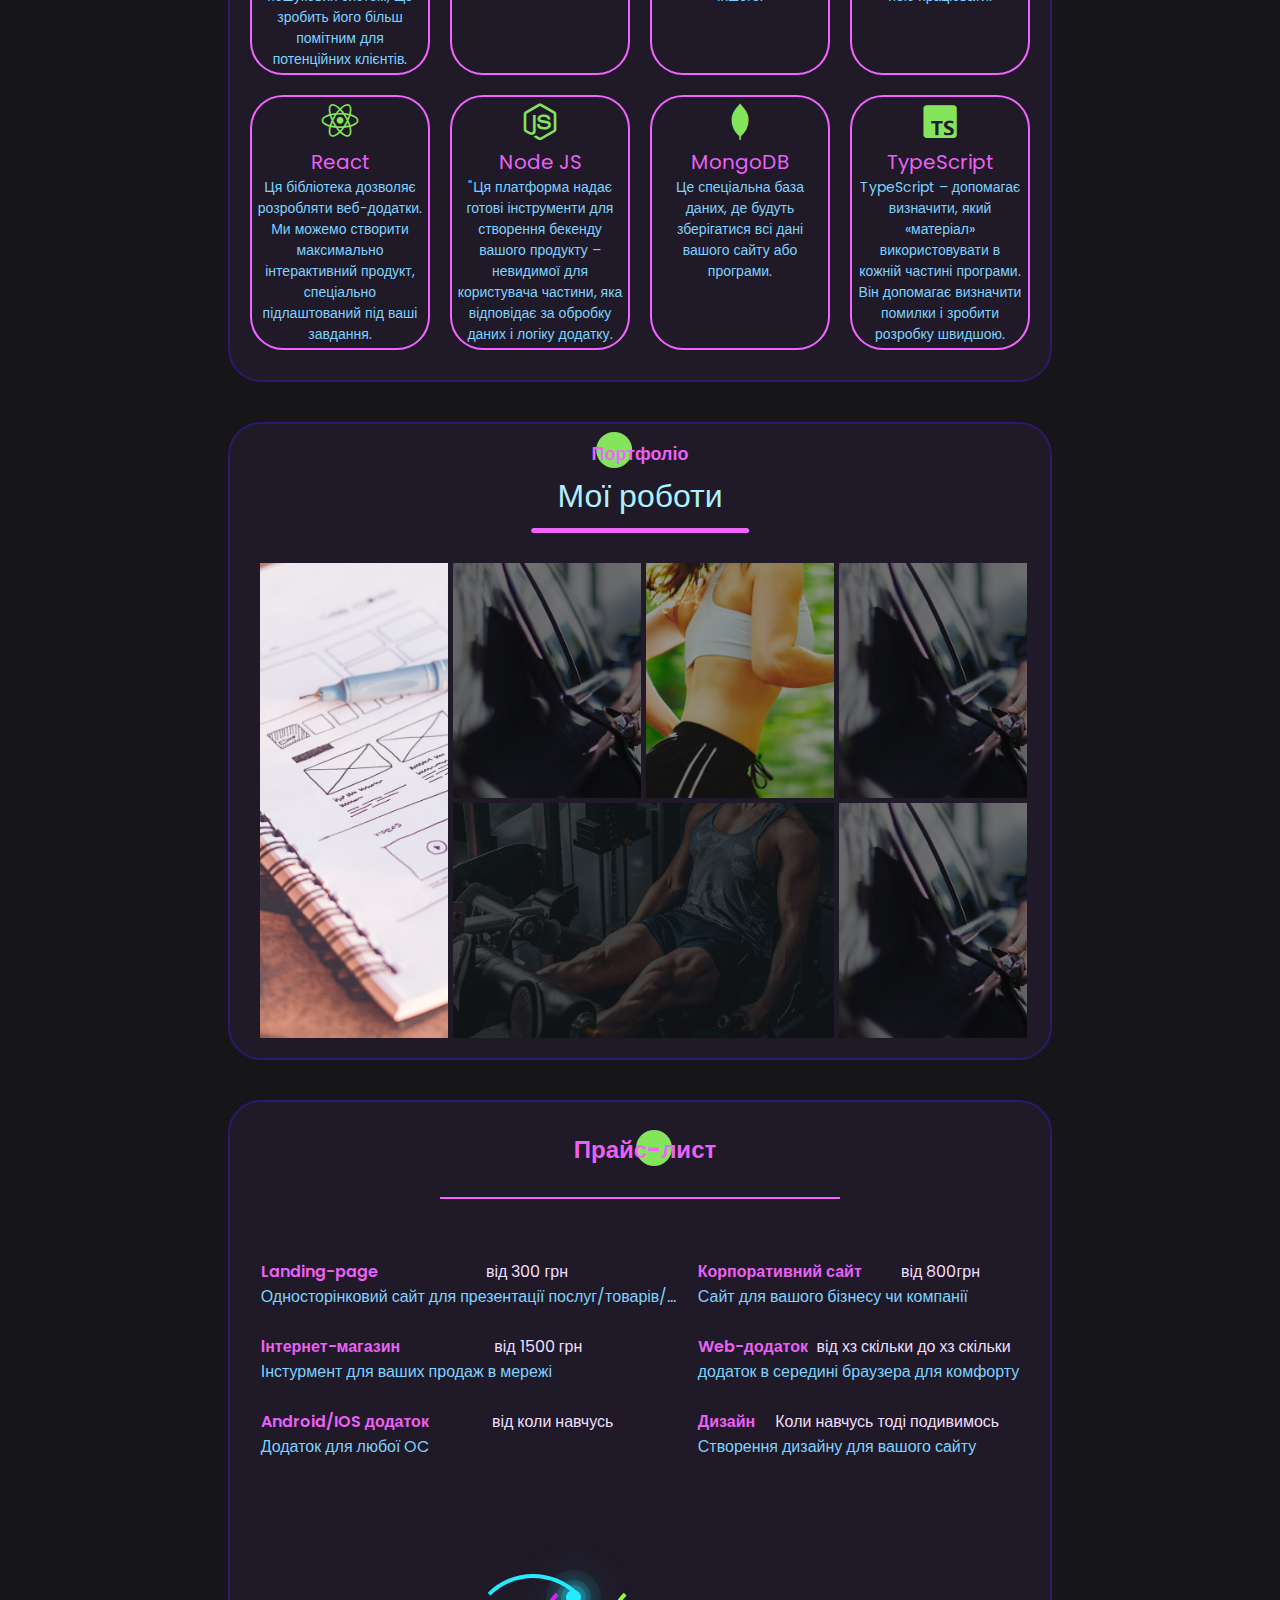
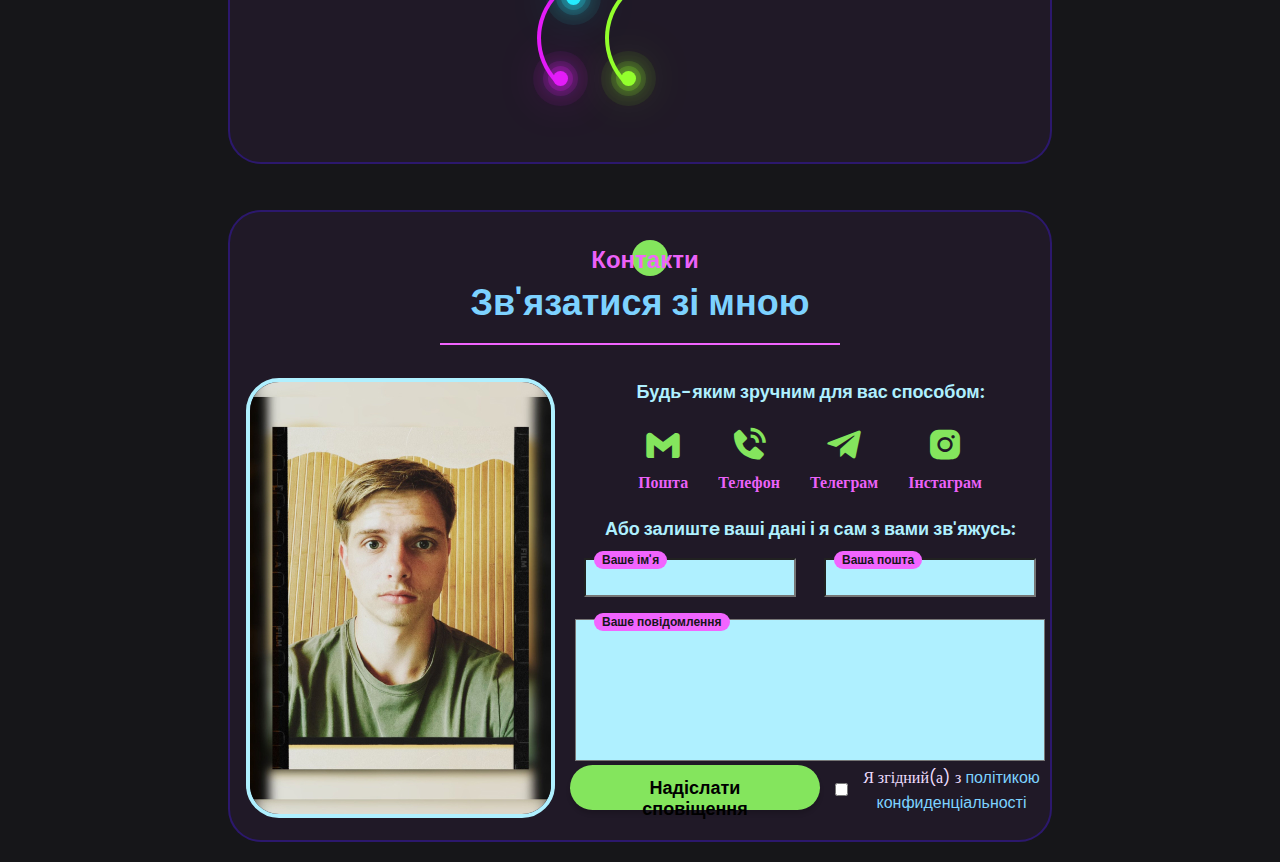
==== commit 59e11e7a: "Add files via upload" ====
--- a/index.html
+++ b/index.html
@@ -48,101 +48,4 @@
             </div>
         </div>
     </section>
-     --><section class="resume" id="resume"><div class="container"><div class="resume__descr"><h2 class="resume__tittle"><a class="resume__tittle-small" href="#resume">Досвід</a></h2><span class="resume__text-big">Чому я корисний</span><div class="aboutMe__divider"></div><div class="resume__wrapper"><div class="resume__column one"><h3 class="resume__tittle-big">Осіта</h3><ul><li><div class="resume__item"><div class="resume__item-head"><div class="resume__item-icon"><i class="bx bxs-bank" style="color:#84e55d"></i></div><h4 class="resume__title_small">Західноукраїнський національний університет: ЗУНУ</h4><div class="resume__text_small">Cтудент 2 курсу за спеціальністю Комп'ютерні науки</div></div><div class="resume__body">Роман Волошин, студент 2 курсу спеціальності "Комп'ютерні науки" Тернопільського Західноукраїнського національного університету, постійно розширюю свої знання в галузі інформаційних технологій, зокрема у веб-розробці. Ця сфера захоплює мене ще з першого курсу.</div></div></li><li><div class="resume__item"><div class="resume__item-head"><div class="resume__item-icon"><i class="bx bx-book-open" style="color:#84e55d"></i></div><h4 class="resume__title_small">Udemy</h4><div class="resume__text_small">курси по web-розробці</div></div><div class="resume__body">Роман Волошин, студент 2 курсу спеціальності "Комп'ютерні науки" Тернопільського Західноукраїнського національного університету, постійно розширюю свої знання в галузі інформаційних технологій, зокрема у веб-розробці. Ця сфера захоплює мене ще з першого курсу.</div></div></li></ul></div><div class="resume__column two"><h3 class="resume__tittle-big">Досвід Роботи</h3><ul><li><div class="resume__item"><div class="resume__item-head"><div class="resume__item-icon"><i class="bx bxs-component" style="color:#84e55d"></i></div><h4 class="resume__title_small">Front-End Developer</h4><div class="resume__text_small">Фріланс</div></div><div class="resume__body">блаабаба блвал валвлав лаоцл аоцуа оцуошцуошцуош воуцвцу швоув ошувушвлутвц влцутвцошвтц уовоушцво уцвоцушвцвцвцвцв wdsds dsdsds ds d sawc sdcdfmv mmfnvkjwvkefnvfnmkf njfdmvjfdnjnjnjmkn jmjnjnjmknjcldk nsmcsm</div></div></li><li><div class="resume__item"><div class="resume__item-head"><div class="resume__item-icon"><i class="bx bxl-visual-studio" style="color:#84e55d"></i></div><h4 class="resume__title_small">Front-End Developer</h4><div class="resume__text_small">Міні-проекти</div></div><div class="resume__body">блаабаба блвалвалв лавлаоцлаоцуаоцуош цуошцуошвоу цвцушвоувошувушвлут вцвлцутвцошвтцуово ушцвоуцвоцуш вцвцвцвцв</div></div></li></ul></div></div></div></div></section><section class="skill" id="skill"><div class="container"><h2 class="skill__myskill">Вміння</h2><div class="skill__tittle_big">Що я використовую для роботи</div><div class="aboutMe__divider"></div><div class="skill__wrapper"><ul><li><div class="skill__item_first"><i class="bx bxl-html5" style="color:#84e55d"></i></div><div class="skill__item_second">HTML5</div><div class="skill__item_third">Цей інструмент слугує основою для вашого веб-проекту. Завдяки новій версії ми зможемо оптимізувати структуру сайту під вимоги пошукових систем, що зробить його більш помітним для потенційних клієнтів.</div></li><li><div class="skill__item_first"><i class="bx bxl-css3" style="color:#84e55d"></i></div><div class="skill__item_second">CSS3</div><div class="skill__item_third">За допомогою цієї мови стилів я можу реалізувати будь-який дизайн для вашого веб-сайту або додатку.</div></li><li><div class="skill__item_first"><i class="bx bxl-javascript" style="color:#84e55d"></i></div><div class="skill__item_second">JavaScript</div><div class="skill__item_third">Цей мова програмування дозволяє оживити будь-що: слайдери, модальні вікна, підказки, вкладки, отримувати дані з сервера та багато іншого.</div></li><li><div class="skill__item_first"><i class="bx bxl-jquery" style="color:#84e55d"></i></div><div class="skill__item_second">jQuery</div><div class="skill__item_third">Завдяки бібліотеці jQuery ми зможемо швидше створювати веб-сайти. Ми не будемо її використовувати без потреби, але знаємо, як з нею працювати.</div></li><li><div class="skill__item_first two"><i class="bx bxl-react" style="color:#84e55d"></i></div><div class="skill__item_second">React</div><div class="skill__item_third">Ця бібліотека дозволяє розробляти веб-додатки. Ми можемо створити максимально інтерактивний продукт, спеціально підлаштований під ваші завдання.</div></li><li><div class="skill__item_first two"><i class="bx bxl-nodejs" style="color:#84e55d"></i></div><div class="skill__item_second">Node JS</div><div class="skill__item_third">"Ця платформа надає готові інструменти для створення бекенду вашого продукту – невидимої для користувача частини, яка відповідає за обробку даних і логіку додатку.</div></li><li><div class="skill__item_first two"><i class="bx bxl-mongodb" style="color:#84e55d"></i></div><div class="skill__item_second">MongoDB</div><div class="skill__item_third">Це спеціальна база даних, де будуть зберігатися всі дані вашого сайту або програми.</div></li><li><div class="skill__item_first two"><i class="bx bxl-typescript" style="color:#84e55d"></i></div><div class="skill__item_second">TypeScript</div><div class="skill__item_third">TypeScript – допомагає визначити, який «матеріал» використовувати в кожній частині програми. Він допомагає визначити помилки і зробити розробку швидшою.</div></li></ul></div></div></section><section class="portfolio" id="portfolio"><div class="container"><h2 class="portfolio__tittle_small">Портфоліо</h2><h3 class="portfolio__tittle_big">Мої роботи</h3><div class="aboutMe__divider"></div><div class="portfolio__wrapper"><a class="one" href=""><img src="img/myJob/plans.jpg" alt=""></a><a href="/uber"><img src="img/myJob/uber.jpg" alt="uber"></a><a href="/puls"><img src="img/myJob/pulse.jpg" alt="pusle"></a><a href=""><img src="img/myJob/uber.jpg" alt=""></a><a class="two" href="/kropp"><img src="img/myJob/kropp.jpg" alt="kropp"></a><a class="three" href=""><img src="img/myJob/uber.jpg" alt=""></a></div></div></section><!-- 
-    <section class="price" id="price">
-        <div class="container">
-            <h2 class="price__h2">Прайс-лист</h2>
-            <div class="aboutMe__divider"></div>
-            <div class="price__wrapper">
-                <ul>
-                    <li>
-                        <div class="price__service">Landing-page</div>
-                        <div class="price__cost">від 300 грн</div>
-                        <div class="price__what">Односторінковий сайт для презентації послуг/товарів/...</div>
-                    </li>
-                    <li>
-                        <div class="price__service">Корпоративний сайт</div>
-                        <div class="price__cost">від 800грн</div>
-                        <div class="price__what">Сайт для вашого бізнесу чи компанії</div>
-                    </li>
-                    <li>
-                        <div class="price__service">Інтернет-магазин</div>
-                        <div class="price__cost">від 1500 грн</div>
-                        <div class="price__what">Інстурмент для ваших продаж в мережі</div>
-                    </li>
-                    <li>
-                        <div class="price__service">Web-додаток</div>
-                        <div class="price__cost">від хз скільки до хз скільки</div>
-                        <div class="price__what">додаток в середині браузера для комфорту</div>
-                    </li>
-                    <li>
-                        <div class="price__service">Android/IOS додаток</div>
-                        <div class="price__cost">від коли навчусь</div>
-                        <div class="price__what">Додаток для любої OC</div>
-                    </li>
-                    <li>
-                        <div class="price__service">Дизайн</div>
-                        <div class="price__cost">Коли навчусь тоді подивимось</div>
-                        <div class="price__what">Створення дизайну для вашого сайту</div>
-                    </li>
-                </ul>
-            </div>
-            <div class="price__effect">
-                <div class="price__ring one"></div>
-                <div class="price__ring two"></div>
-                <div class="price__ring three"></div>
-            </div>
-        </div>
-    </section>
-
-
-    
-    <section class="contacts">
-        <div class="container">
-            <h2 class="contacts__title">Контакти</h2>
-            <div class="contacts__subtitle">Зв'язатися зі мною</div>
-            <div class="aboutMe__divider"></div>
-            <div class="contacts__wrapper">
-                <a href="https://www.instagram.com/romyl_romulus/?next=%2F" target="_blank" class="contacts__photo">
-                    <img src="img/yourself/lastPhotoOfMe.jpg" alt="myPhoto">
-                </a>
-                <div class="contacts__descr">
-                    <div class="contacts__subtitle_small">Будь-яким зручним для вас способом:</div>
-                    <div class="contacts__social">
-                        <a target="_blank" href="tel:+380660573743" class="contacts__link"><i class='bx bxl-gmail' style='color:#84e55d' ></i>Пошта</a>
-                        <a target="_blank" href="mailto:svinka34555@gmail.com" class="contacts__link"><i class='bx bxs-phone-call' style='color:#84e55d' ></i>Телефон</a>
-                        <a target="_blank" href="https://t.me/Ubermanchxzvc" class="contacts__link"><i class='bx bxl-telegram' style='color:#84e55d' ></i>Телеграм</a>
-                        <a target="_blank" href="https://www.instagram.com/romyl_romulus/?next=%2F" class="contacts__link"><i class='bx bxl-instagram-alt' style='color:#84e55d' ></i>Інстаграм</a>
-                    </div>
-                    
-                    <div class="contacts__subtitle_small">Або залиштe ваші дані і я сам з вами зв'яжусь:</div>
-
-
-                    <form  action="https://formspree.io/f/mldrbaay"
-                    method="POST"
-                    enctype="multipart/form-data" id="contactForm" class="contacts__form">
-                        <div class="contacts__input">
-                            <input required name="name" id="name" type="text">
-                            <label for="name">Ваше ім'я</label>
-                        </div>
-                        <div class="contacts__input">
-                            <input required name="email" id="email" type="email">
-                            <label for="email">Ваша пошта</label>
-                        </div>
-                        <div class="contacts__textarea">
-                            <textarea name="message" id="text"></textarea>
-                            <label for="text">Ваше повідомлення</label>
-                        </div>
-                        <div class="contacts__triggers">
-                            <button type="submit" class="button">Надіслати сповіщення</button>
-                            <div class="contacts__policy">
-                                <input required type="checkbox">
-                                <span>Я згідний(а) з <a href="/policy.html">політикою конфиденціальності</a></span>
-                            </div>
-                        </div>
-                    </form>
-                </div>
-            </div>
-        </div>
-    </section>
- --><script src="js/script.js"></script></body></html>+     --><section class="resume" id="resume"><div class="container"><div class="resume__descr"><h2 class="resume__tittle"><a class="resume__tittle-small" href="#resume">Досвід</a></h2><span class="resume__text-big">Чому я корисний</span><div class="aboutMe__divider"></div><div class="resume__wrapper"><div class="resume__column one"><h3 class="resume__tittle-big">Осіта</h3><ul><li><div class="resume__item"><div class="resume__item-head"><div class="resume__item-icon"><i class="bx bxs-bank" style="color:#84e55d"></i></div><h4 class="resume__title_small">Західноукраїнський національний університет: ЗУНУ</h4><div class="resume__text_small">Cтудент 2 курсу за спеціальністю Комп'ютерні науки</div></div><div class="resume__body">Роман Волошин, студент 2 курсу спеціальності "Комп'ютерні науки" Тернопільського Західноукраїнського національного університету, постійно розширюю свої знання в галузі інформаційних технологій, зокрема у веб-розробці. Ця сфера захоплює мене ще з першого курсу.</div></div></li><li><div class="resume__item"><div class="resume__item-head"><div class="resume__item-icon"><i class="bx bx-book-open" style="color:#84e55d"></i></div><h4 class="resume__title_small">Udemy</h4><div class="resume__text_small">курси по web-розробці</div></div><div class="resume__body">Роман Волошин, студент 2 курсу спеціальності "Комп'ютерні науки" Тернопільського Західноукраїнського національного університету, постійно розширюю свої знання в галузі інформаційних технологій, зокрема у веб-розробці. Ця сфера захоплює мене ще з першого курсу.</div></div></li></ul></div><div class="resume__column two"><h3 class="resume__tittle-big">Досвід Роботи</h3><ul><li><div class="resume__item"><div class="resume__item-head"><div class="resume__item-icon"><i class="bx bxs-component" style="color:#84e55d"></i></div><h4 class="resume__title_small">Front-End Developer</h4><div class="resume__text_small">Фріланс</div></div><div class="resume__body">блаабаба блвал валвлав лаоцл аоцуа оцуошцуошцуош воуцвцу швоув ошувушвлутвц влцутвцошвтц уовоушцво уцвоцушвцвцвцвцв wdsds dsdsds ds d sawc sdcdfmv mmfnvkjwvkefnvfnmkf njfdmvjfdnjnjnjmkn jmjnjnjmknjcldk nsmcsm</div></div></li><li><div class="resume__item"><div class="resume__item-head"><div class="resume__item-icon"><i class="bx bxl-visual-studio" style="color:#84e55d"></i></div><h4 class="resume__title_small">Front-End Developer</h4><div class="resume__text_small">Міні-проекти</div></div><div class="resume__body">блаабаба блвалвалв лавлаоцлаоцуаоцуош цуошцуошвоу цвцушвоувошувушвлут вцвлцутвцошвтцуово ушцвоуцвоцуш вцвцвцвцв</div></div></li></ul></div></div></div></div></section><section class="skill" id="skill"><div class="container"><h2 class="skill__myskill">Вміння</h2><div class="skill__tittle_big">Що я використовую для роботи</div><div class="aboutMe__divider"></div><div class="skill__wrapper"><ul><li><div class="skill__item_first"><i class="bx bxl-html5" style="color:#84e55d"></i></div><div class="skill__item_second">HTML5</div><div class="skill__item_third">Цей інструмент слугує основою для вашого веб-проекту. Завдяки новій версії ми зможемо оптимізувати структуру сайту під вимоги пошукових систем, що зробить його більш помітним для потенційних клієнтів.</div></li><li><div class="skill__item_first"><i class="bx bxl-css3" style="color:#84e55d"></i></div><div class="skill__item_second">CSS3</div><div class="skill__item_third">За допомогою цієї мови стилів я можу реалізувати будь-який дизайн для вашого веб-сайту або додатку.</div></li><li><div class="skill__item_first"><i class="bx bxl-javascript" style="color:#84e55d"></i></div><div class="skill__item_second">JavaScript</div><div class="skill__item_third">Цей мова програмування дозволяє оживити будь-що: слайдери, модальні вікна, підказки, вкладки, отримувати дані з сервера та багато іншого.</div></li><li><div class="skill__item_first"><i class="bx bxl-jquery" style="color:#84e55d"></i></div><div class="skill__item_second">jQuery</div><div class="skill__item_third">Завдяки бібліотеці jQuery ми зможемо швидше створювати веб-сайти. Ми не будемо її використовувати без потреби, але знаємо, як з нею працювати.</div></li><li><div class="skill__item_first two"><i class="bx bxl-react" style="color:#84e55d"></i></div><div class="skill__item_second">React</div><div class="skill__item_third">Ця бібліотека дозволяє розробляти веб-додатки. Ми можемо створити максимально інтерактивний продукт, спеціально підлаштований під ваші завдання.</div></li><li><div class="skill__item_first two"><i class="bx bxl-nodejs" style="color:#84e55d"></i></div><div class="skill__item_second">Node JS</div><div class="skill__item_third">"Ця платформа надає готові інструменти для створення бекенду вашого продукту – невидимої для користувача частини, яка відповідає за обробку даних і логіку додатку.</div></li><li><div class="skill__item_first two"><i class="bx bxl-mongodb" style="color:#84e55d"></i></div><div class="skill__item_second">MongoDB</div><div class="skill__item_third">Це спеціальна база даних, де будуть зберігатися всі дані вашого сайту або програми.</div></li><li><div class="skill__item_first two"><i class="bx bxl-typescript" style="color:#84e55d"></i></div><div class="skill__item_second">TypeScript</div><div class="skill__item_third">TypeScript – допомагає визначити, який «матеріал» використовувати в кожній частині програми. Він допомагає визначити помилки і зробити розробку швидшою.</div></li></ul></div></div></section><section class="portfolio" id="portfolio"><div class="container"><h2 class="portfolio__tittle_small">Портфоліо</h2><h3 class="portfolio__tittle_big">Мої роботи</h3><div class="aboutMe__divider"></div><div class="portfolio__wrapper"><a class="one" href=""><img src="img/myJob/plans.jpg" alt=""></a><a href="/uber"><img src="img/myJob/uber.jpg" alt="uber"></a><a href="/puls"><img src="img/myJob/pulse.jpg" alt="pusle"></a><a href=""><img src="img/myJob/uber.jpg" alt=""></a><a class="two" href="/kropp"><img src="img/myJob/kropp.jpg" alt="kropp"></a><a class="three" href=""><img src="img/myJob/uber.jpg" alt=""></a></div></div></section><section class="price" id="price"><div class="container"><h2 class="price__h2">Прайс-лист</h2><div class="aboutMe__divider"></div><div class="price__wrapper"><ul><li><div class="price__service">Landing-page</div><div class="price__cost">від 300 грн</div><div class="price__what">Односторінковий сайт для презентації послуг/товарів/...</div></li><li><div class="price__service">Корпоративний сайт</div><div class="price__cost">від 800грн</div><div class="price__what">Сайт для вашого бізнесу чи компанії</div></li><li><div class="price__service">Інтернет-магазин</div><div class="price__cost">від 1500 грн</div><div class="price__what">Інстурмент для ваших продаж в мережі</div></li><li><div class="price__service">Web-додаток</div><div class="price__cost">від хз скільки до хз скільки</div><div class="price__what">додаток в середині браузера для комфорту</div></li><li><div class="price__service">Android/IOS додаток</div><div class="price__cost">від коли навчусь</div><div class="price__what">Додаток для любої OC</div></li><li><div class="price__service">Дизайн</div><div class="price__cost">Коли навчусь тоді подивимось</div><div class="price__what">Створення дизайну для вашого сайту</div></li></ul></div><div class="price__effect"><div class="price__ring one"></div><div class="price__ring two"></div><div class="price__ring three"></div></div></div></section><section class="contacts"><div class="container"><h2 class="contacts__title">Контакти</h2><div class="contacts__subtitle">Зв'язатися зі мною</div><div class="aboutMe__divider"></div><div class="contacts__wrapper"><a href="https://www.instagram.com/romyl_romulus/?next=%2F" target="_blank" class="contacts__photo"><img src="img/yourself/lastPhotoOfMe.jpg" alt="myPhoto"></a><div class="contacts__descr"><div class="contacts__subtitle_small">Будь-яким зручним для вас способом:</div><div class="contacts__social"><a target="_blank" href="tel:+380660573743" class="contacts__link"><i class="bx bxl-gmail" style="color:#84e55d"></i>Пошта</a> <a target="_blank" href="mailto:svinka34555@gmail.com" class="contacts__link"><i class="bx bxs-phone-call" style="color:#84e55d"></i>Телефон</a> <a target="_blank" href="https://t.me/Ubermanchxzvc" class="contacts__link"><i class="bx bxl-telegram" style="color:#84e55d"></i>Телеграм</a> <a target="_blank" href="https://www.instagram.com/romyl_romulus/?next=%2F" class="contacts__link"><i class="bx bxl-instagram-alt" style="color:#84e55d"></i>Інстаграм</a></div><div class="contacts__subtitle_small">Або залиштe ваші дані і я сам з вами зв'яжусь:</div><form action="https://formspree.io/f/mldrbaay" method="POST" enctype="multipart/form-data" id="contactForm" class="contacts__form"><div class="contacts__input"><input required name="name" id="name" type="text"> <label for="name">Ваше ім'я</label></div><div class="contacts__input"><input required name="email" id="email" type="email"> <label for="email">Ваша пошта</label></div><div class="contacts__textarea"><textarea name="message" id="text"></textarea> <label for="text">Ваше повідомлення</label></div><div class="contacts__triggers"><button type="submit" class="button">Надіслати сповіщення</button><div class="contacts__policy"><input required type="checkbox"> <span>Я згідний(а) з <a href="/policy.html">політикою конфиденціальності</a></span></div></div></form></div></div></div></section><script src="js/script.js"></script></body></html>--- a/css/style.min.css
+++ b/css/style.min.css
@@ -1 +1 @@
-@import url(https://fonts.googleapis.com/css2?family=Poppins:wght@500;700&display=swap);@keyframes beat{0%{background-position:0 50%}50%{background-position:100% 50%}100%{background-position:0 50%}}*{font-family:Poppins,sans-serif;margin:0;padding:0}a{text-decoration:none;color:#000}ul{list-style:none}html{scroll-behavior:smooth}.container{width:1140px;height:100vh;margin:0 auto}.nav{position:relative;width:100%;overflow:hidden}.text{font-family:Poppins;font-weight:600;font-size:16px;line-height:21px;color:#e9dfdf}.promo{min-height:100vh;position:relative;background:url(../img/it_notebook.jpg) no-repeat 50%/cover;padding-top:205px}.promo__title{width:535px;margin-top:10px}.promo__buttons{margin-top:25px;display:flex;width:250px;align-items:center;justify-content:space-between}.promo__link{color:#fff;font-weight:700;transition:all .27s ease}.promo__link:hover{color:#c9ffff;transform:scale(1.25)}.promo__circle{position:relative;padding-left:10px;z-index:2;cursor:pointer}.promo__circle::before{content:"";width:36px;height:36px;background:#84e55d;position:absolute;border-radius:100%;z-index:-1;top:-25%;left:0;transition:all .3s ease}.promo__circle:hover::before{transform:scale(1.3)}.hamburger{position:absolute;top:20px;right:30px;height:23px;display:flex;flex-direction:column;justify-content:space-between;align-items:flex-end;cursor:pointer}.hamburger span{display:block;width:30px;height:3px;background-color:#84e55d}.hamburger span.hamburger_long{width:36px}.title{font-weight:700;font-size:36px;line-height:60px;color:#fff}.title_small{font-size:16px;line-height:24px}.title_large{font-size:48px}.title_verySmall{font-size:14px;line-height:21px}.button{max-height:45px;background:#84e55d;box-shadow:0 4px 4px rgba(0,0,0,.15);padding:12px 25px;transition:all .27s ease}.button:hover{color:#c9ffff;transform:scale(1.25)}.sidepanel{display:flex;height:340px;flex-direction:column;justify-content:space-between;align-items:center;position:fixed;z-index:3;top:160px;left:50px}.sidepanel__divider{width:2px;height:70px;background-color:#aff0ff}.sidepanel__link{transition:all .27s ease}.sidepanel__link img{max-width:33px;max-height:33px}.sidepanel__link:hover{color:#c9ffff;transform:scale(1.25)}.menu{z-index:100;position:fixed;top:0;right:0;height:100vh;width:3.8vw;background:#84e55d;border-radius:13px;padding:6px 14px;opacity:.89;transition:all .5s ease}.menu .bx-menu{transition:all .5s ease}.menu .menu__list-name{opacity:0;pointer-events:none;transition:all .5s ease}.menu__tooltip{display:block;position:absolute;right:225px;top:0;transform:translate(-50%,-50%);border-radius:6px;height:35px;width:88px;line-height:35px;text-align:center;background:#fff;box-shadow:0 5px 10px rgba(0,0,0,.2);transition:0s;opacity:0;pointer-events:none}.menu__profile-content{position:absolute;color:#161619;bottom:0;left:0;width:100%}.menu__profile-content .menu__profile{position:relative;padding:10px 6px;height:60px;background:#82efa1;transition:all .4s ease}.menu__profile-content .menu__profile #log_out{cursor:pointer;position:absolute;bottom:20px;left:50%;transform:translateX(-50%);min-width:40px;background:#aff0ff;line-height:50px;font-size:28px;border-radius:12px;text-align:center;transition:all .4s ease}.menu__profile-content .menu__profile #log_out:hover{color:rgba(242,100,255,.9960784314);background:#7dd2ff}.menu__profile-content .menu__profile-details{display:flex;align-items:center;opacity:0;pointer-events:none;white-space:nowrap;transition:all .5s ease}.menu__profile-content .menu__profile-details img{height:45px;width:45px;-o-object-fit:cover;object-fit:cover;border-radius:12px}.menu__profile-content .menu__profile-details .menu__name-job{margin-left:10px}.menu__profile-content .menu__profile-details .menu__name-job .menu__name{font-size:18px;font-weight:500;color:#161619}.menu__profile-content .menu__profile-details .menu__name-job .menu__job{font-size:14px;font-weight:400;color:#161619}.menu__logo{color:#aff0ff;display:flex;height:50px;width:100%;align-items:center;opacity:0;pointer-events:none;transition:all .5s ease}.menu__logo i{font-size:28px;margin-right:5px}.menu__logo-name{font-size:20px;font-weight:400}.menu #btn{cursor:pointer;position:absolute;color:#aff0ff;left:50%;top:5px;font-size:36px;height:50px;width:50px;text-align:center;line-height:50px;transform:translateX(-50%)}.menu ul{margin-top:20px}.menu ul li{position:relative;height:60px;width:100%;margin:0 5px;list-style:none;line-height:50px}.menu ul li:hover .menu__tooltip{transition:all .3s ease;top:50%;opacity:1;right:44%}.menu ul li i{cursor:pointer;height:50px;min-width:50px;border-radius:12px;line-height:50px;text-align:center}.menu ul li .bx-search{position:absolute;z-index:99;color:#161619;font-size:24px;transition:all .5s ease}.menu ul li input{position:absolute;height:80%;max-width:0%;left:0;top:0;border-radius:12px;outline:0;border:none;background:#97ffe0;padding-left:50px;font-size:18px;color:#161619;transition:all .5s ease}.menu ul li a{color:#161619;display:flex;align-items:center;text-decoration:none;border-radius:12px;transition:all .4s ease;font-size:24px;white-space:nowrap;width:65%}.menu ul li a i{height:50px;min-width:50px;border-radius:12px;line-height:50px;text-align:center}.menu ul li a:hover{width:79%;color:rgba(44,25,112,.968627451);background:#aff0ff}.menu.active{width:240px}.menu.active .menu__profile{background:#82efa1;border-radius:12px}.menu.active .menu__profile #log_out{left:88%;background:0 0}.menu.active .menu__profile-details{opacity:1;pointer-events:auto}.menu.active .menu__list-name{opacity:1;pointer-events:auto}.menu.active .menu__logo{opacity:1;pointer-events:none}.menu.active #btn{left:90%}.menu.active ul li a{width:77%}.menu.active ul li:hover .menu__tooltip{transition:all .5s ease;top:50%;opacity:1;right:79%}.menu.active ul li .bx-search:hover{background:#7dd2ff;color:rgba(242,100,255,.9960784314)}.menu.active ul li .bx-search .menu__tooltip{display:none}.menu.active ul li input{max-width:79%}.contact{position:absolute;transition:all .5s ease}.contact i{font-size:40px;cursor:pointer;transition:all .3s ease}.contact i:hover{transition:all .27s ease-in-out}.contact i:hover:hover{color:#e7a9ff;transform:scale(1.25)}.contact__link-text{background:#aff0ff;border-radius:13px;transition:all .27s ease-in-out}.contact__link-text:hover{color:#fca7ff;transform:scale(1.05)}.contact__tittle{font-size:36px;text-align:center;margin-bottom:6px}.contact__link{display:flex;justify-content:center;font-size:36px;margin-bottom:13px}.contact__button-exit{position:relative;left:50%;transform:translateX(-50%);top:7%;display:flex;justify-content:center;align-items:center;background:#84e55d;border:1px solid #84e55d;border-radius:100%}.contact__button-exit i{font-size:50px}.contact__social{display:flex;justify-content:space-around;align-items:center}.contact__social-item{border:2px solid #84e55d;background:#aff0ff;border-radius:13px;padding:4px;transition:all .27s ease-in-out}.contact__social-item:hover{transition:all .27s ease-in-out}.contact__social-item:hover:hover{color:#e7a9ff;transform:scale(1.25)}.contact .contact__menu{display:none;position:fixed;top:50%;left:50%;transform:translate(-50%,-50%);background-color:#fff;border-radius:17px;box-shadow:0 2px 4px rgba(0,0,0,.2);padding:20px;z-index:999}.contact .contact__menu.active{background:#84e55d;opacity:.89;width:50vw;height:30vh;display:block;transition:all .5s ease}.aboutMe{background:#161619;height:100vh;padding-top:30px}.aboutMe .container{display:block;background-color:#201927;border:2px solid rgba(44,25,112,.968627451);border-radius:33px;padding:0 25px 0 0;height:98vh}.aboutMe__wrapper{display:grid;grid-template-columns:1fr 1fr;grid-template-rows:300px 250px;-moz-column-gap:20px;column-gap:20px;padding-top:10vh}.aboutMe__photo{position:relative;grid-row:1/3;border-radius:17px;overflow:hidden}.aboutMe__photo .aboutMe__slider{display:flex;justify-content:center;align-items:center;width:100%;height:100%}.aboutMe__photo img{width:100%;height:auto;border:1px solid rgba(242,100,255,.9960784314);border-radius:17px}.aboutMe__skill{display:grid;grid-template-columns:repeat(3,1fr);color:#84e55d;-moz-column-gap:20px;column-gap:20px;perspective:1000px}.aboutMe__skill-one,.aboutMe__skill-three,.aboutMe__skill-two{display:grid;text-align:center;cursor:pointer;grid-template-columns:repeat(2,1fr);grid-template-rows:15% 85%;background:rgba(44,25,112,.968627451);padding:5px 5px;border:2px solid rgba(242,100,255,.9960784314);border-radius:13px;transition:transform .3s}.aboutMe__skill-one:hover,.aboutMe__skill-three:hover,.aboutMe__skill-two:hover{transform:scale(1.1)}.aboutMe__skill-one h3,.aboutMe__skill-three h3,.aboutMe__skill-two h3{grid-column:1/3}.aboutMe__skill-one span,.aboutMe__skill-three span,.aboutMe__skill-two span{grid-column:1/3}.aboutMe__skill i{font-size:24px}.aboutMe__divider{width:100%;height:2px;background-color:rgba(242,100,255,.9960784314);margin:10px 0}.aboutMe__text{font-family:Poppins;font-weight:600;font-size:18px;line-height:21px;color:#efdeff}.aboutMe .small{font-size:14px}.aboutMe__name{color:#aff0ff}.aboutMe .aboutMe__card{width:80px;height:400px;border-radius:.75rem;background-size:cover;background-position:center;cursor:pointer;overflow:hidden;border:1px solid rgba(242,100,255,.9960784314);margin:0 10px;display:flex;align-items:flex-end;transition:width .6s cubic-bezier(.28,-.03,0,.99);box-shadow:0 10px 30px -5px rgba(0,0,0,.8)}.aboutMe .aboutMe__card>.aboutMe__row{color:#fff;display:flex;flex-wrap:nowrap}.aboutMe .aboutMe__icon{background:#223;color:#fff;border-radius:50%;width:50px;display:flex;justify-content:center;align-items:center;margin:15px}.aboutMe .aboutMe__dscr{display:flex;justify-content:center;flex-direction:column;overflow:hidden;height:80px;width:520px;opacity:0;transform:translateY(30px);transition:opacity .3s ease,transform .3s ease}.aboutMe .aboutMe__dscr p{color:#b0b0ba;padding-top:5px}.aboutMe .aboutMe__dscr h4{text-transform:uppercase}.aboutMe input{display:none}.aboutMe input:checked+label{width:600px}.aboutMe input:checked+label .aboutMe__dscr{opacity:1;transform:translateY(0)}.aboutMe .aboutMe__card[for=c1]{background-image:url(/img/yourself/photoOfMe.jpg)}.aboutMe .aboutMe__card[for=c2]{background-image:url(/img/yourself/me_home.jpg)}.aboutMe .aboutMe__card[for=c3]{background-image:url(/img/yourself/me_sexy.jpg)}.aboutMe .aboutMe__card[for=c4]{background-image:url(/img/yourself/me_sky.jpg)}.resume{background:#161619;height:100vh;padding-top:40px}.resume .container{display:block;background-color:#201927;border:2px solid rgba(44,25,112,.968627451);border-radius:33px;height:98vh}.resume__item{margin:0 0 0 40px}.resume__tittle{padding-top:10px}.resume__wrapper{display:grid;grid-template-columns:repeat(2,1fr);text-align:left;-moz-column-gap:2.5vw;column-gap:2.5vw}.resume__descr{text-align:center}.resume__descr .aboutMe__divider{position:relative;left:50%;transform:translateX(-50%);height:.5vh;border-radius:100px;margin:16px 0 24px 0;width:17vw}.resume__tittle-small{position:relative;padding-top:10px;text-align:center;font-family:Poppins;font-weight:700;font-size:18px;line-height:24px;color:rgba(242,100,255,.9960784314);z-index:2;cursor:pointer}.resume__tittle-small::before{content:"";width:36px;height:36px;background:#84e55d;position:absolute;border-radius:100%;z-index:-1;top:9%;left:-17%;transition:all .6s ease}.resume__tittle-small:hover::before{transform:scale(1.9)}.resume__text-big{font-family:Poppins;font-weight:700;font-size:36px;line-height:60px;color:#efdeff}.resume__item-head{width:500px;display:grid;grid-template-columns:repeat(2,40px 500px)}.resume__item-head .resume__text_small{grid-column:2/3;grid-row:2/4}.resume .resume__tittle-big{font-family:Poppins;text-align:center;font-size:32px;font-weight:700;color:#efdeff;position:relative;cursor:pointer}.resume .resume__tittle-big::before{content:"";width:36px;height:36px;background:#84e55d;position:absolute;border-radius:100%;z-index:-1;top:-25%;left:0;transition:all .3s ease}.resume .resume__tittle-big:hover::before{transform:scale(1.3)}.resume .resume__tittle-big:before{z-index:0;height:14px;width:14px;top:50%;transform:translateY(-50%);left:3%;z-index:1}.resume .resume__item-icon{display:flex;justify-content:center;align-items:center;grid-row:1/4;z-index:2}.resume .resume__item-icon i{margin:0 auto;font-size:24px;transition:all .3s ease}.resume .resume__item-icon i:hover{transform:scale(1.4) rotate(50deg)}.resume .resume__item-icon i::after{content:"";width:30px;height:1px;position:absolute;top:11%;transform:translateY(-50%);left:4%;z-index:-1;background-color:rgba(242,100,255,.9960784314)}.resume .resume__item-icon i:hover::after{content:" ";opacity:0}.resume .resume__title_small{font-size:18px;font-weight:700;color:#7dd2ff}.resume .resume__text_small{font-size:14px;font-weight:500;color:#aff0ff}.resume .resume__body{margin:7px 13px 38px 29px;padding:.5px 0 .5px 2px;border:2px solid rgba(242,100,255,.9960784314);border-radius:9px;background-color:#161619;font-size:18px;font-weight:500;color:#efdeff}.resume ul{list-style-type:none;position:relative}.resume ul li{position:relative}.resume ul::after{content:"";width:1px;height:109%;position:absolute;top:-5%;left:4%;z-index:0;background-color:rgba(242,100,255,.9960784314)}.skill{background:#161619;height:100vh;padding-top:40px}.skill .skill__wrapper ul li{display:grid;grid-template-rows:repeat(1,50px 30px 1fr);border:2px solid rgba(242,100,255,.9960784314);border-radius:33px;transition:transform .5s ease,background-color .2s ease;transform-style:preserve-3d;perspective:1000px;position:relative;background-color:#201927;overflow:hidden}.skill .skill__item_first,.skill .skill__item_second,.skill .skill__item_third{transition:transform .2s ease}.skill .container{display:block;background-color:#201927;border:2px solid rgba(44,25,112,.968627451);border-radius:33px;height:98vh}.skill__myskill{position:relative;text-align:center;padding:24px 0 5px 0;color:rgba(242,100,255,.9960784314);font-size:18px;font-weight:600;transition:all .6s ease;z-index:2}.skill__myskill::before{content:"";width:36px;height:36px;background:#84e55d;position:absolute;border-radius:100%;z-index:-1;top:30%;left:48%;transform:translateX(-52%);transition:all .6s ease}.skill__myskill:hover::before{transform:scale(2.2)}.skill__tittle_big{text-align:center;font-size:36px;color:#efdeff}.skill__wrapper{padding:3px 20px}.skill__wrapper ul{display:grid;grid-template-columns:repeat(4,1fr);row-gap:40px;-moz-column-gap:40px;column-gap:40px}.skill__wrapper ul li{display:grid;grid-template-rows:repeat(1,50px 30px 1fr);border:2px solid rgba(242,100,255,.9960784314);border-radius:33px}.skill__wrapper ul li .skill__item_first{display:flex;align-items:center;justify-content:center;transition:transform .3s ease}.skill__wrapper ul li .skill__item_first i{font-size:44px;transition:all .6s ease}.skill__wrapper ul li .skill__item_first i:hover{transform:scale(1.3) rotate(-30deg)}.skill__wrapper ul li .skill__item_first.two i:hover{transform:scale(1.3) rotate(30deg)}.skill__wrapper ul li .skill__item_second{font-size:20px;text-align:center;color:rgba(242,100,255,.9960784314);transition:transform .3s ease}.skill__wrapper ul li .skill__item_third{text-align:center;font-size:15px;color:#7dd2ff;padding:0 6px 3px 6px;transition:transform .3s ease}.skill .aboutMe__divider{position:relative;width:33vw;height:1%;border-radius:33px;background-color:#7dd2ff;left:50%;transform:translateX(-50%);margin:10px 0 20px 0}.portfolio{background:#161619;height:100vh;padding-top:40px;text-align:center}.portfolio h2{font-size:18px;color:rgba(242,100,255,.9960784314);font-weight:600;padding:16px 0 0 0;position:relative;z-index:1;transition:all .5s ease}.portfolio h2::before{content:"";width:36px;height:36px;background:#84e55d;position:absolute;border-radius:100%;z-index:-1;top:-25%;left:0;transition:all .3s ease}.portfolio h2:hover::before{transform:scale(1.3)}.portfolio h2:hover::before{transform:scale(1.4)}.portfolio h2::before{left:46%;transform:translateX(-30%);top:19%}.portfolio h3{font-size:32px;color:#aff0ff;font-weight:500;padding:5px 0 8px 0}.portfolio .container{display:block;background-color:#201927;border:2px solid rgba(44,25,112,.968627451);border-radius:33px;height:98vh;width:1200px}.portfolio .aboutMe__divider{position:relative;left:50%;transform:translateX(-50%);height:.6vh;border-radius:99px;margin:0;width:17vw;transition:all .3s ease}.portfolio .aboutMe__divider:hover{width:21vw;background-color:#7dd2ff}.portfolio__wrapper{position:relative;left:50%;transform:translateX(-50%);margin:30px 15px 10px 15px;display:grid;grid-template:repeat(2,280px)/repeat(4,280px);grid-auto-rows:280px;gap:5px}.portfolio__wrapper .one{grid-row:1/3;grid-column:1/2}.portfolio__wrapper .two{grid-row:2/3;grid-column:2/3}.portfolio__wrapper .two img{width:565px;height:280px}.portfolio__wrapper .three{grid-column:4/5}.portfolio__wrapper a{transition:all .5s ease}.portfolio__wrapper a:hover{transform:scale(1.03);filter:brightness(1.15) blur(.5px) grayscale(10%) hue-rotate(13deg)}.portfolio__wrapper a:hover img{border-radius:17px}.portfolio__wrapper a img{-o-object-fit:cover;object-fit:cover;width:100%;height:100%;transition:all .6s ease}.price{background:#161619;height:100vh;padding-top:40px;text-align:center}.price .container{display:block;background-color:#201927;border:2px solid rgba(44,25,112,.968627451);border-radius:33px;height:98vh;width:1200px}.price h2{position:relative;padding-left:10px;z-index:2;color:rgba(242,100,255,.9960784314);margin:30px 0 5px 0;cursor:pointer}.price h2::before{content:"";width:36px;height:36px;background:#84e55d;position:absolute;border-radius:100%;z-index:-1;top:-25%;left:0;transition:all .3s ease}.price h2:hover::before{transform:scale(1.3)}.price h2::before{left:49.5%;top:-5%;transition:all .5s ease}.price h2:hover::before{transform:scale(2.3)}.price .aboutMe__divider{position:relative;left:50%;transform:translateX(-50%);margin-top:30px;width:400px}.price__wrapper{margin-top:40px;margin-left:50px}.price__wrapper ul{display:grid;grid-template:repeat(3,auto)/repeat(2,auto);justify-content:space-around}.price__wrapper ul li{display:grid;grid-template:repeat(2,auto)/repeat(2,auto);justify-items:start;margin-bottom:25px;font-size:17px;color:#7dd2ff;cursor:pointer}.price__wrapper ul li .price__service{font-weight:600;color:rgba(242,100,255,.9960784314);transition:all .5s ease}.price__wrapper ul li .price__service:hover{transform:scale(1.3)}.price__wrapper ul li .price__cost{color:#efdeff;transition:all .5s ease}.price__wrapper ul li .price__cost:hover{transform:scale(1.2)}.price__wrapper ul li .price__what{grid-column:1/3;transition:all .5s ease}.price__wrapper ul li .price__what:hover{transform:scale(1.1)}.price .price__effect{display:flex;justify-content:center;position:absolute;left:44%;transform:translateX(-50%);margin-top:100px}.price .price__effect .price__ring.two{animation:animate2 4s linear infinite;animation-delay:-3s;border-top:4px solid rgba(0,0,0,0);border-left:4px solid #e41cf8}.price .price__effect .price__ring.two::before{content:" ";position:absolute;top:initial;bottom:12px;left:12px;border-radius:50%;width:15px;height:15px;background:#e41cf8;box-shadow:0 0 0 5px rgba(228,28,248,.2),0 0 0 10px rgba(228,28,248,.1333333333),0 0 0 20px rgba(228,28,248,.0666666667),0 0 20px #e41cf8,0 0 50px #e41cf8}.price .price__effect .price__ring.three{animation:animate2 4s linear infinite;animation-delay:-1s;border-top:4px solid rgba(0,0,0,0);border-left:4px solid #93ff2d}@keyframes animate2{0%{transform:rotate(360deg)}100%{transform:rotate(0)}}.price .price__effect .price__ring.three::before{content:" ";position:absolute;top:initial;bottom:12px;left:12px;border-radius:50%;width:15px;height:15px;background:#93ff2d;box-shadow:0 0 0 5px rgba(147,255,45,.2),0 0 0 10px rgba(147,255,45,.1333333333),0 0 0 20px rgba(147,255,45,.0666666667),0 0 20px #93ff2d,0 0 50px #93ff2d}.price .price__effect .price__ring{position:relative;left:50%;transform:translateX(-50%);width:120px;height:120px;border:4px solid rgba(0,0,0,0);border-radius:50%;margin:-30px;border-top:4px solid #24ecff;animation:animate 4s linear infinite}@keyframes animate{0%{transform:rotate(0)}100%{transform:rotate(360deg)}}.price .price__effect .price__ring::before{content:" ";position:absolute;top:12px;right:12px;border-radius:50%;width:15px;height:15px;background:#24ecff;box-shadow:0 0 0 5px rgba(36,236,255,.2),0 0 0 10px rgba(36,236,255,.1333333333),0 0 0 20px rgba(36,236,255,.0666666667),0 0 20px #24ecff,0 0 50px #24ecff}.contacts{background:#161619;height:100vh;padding-top:40px;text-align:center}.contacts img{border:4px solid #aff0ff;border-radius:33px;transition:all .7s ease;animation:border 7s linear infinite}@keyframes border{0%{border-color:#aff0ff}20%{border-color:#82efa1}40%{border-color:#7dd2ff}60%{border-color:rgba(242,100,255,.9960784314)}80%{border-color:rgba(44,25,112,.968627451)}100%{border-color:#aff0ff}}.contacts img:hover{filter:contrast(1.1) opacity(.8) hue-rotate(17deg)}.contacts .container{display:block;background-color:#201927;border:2px solid rgba(44,25,112,.968627451);border-radius:33px;height:98vh;width:1200px}.contacts__subtitle{font-size:36px;font-weight:600;line-height:21px;margin-top:15px;color:#7dd2ff}.contacts__wrapper{display:grid;grid-template:repeat(2,auto)/1.3fr 2fr;margin-top:33px}.contacts .contacts__subtitle_small{font-size:18px;color:#aff0ff;font-weight:600}.contacts__social{display:flex;justify-content:center;align-items:center}.contacts__social a{display:grid;grid-template:repeat(1,auto)/repeat(1,auto);margin:20px 15px;gap:5px;color:rgba(242,100,255,.9960784314);font-weight:700;font-family:Poppins;transition:all .4s ease}.contacts__social a:hover{transform:scale(1.1);color:#7dd2ff}.contacts__social a i{font-size:40px;transition:all .6s ease}.contacts__social a i:hover{transform:scale(1.4) rotate(13deg)}.contacts h2{position:relative;padding-left:10px;z-index:2;color:rgba(242,100,255,.9960784314);margin:30px 0 5px 0;cursor:pointer}.contacts h2::before{content:"";width:36px;height:36px;background:#84e55d;position:absolute;border-radius:100%;z-index:-1;top:-25%;left:0;transition:all .3s ease}.contacts h2:hover::before{transform:scale(1.3)}.contacts h2::before{left:49%;top:-5%;transition:all .5s ease}.contacts h2:hover::before{transform:scale(1.9)}.contacts .aboutMe__divider{position:relative;left:50%;transform:translateX(-50%);margin-top:30px;width:400px}.contacts form{margin-top:16px;display:grid;grid-template:45px 190px 50px/repeat(2,333px);justify-content:space-between;row-gap:30px}.contacts__input{position:relative}.contacts__input input{width:70%;height:100%;padding:0 20px;font-size:14px;font-weight:500;background-color:#aff0ff}.contacts__input label{display:block;position:absolute;top:-20%;left:10%;margin-bottom:0;height:18px;padding:0 8px;color:#161619;background-color:rgba(242,100,255,.9960784314);border-radius:33px;font-weight:600;font-size:12px}.contacts__textarea{position:relative;grid-column:1/3}.contacts__textarea label{display:block;position:absolute;top:-5%;left:5%;margin-bottom:0;height:18px;padding:0 8px;color:#161619;background-color:rgba(242,100,255,.9960784314);border-radius:33px;font-weight:600;font-size:12px}.contacts__textarea textarea{width:90%;height:100%;resize:none;padding:10px 18px;font-size:14px;font-weight:500;background-color:#aff0ff}.contacts .button{border-radius:33px;border:none;width:250px;font-size:18px;font-weight:600;line-height:21px}.contacts__triggers{grid-column:1/3;display:grid;grid-template-columns:repeat(2,auto)}.contacts__triggers span{color:#efdeff;font-family:Poppins}.contacts__triggers a{color:#7dd2ff}.contacts__triggers a:hover{text-decoration:underline}.contacts__triggers input{margin-right:10px}.contacts__policy{display:flex;justify-content:center;align-items:center}body{min-height:100vh;background-color:#161619}body .policy{min-height:100vh;background-color:#161619}body .policy .container{background-color:#efdeff}body .policy__wrapper{background-color:#efdeff;font-size:18px;font-weight:500;display:grid;grid-template:repeat(9,auto)/repeat(1,1fr);justify-items:center}body .policy__wrapper div{width:96%;padding:20px}body .policy h1{text-align:center;font-size:36px;padding:40px 0;font-weight:900}body .policy h2{font-size:24px;padding:10px 0;font-weight:800}body .policy h3{font-size:18px;padding:5px;font-weight:600}@media(max-width:9000px){.container{max-width:1220px}.contact__social_mobile{display:none}.aboutMe__text-mobile{display:none}.portfolio .container{height:100%}.portfolio{height:100%}}@media(max-width:1440px){.container{max-width:820px}.contact__social_mobile{display:none}.resume__descr{background-color:#201927;border:2px solid rgba(44,25,112,.968627451);border-radius:33px}.resume .container{border:none;background-color:#161619;height:100%}.resume{height:100%}.skill{height:100%}.skill .container{height:100%}.skill__wrapper ul{gap:20px}.skill__wrapper ul li .skill__item_third{font-size:14px;padding:0 5px 3px 5px}.skill__wrapper{padding:3px 20px 30px 20px}.portfolio__wrapper{position:relative;left:50%;transform:translateX(-50%);margin:30px 15px 20px 15px;display:grid;grid-template:repeat(2,235px)/repeat(4,188px);grid-auto-rows:280px;gap:5px}.portfolio__wrapper .two img{width:100%;height:100%}.portfolio__wrapper .two{grid-row:2/3;grid-column:2/4}.aboutMe__text.small{display:none}.aboutMe__skill div{max-height:160px;font-size:17px;opacity:.9;display:flex;align-items:center}.aboutMe .aboutMe__text{font-size:14px}.aboutMe__text-mobile{display:none}.resume__wrapper{display:grid;grid-template-columns:repeat(2,386px);margin:0}.resume__item-head{display:grid;grid-template-columns:40px 240px;width:auto}.resume__item{margin-left:36px}.resume .resume__body{margin:5px 5px 20px 5px;padding:.5px 0 .5px 2px;border:2px solid rgba(242,100,255,.9960784314);border-radius:9px;background-color:#161619;font-size:14px}.resume ul::after{top:-9%}.resume .resume__tittle-big:before{top:17%;width:30px;height:30px;left:.5%}.resume .resume__tittle-big:before:hover{width:0;height:0}.resume .resume__item-icon i::after{display:none}}@media(max-width:1024px){.container{max-width:600px}.resume .resume__item-icon i::after{display:none}.resume ul::after{display:none}.resume{height:155vh}.resume .container{height:0}.resume .container{border:none;background-color:#161619;height:100%}.resume{height:100%}.skill__wrapper ul{grid-template-columns:repeat(2,1fr)}.skill__wrapper{padding:3px 20px 20px 20px}.portfolio__wrapper{margin:30px 0 20px 15px;display:grid;grid-template:repeat(2,190px)/repeat(4,134px);grid-auto-rows:280px;gap:8px}.portfolio__wrapper img{border-radius:13px}.menu{width:5vw}.menu ul li{margin:0}.one-mobile{font-size:24px;color:rgba(242,100,255,.9960784314);padding:5px}.contact__social_mobile{display:none}.aboutMe__skill{display:none}.aboutMe__wrapper{display:grid;grid-template-columns:2fr 1fr;-moz-column-gap:15px;column-gap:15px;padding-top:20px}.sidepanel{left:30px}.aboutMe__wrapper .aboutMe__present{display:none}.aboutMe__wrapper{display:flex;padding:5px 0 0 0}.aboutMe__text-mobile{display:grid;padding-top:10px;font-size:16px;font-weight:600;color:#efdeff;text-align:center}.resume .resume__tittle-big:before{left:-12.5%}.resume .container{background-color:#161619;border:none}.resume__wrapper{display:grid;grid-template:repeat(2,1fr)/100%;margin:0}.resume__descr{background-color:#201927;border:2px solid rgba(44,25,112,.968627451);border-radius:33px}.resume__column.two{margin-top:30px;display:block;max-width:51vw}.resume__column.one{margin-top:30px;display:block;max-width:51vw}.resume .resume__tittle-big{left:15%}.resume__column.one{margin-top:30px;max-width:100vw;display:grid;grid-template:repeat(4,30px 13%)/auto;align-content:space-between}.resume__column.one ul .resume__item{margin:0}.resume .resume__body{font-size:14px;margin:20px 15px 20px 20px}.resume .resume__tittle-big{left:0}.resume__column.one,.resume__column.two{margin-top:20px;max-width:100%;display:block}.resume__column.one ul .resume__item,.resume__column.two ul .resume__item{margin:0}.resume .resume__title_small{font-size:16px;max-width:300px}.resume__item-head{width:100%;display:grid;grid-template-columns:50px 260px;justify-content:center;position:relative;left:7%}.resume__descr .aboutMe__divider{margin:16px 0 8px 0}.resume .resume__item-icon i{font-size:30px}.resume__text_small,.resume__title_small{max-width:240px}.resume .resume__tittle-big{z-index:0;padding:0 0 10px 0}.resume .resume__tittle-big:hover::before{transform:scale(1.3);width:0;height:0}.resume .resume__tittle-big:before{left:45%;top:45%;width:30px;height:30px;z-index:-1}.resume__column.one ul .resume__item,.resume__column.two ul .resume__item{margin:0;border-bottom:1px solid #7dd2ff;border-top:1px solid #7dd2ff}}@media(max-width:768px){.container{max-width:400px}.aboutMe{height:100%}.aboutMe .container{height:100%;padding:0}.aboutMe__wrapper{padding-bottom:35px}.promo h1{font-size:26px;max-width:100%}.resume{height:100%}.resume .container{height:100%}.skill__tittle_big{font-size:24px}.skill__wrapper{padding:3px 20px 30px 20px}.portfolio__wrapper{margin:30px 40px 10px 20px;display:grid;grid-template:repeat(2,115px)/repeat(2,150px);grid-auto-rows:115px;gap:8px}.portfolio__wrapper img{border-radius:13px}.portfolio__wrapper .three{grid-column:2/3}.portfolio__wrapper .two{grid-row:3/4;grid-column:1/3}.resume__column.one ul .resume__item,.resume__column.two ul .resume__item{margin:0;border-bottom:none;border-top:none}.sidepanel{display:none}.menu{right:-100px}.menu #btn{position:fixed;top:13px;right:0;left:92%;font-size:56px}.menu ul{margin-top:0}.menu ul .one{display:none}.menu ul li{height:12vh;display:flex;justify-content:center}.menu.active{width:80%;opacity:.98}.menu.active ul{margin-top:5px}.menu.active ul li a{font-size:24px;border:2px solid #7dd2ff;border-radius:33px;width:52%;margin-right:66px;margin-bottom:10px}.menu.active ul li span.menu__tooltip{display:none}.menu.active ul .one{display:none}.menu.active #btn{left:91%;top:5px}.menu.active .menu__profile #log_out{left:67%;background:0 0}.menu.active .menu__profile-details{display:flex;padding-right:100px;justify-content:center}.contact__social{display:none}.contact__social_mobile{display:flex;justify-content:space-around;align-items:center}.contact__social_mobile a{border:2px solid #aff0ff;border-radius:13px}.contact .contact__menu.active{width:80%;height:35vh}.aboutMe__text-mobile{display:grid}.resume__wrapper{border:none}.resume__item-head{width:100px;display:grid;grid-template-columns:40px 260px;justify-content:start}.resume ul::after{content:none}.resume .resume__item-icon i::after{content:none}.resume .resume__tittle-big:before{content:none}.resume__column.one,.resume__column.two{display:grid;grid-template:repeat(3,30px 10%)/auto;align-content:space-between}.resume .resume__title_small{font-size:14px;width:600px}.resume__item-head{width:0;display:grid;position:relative;left:13%}.resume__descr{display:grid;text-align:center;justify-items:stretch;align-items:baseline;justify-content:center;align-content:center}.resume__wrapper{display:grid;grid-template:repeat(2,1fr)/420px;text-align:center;margin:0}.resume .resume__body{margin:10px 18px 20px 18px;padding:.5px 0 .5px 2px;border:2px solid rgba(242,100,255,.9960784314);border-radius:9px;background-color:#161619;font-size:18px;font-weight:500;color:#efdeff}.one-mobile{font-size:24px;color:rgba(242,100,255,.9960784314);padding:5px}}@media(max-width:425px){.container{max-width:90%;padding:0 15px}.aboutMe .container{border:none;background-color:#161619}.contact__social{display:none}.contact__social_mobile{display:flex}.contact__button-exit{display:none}.contact .contact__menu.active{width:75%;height:26vh}.skill__wrapper{padding:3px 20px 20px 20px}.portfolio__wrapper{margin:20px 0;display:grid;grid-template:repeat(2,84px)/repeat(2,120px);grid-auto-rows:84px;gap:5px;justify-content:center}.portfolio .container{padding:0;height:100%}.portfolio{height:100%}.contact__tittle{font-size:24px}.resume .resume__title_small{font-size:14px;width:240px}.menu.active .menu__profile-details{display:none}.menu.active .menu__profile #log_out{font-size:32px;display:flex;left:38%}.menu.active ul li a{font-size:16px;width:54%;margin-right:90px;margin-bottom:10px;background-color:#efdeff}.title_small{font-size:12px;margin:0}.promo h1{font-size:18px;margin:0}.promo__buttons{margin-top:5px}.menu #btn{font-size:44px}.aboutMe .aboutMe__card[for=c4]{display:none}.aboutMe .aboutMe__card{height:380px}.two-mobile{margin-bottom:20px}.resume .resume__body{font-size:14px}.resume__item-head{max-width:200px}.resume__text_small,.resume__title_small{max-width:200px}.resume__wrapper{display:grid;grid-template-columns:repeat(1,1fr);text-align:left;-moz-column-gap:2.5vw;column-gap:2.5vw;border:none}.aboutMe{background:#161619}.resume__descr .aboutMe__divider{margin:10px 0 0 0}.resume{height:1500px;padding-top:40px}.skill__wrapper ul{grid-template-columns:repeat(1,1fr)}.skill .container{padding:0}.resume .container{display:block;background-color:#161619;border:none;height:98vh;padding:0;border:none;background-color:#161619}.resume ul::after{content:none}.resume .resume__item-icon i::after{content:none}.resume .resume__tittle-big:before{content:none}.resume__column.one{margin-top:10px;max-width:100vw;display:grid;grid-template:repeat(4,30px 13%)/auto;align-content:space-between}.resume__column.one ul .resume__item{margin:0}.resume__column.one ul .resume__item .resume .resume__body{font-size:14px}.resume .resume__tittle-big{left:0}.resume__column.two{margin-top:30px;max-width:100vw;display:grid;grid-template:repeat(4,30px 13%)/auto;align-content:space-between}.resume__column.two ul .resume__item{margin:0}.resume__column.two ul .resume__item .resume .resume__body{font-size:14px}.resume .resume__title_small{font-size:16px}.resume__item-head{width:100vh;display:grid;grid-template-columns:40px 300px;left:0}.resume__text_small,.resume__title_small{max-width:240px}}@media(max-width:320px){.container{max-width:90%;padding:0 10px}.resume{height:1640px}.contact__social{display:none}.contact__social_mobile{display:flex}.promo h1{font-size:17px}.menu.active{width:91%;opacity:.96}.aboutMe .aboutMe__card[for=c4]{display:none}.aboutMe .aboutMe__card[for=c3]{display:none}.aboutMe .aboutMe__card{height:350px;border:none}.aboutMe .aboutMe__slider{padding-top:15px}}+@import url(https://fonts.googleapis.com/css2?family=Poppins:wght@500;700&display=swap);@keyframes beat{0%{background-position:0 50%}50%{background-position:100% 50%}100%{background-position:0 50%}}*{font-family:Poppins,sans-serif;margin:0;padding:0}a{text-decoration:none;color:#000}ul{list-style:none}html{scroll-behavior:smooth}.container{width:1140px;height:100vh;margin:0 auto}.nav{position:relative;width:100%;overflow:hidden}.text{font-family:Poppins;font-weight:600;font-size:16px;line-height:21px;color:#e9dfdf}.promo{min-height:100vh;position:relative;background:url(../img/it_notebook.jpg) no-repeat 50%/cover;padding-top:205px}.promo__title{width:535px;margin-top:10px}.promo__buttons{margin-top:25px;display:flex;width:250px;align-items:center;justify-content:space-between}.promo__link{color:#fff;font-weight:700;transition:all .27s ease}.promo__link:hover{color:#c9ffff;transform:scale(1.25)}.promo__circle{position:relative;padding-left:10px;z-index:2;cursor:pointer}.promo__circle::before{content:"";width:36px;height:36px;background:#84e55d;position:absolute;border-radius:100%;z-index:-1;top:-25%;left:0;transition:all .3s ease}.promo__circle:hover::before{transform:scale(1.3)}.hamburger{position:absolute;top:20px;right:30px;height:23px;display:flex;flex-direction:column;justify-content:space-between;align-items:flex-end;cursor:pointer}.hamburger span{display:block;width:30px;height:3px;background-color:#84e55d}.hamburger span.hamburger_long{width:36px}.title{font-weight:700;font-size:36px;line-height:60px;color:#fff}.title_small{font-size:16px;line-height:24px}.title_large{font-size:48px}.title_verySmall{font-size:14px;line-height:21px}.button{max-height:45px;background:#84e55d;box-shadow:0 4px 4px rgba(0,0,0,.15);padding:12px 25px;transition:all .27s ease}.button:hover{color:#c9ffff;transform:scale(1.25)}.sidepanel{display:flex;height:340px;flex-direction:column;justify-content:space-between;align-items:center;position:fixed;z-index:3;top:160px;left:50px}.sidepanel__divider{width:2px;height:70px;background-color:#aff0ff}.sidepanel__link{transition:all .27s ease}.sidepanel__link img{max-width:33px;max-height:33px}.sidepanel__link:hover{color:#c9ffff;transform:scale(1.25)}.menu{z-index:100;position:fixed;top:0;right:0;height:100vh;width:3.8vw;background:#84e55d;border-radius:13px;padding:6px 14px;opacity:.89;transition:all .5s ease}.menu .bx-menu{transition:all .5s ease}.menu .menu__list-name{opacity:0;pointer-events:none;transition:all .5s ease}.menu__tooltip{display:block;position:absolute;right:225px;top:0;transform:translate(-50%,-50%);border-radius:6px;height:35px;width:88px;line-height:35px;text-align:center;background:#fff;box-shadow:0 5px 10px rgba(0,0,0,.2);transition:0s;opacity:0;pointer-events:none}.menu__profile-content{position:absolute;color:#161619;bottom:0;left:0;width:100%}.menu__profile-content .menu__profile{position:relative;padding:10px 6px;height:60px;background:#82efa1;transition:all .4s ease}.menu__profile-content .menu__profile #log_out{cursor:pointer;position:absolute;bottom:20px;left:50%;transform:translateX(-50%);min-width:40px;background:#aff0ff;line-height:50px;font-size:28px;border-radius:12px;text-align:center;transition:all .4s ease}.menu__profile-content .menu__profile #log_out:hover{color:rgba(242,100,255,.9960784314);background:#7dd2ff}.menu__profile-content .menu__profile-details{display:flex;align-items:center;opacity:0;pointer-events:none;white-space:nowrap;transition:all .5s ease}.menu__profile-content .menu__profile-details img{height:45px;width:45px;-o-object-fit:cover;object-fit:cover;border-radius:12px}.menu__profile-content .menu__profile-details .menu__name-job{margin-left:10px}.menu__profile-content .menu__profile-details .menu__name-job .menu__name{font-size:18px;font-weight:500;color:#161619}.menu__profile-content .menu__profile-details .menu__name-job .menu__job{font-size:14px;font-weight:400;color:#161619}.menu__logo{color:#aff0ff;display:flex;height:50px;width:100%;align-items:center;opacity:0;pointer-events:none;transition:all .5s ease}.menu__logo i{font-size:28px;margin-right:5px}.menu__logo-name{font-size:20px;font-weight:400}.menu #btn{cursor:pointer;position:absolute;color:#aff0ff;left:50%;top:5px;font-size:36px;height:50px;width:50px;text-align:center;line-height:50px;transform:translateX(-50%)}.menu ul{margin-top:20px}.menu ul li{position:relative;height:60px;width:100%;margin:0 5px;list-style:none;line-height:50px}.menu ul li:hover .menu__tooltip{transition:all .3s ease;top:50%;opacity:1;right:44%}.menu ul li i{cursor:pointer;height:50px;min-width:50px;border-radius:12px;line-height:50px;text-align:center}.menu ul li .bx-search{position:absolute;z-index:99;color:#161619;font-size:24px;transition:all .5s ease}.menu ul li input{position:absolute;height:80%;max-width:0%;left:0;top:0;border-radius:12px;outline:0;border:none;background:#97ffe0;padding-left:50px;font-size:18px;color:#161619;transition:all .5s ease}.menu ul li a{color:#161619;display:flex;align-items:center;text-decoration:none;border-radius:12px;transition:all .4s ease;font-size:24px;white-space:nowrap;width:65%}.menu ul li a i{height:50px;min-width:50px;border-radius:12px;line-height:50px;text-align:center}.menu ul li a:hover{width:79%;color:rgba(44,25,112,.968627451);background:#aff0ff}.menu.active{width:240px}.menu.active .menu__profile{background:#82efa1;border-radius:12px}.menu.active .menu__profile #log_out{left:88%;background:0 0}.menu.active .menu__profile-details{opacity:1;pointer-events:auto}.menu.active .menu__list-name{opacity:1;pointer-events:auto}.menu.active .menu__logo{opacity:1;pointer-events:none}.menu.active #btn{left:90%}.menu.active ul li a{width:77%}.menu.active ul li:hover .menu__tooltip{transition:all .5s ease;top:50%;opacity:1;right:79%}.menu.active ul li .bx-search:hover{background:#7dd2ff;color:rgba(242,100,255,.9960784314)}.menu.active ul li .bx-search .menu__tooltip{display:none}.menu.active ul li input{max-width:79%}.contact{position:absolute;transition:all .5s ease}.contact i{font-size:40px;cursor:pointer;transition:all .3s ease}.contact i:hover{transition:all .27s ease-in-out}.contact i:hover:hover{color:#e7a9ff;transform:scale(1.25)}.contact__link-text{background:#aff0ff;border-radius:13px;transition:all .27s ease-in-out}.contact__link-text:hover{color:#fca7ff;transform:scale(1.05)}.contact__tittle{font-size:36px;text-align:center;margin-bottom:6px}.contact__link{display:flex;justify-content:center;font-size:36px;margin-bottom:13px}.contact__button-exit{position:relative;left:50%;transform:translateX(-50%);top:7%;display:flex;justify-content:center;align-items:center;background:#84e55d;border:1px solid #84e55d;border-radius:100%}.contact__button-exit i{font-size:50px}.contact__social{display:flex;justify-content:space-around;align-items:center}.contact__social-item{border:2px solid #84e55d;background:#aff0ff;border-radius:13px;padding:4px;transition:all .27s ease-in-out}.contact__social-item:hover{transition:all .27s ease-in-out}.contact__social-item:hover:hover{color:#e7a9ff;transform:scale(1.25)}.contact .contact__menu{display:none;position:fixed;top:50%;left:50%;transform:translate(-50%,-50%);background-color:#fff;border-radius:17px;box-shadow:0 2px 4px rgba(0,0,0,.2);padding:20px;z-index:999}.contact .contact__menu.active{background:#84e55d;opacity:.89;width:50vw;height:30vh;display:block;transition:all .5s ease}.aboutMe{background:#161619;height:100vh;padding-top:30px}.aboutMe .container{display:block;background-color:#201927;border:2px solid rgba(44,25,112,.968627451);border-radius:33px;padding:0 25px 0 0;height:98vh}.aboutMe__wrapper{display:grid;grid-template-columns:1fr 1fr;grid-template-rows:300px 250px;-moz-column-gap:20px;column-gap:20px;padding-top:10vh}.aboutMe__photo{position:relative;grid-row:1/3;border-radius:17px;overflow:hidden}.aboutMe__photo .aboutMe__slider{display:flex;justify-content:center;align-items:center;width:100%;height:100%}.aboutMe__photo img{width:100%;height:auto;border:1px solid rgba(242,100,255,.9960784314);border-radius:17px}.aboutMe__skill{display:grid;grid-template-columns:repeat(3,1fr);color:#84e55d;-moz-column-gap:20px;column-gap:20px;perspective:1000px}.aboutMe__skill-one,.aboutMe__skill-three,.aboutMe__skill-two{display:grid;text-align:center;cursor:pointer;grid-template-columns:repeat(2,1fr);grid-template-rows:15% 85%;background:rgba(44,25,112,.968627451);padding:5px 5px;border:2px solid rgba(242,100,255,.9960784314);border-radius:13px;transition:transform .3s}.aboutMe__skill-one:hover,.aboutMe__skill-three:hover,.aboutMe__skill-two:hover{transform:scale(1.1)}.aboutMe__skill-one h3,.aboutMe__skill-three h3,.aboutMe__skill-two h3{grid-column:1/3}.aboutMe__skill-one span,.aboutMe__skill-three span,.aboutMe__skill-two span{grid-column:1/3}.aboutMe__skill i{font-size:24px}.aboutMe__divider{width:100%;height:2px;background-color:rgba(242,100,255,.9960784314);margin:10px 0}.aboutMe__text{font-family:Poppins;font-weight:600;font-size:18px;line-height:21px;color:#efdeff}.aboutMe .small{font-size:14px}.aboutMe__name{color:#aff0ff}.aboutMe .aboutMe__card{width:80px;height:400px;border-radius:.75rem;background-size:cover;background-position:center;cursor:pointer;overflow:hidden;border:1px solid rgba(242,100,255,.9960784314);margin:0 10px;display:flex;align-items:flex-end;transition:width .6s cubic-bezier(.28,-.03,0,.99);box-shadow:0 10px 30px -5px rgba(0,0,0,.8)}.aboutMe .aboutMe__card>.aboutMe__row{color:#fff;display:flex;flex-wrap:nowrap}.aboutMe .aboutMe__icon{background:#223;color:#fff;border-radius:50%;width:50px;display:flex;justify-content:center;align-items:center;margin:15px}.aboutMe .aboutMe__dscr{display:flex;justify-content:center;flex-direction:column;overflow:hidden;height:80px;width:520px;opacity:0;transform:translateY(30px);transition:opacity .3s ease,transform .3s ease}.aboutMe .aboutMe__dscr p{color:#b0b0ba;padding-top:5px}.aboutMe .aboutMe__dscr h4{text-transform:uppercase}.aboutMe input{display:none}.aboutMe input:checked+label{width:600px}.aboutMe input:checked+label .aboutMe__dscr{opacity:1;transform:translateY(0)}.aboutMe .aboutMe__card[for=c1]{background-image:url(/img/yourself/photoOfMe.jpg)}.aboutMe .aboutMe__card[for=c2]{background-image:url(/img/yourself/me_home.jpg)}.aboutMe .aboutMe__card[for=c3]{background-image:url(/img/yourself/me_sexy.jpg)}.aboutMe .aboutMe__card[for=c4]{background-image:url(/img/yourself/me_sky.jpg)}.resume{background:#161619;height:100vh;padding-top:40px}.resume .container{display:block;background-color:#201927;border:2px solid rgba(44,25,112,.968627451);border-radius:33px;height:98vh}.resume__item{margin:0 0 0 40px}.resume__tittle{padding-top:10px}.resume__wrapper{display:grid;grid-template-columns:repeat(2,1fr);text-align:left;-moz-column-gap:2.5vw;column-gap:2.5vw}.resume__descr{text-align:center}.resume__descr .aboutMe__divider{position:relative;left:50%;transform:translateX(-50%);height:.5vh;border-radius:100px;margin:16px 0 24px 0;width:17vw}.resume__tittle-small{position:relative;padding-top:10px;text-align:center;font-family:Poppins;font-weight:700;font-size:18px;line-height:24px;color:rgba(242,100,255,.9960784314);z-index:2;cursor:pointer}.resume__tittle-small::before{content:"";width:36px;height:36px;background:#84e55d;position:absolute;border-radius:100%;z-index:-1;top:9%;left:-17%;transition:all .6s ease}.resume__tittle-small:hover::before{transform:scale(1.9)}.resume__text-big{font-family:Poppins;font-weight:700;font-size:36px;line-height:60px;color:#efdeff}.resume__item-head{width:500px;display:grid;grid-template-columns:repeat(2,40px 500px)}.resume__item-head .resume__text_small{grid-column:2/3;grid-row:2/4}.resume .resume__tittle-big{font-family:Poppins;text-align:center;font-size:32px;font-weight:700;color:#efdeff;position:relative;cursor:pointer}.resume .resume__tittle-big::before{content:"";width:36px;height:36px;background:#84e55d;position:absolute;border-radius:100%;z-index:-1;top:-25%;left:0;transition:all .3s ease}.resume .resume__tittle-big:hover::before{transform:scale(1.3)}.resume .resume__tittle-big:before{z-index:0;height:14px;width:14px;top:50%;transform:translateY(-50%);left:3%;z-index:1}.resume .resume__item-icon{display:flex;justify-content:center;align-items:center;grid-row:1/4;z-index:2}.resume .resume__item-icon i{margin:0 auto;font-size:24px;transition:all .3s ease}.resume .resume__item-icon i:hover{transform:scale(1.4) rotate(50deg)}.resume .resume__item-icon i::after{content:"";width:30px;height:1px;position:absolute;top:11%;transform:translateY(-50%);left:4%;z-index:-1;background-color:rgba(242,100,255,.9960784314)}.resume .resume__item-icon i:hover::after{content:" ";opacity:0}.resume .resume__title_small{font-size:18px;font-weight:700;color:#7dd2ff}.resume .resume__text_small{font-size:14px;font-weight:500;color:#aff0ff}.resume .resume__body{margin:7px 13px 38px 29px;padding:.5px 0 .5px 2px;border:2px solid rgba(242,100,255,.9960784314);border-radius:9px;background-color:#161619;font-size:18px;font-weight:500;color:#efdeff}.resume ul{list-style-type:none;position:relative}.resume ul li{position:relative}.resume ul::after{content:"";width:1px;height:109%;position:absolute;top:-5%;left:4%;z-index:0;background-color:rgba(242,100,255,.9960784314)}.skill{background:#161619;height:100vh;padding-top:40px}.skill .skill__wrapper ul li{display:grid;grid-template-rows:repeat(1,50px 30px 1fr);border:2px solid rgba(242,100,255,.9960784314);border-radius:33px;transition:transform .5s ease,background-color .2s ease;transform-style:preserve-3d;perspective:1000px;position:relative;background-color:#201927;overflow:hidden}.skill .skill__item_first,.skill .skill__item_second,.skill .skill__item_third{transition:transform .2s ease}.skill .container{display:block;background-color:#201927;border:2px solid rgba(44,25,112,.968627451);border-radius:33px;height:98vh}.skill__myskill{position:relative;text-align:center;padding:24px 0 5px 0;color:rgba(242,100,255,.9960784314);font-size:18px;font-weight:600;transition:all .6s ease;z-index:2}.skill__myskill::before{content:"";width:36px;height:36px;background:#84e55d;position:absolute;border-radius:100%;z-index:-1;top:30%;left:48%;transform:translateX(-52%);transition:all .6s ease}.skill__myskill:hover::before{transform:scale(2.2)}.skill__tittle_big{text-align:center;font-size:36px;color:#efdeff}.skill__wrapper{padding:3px 20px}.skill__wrapper ul{display:grid;grid-template-columns:repeat(4,1fr);row-gap:40px;-moz-column-gap:40px;column-gap:40px}.skill__wrapper ul li{display:grid;grid-template-rows:repeat(1,50px 30px 1fr);border:2px solid rgba(242,100,255,.9960784314);border-radius:33px}.skill__wrapper ul li .skill__item_first{display:flex;align-items:center;justify-content:center;transition:transform .3s ease}.skill__wrapper ul li .skill__item_first i{font-size:44px;transition:all .6s ease}.skill__wrapper ul li .skill__item_first i:hover{transform:scale(1.3) rotate(-30deg)}.skill__wrapper ul li .skill__item_first.two i:hover{transform:scale(1.3) rotate(30deg)}.skill__wrapper ul li .skill__item_second{font-size:20px;text-align:center;color:rgba(242,100,255,.9960784314);transition:transform .3s ease}.skill__wrapper ul li .skill__item_third{text-align:center;font-size:15px;color:#7dd2ff;padding:0 6px 3px 6px;transition:transform .3s ease}.skill .aboutMe__divider{position:relative;width:33vw;height:1%;border-radius:33px;background-color:#7dd2ff;left:50%;transform:translateX(-50%);margin:10px 0 20px 0}.portfolio{background:#161619;height:100vh;padding-top:40px;text-align:center}.portfolio h2{font-size:18px;color:rgba(242,100,255,.9960784314);font-weight:600;padding:16px 0 0 0;position:relative;z-index:1;transition:all .5s ease}.portfolio h2::before{content:"";width:36px;height:36px;background:#84e55d;position:absolute;border-radius:100%;z-index:-1;top:-25%;left:0;transition:all .3s ease}.portfolio h2:hover::before{transform:scale(1.3)}.portfolio h2:hover::before{transform:scale(1.4)}.portfolio h2::before{left:46%;transform:translateX(-30%);top:19%}.portfolio h3{font-size:32px;color:#aff0ff;font-weight:500;padding:5px 0 8px 0}.portfolio .container{display:block;background-color:#201927;border:2px solid rgba(44,25,112,.968627451);border-radius:33px;height:98vh;width:1200px}.portfolio .aboutMe__divider{position:relative;left:50%;transform:translateX(-50%);height:.6vh;border-radius:99px;margin:0;width:17vw;transition:all .3s ease}.portfolio .aboutMe__divider:hover{width:21vw;background-color:#7dd2ff}.portfolio__wrapper{position:relative;left:50%;transform:translateX(-50%);margin:30px 15px 10px 15px;display:grid;grid-template:repeat(2,280px)/repeat(4,280px);grid-auto-rows:280px;gap:5px}.portfolio__wrapper .one{grid-row:1/3;grid-column:1/2}.portfolio__wrapper .two{grid-row:2/3;grid-column:2/3}.portfolio__wrapper .two img{width:565px;height:280px}.portfolio__wrapper .three{grid-column:4/5}.portfolio__wrapper a{transition:all .5s ease}.portfolio__wrapper a:hover{transform:scale(1.03);filter:brightness(1.15) blur(.5px) grayscale(10%) hue-rotate(13deg)}.portfolio__wrapper a:hover img{border-radius:17px}.portfolio__wrapper a img{-o-object-fit:cover;object-fit:cover;width:100%;height:100%;transition:all .6s ease}.price{background:#161619;height:100vh;padding-top:40px;text-align:center}.price .container{display:block;background-color:#201927;border:2px solid rgba(44,25,112,.968627451);border-radius:33px;height:98vh;width:1200px}.price h2{position:relative;padding-left:10px;z-index:2;color:rgba(242,100,255,.9960784314);margin:30px 0 5px 0;cursor:pointer}.price h2::before{content:"";width:36px;height:36px;background:#84e55d;position:absolute;border-radius:100%;z-index:-1;top:-25%;left:0;transition:all .3s ease}.price h2:hover::before{transform:scale(1.3)}.price h2::before{left:49.5%;top:-5%;transition:all .5s ease}.price h2:hover::before{transform:scale(2.3)}.price .aboutMe__divider{position:relative;left:50%;transform:translateX(-50%);margin-top:30px;width:400px}.price__wrapper{margin-top:40px;margin-left:50px}.price__wrapper ul{display:grid;grid-template:repeat(3,auto)/repeat(2,auto);justify-content:space-around}.price__wrapper ul li{display:grid;grid-template:repeat(2,auto)/repeat(2,auto);justify-items:start;margin-bottom:25px;font-size:17px;color:#7dd2ff;cursor:pointer}.price__wrapper ul li .price__service{font-weight:600;color:rgba(242,100,255,.9960784314);transition:all .5s ease}.price__wrapper ul li .price__service:hover{transform:scale(1.3)}.price__wrapper ul li .price__cost{color:#efdeff;transition:all .5s ease}.price__wrapper ul li .price__cost:hover{transform:scale(1.2)}.price__wrapper ul li .price__what{grid-column:1/3;transition:all .5s ease}.price__wrapper ul li .price__what:hover{transform:scale(1.1)}.price .price__effect{display:flex;justify-content:center;position:absolute;left:44%;transform:translateX(-50%);margin-top:100px}.price .price__effect .price__ring.two{animation:animate2 4s linear infinite;animation-delay:-3s;border-top:4px solid rgba(0,0,0,0);border-left:4px solid #e41cf8}.price .price__effect .price__ring.two::before{content:" ";position:absolute;top:initial;bottom:12px;left:12px;border-radius:50%;width:15px;height:15px;background:#e41cf8;box-shadow:0 0 0 5px rgba(228,28,248,.2),0 0 0 10px rgba(228,28,248,.1333333333),0 0 0 20px rgba(228,28,248,.0666666667),0 0 20px #e41cf8,0 0 50px #e41cf8}.price .price__effect .price__ring.three{animation:animate2 4s linear infinite;animation-delay:-1s;border-top:4px solid rgba(0,0,0,0);border-left:4px solid #93ff2d}@keyframes animate2{0%{transform:rotate(360deg)}100%{transform:rotate(0)}}.price .price__effect .price__ring.three::before{content:" ";position:absolute;top:initial;bottom:12px;left:12px;border-radius:50%;width:15px;height:15px;background:#93ff2d;box-shadow:0 0 0 5px rgba(147,255,45,.2),0 0 0 10px rgba(147,255,45,.1333333333),0 0 0 20px rgba(147,255,45,.0666666667),0 0 20px #93ff2d,0 0 50px #93ff2d}.price .price__effect .price__ring{position:relative;left:50%;transform:translateX(-50%);width:120px;height:120px;border:4px solid rgba(0,0,0,0);border-radius:50%;margin:-30px;border-top:4px solid #24ecff;animation:animate 4s linear infinite}@keyframes animate{0%{transform:rotate(0)}100%{transform:rotate(360deg)}}.price .price__effect .price__ring::before{content:" ";position:absolute;top:12px;right:12px;border-radius:50%;width:15px;height:15px;background:#24ecff;box-shadow:0 0 0 5px rgba(36,236,255,.2),0 0 0 10px rgba(36,236,255,.1333333333),0 0 0 20px rgba(36,236,255,.0666666667),0 0 20px #24ecff,0 0 50px #24ecff}.contacts{background:#161619;height:100vh;padding-top:40px;text-align:center}.contacts img{border:4px solid #aff0ff;border-radius:33px;transition:all .7s ease;animation:border 7s linear infinite}@keyframes border{0%{border-color:#aff0ff}20%{border-color:#82efa1}40%{border-color:#7dd2ff}60%{border-color:rgba(242,100,255,.9960784314)}80%{border-color:rgba(44,25,112,.968627451)}100%{border-color:#aff0ff}}.contacts img:hover{filter:contrast(1.1) opacity(.8) hue-rotate(17deg)}.contacts .container{display:block;background-color:#201927;border:2px solid rgba(44,25,112,.968627451);border-radius:33px;height:98vh;width:1200px}.contacts__subtitle{font-size:36px;font-weight:600;line-height:21px;margin-top:15px;color:#7dd2ff}.contacts__wrapper{display:grid;grid-template:repeat(2,auto)/1.3fr 2fr;margin-top:33px}.contacts .contacts__subtitle_small{font-size:18px;color:#aff0ff;font-weight:600}.contacts__social{display:flex;justify-content:center;align-items:center}.contacts__social a{display:grid;grid-template:repeat(1,auto)/repeat(1,auto);margin:20px 15px;gap:5px;color:rgba(242,100,255,.9960784314);font-weight:700;font-family:Poppins;transition:all .4s ease}.contacts__social a:hover{transform:scale(1.1);color:#7dd2ff}.contacts__social a i{font-size:40px;transition:all .6s ease}.contacts__social a i:hover{transform:scale(1.4) rotate(13deg)}.contacts h2{position:relative;padding-left:10px;z-index:2;color:rgba(242,100,255,.9960784314);margin:30px 0 5px 0;cursor:pointer}.contacts h2::before{content:"";width:36px;height:36px;background:#84e55d;position:absolute;border-radius:100%;z-index:-1;top:-25%;left:0;transition:all .3s ease}.contacts h2:hover::before{transform:scale(1.3)}.contacts h2::before{left:49%;top:-5%;transition:all .5s ease}.contacts h2:hover::before{transform:scale(1.9)}.contacts .aboutMe__divider{position:relative;left:50%;transform:translateX(-50%);margin-top:30px;width:400px}.contacts form{margin-top:16px;display:grid;grid-template:45px 190px 50px/repeat(2,333px);justify-content:space-between;row-gap:30px}.contacts__input{position:relative}.contacts__input input{width:70%;height:100%;padding:0 20px;font-size:14px;font-weight:500;background-color:#aff0ff}.contacts__input label{display:block;position:absolute;top:-20%;left:10%;margin-bottom:0;height:18px;padding:0 8px;color:#161619;background-color:rgba(242,100,255,.9960784314);border-radius:33px;font-weight:600;font-size:12px}.contacts__textarea{position:relative;grid-column:1/3}.contacts__textarea label{display:block;position:absolute;top:-5%;left:5%;margin-bottom:0;height:18px;padding:0 8px;color:#161619;background-color:rgba(242,100,255,.9960784314);border-radius:33px;font-weight:600;font-size:12px}.contacts__textarea textarea{width:90%;height:100%;resize:none;padding:10px 18px;font-size:14px;font-weight:500;background-color:#aff0ff}.contacts .button{border-radius:33px;border:none;width:250px;font-size:18px;font-weight:600;line-height:21px}.contacts__triggers{grid-column:1/3;display:grid;grid-template-columns:repeat(2,auto)}.contacts__triggers span{color:#efdeff;font-family:Poppins}.contacts__triggers a{color:#7dd2ff}.contacts__triggers a:hover{text-decoration:underline}.contacts__triggers input{margin-right:10px}.contacts__policy{display:flex;justify-content:center;align-items:center}body{min-height:100vh;background-color:#161619}body .policy{min-height:100vh;background-color:#161619}body .policy .container{background-color:#efdeff}body .policy__wrapper{background-color:#efdeff;font-size:18px;font-weight:500;display:grid;grid-template:repeat(9,auto)/repeat(1,1fr);justify-items:center}body .policy__wrapper div{width:96%;padding:20px}body .policy h1{text-align:center;font-size:36px;padding:40px 0;font-weight:900}body .policy h2{font-size:24px;padding:10px 0;font-weight:800}body .policy h3{font-size:18px;padding:5px;font-weight:600}@media(max-width:9000px){.container{max-width:1220px}.contact__social_mobile{display:none}.aboutMe__text-mobile{display:none}.portfolio .container{height:100%}.portfolio{height:100%}}@media(max-width:1440px){.container{max-width:820px}.contact__social_mobile{display:none}.resume__descr{background-color:#201927;border:2px solid rgba(44,25,112,.968627451);border-radius:33px}.resume .container{border:none;background-color:#161619;height:100%}.resume{height:100%}.contacts{height:100%;padding:40px 0 20px 0}.contacts .container{height:100%}.contacts__wrapper{display:grid;grid-template:auto/1fr 1fr;margin-top:33px;margin-bottom:15px}.contacts__descr{max-width:480px}.contacts form{margin-top:16px;display:grid;grid-template:35px 120px 40px/repeat(2,240px);row-gap:26px}.contacts__triggers input{margin-right:5px;margin-left:15px}.price{height:660px;margin-bottom:10px}.price .container{height:100%}.price__wrapper ul{align-items:start;padding:20px}.price__wrapper ul li{font-size:16px}.price__wrapper{margin-top:40px;margin-left:0}.skill{height:100%}.skill .container{height:100%}.skill__wrapper ul{gap:20px}.skill__wrapper ul li .skill__item_third{font-size:14px;padding:0 5px 3px 5px}.skill__wrapper{padding:3px 20px 30px 20px}.portfolio__wrapper{position:relative;left:50%;transform:translateX(-50%);margin:30px 15px 20px 15px;display:grid;grid-template:repeat(2,235px)/repeat(4,188px);grid-auto-rows:280px;gap:5px}.portfolio__wrapper .two img{width:100%;height:100%}.portfolio__wrapper .two{grid-row:2/3;grid-column:2/4}.aboutMe__text.small{display:none}.aboutMe__skill div{max-height:160px;font-size:17px;opacity:.9;display:flex;align-items:center}.aboutMe .aboutMe__text{font-size:14px}.aboutMe__text-mobile{display:none}.resume__wrapper{display:grid;grid-template-columns:repeat(2,386px);margin:0}.resume__item-head{display:grid;grid-template-columns:40px 240px;width:auto}.resume__item{margin-left:36px}.resume .resume__body{margin:5px 5px 20px 5px;padding:.5px 0 .5px 2px;border:2px solid rgba(242,100,255,.9960784314);border-radius:9px;background-color:#161619;font-size:14px}.resume ul::after{top:-9%}.resume .resume__tittle-big:before{top:17%;width:30px;height:30px;left:.5%}.resume .resume__tittle-big:before:hover{width:0;height:0}.resume .resume__item-icon i::after{display:none}}@media(max-width:1024px){.container{max-width:600px}.resume .resume__item-icon i::after{display:none}.resume ul::after{display:none}.resume{height:155vh}.resume .container{height:0}.resume .container{border:none;background-color:#161619;height:100%}.resume{height:100%}.contacts__wrapper a img{display:none}.contacts__wrapper{display:grid;grid-template:auto/1fr;margin-top:30px;margin-bottom:20px;justify-items:center}.contacts__triggers{margin-top:8px}.price__wrapper ul{-moz-column-gap:12px;column-gap:12px}.price__wrapper ul li{font-size:14px}.skill__wrapper ul{grid-template-columns:repeat(2,1fr)}.skill__wrapper{padding:3px 20px 20px 20px}.portfolio__wrapper{margin:30px 0 20px 15px;display:grid;grid-template:repeat(2,190px)/repeat(4,134px);grid-auto-rows:280px;gap:8px}.portfolio__wrapper img{border-radius:13px}.menu{width:5vw}.menu ul li{margin:0}.one-mobile{font-size:24px;color:rgba(242,100,255,.9960784314);padding:5px}.contact__social_mobile{display:none}.aboutMe__skill{display:none}.aboutMe__wrapper{display:grid;grid-template-columns:2fr 1fr;-moz-column-gap:15px;column-gap:15px;padding-top:20px}.sidepanel{left:30px}.aboutMe__wrapper .aboutMe__present{display:none}.aboutMe__wrapper{display:flex;padding:5px 0 0 0}.aboutMe__text-mobile{display:grid;padding-top:10px;font-size:16px;font-weight:600;color:#efdeff;text-align:center}.resume .resume__tittle-big:before{left:-12.5%}.resume .container{background-color:#161619;border:none}.resume__wrapper{display:grid;grid-template:repeat(2,1fr)/100%;margin:0}.resume__descr{background-color:#201927;border:2px solid rgba(44,25,112,.968627451);border-radius:33px}.resume__column.two{margin-top:30px;display:block;max-width:51vw}.resume__column.one{margin-top:30px;display:block;max-width:51vw}.resume .resume__tittle-big{left:15%}.resume__column.one{margin-top:30px;max-width:100vw;display:grid;grid-template:repeat(4,30px 13%)/auto;align-content:space-between}.resume__column.one ul .resume__item{margin:0}.resume .resume__body{font-size:14px;margin:20px 15px 20px 20px}.resume .resume__tittle-big{left:0}.resume__column.one,.resume__column.two{margin-top:20px;max-width:100%;display:block}.resume__column.one ul .resume__item,.resume__column.two ul .resume__item{margin:0}.resume .resume__title_small{font-size:16px;max-width:300px}.resume__item-head{width:100%;display:grid;grid-template-columns:50px 260px;justify-content:center;position:relative;left:7%}.resume__descr .aboutMe__divider{margin:16px 0 8px 0}.resume .resume__item-icon i{font-size:30px}.resume__text_small,.resume__title_small{max-width:240px}.resume .resume__tittle-big{z-index:0;padding:0 0 10px 0}.resume .resume__tittle-big:hover::before{transform:scale(1.3);width:0;height:0}.resume .resume__tittle-big:before{left:45%;top:45%;width:30px;height:30px;z-index:-1}.resume__column.one ul .resume__item,.resume__column.two ul .resume__item{margin:0;border-bottom:1px solid #7dd2ff;border-top:1px solid #7dd2ff}}@media(max-width:768px){.container{max-width:400px}.aboutMe{height:100%}.aboutMe .container{height:100%;padding:0}.aboutMe__wrapper{padding-bottom:35px}.promo h1{font-size:26px;max-width:100%}.resume{height:100%}.resume .container{height:100%}.contacts__descr{max-width:400px}.contacts__textarea textarea{width:80%;height:80%}.contacts form{margin-top:16px;display:grid;grid-template:28px 100px 32px/repeat(2,190px);row-gap:16px}.contacts__triggers span{font-size:12px}.contacts .button{width:200px;font-size:13px;height:40px;line-height:1px}.contacts__triggers input{margin-right:0;margin-left:18px}.contacts__triggers{margin:0 0 10px 8px}.contacts .contacts__subtitle_small{font-size:16px}.contacts__social a{margin:15px 10px;gap:3px;font-size:14px}.contacts__social a i{font-size:32px}.contacts__subtitle{font-size:28px;font-weight:600;margin-top:10px}.contacts .aboutMe__divider{margin-top:20px;width:400px}.contacts__wrapper{margin-top:18px;margin-bottom:32px}.price__wrapper ul{-moz-column-gap:14px;column-gap:14px;padding:6px}.price__wrapper ul li{font-size:12px}.price .price__effect{display:flex;justify-content:center;position:absolute;left:37%;transform:translateX(-50%);margin-top:80px}.skill__tittle_big{font-size:24px}.skill__wrapper{padding:3px 20px 30px 20px}.portfolio__wrapper{margin:30px 40px 10px 20px;display:grid;grid-template:repeat(2,115px)/repeat(2,150px);grid-auto-rows:115px;gap:8px}.portfolio__wrapper img{border-radius:13px}.portfolio__wrapper .three{grid-column:2/3}.portfolio__wrapper .two{grid-row:3/4;grid-column:1/3}.resume__column.one ul .resume__item,.resume__column.two ul .resume__item{margin:0;border-bottom:none;border-top:none}.sidepanel{display:none}.menu{right:-100px}.menu #btn{position:fixed;top:13px;right:0;left:92%;font-size:56px}.menu ul{margin-top:0}.menu ul .one{display:none}.menu ul li{height:12vh;display:flex;justify-content:center}.menu.active{width:80%;opacity:.98}.menu.active ul{margin-top:5px}.menu.active ul li a{font-size:24px;border:2px solid #7dd2ff;border-radius:33px;width:52%;margin-right:66px;margin-bottom:10px}.menu.active ul li span.menu__tooltip{display:none}.menu.active ul .one{display:none}.menu.active #btn{left:91%;top:5px}.menu.active .menu__profile #log_out{left:67%;background:0 0}.menu.active .menu__profile-details{display:flex;padding-right:100px;justify-content:center}.contact__social{display:none}.contact__social_mobile{display:flex;justify-content:space-around;align-items:center}.contact__social_mobile a{border:2px solid #aff0ff;border-radius:13px}.contact .contact__menu.active{width:80%;height:35vh}.aboutMe__text-mobile{display:grid}.resume__wrapper{border:none}.resume__item-head{width:100px;display:grid;grid-template-columns:40px 260px;justify-content:start}.resume ul::after{content:none}.resume .resume__item-icon i::after{content:none}.resume .resume__tittle-big:before{content:none}.resume__column.one,.resume__column.two{display:grid;grid-template:repeat(3,30px 10%)/auto;align-content:space-between}.resume .resume__title_small{font-size:14px;width:600px}.resume__item-head{width:0;display:grid;position:relative;left:13%}.resume__descr{display:grid;text-align:center;justify-items:stretch;align-items:baseline;justify-content:center;align-content:center}.resume__wrapper{display:grid;grid-template:repeat(2,1fr)/420px;text-align:center;margin:0}.resume .resume__body{margin:10px 18px 20px 18px;padding:.5px 0 .5px 2px;border:2px solid rgba(242,100,255,.9960784314);border-radius:9px;background-color:#161619;font-size:18px;font-weight:500;color:#efdeff}.one-mobile{font-size:24px;color:rgba(242,100,255,.9960784314);padding:5px}}@media(max-width:425px){.container{max-width:90%;padding:0 15px}.aboutMe .container{border:none;background-color:#161619}.contact__social{display:none}.contact__social_mobile{display:flex}.contact__button-exit{display:none}.contact .contact__menu.active{width:75%;height:26vh}.contacts .container{padding:0}.contacts__descr{max-width:280px}.contacts__textarea textarea{width:80%;height:80%}.contacts form{margin-top:16px;display:grid;grid-template:36px 90px 36px/repeat(2,110px);row-gap:16px;-moz-column-gap:8px;column-gap:8px;justify-content:space-around}.contacts__triggers span{font-size:10px}.contacts .button{width:150px;font-size:9px;height:32px;line-height:0}.contacts__triggers input{margin-right:-10px;margin-left:6px;width:25px;height:25px}.contacts__triggers{margin:0 0 10px 8px}.contacts .contacts__subtitle_small{font-size:16px}.contacts__social a{margin:15px 10px;gap:3px;font-size:14px}.contacts__social a i{font-size:32px}.contacts__subtitle{font-size:28px;font-weight:600;margin-top:10px}.contacts .aboutMe__divider{margin-top:20px;width:200px}.contacts__wrapper{margin-top:18px;margin-bottom:32px}.contacts h2{margin:18px 0 0 0}.skill__wrapper{padding:3px 20px 20px 20px}.portfolio__wrapper{margin:20px 0;display:grid;grid-template:repeat(2,84px)/repeat(2,120px);grid-auto-rows:84px;gap:5px;justify-content:center}.portfolio .container{padding:0;height:100%}.portfolio{height:100%}.contact__tittle{font-size:24px}.resume .resume__title_small{font-size:14px;width:240px}.menu.active .menu__profile-details{display:none}.menu.active .menu__profile #log_out{font-size:32px;display:flex;left:38%}.menu.active ul li a{font-size:16px;width:54%;margin-right:90px;margin-bottom:10px;background-color:#efdeff}.title_small{font-size:12px;margin:0}.promo h1{font-size:18px;margin:0}.promo__buttons{margin-top:5px}.menu #btn{font-size:44px}.aboutMe .aboutMe__card[for=c4]{display:none}.aboutMe .aboutMe__card{height:380px}.two-mobile{margin-bottom:20px}.resume .resume__body{font-size:14px}.resume__item-head{max-width:200px}.resume__text_small,.resume__title_small{max-width:200px}.resume__wrapper{display:grid;grid-template-columns:repeat(1,1fr);text-align:left;-moz-column-gap:2.5vw;column-gap:2.5vw;border:none}.aboutMe{background:#161619}.resume__descr .aboutMe__divider{margin:10px 0 0 0}.resume{height:1500px;padding-top:40px}.price{height:600px}.price .container{padding:0}.price .aboutMe__divider{position:relative;left:50%;transform:translateX(-50%);margin-top:30px;width:222px}.price__wrapper ul{-moz-column-gap:12px;column-gap:12px;padding:5px}.price__wrapper ul li{font-size:10px}.price .price__effect{display:flex;justify-content:center;position:absolute;left:27%;transform:translateX(-50%);margin-top:70px}.price .price__effect{left:20%}.price .price__effect .price__ring{left:90%;width:100px;height:100px}.skill__wrapper ul{grid-template-columns:repeat(1,1fr)}.skill .container{padding:0}.resume .container{display:block;background-color:#161619;border:none;height:98vh;padding:0;border:none;background-color:#161619}.resume ul::after{content:none}.resume .resume__item-icon i::after{content:none}.resume .resume__tittle-big:before{content:none}.resume__column.one{margin-top:10px;max-width:100vw;display:grid;grid-template:repeat(4,30px 13%)/auto;align-content:space-between}.resume__column.one ul .resume__item{margin:0}.resume__column.one ul .resume__item .resume .resume__body{font-size:14px}.resume .resume__tittle-big{left:0}.resume__column.two{margin-top:30px;max-width:100vw;display:grid;grid-template:repeat(4,30px 13%)/auto;align-content:space-between}.resume__column.two ul .resume__item{margin:0}.resume__column.two ul .resume__item .resume .resume__body{font-size:14px}.resume .resume__title_small{font-size:16px}.resume__item-head{width:100vh;display:grid;grid-template-columns:40px 300px;left:0}.resume__text_small,.resume__title_small{max-width:240px}}@media(max-width:320px){.container{max-width:90%;padding:0 10px}.resume{height:1640px}.price .price__effect{display:flex;justify-content:center;position:absolute;left:20%;transform:translateX(-50%);margin-top:60px}.price .price__effect .price__ring{left:90%;width:90px;height:90px}.price .price__effect .price__ring.two::before{content:" ";position:absolute;top:0;left:10px}.price .price__effect .price__ring.one::before{content:" ";position:absolute;top:0;left:10px}.price .price__effect .price__ring.three::before{content:" ";position:absolute;top:0;left:10px}.contact__social{display:none}.contact__social_mobile{display:flex}.promo h1{font-size:17px}.menu.active{width:91%;opacity:.96}.aboutMe .aboutMe__card[for=c4]{display:none}.aboutMe .aboutMe__card[for=c3]{display:none}.aboutMe .aboutMe__card{height:350px;border:none}.aboutMe .aboutMe__slider{padding-top:15px}}